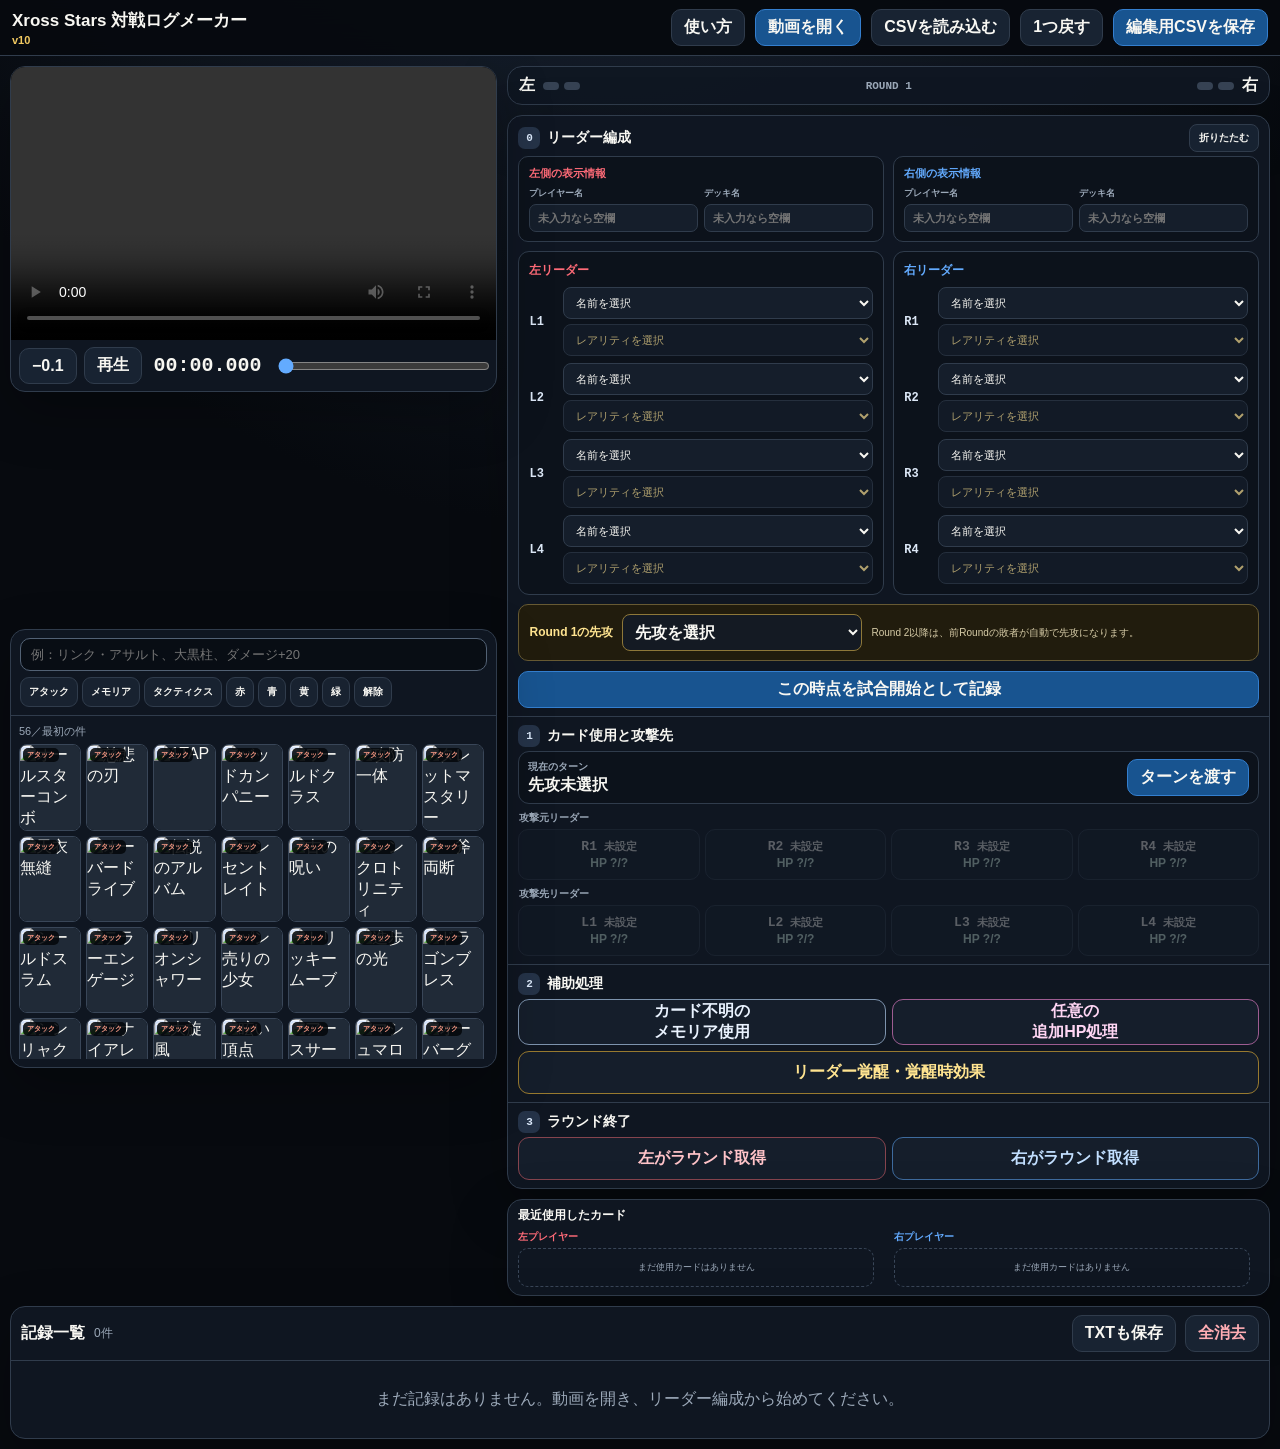
==== index.html @ 8ddebebc "Detect unsupported video codecs before playback" ====
<!doctype html>
<html lang="ja">
<head>
  <meta charset="utf-8">
  <meta name="viewport" content="width=device-width, initial-scale=1">
  <title>Xross Stars 対戦ログメーカー v10</title>
  <style>
    :root{color-scheme:dark;--bg:#070a0f;--panel:#101722;--panel2:#151e2b;--line:#303c4c;--ink:#f8f7f2;--muted:#9ca9b9;--left:#ff6b78;--right:#63abff;--gold:#f2ca61;--ok:#67d8a5;--attack:#ef6b52;--memoria:#dfe9f4}
    *{box-sizing:border-box}body{margin:0;background:radial-gradient(circle at 48% -18%,#1b2738 0,var(--bg) 43%);color:var(--ink);font-family:"Yu Gothic UI","Noto Sans JP",sans-serif}button,input,select{font:inherit}button{color:inherit}.topbar{position:sticky;top:0;z-index:30;display:flex;align-items:center;gap:10px;min-height:64px;padding:10px 16px;border-bottom:1px solid var(--line);background:rgba(7,10,15,.96);backdrop-filter:blur(14px)}.brand strong{display:block;font-size:17px}.brand span{display:block;margin-top:2px;color:var(--muted);font-size:11px}.spacer{flex:1}.button{min-height:42px;padding:9px 14px;border:1px solid var(--line);border-radius:10px;background:#182332;font-weight:900;cursor:pointer}.topbar a.button{display:inline-flex;align-items:center;justify-content:center;color:var(--ink);text-decoration:none}.button:hover{border-color:#71829a;background:#213044}.button.primary{border-color:#347fcf;background:#185490}.button.danger{color:#ffadb4}.button:disabled{cursor:not-allowed;opacity:.4}.app{display:grid;grid-template-columns:minmax(610px,1.48fr) minmax(430px,.9fr);gap:14px;padding:14px}.panel{overflow:hidden;border:1px solid var(--line);border-radius:15px;background:rgba(16,23,34,.98);box-shadow:0 20px 55px rgba(0,0,0,.25)}.viewer{position:sticky;top:78px;align-self:start}.video-wrap{position:relative;aspect-ratio:16/9;background:#000}video{display:block;width:100%;height:100%;object-fit:contain}.video-error{position:absolute;inset:0;display:none;place-items:center;padding:20px;color:var(--muted);text-align:center;background:rgba(5,7,10,.97)}.video-error-card{width:min(560px,100%);padding:18px;border:1px solid #824956;border-radius:13px;background:#171016;box-shadow:0 18px 48px rgba(0,0,0,.5)}.video-error-card strong{display:block;color:#ffc1c7;font-size:18px}.video-error-card p{margin:9px 0 0;font-size:12px;line-height:1.65}.video-error-meta{margin:10px 0;padding:8px;border-radius:8px;background:#080b10;color:#f6d77d;font:900 11px/1.5 Consolas,monospace;overflow-wrap:anywhere}.video-error-command{display:block;margin:10px 0;padding:9px;border:1px solid #344457;border-radius:8px;background:#080d14;color:#cfe0f5;font:10px/1.5 Consolas,monospace;text-align:left;white-space:normal;overflow-wrap:anywhere}.video-error-actions{display:flex;justify-content:center;gap:8px;margin-top:12px}.video-error-actions .button{min-height:36px}.transport{display:grid;grid-template-columns:auto auto minmax(150px,auto) 1fr;align-items:center;gap:9px;padding:11px 12px}.time{padding:0 8px;font:900 24px/1 Consolas,monospace}.seek{width:100%;accent-color:var(--right)}.key-help{padding:0 14px 13px;color:var(--muted);font-size:11px}.controls{display:flex;flex-direction:column;gap:12px}.score{display:grid;grid-template-columns:1fr auto 1fr;align-items:center;gap:9px;padding:12px 15px}.score-side{display:flex;align-items:center;gap:8px;font-weight:900}.score-side.right{justify-content:flex-end}.score-pips{display:flex;gap:5px}.pip{width:16px;height:8px;border-radius:99px;background:#374354}.score-side.left .pip.on{background:var(--left)}.score-side.right .pip.on{background:var(--right)}.round-label{color:var(--muted);font:900 11px Consolas,monospace}.section{padding:15px}.section+.section{border-top:1px solid var(--line)}.section-title{display:flex;align-items:center;gap:9px;margin-bottom:5px}.step{display:grid;place-items:center;width:25px;height:25px;border-radius:8px;background:#253348;color:#dbe9fa;font:900 12px Consolas,monospace}h2{margin:0;font-size:16px}.sub{margin:0 0 12px;color:var(--muted);font-size:12px;line-height:1.55}.setup-grid{display:grid;grid-template-columns:1fr 1fr;gap:9px}.setup-side{padding:10px;border:1px solid var(--line);border-radius:11px;background:#0c121b}.setup-side>strong{display:block;margin-bottom:8px;font-size:12px}.setup-side.left>strong{color:var(--left)}.setup-side.right>strong{color:var(--right)}.leader-slot{display:grid;grid-template-columns:28px 1fr;gap:6px;align-items:center;margin-top:7px}.slot-id{color:#dce7f6;font:900 12px Consolas,monospace}.leader-pickers{display:grid;gap:5px}.leader-select{width:100%;padding:8px;border:1px solid var(--line);border-radius:8px;background:#151e2b;color:var(--ink);font-size:11px}.leader-variant{color:#f6dd91}.turn-state{display:flex;align-items:center;justify-content:space-between;gap:10px;padding:11px 12px;border:1px solid var(--line);border-radius:11px;background:#0c121b}.turn-state small{display:block;color:var(--muted);font-size:10px;font-weight:900}.turn-state strong{display:block;margin-top:3px;font-size:18px}.turn-state strong.left{color:var(--left)}.turn-state strong.right{color:var(--right)}.workflow{margin-top:12px;padding:11px;border:1px solid #3b5269;border-radius:11px;background:#0b151f}.workflow b{color:var(--gold)}.workflow p{margin:4px 0 0;color:#c5d7e8;font-size:11px;line-height:1.5}.leaders{display:grid;grid-template-columns:repeat(4,1fr);gap:7px}.leader{min-height:67px;padding:7px 4px;border:1px solid var(--line);border-radius:10px;background:#141d29;text-align:center;cursor:pointer}.leader b{display:block;font:900 14px Consolas,monospace}.leader span{display:block;overflow:hidden;margin-top:4px;color:var(--muted);font-size:9px;white-space:nowrap;text-overflow:ellipsis}.leader.selected{border-color:var(--gold);background:#3a3219;box-shadow:inset 0 0 0 1px var(--gold)}.leader.target:hover{border-color:var(--attack);background:#3c201b}.leader:disabled{cursor:not-allowed;opacity:.32}.leader-caption{display:flex;justify-content:space-between;margin:11px 1px 6px;color:var(--muted);font-size:10px;font-weight:900}.after-attack{display:none;margin-top:10px;padding:11px;border:1px solid #5a4557;border-radius:10px;background:#1b111d}.after-attack.show{display:block}.after-attack strong{display:block;color:#ffd4f3;font-size:12px}.after-buttons{display:flex;gap:8px;margin-top:8px}.after-buttons button{flex:1;min-height:40px;border:1px solid var(--line);border-radius:9px;background:#182332;font-weight:900;cursor:pointer}.after-buttons .effect{border-color:#a45b94;color:#ffd7f5}.quick-grid,.action-grid{display:grid;grid-template-columns:1fr 1fr;gap:8px}.quick,.action{min-height:54px;border:1px solid var(--line);border-radius:11px;background:#151e2b;font-weight:900;cursor:pointer}.quick.left{border-color:#86444e;color:#ffc3c8}.quick.right{border-color:#3e6b9e;color:#c2dfff}.action.awaken{grid-column:1/-1;border-color:#987a2f;color:#ffe490}.action.effect{border-color:#9d5c91;color:#ffd6f4}.action.memoria{border-color:#7d93ad;color:#eaf3ff}.catalog-panel{grid-column:1/-1}.catalog-head{display:flex;align-items:end;gap:10px;padding:14px 15px;border-bottom:1px solid var(--line)}.catalog-head .search{flex:1}.search label{display:block;margin-bottom:6px;color:var(--muted);font-size:11px;font-weight:900}.search input{width:100%;padding:12px 13px;border:1px solid #526174;border-radius:10px;background:#080d14;color:var(--ink);font-size:15px;outline:none}.search input:focus{border-color:var(--right);box-shadow:0 0 0 3px rgba(99,171,255,.12)}.filters{display:flex;gap:6px;flex-wrap:wrap}.filter{min-height:42px;padding:8px 12px;border:1px solid var(--line);border-radius:9px;background:#182230;font-size:11px;font-weight:900;cursor:pointer}.filter.on{border-color:var(--gold);background:#3a3219;color:#fff0bb}.catalog-body{display:grid;grid-template-columns:minmax(0,1.35fr) minmax(280px,.65fr);min-height:320px}.result-side{padding:13px;border-right:1px solid var(--line)}.catalog-note{display:flex;justify-content:space-between;margin-bottom:9px;color:var(--muted);font-size:11px}.card-grid{display:grid;grid-template-columns:repeat(auto-fill,minmax(112px,1fr));gap:10px;max-height:520px;overflow:auto;padding-right:4px}.card-button{position:relative;overflow:hidden;padding:0;border:1px solid #394658;border-radius:11px;background:#0b1119;text-align:left;cursor:pointer}.card-button:hover{transform:translateY(-1px);border-color:var(--gold)}.card-button img{display:block;width:100%;aspect-ratio:5/7;object-fit:cover;background:#202a37}.card-meta{padding:7px}.card-meta strong{display:block;overflow:hidden;font-size:11px;white-space:nowrap;text-overflow:ellipsis}.card-meta span{display:block;margin-top:3px;color:var(--muted);font:800 9px Consolas,monospace}.type-badge{position:absolute;top:6px;left:6px;padding:4px 6px;border-radius:7px;background:rgba(4,7,11,.88);font-size:9px;font-weight:900}.type-badge.attack{color:#ff9e88}.type-badge.memoria{color:#f0f6ff}.recent-side{padding:13px}.recent-side h3{margin:0;font-size:14px}.recent-side>p{margin:4px 0 11px;color:var(--muted);font-size:10px}.recent-list{display:grid;grid-template-columns:repeat(3,1fr);gap:8px}.recent-card{position:relative;overflow:hidden;padding:0;border:1px solid var(--line);border-radius:9px;background:#0b1119;cursor:pointer}.recent-card img{display:block;width:100%;aspect-ratio:5/7;object-fit:cover}.recent-card span{position:absolute;right:4px;bottom:4px;padding:3px 6px;border-radius:99px;background:#06101bd9;font-size:10px;font-weight:900}.recent-empty{padding:25px 10px;color:var(--muted);font-size:11px;text-align:center;border:1px dashed #394658;border-radius:10px}.log-panel{grid-column:1/-1}.log-head{display:flex;align-items:center;gap:9px;padding:12px 15px;border-bottom:1px solid var(--line)}.count{color:var(--muted);font-size:12px}.events{display:grid}.event{display:grid;grid-template-columns:100px 92px 1fr auto;align-items:center;gap:9px;min-height:57px;padding:8px 12px;border-bottom:1px solid #27313e}.event-time{border:0;background:transparent;color:#cfe0f5;font:900 12px Consolas,monospace;text-align:left;cursor:pointer}.event-type{display:inline-flex;justify-content:center;padding:5px 7px;border-radius:99px;background:#263348;font-size:10px;font-weight:900}.event-detail{font-size:12px;font-weight:800}.icon-button{width:35px;height:35px;border:1px solid var(--line);border-radius:8px;background:#192331;color:#ffaab1;cursor:pointer}.empty-log{padding:28px;color:var(--muted);text-align:center}.toast{position:fixed;left:50%;bottom:22px;z-index:60;transform:translate(-50%,18px);padding:11px 18px;border:1px solid #4c9d7e;border-radius:99px;background:#123a2c;color:#c3ffe3;font-weight:900;opacity:0;pointer-events:none;transition:.2s}.toast.show{transform:translate(-50%,0);opacity:1}dialog{width:min(580px,calc(100vw - 28px));padding:0;border:1px solid #536275;border-radius:15px;background:#101722;color:var(--ink);box-shadow:0 28px 90px rgba(0,0,0,.7)}dialog::backdrop{background:rgba(2,5,9,.78);backdrop-filter:blur(5px)}.dialog-head{display:flex;align-items:center;gap:10px;padding:14px 16px;border-bottom:1px solid var(--line)}.dialog-body{padding:16px}.dialog-body label{display:block;margin-top:12px;color:var(--muted);font-size:11px;font-weight:900}.dialog-body select,.dialog-body input{width:100%;margin-top:6px;padding:11px;border:1px solid var(--line);border-radius:9px;background:#090f17;color:var(--ink)}.effect-preview{margin-top:11px;padding:11px;border-left:4px solid var(--gold);border-radius:8px;background:#211c0d;font-size:12px;line-height:1.55}.amount-control{display:grid;grid-template-columns:52px 1fr 52px;gap:8px;align-items:end}.amount-control button{height:43px;border:1px solid var(--line);border-radius:9px;background:#1b2737;font-size:20px;font-weight:900;cursor:pointer}.dialog-actions{display:flex;justify-content:flex-end;gap:8px;padding:0 16px 16px}.damage-summary{display:grid;grid-template-columns:1fr 1fr;gap:8px;margin-top:10px}.damage-summary div{padding:10px;border:1px solid var(--line);border-radius:9px;background:#0b121b}.damage-summary small{display:block;color:var(--muted);font-size:9px}.damage-summary strong{display:block;margin-top:4px;font-size:17px}.warning{color:#ffbdc2}.ok{color:var(--ok)}
    .app{grid-template-columns:minmax(520px,1fr) minmax(520px,1fr);grid-template-areas:"viewer controls" "catalog controls" "log log";align-items:start;gap:12px;padding:12px}.viewer{grid-area:viewer;position:relative;top:auto;max-width:50vw}.controls{grid-area:controls}.catalog-panel{grid-area:catalog;grid-column:auto}.log-panel{grid-area:log}.section{padding:12px}.setup-section.collapsed .setup-grid,.setup-section.collapsed .sub,.setup-section.collapsed #match-start{display:none}.setup-section.collapsed{padding:8px 12px}.setup-section.collapsed .section-title{margin:0}.setup-toggle{margin-left:auto;min-height:30px;padding:4px 9px;border:1px solid var(--line);border-radius:8px;background:#172231;font-size:10px;font-weight:900;cursor:pointer}.leader{min-height:72px}.leader .hp{color:#d9f7e9;font-size:11px;font-weight:900}.leader.down{filter:grayscale(1);opacity:.28;background:#080b10}.leader.down .hp{color:#ff8c96}.catalog-head{align-items:stretch;flex-direction:column}.catalog-body{grid-template-columns:minmax(0,1fr) 210px;min-height:220px}.card-grid{grid-template-columns:repeat(auto-fill,minmax(76px,1fr));gap:6px;max-height:250px}.card-meta{padding:5px}.card-meta strong{font-size:9px}.card-meta span{font-size:8px}.recent-list{grid-template-columns:repeat(4,1fr);gap:5px}
    .topbar{min-height:56px;padding:7px 12px}.brand>span,.key-help,.workflow,.setup-section .sub,.search label,.catalog-note span:last-child,.recent-side>p{display:none}.button{min-height:36px;padding:7px 12px}.app{grid-template-columns:minmax(455px,.78fr) minmax(610px,1.22fr);gap:10px;padding:10px}.viewer{max-width:none}.transport{grid-template-columns:auto auto minmax(120px,auto) 1fr;gap:7px;padding:7px 8px}.time{padding:0 5px;font-size:20px}.controls{gap:10px}.score{gap:7px;padding:8px 11px}.section{padding:8px 10px}.section-title{gap:7px;margin-bottom:4px}.step{width:22px;height:22px;border-radius:7px;font-size:11px}h2{font-size:14px}.setup-section.collapsed{padding:6px 10px}.setup-toggle{min-height:28px}.turn-state{padding:7px 9px}.turn-state strong{margin-top:1px;font-size:16px}.turn-state .button{min-height:34px}.leader-caption{margin:7px 1px 4px;font-size:10px}.leader-caption span+span{display:none}.leaders{gap:5px}.leader{min-height:51px;padding:5px 6px}.leader-line{display:flex!important;align-items:center;justify-content:center;gap:7px;margin:0!important;color:var(--ink)!important}.leader-line b{display:inline;font-size:13px}.leader-line em{overflow:hidden;font-size:11px;font-style:normal;font-weight:800;white-space:nowrap;text-overflow:ellipsis}.leader .hp{margin-top:2px;font-size:12px}.quick-grid,.action-grid{gap:6px}.quick,.action{min-height:43px}.after-attack{margin-top:7px;padding:8px}.catalog-head{gap:6px;padding:8px 9px}.search input{padding:8px 10px;font-size:13px}.filters{gap:4px}.filter{min-height:30px;padding:5px 8px;font-size:10px}.catalog-body{display:block;min-height:260px}.result-side{padding:8px;border-right:0;border-bottom:0}.catalog-note{margin-bottom:5px}.card-grid{grid-template-columns:repeat(auto-fill,minmax(56px,1fr));gap:5px;max-height:315px}.card-button{border-radius:8px}.card-meta{display:none}.type-badge{top:3px;left:3px;padding:2px 4px;border-radius:5px;font-size:7px}.recent-panel{overflow:visible}.recent-side{padding:8px 10px}.recent-side h3{margin-bottom:6px;font-size:12px;line-height:1.3}.recent-columns{display:grid;grid-template-columns:1fr 1fr;gap:10px}.recent-group strong{display:block;margin-bottom:4px;font-size:10px!important}.recent-list{grid-template-columns:repeat(auto-fill,minmax(42px,56px));gap:4px;max-height:88px;overflow:auto}.recent-card{border-radius:5px}.recent-card span{right:2px;bottom:2px;padding:2px 4px;font-size:8px}.recent-empty{padding:12px 4px;font-size:9px}.log-head{padding:8px 10px}.event{min-height:50px}.log-panel{scroll-margin-top:66px}
    @media(max-width:1100px){.app{grid-template-columns:1fr;grid-template-areas:"viewer" "controls" "catalog" "log"}.viewer{position:static;max-width:none}.catalog-panel,.log-panel{grid-column:1}}@media(max-width:650px){.topbar{flex-wrap:wrap}.brand{width:100%}.app{padding:8px}.transport{grid-template-columns:auto auto 1fr}.seek{grid-column:1/-1}.setup-grid{grid-template-columns:1fr}.leaders{grid-template-columns:repeat(2,1fr)}.catalog-head{align-items:stretch;flex-direction:column}.recent-columns{grid-template-columns:1fr}.recent-list{grid-template-columns:repeat(8,1fr)}.event{grid-template-columns:120px 72px 1fr auto;gap:5px;padding:7px}.card-grid{grid-template-columns:repeat(5,1fr)}}
    .match-info-grid{display:grid;grid-template-columns:1fr 1fr;gap:9px;margin-bottom:9px}.match-info-side{padding:9px 10px;border:1px solid var(--line);border-radius:10px;background:#0c121b}.match-info-side>strong{display:block;margin-bottom:6px;font-size:11px}.match-info-side.left>strong{color:var(--left)}.match-info-side.right>strong{color:var(--right)}.match-info-fields{display:grid;grid-template-columns:1fr 1fr;gap:6px}.match-info-fields label{color:var(--muted);font-size:9px;font-weight:900}.match-info-fields input{width:100%;margin-top:4px;padding:7px 8px;border:1px solid var(--line);border-radius:7px;background:#151e2b;color:var(--ink);font-size:11px}.match-info-fields input:focus{border-color:var(--gold);outline:2px solid rgba(242,202,97,.12)}.match-info-fields input:disabled{opacity:.55}.first-player-choice{display:grid;grid-template-columns:auto minmax(170px,240px) 1fr;align-items:center;gap:9px;margin-top:9px;padding:9px 10px;border:1px solid #675a33;border-radius:10px;background:#211c0d}.first-player-choice label{color:#ffe490;font-size:12px;font-weight:900}.first-player-choice select{width:100%;padding:8px;border:1px solid #8e7839;border-radius:8px;background:#141a23;color:var(--ink);font-weight:900}.first-player-choice small{color:#d8cda8;font-size:10px}.setup-section.collapsed .match-info-grid,.setup-section.collapsed .first-player-choice{display:none}.event{grid-template-columns:138px 92px 1fr auto}.event-time-cell{display:grid;grid-template-columns:30px minmax(0,1fr);gap:5px;align-items:center}.time-jump{width:30px;height:32px;padding:0;border:1px solid var(--line);border-radius:7px;background:#192331;color:#9dcaff;cursor:pointer}.time-jump:hover{border-color:var(--right)}.event-time{width:100%;min-width:0;padding:7px 6px;border:1px solid #415064;border-radius:7px;background:#0a1018;color:#cfe0f5;font:900 11px Consolas,monospace;text-align:center;cursor:text}.event-time:focus{border-color:var(--gold);outline:2px solid rgba(242,202,97,.14)}@media(max-width:650px){.match-info-grid{grid-template-columns:1fr}.first-player-choice{grid-template-columns:1fr 1fr}.first-player-choice small{grid-column:1/-1}.event-time{font-size:10px}}
  </style>
</head>
<body>
  <header class="topbar">
    <div class="brand"><strong>Xross Stars 対戦ログメーカー <span style="color:var(--gold)">v10</span></strong><span>カードを押す → 必要な対象を押す。画像認識なしで編集に必要な情報を記録します。</span></div>
    <div class="spacer"></div>
    <a class="button" href="guide.html" target="_blank" rel="noopener">使い方</a><label class="button primary">動画を開く<input id="video-file" type="file" accept=".mp4,.m4v,.mov,.webm,video/mp4,video/quicktime,video/webm" hidden></label>
    <label class="button">CSVを読み込む<input id="import-csv" type="file" accept=".csv,text/csv" hidden></label>
    <button id="undo" class="button">1つ戻す</button><button id="export-csv" class="button primary">編集用CSVを保存</button>
  </header>
  <main class="app">
    <section class="panel viewer">
      <div class="video-wrap"><video id="video" controls preload="metadata"></video><div id="video-error" class="video-error" role="alert" aria-live="assertive"></div></div>
      <div class="transport"><button id="back" class="button">−0.1</button><button id="play" class="button">再生</button><span id="time" class="time">00:00.000</span><input id="seek" class="seek" type="range" min="0" max="1" step="0.001" value="0"></div>
      <div class="key-help">Space：再生／停止　← →：0.1秒移動　Shift＋← →：1秒移動　Ctrl＋Z：直前の記録を戻す</div>
    </section>
    <aside class="controls">
      <section class="panel score"><div class="score-side left"><span>左</span><span id="left-score" class="score-pips"></span></div><span id="round-label" class="round-label">ROUND 1</span><div class="score-side right"><span id="right-score" class="score-pips"></span><span>右</span></div></section>
      <section class="panel">
        <div id="setup-section" class="section setup-section">
          <div class="section-title"><span class="step">0</span><h2>リーダー編成</h2><button id="setup-toggle" class="setup-toggle">折りたたむ</button></div>
          <p class="sub">まず名前、次に実物と同じレアリティを選択してください。公式画像・通常／覚醒HP・効果をCSVへ保存します。</p>
          <div class="match-info-grid"><div class="match-info-side left"><strong>左側の表示情報</strong><div class="match-info-fields"><label>プレイヤー名<input id="left-player-name" maxlength="40" placeholder="未入力なら空欄"></label><label>デッキ名<input id="left-deck-name" maxlength="60" placeholder="未入力なら空欄"></label></div></div><div class="match-info-side right"><strong>右側の表示情報</strong><div class="match-info-fields"><label>プレイヤー名<input id="right-player-name" maxlength="40" placeholder="未入力なら空欄"></label><label>デッキ名<input id="right-deck-name" maxlength="60" placeholder="未入力なら空欄"></label></div></div></div>
          <div class="setup-grid"><div class="setup-side left"><strong>左リーダー</strong><div id="left-setup"></div></div><div class="setup-side right"><strong>右リーダー</strong><div id="right-setup"></div></div></div>
          <div class="first-player-choice"><label for="first-player">Round 1の先攻</label><select id="first-player"><option value="">先攻を選択</option><option value="left">左プレイヤー</option><option value="right">右プレイヤー</option></select><small>Round 2以降は、前Roundの敗者が自動で先攻になります。</small></div>
          <button id="match-start" class="button primary" style="width:100%;margin-top:10px">この時点を試合開始として記録</button>
        </div>
        <div class="section">
          <div class="section-title"><span class="step">1</span><h2>カード使用と攻撃先</h2></div>
          <div class="turn-state"><div><small>現在のターン</small><strong id="turn-copy" class="right">右プレイヤー</strong></div><button id="pass-turn" class="button primary">ターンを渡す</button></div>
          <div id="workflow" class="workflow"><b>下のカード検索から使用カードを押してください。</b><p>メモリアは押すだけ。アタックは続けて攻撃元と攻撃先を選びます。</p></div>
          <div class="leader-caption"><span>攻撃元リーダー</span><span>カード選択後に有効</span></div><div id="attackers" class="leaders"></div>
          <div class="leader-caption"><span>攻撃先リーダー</span><span>攻撃元の次に選択</span></div><div id="targets" class="leaders"></div>
          <div id="after-attack" class="after-attack"><strong id="after-copy">攻撃を記録しました。</strong><div class="after-buttons"><button id="derived-after" class="effect">派生ダメージが発生</button><button id="next-card">次のカードを選ぶ</button></div></div>
        </div>
        <div class="section">
          <div class="section-title"><span class="step">2</span><h2>補助処理</h2></div>
          <div class="action-grid"><button id="memoria-generic" class="action memoria">カード不明の<br>メモリア使用</button><button id="effect-use" class="action effect">任意の<br>追加HP処理</button><button id="awaken-use" class="action awaken">リーダー覚醒・覚醒時効果</button></div>
        </div>
        <div class="section">
          <div class="section-title"><span class="step">3</span><h2>ラウンド終了</h2></div><div class="quick-grid"><button id="round-left" class="quick left">左がラウンド取得</button><button id="round-right" class="quick right">右がラウンド取得</button></div>
        </div>
      </section>
      <section class="panel recent-panel"><aside class="recent-side"><h3>最近使用したカード</h3><div class="recent-columns"><div class="recent-group"><strong style="color:var(--left)">左プレイヤー</strong><div id="recent-left" class="recent-list"></div></div><div class="recent-group"><strong style="color:var(--right)">右プレイヤー</strong><div id="recent-right" class="recent-list"></div></div></div></aside></section>
    </aside>
    <section class="panel catalog-panel">
      <div class="catalog-head"><div class="search"><label for="card-search">カード名・カード番号・効果から検索</label><input id="card-search" type="search" placeholder="例：リンク・アサルト、大黒柱、ダメージ+20"></div><div class="filters"><button class="filter" data-filter-group="type" data-filter="attack">アタック</button><button class="filter" data-filter-group="type" data-filter="memoria">メモリア</button><button class="filter" data-filter-group="type" data-filter="tactics">タクティクス</button><button class="filter" data-filter-group="color" data-filter="red">赤</button><button class="filter" data-filter-group="color" data-filter="blue">青</button><button class="filter" data-filter-group="color" data-filter="yellow">黄</button><button class="filter" data-filter-group="color" data-filter="green">緑</button><button id="clear-filters" class="filter">解除</button></div></div>
      <div class="catalog-body"><div class="result-side"><div class="catalog-note"><span id="result-count">0件</span><span>画像を押すと使用記録</span></div><div id="card-results" class="card-grid"></div></div></div>
    </section>
    <section class="panel log-panel"><div class="log-head"><strong>記録一覧</strong><span id="count" class="count">0件</span><div class="spacer"></div><button id="export-txt" class="button">TXTも保存</button><button id="clear" class="button danger">全消去</button></div><div id="events" class="events"></div></section>
  </main>
  <div id="toast" class="toast"></div>

  <dialog id="attack-dialog"><div class="dialog-head"><strong>アタックダメージの確認</strong><div class="spacer"></div><button id="attack-close" class="icon-button">×</button></div><div class="dialog-body"><div id="attack-effect" class="effect-preview"></div><div class="damage-summary"><div><small>攻撃元リーダーATK</small><strong id="leader-atk-copy">30</strong></div><div><small>カードから読み取った加算値</small><strong id="card-damage-copy">+0</strong></div></div><label>最終ダメージ（条件付き効果はここで修正）<div class="amount-control"><button data-amount-target="attack" data-delta="-10">−</button><input id="attack-amount" type="number" min="0" step="10" value="30"><button data-amount-target="attack" data-delta="10">＋</button></div></label><div id="attack-hp-copy" class="effect-preview"></div></div><div class="dialog-actions"><button id="attack-cancel" class="button">キャンセル</button><button id="attack-record" class="button primary">攻撃を記録して再生</button></div></dialog>
  <dialog id="effect-dialog"><div class="dialog-head"><strong>派生ダメージ／回復</strong><div class="spacer"></div><button id="effect-close" class="icon-button">×</button></div><div class="dialog-body"><div class="effect-preview">対象を選択したあと動画を停止しています。10刻みで量を確定してください。</div><label>処理<select id="effect-operation"><option value="damage">追加ダメージ</option><option value="heal">回復</option></select></label><label>対象<select id="effect-target"></select></label><label>量<div class="amount-control"><button data-amount-target="effect" data-delta="-10">−</button><input id="effect-amount" type="number" min="0" step="10" value="10"><button data-amount-target="effect" data-delta="10">＋</button></div></label></div><div class="dialog-actions"><button id="effect-cancel" class="button">キャンセル</button><button id="effect-record" class="button primary">記録して再生</button></div></dialog>
  <dialog id="awaken-dialog"><div class="dialog-head"><strong>覚醒と覚醒時効果の確認</strong><div class="spacer"></div><button id="awaken-close" class="icon-button">×</button></div><div class="dialog-body"><label>① 覚醒したリーダー<select id="awaken-leader"></select></label><div id="awaken-effect" class="effect-preview"></div><label id="awaken-target-wrap">② 覚醒時効果を受けるリーダー<select id="awaken-target"></select></label><label id="awaken-amount-wrap">③ ダメージ／回復量<input id="awaken-amount" type="number" min="0" step="10" value="0"></label><div id="awaken-confirm" class="effect-preview"></div></div><div class="dialog-actions"><button id="awaken-cancel" class="button">やめる</button><button id="awaken-record" class="button primary">上の内容で覚醒を記録</button></div></dialog>
  <dialog id="tactics-dialog"><div class="dialog-head"><strong>タクティクスカードの使用</strong><div class="spacer"></div><button id="tactics-close" class="icon-button">×</button></div><div class="dialog-body"><div id="tactics-effect" class="effect-preview"></div><label id="tactics-leader-wrap">装備するリーダー<select id="tactics-leader"></select></label><div id="tactics-confirm" class="effect-preview"></div></div><div class="dialog-actions"><button id="tactics-cancel" class="button">キャンセル</button><button id="tactics-record" class="button primary">この内容で記録</button></div></dialog>
  <script src="card-catalog.js?v=20260820-2"></script>
  <script>
    const $=id=>document.getElementById(id),video=$('video'),seek=$('seek');
    const CARD_ASSET_BASE='https://megumi4150.github.io/xrossstars-card-assets/';
    const allCards=Array.isArray(window.XROSS_ALL_CARDS)?window.XROSS_ALL_CARDS:[];
    const leaders=allCards.filter(c=>c.type==='leader'),playCards=allCards.filter(c=>['attack','memoria','tactics'].includes(c.type));
    const defaultRoster={left:['L1','L2','L3','L4'].map(id=>({id,name:''})),right:['R1','R2','R3','R4'].map(id=>({id,name:''}))};
    const blankMatchInfo=()=>({left:{player_name:'',deck_name:''},right:{player_name:'',deck_name:''}});
    let roster=structuredClone(defaultRoster),matchInfo=blankMatchInfo(),events=[],turn='right',firstPlayer='',round=1,score={left:0,right:0},setupCollapsed=false,selectedCard=null,selectedAttacker='',pendingAttack=null,pendingTactics=null,lastAttack=null,derivedTargetMode=false,filters={type:'',color:''},resumeAfterDialog=false,toastTimer,videoObjectUrl='',activeVideoProbe=null;
    const fmt=s=>{const totalMs=Math.max(0,Math.round((Number(s)||0)*1000)),minutes=Math.floor(totalMs/60000),seconds=Math.floor(totalMs/1000)%60,millis=totalMs%1000;return `${String(minutes).padStart(2,'0')}:${String(seconds).padStart(2,'0')}.${String(millis).padStart(3,'0')}`};
    const snap=()=>({time_sec:Number(video.currentTime||0).toFixed(3),time:fmt(video.currentTime)}),opposite=s=>s==='left'?'right':'left',sideLabel=s=>s==='left'?'左':'右';
    const leaderFor=id=>[...roster.left,...roster.right].find(x=>x.id===id),nameFor=id=>leaderFor(id)?.name||id;
    const cardById=id=>allCards.find(c=>String(c.id)===String(id));
    const esc=s=>String(s??'').replace(/[&<>"']/g,c=>({'&':'&amp;','<':'&lt;','>':'&gt;','"':'&quot;',"'":'&#39;'}[c]));
    function notify(m){$('toast').textContent=m;$('toast').classList.add('show');clearTimeout(toastTimer);toastTimer=setTimeout(()=>$('toast').classList.remove('show'),1800)}
    const VIDEO_CODEC_INFO={
      avc1:{name:'H.264 / AVC',mime:'video/mp4; codecs="avc1.42E01E"'},avc3:{name:'H.264 / AVC',mime:'video/mp4; codecs="avc1.42E01E"'},
      hvc1:{name:'HEVC / H.265',mime:'video/mp4; codecs="hvc1.1.6.L93.B0"'},hev1:{name:'HEVC / H.265',mime:'video/mp4; codecs="hev1.1.6.L93.B0"'},
      vp09:{name:'VP9',mime:'video/mp4; codecs="vp09.00.10.08"'},vp08:{name:'VP8',mime:'video/mp4; codecs="vp8"'},av01:{name:'AV1',mime:'video/mp4; codecs="av01.0.05M.08"'},
      mp4v:{name:'MPEG-4 Visual',mime:'video/mp4; codecs="mp4v.20.9"'},dvhe:{name:'Dolby Vision / HEVC',mime:'video/mp4; codecs="dvhe.05.06"'},dvh1:{name:'Dolby Vision / HEVC',mime:'video/mp4; codecs="dvh1.05.06"'},
      ap4h:{name:'Apple ProRes 4444'},ap4x:{name:'Apple ProRes 4444 XQ'},apch:{name:'Apple ProRes 422 HQ'},apcn:{name:'Apple ProRes 422'},apcs:{name:'Apple ProRes 422 LT'},apco:{name:'Apple ProRes 422 Proxy'},AVdn:{name:'Avid DNxHD / DNxHR'},cfhd:{name:'GoPro CineForm'},v210:{name:'非圧縮 10-bit 4:2:2'},raw:{name:'非圧縮映像'}
    };
    const FFMPEG_COMPAT_COMMAND='ffmpeg -i "入力動画" -c:v libx264 -preset medium -crf 18 -pix_fmt yuv420p -c:a aac -b:a 192k -movflags +faststart "ブラウザ用動画.mp4"';
    const fourCC=(view,offset)=>offset+4<=view.byteLength?String.fromCharCode(view.getUint8(offset),view.getUint8(offset+1),view.getUint8(offset+2),view.getUint8(offset+3)):'';
    function memoryBoxes(view,start,end){const boxes=[];let offset=start;while(offset+8<=end){let size=view.getUint32(offset),header=8;const type=fourCC(view,offset+4);if(size===1){if(offset+16>end)break;size=Number(view.getBigUint64(offset+8));header=16}else if(size===0)size=end-offset;if(!Number.isFinite(size)||size<header||offset+size>end)break;boxes.push({type,start:offset,dataStart:offset+header,end:offset+size,size});offset+=size}return boxes}
    async function fileBoxAt(file,offset){const bytes=await file.slice(offset,Math.min(file.size,offset+16)).arrayBuffer();if(bytes.byteLength<8)return null;const view=new DataView(bytes);let size=view.getUint32(0),header=8;const type=fourCC(view,4);if(size===1){if(bytes.byteLength<16)return null;size=Number(view.getBigUint64(8));header=16}else if(size===0)size=file.size-offset;if(!Number.isFinite(size)||size<header||offset+size>file.size)return null;return{type,start:offset,dataStart:offset+header,end:offset+size,size}}
    async function probeIsoVideo(file){let offset=0,moov=null;while(offset+8<=file.size){const box=await fileBoxAt(file,offset);if(!box)break;if(box.type==='moov'){moov=box;break}offset=box.end}if(!moov)return{container:'MP4 / MOV',hasVideo:null,codec:'',note:'映像情報（moov box）を読み取れませんでした'};if(moov.size>64*1024*1024)return{container:'MP4 / MOV',hasVideo:null,codec:'',note:'映像情報が大きすぎるため事前判定を省略しました'};const buffer=await file.slice(moov.start,moov.end).arrayBuffer(),view=new DataView(buffer),root=memoryBoxes(view,0,view.byteLength).find(b=>b.type==='moov');if(!root)return{container:'MP4 / MOV',hasVideo:null,codec:'',note:'映像情報を解析できませんでした'};for(const trak of memoryBoxes(view,root.dataStart,root.end).filter(b=>b.type==='trak')){const mdia=memoryBoxes(view,trak.dataStart,trak.end).find(b=>b.type==='mdia');if(!mdia)continue;const mdiaChildren=memoryBoxes(view,mdia.dataStart,mdia.end),hdlr=mdiaChildren.find(b=>b.type==='hdlr');if(!hdlr||fourCC(view,hdlr.dataStart+8)!=='vide')continue;const minf=mdiaChildren.find(b=>b.type==='minf'),stbl=minf&&memoryBoxes(view,minf.dataStart,minf.end).find(b=>b.type==='stbl'),stsd=stbl&&memoryBoxes(view,stbl.dataStart,stbl.end).find(b=>b.type==='stsd');const codec=stsd&&stsd.dataStart+16<=stsd.end?fourCC(view,stsd.dataStart+12):'';return{container:'MP4 / MOV',hasVideo:true,codec,note:codec?'':'映像コーデック名を読み取れませんでした'}}return{container:'MP4 / MOV',hasVideo:false,codec:'',note:'映像トラックが見つかりませんでした'}}
    async function probeVideoFile(file){const ext=(file.name.split('.').pop()||'').toLowerCase(),iso=['mp4','m4v','mov'].includes(ext)||/video\/(mp4|quicktime)/i.test(file.type);if(iso)return{fileName:file.name,...await probeIsoVideo(file)};if(ext==='webm'||file.type==='video/webm')return{fileName:file.name,container:'WebM',hasVideo:null,codec:'',mime:file.type||'video/webm',note:'コーデックはブラウザ読み込み時に確認します'};return{fileName:file.name,container:ext?ext.toUpperCase():'不明',hasVideo:null,codec:'',mime:file.type,note:'このコンテナ形式は事前判定に対応していません'}}
    function codecName(probe){return probe.codec?(VIDEO_CODEC_INFO[probe.codec]?.name||`不明なコーデック (${probe.codec})`):'判定できません'}
    function codecSupport(probe){if(probe.hasVideo===false)return false;if(probe.codec){const info=VIDEO_CODEC_INFO[probe.codec];return Boolean(info?.mime&&video.canPlayType(info.mime))}if(probe.container==='WebM')return Boolean(video.canPlayType(probe.mime||'video/webm'));return null}
    function clearVideoIssue(){$('video-error').style.display='none';$('video-error').replaceChildren()}
    function showVideoIssue({title,detail,probe,file,allowTry=false}){const meta=probe?`${probe.container}｜映像：${codecName(probe)}${probe.note?`｜${probe.note}`:''}`:'';$('video-error').innerHTML=`<div class="video-error-card"><strong>${esc(title)}</strong><p>${esc(detail)}</p>${meta?`<div class="video-error-meta">${esc(meta)}</div>`:''}<p>推奨形式：MP4／H.264（8-bit・yuv420p）／AAC</p><code class="video-error-command">${esc(FFMPEG_COMPAT_COMMAND)}</code><div class="video-error-actions"><button id="video-reselect" class="button primary">動画を選び直す</button><button id="copy-ffmpeg" class="button">変換コマンドをコピー</button>${allowTry?'<button id="video-force-open" class="button">判定を無視して開く</button>':''}</div></div>`;$('video-error').style.display='grid';$('video-reselect').onclick=()=>$('video-file').click();$('copy-ffmpeg').onclick=async()=>{try{await navigator.clipboard.writeText(FFMPEG_COMPAT_COMMAND);notify('変換コマンドをコピーしました')}catch{notify('コマンドを選択してコピーしてください')}};if(allowTry)$('video-force-open').onclick=()=>loadVideoFile(file,probe)}
    function loadVideoFile(file,probe){clearVideoIssue();if(videoObjectUrl)URL.revokeObjectURL(videoObjectUrl);activeVideoProbe=probe;videoObjectUrl=URL.createObjectURL(file);video.src=videoObjectUrl;video.load()}
    async function openVideoFile(file){clearVideoIssue();video.pause();try{const probe=await probeVideoFile(file),support=codecSupport(probe);if(support===false){const reason=probe.hasVideo===false?'このファイルに再生可能な映像トラックが見つかりません。':`${codecName(probe)}を、このブラウザでは映像としてデコードできません。音声だけ再生される・黒画面になる可能性があります。`;showVideoIssue({title:'この動画形式には対応していません',detail:reason,probe,file,allowTry:true});return}if(support===null&&probe.container!=='WebM'){showVideoIssue({title:'動画形式を判定できませんでした',detail:'安全に再生できる形式か確認できません。H.264のMP4へ変換するか、判定を無視して試すことができます。',probe,file,allowTry:true});return}loadVideoFile(file,probe);notify(`${probe.container}${probe.codec?`・${codecName(probe)}`:''} を読み込みました`)}catch(error){showVideoIssue({title:'動画の形式確認に失敗しました',detail:`${error.message}。H.264のMP4へ変換すると確実です。`,probe:{fileName:file.name,container:'不明',codec:'',note:''},file,allowTry:true})}}
    function verifyDecodedVideo(){if(!video.src||video.readyState<1)return;if(video.videoWidth===0||video.videoHeight===0){video.pause();showVideoIssue({title:'映像トラックを表示できません',detail:'音声や時間情報は読み込めましたが、映像のデコード結果がありません。10-bit、4:2:2、HEVCなど、ブラウザ非対応のプロファイルである可能性があります。',probe:activeVideoProbe,file:null})}}
    function nativeVideoError(){const code=video.error?.code,reason=({1:'動画の読み込みが中断されました。',2:'動画ファイルを読み込めませんでした。',3:'映像のデコードに失敗しました。',4:'コンテナ形式または映像コーデックがブラウザ非対応です。'})[code]||'動画を再生できませんでした。';showVideoIssue({title:'動画を開けませんでした',detail:reason,probe:activeVideoProbe,file:null})}
    function persist(){try{localStorage.setItem('xrossstars-log-v6-final',JSON.stringify({events,turn,firstPlayer,round,score,roster,matchInfo,setupCollapsed}))}catch{}}
    function save(){persist();renderAll()}
    function addEvent(e){events.push({...snap(),...e});events.sort((a,b)=>Number(a.time_sec)-Number(b.time_sec));save()}
    function pauseForDialog(){resumeAfterDialog=resumeAfterDialog||!video.paused;video.pause();syncVideo()}
    function closeAndResume(dialog){dialog.close();if(resumeAfterDialog)video.play().catch(()=>{});resumeAfterDialog=false}
    function rarity(code){return String(code||'').trim().split(/\s+/).at(-1)||''}
    function groupNames(){return [...new Set(leaders.map(c=>c.name))].sort((a,b)=>a.localeCompare(b,'ja'))}
    function variants(name){return leaders.filter(c=>c.name===name).sort((a,b)=>String(b.code).localeCompare(String(a.code),'ja'))}
    function leaderSlot(slotId,c){return{id:slotId,card_id:c.id,name:c.name,code:c.code,type:c.type,color:c.color,hp:c.hp,atk:c.atk,awaken_hp:c.awaken_hp,awaken_atk:c.awaken_atk,effect:c.effect,image_url:c.image_url,awaken_image_url:c.awaken_image_url,local_image:c.local_image,local_awaken_image:c.local_awaken_image}}
    function renderSetup(){for(const side of ['left','right']){$(`${side}-setup`).innerHTML=roster[side].map((slot,i)=>{const names=groupNames().map(n=>`<option value="${esc(n)}" ${n===slot.name?'selected':''}>${esc(n)}</option>`).join('');const vars=variants(slot.name);const opts=vars.map(c=>`<option value="${c.id}" ${String(c.id)===String(slot.card_id)?'selected':''}>${esc(rarity(c.code))}｜${esc(c.code)}</option>`).join('');return `<div class="leader-slot"><span class="slot-id">${slot.id}</span><div class="leader-pickers"><select class="leader-select" data-leader-name="${side}:${i}"><option value="">名前を選択</option>${names}</select><select class="leader-select leader-variant" data-leader-variant="${side}:${i}" ${vars.length?'':'disabled'}><option value="">レアリティを選択</option>${opts}</select></div></div>`}).join('')}
      document.querySelectorAll('[data-leader-name]').forEach(el=>el.onchange=()=>{const[side,i]=el.dataset.leaderName.split(':'),slotId=roster[side][Number(i)].id,vars=variants(el.value),chosen=vars.find(c=>rarity(c.code)==='LRP')||vars[0];roster[side][Number(i)]=chosen?leaderSlot(slotId,chosen):{id:slotId,name:el.value};save()});
      document.querySelectorAll('[data-leader-variant]').forEach(el=>el.onchange=()=>{const[side,i]=el.dataset.leaderVariant.split(':'),slotId=roster[side][Number(i)].id,c=cardById(el.value);if(c)roster[side][Number(i)]=leaderSlot(slotId,c);save()});const started=events.some(e=>e.event==='match_start');for(const side of ['left','right']){for(const field of ['player_name','deck_name']){const input=$(`${side}-${field==='player_name'?'player-name':'deck-name'}`),key=`${side}_${field}`,sync=()=>{matchInfo[side][field]=input.value;const start=events.find(e=>e.event==='match_start');if(start)start[key]=input.value};input.value=matchInfo[side][field]||'';input.disabled=false;input.oninput=()=>{sync();persist()};input.onchange=()=>{input.value=input.value.trim();sync();save()}}}$('first-player').value=firstPlayer;$('first-player').disabled=started}
    function flowCopy(){if(derivedTargetMode)return ['派生ダメージ／回復の対象リーダーを選択してください。','対象を押した瞬間に動画を停止し、10刻みの量選択を開きます。'];if(!selectedCard)return ['下のカード検索から使用カードを押してください。','メモリアは押すだけ。アタックは続けて攻撃元と攻撃先を選びます。'];if(selectedCard.type==='attack'&&!selectedAttacker)return [`${selectedCard.name} を使用：攻撃元を選択してください。`,selectedCard.effect];return [`${selectedAttacker} ${nameFor(selectedAttacker)}：攻撃先を選択してください。`,selectedCard.effect]}
    function currentRoundEvents(){const index=events.map(e=>e.event).lastIndexOf('round');return events.slice(index+1)}
    function isDown(id){return currentRoundEvents().some(e=>(e.target===id&&String(e.down)==='true')||(e.event==='damage'&&e.target===id&&leaderMaxHp(id)&&Number(e.damage_after)>=leaderMaxHp(id)))}
    function hpCopy(l){if(isDown(l.id))return'ダウン';const max=leaderMaxHp(l.id),remain=max?Math.max(0,max-currentDamage(l.id)):'?';return `HP ${remain}/${max||'?'}`}
    function renderLeaders(){const copy=flowCopy();$('workflow').innerHTML=`<b>${esc(copy[0])}</b><p>${esc(copy[1])}</p>`;const enabled=selectedCard?.type==='attack'&&!derivedTargetMode;$('attackers').innerHTML=roster[turn].map(l=>`<button class="leader ${isDown(l.id)?'down':''} ${selectedAttacker===l.id?'selected':''}" data-attacker="${l.id}" ${enabled&&!isDown(l.id)?'':'disabled'}><span class="leader-line"><b>${l.id}</b><em>${esc(l.name||'未設定')}</em></span><span class="hp">${hpCopy(l)}</span></button>`).join('');const targetLeaders=derivedTargetMode?[...roster.left,...roster.right]:roster[opposite(turn)];$('targets').innerHTML=targetLeaders.map(l=>`<button class="leader target ${isDown(l.id)?'down':''}" data-target="${l.id}" ${!isDown(l.id)&&(derivedTargetMode||enabled&&selectedAttacker)?'':'disabled'}><span class="leader-line"><b>${l.id}</b><em>${esc(l.name||'未設定')}</em></span><span class="hp">${hpCopy(l)}</span></button>`).join('');document.querySelectorAll('[data-attacker]').forEach(b=>b.onclick=()=>{selectedAttacker=b.dataset.attacker;renderLeaders()});document.querySelectorAll('[data-target]').forEach(b=>b.onclick=()=>derivedTargetMode?openEffect(b.dataset.target):beginAttack(b.dataset.target));$('after-attack').classList.toggle('show',!!lastAttack&&!derivedTargetMode);if(lastAttack)$('after-copy').textContent=`${lastAttack.card_name}：${lastAttack.attacker} → ${lastAttack.target}、${lastAttack.damage}ダメージを記録しました。`}
    function imageSrc(c){return c.local_image?new URL(c.local_image,CARD_ASSET_BASE).href:c.image_url||''}
    function renderCatalog(){const q=$('card-search').value.trim().toLowerCase();let rows=playCards.filter(c=>{const match=!q||`${c.name} ${c.code} ${c.effect}`.toLowerCase().includes(q);return match&&(!filters.type||c.type===filters.type)&&(!filters.color||c.color===filters.color)});rows=rows.slice(0,q?120:56);$('result-count').textContent=`${rows.length}${q?'':'／最初の'}件`;const typeName={attack:'アタック',memoria:'メモリア',tactics:'タクティクス'};const html=rows.map(c=>`<button class="card-button" data-card-id="${c.id}" title="${esc(c.effect)}"><span class="type-badge ${c.type}">${typeName[c.type]||c.type}</span><img src="${esc(imageSrc(c))}" alt="${esc(c.name)}" loading="lazy"><div class="card-meta"><strong>${esc(c.name)}</strong><span>${esc(c.code)}</span></div></button>`).join('');$('card-results').innerHTML=html||'<div class="recent-empty">該当するカードがありません。</div>';document.querySelectorAll('[data-card-id]').forEach(b=>b.onclick=()=>selectCard(cardById(b.dataset.cardId)));renderRecent('left');renderRecent('right')}
    function usages(side){const map=new Map;for(const e of events){if(e.side!==side||!e.card_id)continue;const key=String(e.card_id),x=map.get(key)||{card:cardById(e.card_id),count:0,last:0};x.count++;x.last=Number(e.time_sec);map.set(key,x)}return [...map.values()].filter(x=>x.card).sort((a,b)=>b.last-a.last)}
    function renderRecent(side){const rows=usages(side);$(`recent-${side}`).innerHTML=rows.length?rows.map(x=>`<button class="recent-card" data-recent-id="${x.card.id}" title="${esc(x.card.name)}"><img src="${esc(imageSrc(x.card))}" alt="${esc(x.card.name)}"><span>×${x.count}</span></button>`).join(''):'<div class="recent-empty" style="grid-column:1/-1">まだ使用カードはありません</div>';document.querySelectorAll('[data-recent-id]').forEach(b=>b.onclick=()=>selectCard(cardById(b.dataset.recentId)))}
    function selectCard(c){if(!c)return;derivedTargetMode=false;if(c.type==='memoria'){addEvent({event:'memoria',side:turn,card_id:c.id,card_name:c.name,card_code:c.code,card_type:c.type,card_image:c.image_url,card_local_image:c.local_image,effect:c.effect,confidence:'manual-card'});notify(`${c.name} の使用を記録`);return}if(c.type==='tactics'){openTactics(c);return}selectedCard=c;selectedAttacker='';lastAttack=null;pauseForDialog();renderLeaders();window.scrollTo({top:0,behavior:'smooth'})}
    function attackBonus(effect){const nums=[...String(effect||'').matchAll(/ダメージ\s*\+\s*(\d+)/g)].map(m=>Number(m[1]));return nums.length?nums[0]:0}
    function attackEnhancementBonus(effect){const matches=[...String(effect||'').matchAll(/【アタック強化】[^【]*?ダメージ\s*\+\s*(\d+)/g)];return matches.reduce((sum,m)=>sum+Number(m[1]),0)}
    function pendingMemoriaBonus(){let total=0;for(let i=events.length-1;i>=0;i--){const e=events[i];if(e.event==='turn'||e.event==='damage'||e.event==='round')break;if(e.side===turn&&['memoria','tactics'].includes(e.event))total+=attackEnhancementBonus(e.effect)}return total}
    function currentDamage(id){const side=id.startsWith('L')?'left':'right';return currentRoundEvents().reduce((v,e)=>(e.target===id||e.target===`${side}-all`)?(e.operation==='heal'?Math.max(0,v-Number(e.amount||0)):v+Number(e.damage||0)):v,0)}
    function leaderAttack(id){const l=leaderFor(id);const awake=events.some(e=>e.event==='awaken'&&e.leader===id);return Number(awake?l?.awaken_atk:l?.atk)||30}
    function equippedTactics(id){return events.filter(e=>e.event==='tactics'&&e.tactics_mode==='equipment'&&e.target===id)}
    function leaderMaxHp(id){const l=leaderFor(id),awake=events.some(e=>e.event==='awaken'&&e.leader===id);let max=Number(awake?l?.awaken_hp:l?.hp)||0;for(const e of equippedTactics(id)){const normal=Number((String(e.effect).match(/覚醒していないなら、基本の体力は(\d+)/)||[])[1]||0),awakened=Number((String(e.effect).match(/覚醒しているなら、基本の体力は(\d+)/)||[])[1]||0);max=Math.max(max,awake?awakened:normal)}return max}
    function beginAttack(target){pauseForDialog();const atk=leaderAttack(selectedAttacker),bonus=attackBonus(selectedCard.effect)+pendingMemoriaBonus();pendingAttack={card:selectedCard,attacker:selectedAttacker,target,leader_atk:atk,bonus};$('attack-effect').textContent=`${selectedCard.name}｜${selectedCard.effect||'効果テキストなし'}`;$('leader-atk-copy').textContent=atk;$('card-damage-copy').textContent=`+${bonus}`;$('attack-amount').value=atk+bonus;updateAttackHp();$('attack-dialog').showModal()}
    function updateAttackHp(){if(!pendingAttack)return;const amount=Math.max(0,Number($('attack-amount').value)||0),beforeDamage=currentDamage(pendingAttack.target),max=leaderMaxHp(pendingAttack.target),afterDamage=beforeDamage+amount,remain=max?Math.max(0,max-afterDamage):'?';$('attack-hp-copy').innerHTML=`${pendingAttack.target} ${esc(nameFor(pendingAttack.target))}｜ダメージカウンター ${beforeDamage} → <b>${afterDamage}</b>｜残りHP ${remain}${max?` / ${max}`:''}${max&&afterDamage>=max?'<br><span class="warning">ダウン候補：記録後に覚醒処理を確認してください。</span>':''}`}
    function recordAttack(){const amount=Math.max(0,Number($('attack-amount').value)||0),max=leaderMaxHp(pendingAttack.target),beforeDamage=currentDamage(pendingAttack.target),afterDamage=beforeDamage+amount,c=pendingAttack.card;addEvent({event:'damage',side:turn,card_id:c.id,card_name:c.name,card_code:c.code,card_type:c.type,card_image:c.image_url,card_local_image:c.local_image,effect:c.effect,attacker:pendingAttack.attacker,target:pendingAttack.target,damage:amount,damage_before:beforeDamage,damage_after:afterDamage,hp_before:max?Math.max(0,max-beforeDamage):'',hp_after:max?Math.max(0,max-afterDamage):'',down:max?afterDamage>=max:'',confidence:'manual-card'});lastAttack={card_name:c.name,attacker:pendingAttack.attacker,target:pendingAttack.target,damage:amount};selectedCard=null;selectedAttacker='';pendingAttack=null;closeAndResume($('attack-dialog'));renderLeaders();if(max&&afterDamage>=max)notify('ダウン候補です。攻撃元リーダーの覚醒を確認してください');else notify('攻撃とHPを記録しました')}
    function chooseDerivedTarget(){derivedTargetMode=true;selectedCard=null;selectedAttacker='';renderLeaders();video.play().catch(()=>{})}
    function openEffect(preselected=''){pauseForDialog();derivedTargetMode=false;const source=lastAttack||{};$('effect-target').innerHTML=[...roster.left,...roster.right].map(l=>`<option value="${l.id}" ${l.id===(preselected||source.target)?'selected':''}>${l.id} ${esc(l.name||'未設定')}</option>`).join('');$('effect-operation').value='damage';$('effect-amount').value=10;$('effect-dialog').showModal();renderLeaders()}
    function recordEffect(){const target=$('effect-target').value,operation=$('effect-operation').value,amount=Math.max(0,Number($('effect-amount').value)||0),max=leaderMaxHp(target),before=currentDamage(target),after=operation==='heal'?Math.max(0,before-amount):before+amount;addEvent({event:'hp_effect',side:turn,target,operation,amount,damage:operation==='damage'?amount:'',damage_before:before,damage_after:after,hp_before:max?Math.max(0,max-before):'',hp_after:max?Math.max(0,max-after):'',source_type:lastAttack?'attack':'manual',source_card_name:lastAttack?.card_name||'',confidence:'manual-effect'});derivedTargetMode=false;closeAndResume($('effect-dialog'));notify(`${target}へ${operation==='heal'?'回復':'派生ダメージ'}${amount}を記録`)}
    function awakenMode(effect){if(effect.includes('回復'))return'heal';if(effect.includes('ダメージ'))return'damage';return''}
    function awakenTargetMode(effect){if(effect.includes('相手のリーダーすべて'))return'opponent-all';if(effect.includes('相手のリーダー1体'))return'opponent-one';if(effect.includes('自分のリーダー1体'))return'self-one';return'none'}
    function awakenAmount(effect){return Number((String(effect).match(/(\d+)\s*(?:ダメージ|回復)/)||[])[1]||0)}
    function openAwaken(){pauseForDialog();$('awaken-leader').innerHTML=roster[turn].map(l=>`<option value="${l.id}">${l.id} ${esc(l.name||'未設定')}</option>`).join('');updateAwaken();$('awaken-dialog').showModal()}
    function updateAwaken(){const l=leaderFor($('awaken-leader').value),effect=l?.effect||'覚醒時効果が登録されていません。',mode=awakenMode(effect),targetMode=awakenTargetMode(effect);$('awaken-effect').textContent=`このリーダーの覚醒時効果：${effect}`;const targets=targetMode==='self-one'?roster[turn]:targetMode==='opponent-one'?roster[opposite(turn)]:[];$('awaken-target-wrap').style.display=targetMode==='none'?'none':'block';$('awaken-target').innerHTML=targetMode==='opponent-all'?`<option value="${opposite(turn)}-all">相手リーダーすべて</option>`:targets.map(x=>`<option value="${x.id}">${x.id} ${esc(x.name||'未設定')}</option>`).join('');$('awaken-amount-wrap').style.display=mode?'block':'none';$('awaken-amount').value=awakenAmount(effect);updateAwakenConfirm()}
    function updateAwakenConfirm(){const l=leaderFor($('awaken-leader').value),mode=awakenMode(l?.effect||''),target=$('awaken-target-wrap').style.display==='none'?'なし':$('awaken-target').value,amount=$('awaken-amount').value;$('awaken-confirm').innerHTML=`確認：<b>${esc(l?.id)} ${esc(l?.name)}</b> が覚醒します。${mode?`覚醒時効果は <b>${esc(target)}</b> に ${amount}${mode==='heal'?'回復':'ダメージ'}です。`:'対象を選ぶHP処理はありません。'}`}
    function recordAwaken(){const l=leaderFor($('awaken-leader').value),mode=awakenMode(l?.effect||''),target=$('awaken-target-wrap').style.display==='none'?'':$('awaken-target').value,amount=mode?Math.max(0,Number($('awaken-amount').value)||0):'';addEvent({event:'awaken',side:turn,leader:l.id,leader_name:l.name,leader_code:l.code,leader_card_id:l.card_id,leader_image:l.image_url,leader_awaken_image:l.awaken_image_url,effect:l.effect,target,operation:mode,amount,damage:mode==='damage'?amount:'',source_type:'awaken',confidence:'manual-db'});closeAndResume($('awaken-dialog'));notify(`${l.id} ${l.name} の覚醒を記録`)}
    function openTactics(card){pendingTactics=card;pauseForDialog();const equipment=!String(card.effect).includes('【プレイ時】')&&!String(card.effect).includes('【アタック強化】');$('tactics-effect').textContent=`${card.name}｜${card.effect}`;$('tactics-leader-wrap').style.display=equipment?'block':'none';$('tactics-leader').innerHTML=roster[turn].filter(l=>!isDown(l.id)).map(l=>`<option value="${l.id}">${l.id} ${esc(l.name)}</option>`).join('');$('tactics-confirm').textContent=equipment?'装備するリーダーを選択してください。装備状態は次ラウンドにも引き継がれます。':'使い切りのタクティクスとして記録します。HP処理がある場合は続けて「追加HP処理」を使ってください。';$('tactics-dialog').showModal()}
    function updateTacticsConfirm(){if(!pendingTactics)return;$('tactics-confirm').textContent=`確認：${$('tactics-leader').value} に「${pendingTactics.name}」を装備します。装備状態は次ラウンドにも残ります。`}
    function recordTactics(){const equipment=$('tactics-leader-wrap').style.display!=='none',target=equipment?$('tactics-leader').value:'';addEvent({event:'tactics',side:turn,card_id:pendingTactics.id,card_name:pendingTactics.name,card_code:pendingTactics.code,card_type:'tactics',card_image:pendingTactics.image_url,card_local_image:pendingTactics.local_image,effect:pendingTactics.effect,target,tactics_mode:equipment?'equipment':'consumable',confidence:'manual-card'});pendingTactics=null;closeAndResume($('tactics-dialog'));notify('タクティクスの使用を記録しました')}
    function renderScore(){const p=v=>[0,1].map(i=>`<i class="pip ${i<v?'on':''}"></i>`).join(''),waiting=!events.some(e=>e.event==='match_start')&&!firstPlayer;$('left-score').innerHTML=p(score.left);$('right-score').innerHTML=p(score.right);$('round-label').textContent=`ROUND ${round}`;$('turn-copy').textContent=waiting?'先攻未選択':`${sideLabel(turn)}プレイヤー`;$('turn-copy').className=waiting?'':turn}
    function detail(e){if(e.event==='match_start'){const names=[e.left_player_name||e.left_deck_name?`左：${[e.left_player_name,e.left_deck_name].filter(Boolean).join(' / ')}`:'',e.right_player_name||e.right_deck_name?`右：${[e.right_player_name,e.right_deck_name].filter(Boolean).join(' / ')}`:''].filter(Boolean).join('｜');return `試合開始｜先攻：${sideLabel(e.first_player||e.side)}プレイヤー${names?`｜${names}`:''}`}if(e.event==='memoria')return `${e.card_name||'メモリア'} を使用`;if(e.event==='tactics')return `${e.card_name} を使用${e.target?`｜${e.target}へ装備`:''}`;if(e.event==='damage')return `${e.card_name||'アタック'}｜${e.attacker} → ${e.target}｜${e.damage}ダメージ｜HP ${e.hp_before}→${e.hp_after}`;if(e.event==='hp_effect')return `${e.operation==='heal'?'回復':'派生ダメージ'} ${e.amount}｜対象 ${e.target}`;if(e.event==='awaken')return `${e.leader} ${e.leader_name} 覚醒${e.target?`｜効果対象 ${e.target}`:''}`;if(e.event==='turn')return `${sideLabel(e.side)}プレイヤーのターンへ`;if(e.event==='round')return `Round ${e.round}｜${sideLabel(e.winner)}が取得｜HPとダウンをリセット${e.next_first?`｜次Round先攻：${sideLabel(e.next_first)}`:''}`;return e.event}
    function label(e){return({match_start:'試合開始',memoria:'メモリア',tactics:'タクティクス',damage:'アタック',hp_effect:'派生HP',awaken:'覚醒',turn:'ターン',round:'ラウンド'})[e.event]||e.event}
    function renderEvents(){$('count').textContent=`${events.length}件`;$('events').innerHTML=events.length?events.map((e,i)=>`<div class="event"><div class="event-time-cell"><button class="time-jump" data-jump="${i}" title="この時刻へ移動">▶</button><input class="event-time" data-time-edit="${i}" value="${esc(e.time)}" aria-label="${i+1}件目の記録時刻" title="時刻を修正してEnterで確定"></div><span class="event-type">${label(e)}</span><span class="event-detail">${esc(detail(e))}</span><button class="icon-button" data-remove="${i}">×</button></div>`).join(''):'<div class="empty-log">まだ記録はありません。動画を開き、リーダー編成から始めてください。</div>';document.querySelectorAll('[data-jump]').forEach(b=>b.onclick=()=>{video.currentTime=Number(events[Number(b.dataset.jump)].time_sec);syncVideo()});document.querySelectorAll('[data-time-edit]').forEach(input=>{input.onchange=()=>updateEventTime(Number(input.dataset.timeEdit),input.value);input.onkeydown=e=>{if(e.key==='Enter'){e.preventDefault();updateEventTime(Number(input.dataset.timeEdit),input.value)}if(e.key==='Escape'){e.preventDefault();renderEvents()}}});document.querySelectorAll('[data-remove]').forEach(b=>b.onclick=()=>{events.splice(Number(b.dataset.remove),1);save()})}
    function renderAll(){renderSetup();renderLeaders();renderScore();renderCatalog();renderEvents();$('setup-section').classList.toggle('collapsed',setupCollapsed);$('setup-toggle').textContent=setupCollapsed?'編成を表示':'折りたたむ'}
    function syncVideo(){const c=video.currentTime||0;$('time').textContent=fmt(c);seek.max=video.duration||1;seek.value=c;$('play').textContent=video.paused?'再生':'停止'}
    function passTurn(){turn=opposite(turn);selectedCard=null;selectedAttacker='';lastAttack=null;derivedTargetMode=false;resumeAfterDialog=false;addEvent({event:'turn',side:turn,confidence:'manual'});notify(`${sideLabel(turn)}へターン移行`)}
    function finishRound(winner){const r=round,previousTurn=turn,loser=opposite(winner);score[winner]=Math.min(2,score[winner]+1);const matchOver=score[winner]>=2;if(!matchOver){round++;turn=loser}selectedCard=null;selectedAttacker='';lastAttack=null;derivedTargetMode=false;resumeAfterDialog=false;addEvent({event:'round',round:r,winner,loser,next_first:matchOver?'':loser,previous_turn:previousTurn,confidence:'manual'});notify(matchOver?`${sideLabel(winner)}がマッチを取得しました`:`Round ${round}へ。${sideLabel(loser)}プレイヤーが先攻です`)}
    function undo(){if(!events.length)return notify('戻せる記録がありません');const e=events.pop();if(e.event==='turn')turn=opposite(e.side);if(e.event==='round'){score[e.winner]=Math.max(0,score[e.winner]-1);round=Math.max(1,Number(e.round));turn=e.previous_turn==='left'||e.previous_turn==='right'?e.previous_turn:e.winner}save();notify('直前の記録を戻しました')}
    function updateEventTime(index,value){const event=events[index],seconds=secondsFromTime(value);if(!event||!Number.isFinite(seconds)||seconds<0){notify('時刻は 05:54.263 の形式で入力してください');renderEvents();return}event.time_sec=seconds.toFixed(3);event.time=fmt(seconds);if(video.src)video.currentTime=Number.isFinite(video.duration)?Math.min(video.duration,seconds):seconds;events.sort((a,b)=>Number(a.time_sec)-Number(b.time_sec));if(events.some(e=>e.event==='match_start'))rebuildImportedState(events,null);save();syncVideo();notify(`時刻を ${event.time} に修正しました`)}
    function download(name,type,body){const a=document.createElement('a');a.href=URL.createObjectURL(new Blob(['\ufeff'+body],{type}));a.download=name;a.click();setTimeout(()=>URL.revokeObjectURL(a.href),1000)}
    function exportCsv(){const keys=['time_sec','time','event','side','first_player','left_player_name','left_deck_name','right_player_name','right_deck_name','card_id','card_name','card_code','card_type','card_image','card_local_image','effect','attacker','target','damage','damage_before','damage_after','hp_before','hp_after','down','confidence','note','round','winner','loser','next_first','previous_turn','leader','leader_name','leader_code','leader_image','leader_awaken_image','roster_json','operation','amount','source_type','source_card_name','tactics_mode'];const q=v=>`"${String(v??'').replaceAll('"','""')}"`;download('xrossstars-edit-log-v9.csv','text/csv;charset=utf-8',[keys.join(','),...events.map(e=>keys.map(k=>q(e[k])).join(','))].join('\r\n'));notify('編集用CSVを保存しました')}
    function parseCsv(text){const rows=[],row=[];let cell='',quoted=false;const pushRow=()=>{row.push(cell);cell='';if(row.some(v=>String(v).trim()!==''))rows.push(row.splice(0));else row.splice(0)};for(let i=0;i<text.length;i++){const c=text[i];if(quoted){if(c==='"'){if(text[i+1]==='"'){cell+='"';i++}else quoted=false}else cell+=c;continue}if(c==='"'){quoted=true;continue}if(c===','){row.push(cell);cell='';continue}if(c==='\r'||c==='\n'){if(c==='\r'&&text[i+1]==='\n')i++;pushRow();continue}cell+=c}if(quoted)throw new Error('引用符が閉じられていません');if(cell!==''||row.length)pushRow();if(rows.length<2)throw new Error('データ行がありません');const headers=rows.shift().map((v,i)=>(i?String(v):String(v).replace(/^\ufeff/,'')).trim());if(!headers.includes('event'))throw new Error('event列がありません');return rows.map((values,rowIndex)=>{const out={};headers.forEach((key,i)=>{if(key)out[key]=values[i]??''});out.__csvRow=rowIndex+2;return out})}
    function secondsFromTime(value){const parts=String(value||'').trim().split(':').map(Number);if(!parts.length||parts.some(Number.isNaN))return NaN;if(parts.length===3)return parts[0]*3600+parts[1]*60+parts[2];if(parts.length===2)return parts[0]*60+parts[1];return parts[0]}
    function normalizeImportedEvent(raw){const e={};for(const[key,value]of Object.entries(raw)){if(key!=='__csvRow')e[key]=typeof value==='string'?value.trim():value}if(!e.event)throw new Error(`${raw.__csvRow}行目のeventが空です`);let seconds=Number(e.time_sec);if(!Number.isFinite(seconds))seconds=secondsFromTime(e.time);if(!Number.isFinite(seconds))throw new Error(`${raw.__csvRow}行目の時刻を読み取れません`);e.time_sec=seconds.toFixed(3);e.time=e.time||fmt(seconds);if(String(e.down).toLowerCase()==='true')e.down=true;else if(String(e.down).toLowerCase()==='false')e.down=false;const catalogCard=cardById(e.card_id)||allCards.find(c=>e.card_code&&c.code===e.card_code)||allCards.find(c=>e.card_name&&c.name===e.card_name&&(!e.card_type||c.type===e.card_type));if(catalogCard){e.card_id=e.card_id||catalogCard.id;e.card_name=e.card_name||catalogCard.name;e.card_code=e.card_code||catalogCard.code;e.card_type=e.card_type||catalogCard.type;e.card_image=e.card_image||catalogCard.image_url;e.card_local_image=e.card_local_image||catalogCard.local_image;e.effect=e.effect||catalogCard.effect}return e}
    function importedRoster(rows){for(let i=rows.length-1;i>=0;i--){if(!rows[i].roster_json)continue;try{const value=JSON.parse(rows[i].roster_json);if(Array.isArray(value?.left)&&Array.isArray(value?.right))return value}catch{throw new Error(`${rows[i].__csvRow||i+2}行目のroster_jsonが壊れています`)}}return null}
    function rebuildImportedState(nextEvents,nextRoster){events=nextEvents.sort((a,b)=>Number(a.time_sec)-Number(b.time_sec));if(nextRoster)roster=nextRoster;const start=events.find(e=>e.event==='match_start');matchInfo={left:{player_name:start?.left_player_name||'',deck_name:start?.left_deck_name||''},right:{player_name:start?.right_player_name||'',deck_name:start?.right_deck_name||''}};firstPlayer=start?.first_player||start?.side||'right';turn=firstPlayer;round=1;score={left:0,right:0};for(const e of events){if(e.event==='turn'&&(e.side==='left'||e.side==='right'))turn=e.side;if(e.event==='round'&&(e.winner==='left'||e.winner==='right')){const eventRound=Math.max(1,Number(e.round)||round);score[e.winner]=Math.min(2,score[e.winner]+1);if(score[e.winner]<2){turn=e.next_first==='left'||e.next_first==='right'?e.next_first:opposite(e.winner);round=Math.max(round,eventRound+1)}else round=Math.max(round,eventRound)}}setupCollapsed=events.some(e=>e.event==='match_start');selectedCard=null;selectedAttacker='';pendingAttack=null;pendingTactics=null;lastAttack=null;derivedTargetMode=false;resumeAfterDialog=false}
    async function importCsv(file){try{const bytes=await file.arrayBuffer(),utf8=new TextDecoder('utf-8').decode(bytes),text=utf8.includes('\ufffd')?new TextDecoder('shift_jis').decode(bytes):utf8,rawRows=parseCsv(text),nextRoster=importedRoster(rawRows),nextEvents=rawRows.map(normalizeImportedEvent);if(events.length&&!confirm(`現在の${events.length}件を、読み込んだ${nextEvents.length}件で置き換えますか？`))return;try{localStorage.setItem('xrossstars-log-v6-before-import',JSON.stringify({events,turn,firstPlayer,round,score,roster,matchInfo,setupCollapsed,saved_at:new Date().toISOString()}))}catch{}rebuildImportedState(nextEvents,nextRoster);save();notify(`${nextEvents.length}件を読み込みました${nextRoster?'・リーダー編成も復元':''}`)}catch(error){alert(`CSVを読み込めませんでした。\n${error.message}`)}}
    function exportTxt(){download('xrossstars-edit-log-v9.txt','text/plain;charset=utf-8',events.map(e=>`${e.time}｜${label(e)}｜${detail(e)}`).join('\r\n'))}
    video.addEventListener('timeupdate',syncVideo);video.addEventListener('play',syncVideo);video.addEventListener('pause',syncVideo);video.addEventListener('loadedmetadata',()=>{syncVideo();requestAnimationFrame(verifyDecodedVideo)});video.addEventListener('loadeddata',verifyDecodedVideo);video.addEventListener('error',nativeVideoError);seek.oninput=()=>{video.currentTime=Number(seek.value)};$('play').onclick=()=>video.paused?video.play().catch(nativeVideoError):video.pause();$('back').onclick=()=>{video.currentTime=Math.max(0,video.currentTime-.1)};$('video-file').onchange=async e=>{const file=e.target.files[0];if(file)await openVideoFile(file);e.target.value=''};
    $('card-search').oninput=renderCatalog;document.querySelectorAll('[data-filter]').forEach(b=>b.onclick=()=>{const group=b.dataset.filterGroup;filters[group]=filters[group]===b.dataset.filter?'':b.dataset.filter;document.querySelectorAll(`[data-filter-group="${group}"]`).forEach(x=>x.classList.toggle('on',filters[group]===x.dataset.filter));renderCatalog()});$('clear-filters').onclick=()=>{filters={type:'',color:''};document.querySelectorAll('[data-filter]').forEach(x=>x.classList.remove('on'));renderCatalog()};
    $('setup-toggle').onclick=()=>{setupCollapsed=!setupCollapsed;save()};$('first-player').onchange=()=>{firstPlayer=$('first-player').value;if(firstPlayer)turn=firstPlayer;save();notify(firstPlayer?`Round 1の先攻を${sideLabel(firstPlayer)}プレイヤーに設定しました`:'Round 1の先攻を選択してください')};
    $('match-start').onclick=()=>{const missing=[...roster.left,...roster.right].filter(l=>!l.card_id&&!l.code);if(missing.length)return notify(`${missing.map(x=>x.id).join('、')} のリーダーを選択してください`);if(!firstPlayer)return notify('Round 1の先攻を選択してください');turn=firstPlayer;setupCollapsed=true;addEvent({event:'match_start',side:turn,first_player:firstPlayer,left_player_name:matchInfo.left.player_name,left_deck_name:matchInfo.left.deck_name,right_player_name:matchInfo.right.player_name,right_deck_name:matchInfo.right.deck_name,confidence:'manual',roster_json:JSON.stringify(roster)});notify(`試合開始を記録しました。${sideLabel(firstPlayer)}プレイヤーが先攻です`)};
    $('pass-turn').onclick=passTurn;$('derived-after').onclick=chooseDerivedTarget;$('next-card').onclick=()=>{lastAttack=null;derivedTargetMode=false;renderLeaders();$('card-search').focus()};$('memoria-generic').onclick=()=>{addEvent({event:'memoria',side:turn,confidence:'manual-unknown'});notify('カード不明のメモリア使用を記録')};$('effect-use').onclick=()=>openEffect();$('awaken-use').onclick=openAwaken;$('awaken-leader').onchange=updateAwaken;$('awaken-target').onchange=updateAwakenConfirm;$('awaken-amount').oninput=updateAwakenConfirm;$('round-left').onclick=()=>finishRound('left');$('round-right').onclick=()=>finishRound('right');$('undo').onclick=undo;$('import-csv').onchange=async e=>{const file=e.target.files[0];if(file)await importCsv(file);e.target.value=''};$('export-csv').onclick=exportCsv;$('export-txt').onclick=exportTxt;
    document.querySelectorAll('[data-amount-target]').forEach(b=>b.onclick=()=>{const input=$(b.dataset.amountTarget+'-amount');input.value=Math.max(0,Number(input.value||0)+Number(b.dataset.delta));if(b.dataset.amountTarget==='attack')updateAttackHp()});$('attack-amount').oninput=updateAttackHp;$('attack-record').onclick=recordAttack;$('attack-close').onclick=()=>{pendingAttack=null;closeAndResume($('attack-dialog'))};$('attack-cancel').onclick=$('attack-close').onclick;$('effect-record').onclick=recordEffect;$('effect-close').onclick=()=>closeAndResume($('effect-dialog'));$('effect-cancel').onclick=$('effect-close').onclick;$('awaken-record').onclick=recordAwaken;$('awaken-close').onclick=()=>closeAndResume($('awaken-dialog'));$('awaken-cancel').onclick=$('awaken-close').onclick;$('tactics-leader').onchange=updateTacticsConfirm;$('tactics-record').onclick=recordTactics;$('tactics-close').onclick=()=>{pendingTactics=null;closeAndResume($('tactics-dialog'))};$('tactics-cancel').onclick=$('tactics-close').onclick;
    $('clear').onclick=()=>{if(!confirm('すべての記録を消去しますか？'))return;events=[];turn='right';firstPlayer='';round=1;score={left:0,right:0};matchInfo=blankMatchInfo();setupCollapsed=false;selectedCard=null;selectedAttacker='';lastAttack=null;derivedTargetMode=false;resumeAfterDialog=false;save()};
    document.addEventListener('keydown',e=>{if(['INPUT','SELECT'].includes(document.activeElement.tagName))return;if(e.code==='Space'){e.preventDefault();video.paused?video.play():video.pause()}if(e.key==='ArrowLeft'){e.preventDefault();video.currentTime=Math.max(0,video.currentTime-(e.shiftKey?1:.1))}if(e.key==='ArrowRight'){e.preventDefault();video.currentTime=Math.min(video.duration||Infinity,video.currentTime+(e.shiftKey?1:.1))}if(e.ctrlKey&&e.key.toLowerCase()==='z'){e.preventDefault();undo()}});
    try{const old=JSON.parse(localStorage.getItem('xrossstars-log-v6-final')||'null');if(old){events=old.events||[];const start=events.find(e=>e.event==='match_start');firstPlayer=old.firstPlayer||start?.first_player||start?.side||'';turn=old.turn||firstPlayer||'right';round=old.round||1;score=old.score||{left:0,right:0};roster=old.roster||roster;matchInfo=old.matchInfo||{left:{player_name:start?.left_player_name||'',deck_name:start?.left_deck_name||''},right:{player_name:start?.right_player_name||'',deck_name:start?.right_deck_name||''}};setupCollapsed=old.setupCollapsed??events.some(e=>e.event==='match_start')}}catch{}renderAll();syncVideo();
  </script>
</body>
</html>
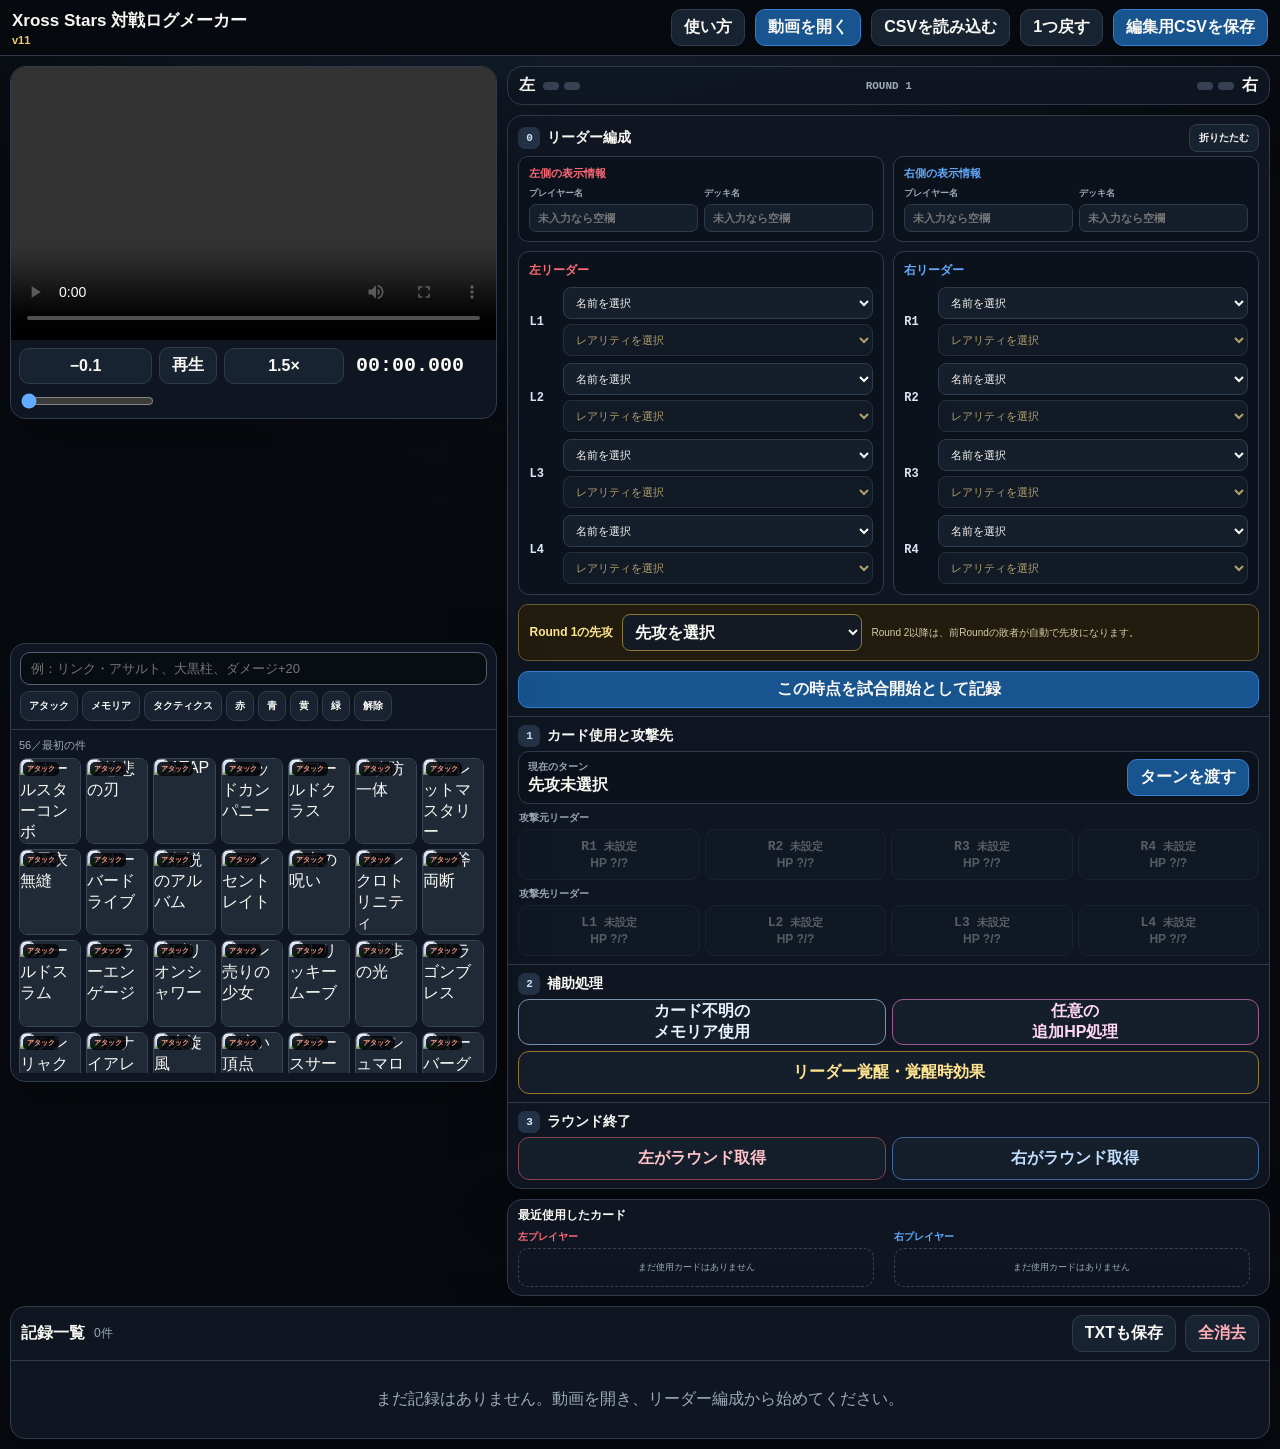
==== commit f9923af5: "Add editable history with HP recalculation" ====
--- a/index.html
+++ b/index.html
@@ -3,19 +3,20 @@
 <head>
   <meta charset="utf-8">
   <meta name="viewport" content="width=device-width, initial-scale=1">
-  <title>Xross Stars 対戦ログメーカー v10</title>
+  <title>Xross Stars 対戦ログメーカー v11</title>
   <style>
     :root{color-scheme:dark;--bg:#070a0f;--panel:#101722;--panel2:#151e2b;--line:#303c4c;--ink:#f8f7f2;--muted:#9ca9b9;--left:#ff6b78;--right:#63abff;--gold:#f2ca61;--ok:#67d8a5;--attack:#ef6b52;--memoria:#dfe9f4}
-    *{box-sizing:border-box}body{margin:0;background:radial-gradient(circle at 48% -18%,#1b2738 0,var(--bg) 43%);color:var(--ink);font-family:"Yu Gothic UI","Noto Sans JP",sans-serif}button,input,select{font:inherit}button{color:inherit}.topbar{position:sticky;top:0;z-index:30;display:flex;align-items:center;gap:10px;min-height:64px;padding:10px 16px;border-bottom:1px solid var(--line);background:rgba(7,10,15,.96);backdrop-filter:blur(14px)}.brand strong{display:block;font-size:17px}.brand span{display:block;margin-top:2px;color:var(--muted);font-size:11px}.spacer{flex:1}.button{min-height:42px;padding:9px 14px;border:1px solid var(--line);border-radius:10px;background:#182332;font-weight:900;cursor:pointer}.topbar a.button{display:inline-flex;align-items:center;justify-content:center;color:var(--ink);text-decoration:none}.button:hover{border-color:#71829a;background:#213044}.button.primary{border-color:#347fcf;background:#185490}.button.danger{color:#ffadb4}.button:disabled{cursor:not-allowed;opacity:.4}.app{display:grid;grid-template-columns:minmax(610px,1.48fr) minmax(430px,.9fr);gap:14px;padding:14px}.panel{overflow:hidden;border:1px solid var(--line);border-radius:15px;background:rgba(16,23,34,.98);box-shadow:0 20px 55px rgba(0,0,0,.25)}.viewer{position:sticky;top:78px;align-self:start}.video-wrap{position:relative;aspect-ratio:16/9;background:#000}video{display:block;width:100%;height:100%;object-fit:contain}.video-error{position:absolute;inset:0;display:none;place-items:center;padding:20px;color:var(--muted);text-align:center;background:rgba(5,7,10,.97)}.video-error-card{width:min(560px,100%);padding:18px;border:1px solid #824956;border-radius:13px;background:#171016;box-shadow:0 18px 48px rgba(0,0,0,.5)}.video-error-card strong{display:block;color:#ffc1c7;font-size:18px}.video-error-card p{margin:9px 0 0;font-size:12px;line-height:1.65}.video-error-meta{margin:10px 0;padding:8px;border-radius:8px;background:#080b10;color:#f6d77d;font:900 11px/1.5 Consolas,monospace;overflow-wrap:anywhere}.video-error-command{display:block;margin:10px 0;padding:9px;border:1px solid #344457;border-radius:8px;background:#080d14;color:#cfe0f5;font:10px/1.5 Consolas,monospace;text-align:left;white-space:normal;overflow-wrap:anywhere}.video-error-actions{display:flex;justify-content:center;gap:8px;margin-top:12px}.video-error-actions .button{min-height:36px}.transport{display:grid;grid-template-columns:auto auto minmax(150px,auto) 1fr;align-items:center;gap:9px;padding:11px 12px}.time{padding:0 8px;font:900 24px/1 Consolas,monospace}.seek{width:100%;accent-color:var(--right)}.key-help{padding:0 14px 13px;color:var(--muted);font-size:11px}.controls{display:flex;flex-direction:column;gap:12px}.score{display:grid;grid-template-columns:1fr auto 1fr;align-items:center;gap:9px;padding:12px 15px}.score-side{display:flex;align-items:center;gap:8px;font-weight:900}.score-side.right{justify-content:flex-end}.score-pips{display:flex;gap:5px}.pip{width:16px;height:8px;border-radius:99px;background:#374354}.score-side.left .pip.on{background:var(--left)}.score-side.right .pip.on{background:var(--right)}.round-label{color:var(--muted);font:900 11px Consolas,monospace}.section{padding:15px}.section+.section{border-top:1px solid var(--line)}.section-title{display:flex;align-items:center;gap:9px;margin-bottom:5px}.step{display:grid;place-items:center;width:25px;height:25px;border-radius:8px;background:#253348;color:#dbe9fa;font:900 12px Consolas,monospace}h2{margin:0;font-size:16px}.sub{margin:0 0 12px;color:var(--muted);font-size:12px;line-height:1.55}.setup-grid{display:grid;grid-template-columns:1fr 1fr;gap:9px}.setup-side{padding:10px;border:1px solid var(--line);border-radius:11px;background:#0c121b}.setup-side>strong{display:block;margin-bottom:8px;font-size:12px}.setup-side.left>strong{color:var(--left)}.setup-side.right>strong{color:var(--right)}.leader-slot{display:grid;grid-template-columns:28px 1fr;gap:6px;align-items:center;margin-top:7px}.slot-id{color:#dce7f6;font:900 12px Consolas,monospace}.leader-pickers{display:grid;gap:5px}.leader-select{width:100%;padding:8px;border:1px solid var(--line);border-radius:8px;background:#151e2b;color:var(--ink);font-size:11px}.leader-variant{color:#f6dd91}.turn-state{display:flex;align-items:center;justify-content:space-between;gap:10px;padding:11px 12px;border:1px solid var(--line);border-radius:11px;background:#0c121b}.turn-state small{display:block;color:var(--muted);font-size:10px;font-weight:900}.turn-state strong{display:block;margin-top:3px;font-size:18px}.turn-state strong.left{color:var(--left)}.turn-state strong.right{color:var(--right)}.workflow{margin-top:12px;padding:11px;border:1px solid #3b5269;border-radius:11px;background:#0b151f}.workflow b{color:var(--gold)}.workflow p{margin:4px 0 0;color:#c5d7e8;font-size:11px;line-height:1.5}.leaders{display:grid;grid-template-columns:repeat(4,1fr);gap:7px}.leader{min-height:67px;padding:7px 4px;border:1px solid var(--line);border-radius:10px;background:#141d29;text-align:center;cursor:pointer}.leader b{display:block;font:900 14px Consolas,monospace}.leader span{display:block;overflow:hidden;margin-top:4px;color:var(--muted);font-size:9px;white-space:nowrap;text-overflow:ellipsis}.leader.selected{border-color:var(--gold);background:#3a3219;box-shadow:inset 0 0 0 1px var(--gold)}.leader.target:hover{border-color:var(--attack);background:#3c201b}.leader:disabled{cursor:not-allowed;opacity:.32}.leader-caption{display:flex;justify-content:space-between;margin:11px 1px 6px;color:var(--muted);font-size:10px;font-weight:900}.after-attack{display:none;margin-top:10px;padding:11px;border:1px solid #5a4557;border-radius:10px;background:#1b111d}.after-attack.show{display:block}.after-attack strong{display:block;color:#ffd4f3;font-size:12px}.after-buttons{display:flex;gap:8px;margin-top:8px}.after-buttons button{flex:1;min-height:40px;border:1px solid var(--line);border-radius:9px;background:#182332;font-weight:900;cursor:pointer}.after-buttons .effect{border-color:#a45b94;color:#ffd7f5}.quick-grid,.action-grid{display:grid;grid-template-columns:1fr 1fr;gap:8px}.quick,.action{min-height:54px;border:1px solid var(--line);border-radius:11px;background:#151e2b;font-weight:900;cursor:pointer}.quick.left{border-color:#86444e;color:#ffc3c8}.quick.right{border-color:#3e6b9e;color:#c2dfff}.action.awaken{grid-column:1/-1;border-color:#987a2f;color:#ffe490}.action.effect{border-color:#9d5c91;color:#ffd6f4}.action.memoria{border-color:#7d93ad;color:#eaf3ff}.catalog-panel{grid-column:1/-1}.catalog-head{display:flex;align-items:end;gap:10px;padding:14px 15px;border-bottom:1px solid var(--line)}.catalog-head .search{flex:1}.search label{display:block;margin-bottom:6px;color:var(--muted);font-size:11px;font-weight:900}.search input{width:100%;padding:12px 13px;border:1px solid #526174;border-radius:10px;background:#080d14;color:var(--ink);font-size:15px;outline:none}.search input:focus{border-color:var(--right);box-shadow:0 0 0 3px rgba(99,171,255,.12)}.filters{display:flex;gap:6px;flex-wrap:wrap}.filter{min-height:42px;padding:8px 12px;border:1px solid var(--line);border-radius:9px;background:#182230;font-size:11px;font-weight:900;cursor:pointer}.filter.on{border-color:var(--gold);background:#3a3219;color:#fff0bb}.catalog-body{display:grid;grid-template-columns:minmax(0,1.35fr) minmax(280px,.65fr);min-height:320px}.result-side{padding:13px;border-right:1px solid var(--line)}.catalog-note{display:flex;justify-content:space-between;margin-bottom:9px;color:var(--muted);font-size:11px}.card-grid{display:grid;grid-template-columns:repeat(auto-fill,minmax(112px,1fr));gap:10px;max-height:520px;overflow:auto;padding-right:4px}.card-button{position:relative;overflow:hidden;padding:0;border:1px solid #394658;border-radius:11px;background:#0b1119;text-align:left;cursor:pointer}.card-button:hover{transform:translateY(-1px);border-color:var(--gold)}.card-button img{display:block;width:100%;aspect-ratio:5/7;object-fit:cover;background:#202a37}.card-meta{padding:7px}.card-meta strong{display:block;overflow:hidden;font-size:11px;white-space:nowrap;text-overflow:ellipsis}.card-meta span{display:block;margin-top:3px;color:var(--muted);font:800 9px Consolas,monospace}.type-badge{position:absolute;top:6px;left:6px;padding:4px 6px;border-radius:7px;background:rgba(4,7,11,.88);font-size:9px;font-weight:900}.type-badge.attack{color:#ff9e88}.type-badge.memoria{color:#f0f6ff}.recent-side{padding:13px}.recent-side h3{margin:0;font-size:14px}.recent-side>p{margin:4px 0 11px;color:var(--muted);font-size:10px}.recent-list{display:grid;grid-template-columns:repeat(3,1fr);gap:8px}.recent-card{position:relative;overflow:hidden;padding:0;border:1px solid var(--line);border-radius:9px;background:#0b1119;cursor:pointer}.recent-card img{display:block;width:100%;aspect-ratio:5/7;object-fit:cover}.recent-card span{position:absolute;right:4px;bottom:4px;padding:3px 6px;border-radius:99px;background:#06101bd9;font-size:10px;font-weight:900}.recent-empty{padding:25px 10px;color:var(--muted);font-size:11px;text-align:center;border:1px dashed #394658;border-radius:10px}.log-panel{grid-column:1/-1}.log-head{display:flex;align-items:center;gap:9px;padding:12px 15px;border-bottom:1px solid var(--line)}.count{color:var(--muted);font-size:12px}.events{display:grid}.event{display:grid;grid-template-columns:100px 92px 1fr auto;align-items:center;gap:9px;min-height:57px;padding:8px 12px;border-bottom:1px solid #27313e}.event-time{border:0;background:transparent;color:#cfe0f5;font:900 12px Consolas,monospace;text-align:left;cursor:pointer}.event-type{display:inline-flex;justify-content:center;padding:5px 7px;border-radius:99px;background:#263348;font-size:10px;font-weight:900}.event-detail{font-size:12px;font-weight:800}.icon-button{width:35px;height:35px;border:1px solid var(--line);border-radius:8px;background:#192331;color:#ffaab1;cursor:pointer}.empty-log{padding:28px;color:var(--muted);text-align:center}.toast{position:fixed;left:50%;bottom:22px;z-index:60;transform:translate(-50%,18px);padding:11px 18px;border:1px solid #4c9d7e;border-radius:99px;background:#123a2c;color:#c3ffe3;font-weight:900;opacity:0;pointer-events:none;transition:.2s}.toast.show{transform:translate(-50%,0);opacity:1}dialog{width:min(580px,calc(100vw - 28px));padding:0;border:1px solid #536275;border-radius:15px;background:#101722;color:var(--ink);box-shadow:0 28px 90px rgba(0,0,0,.7)}dialog::backdrop{background:rgba(2,5,9,.78);backdrop-filter:blur(5px)}.dialog-head{display:flex;align-items:center;gap:10px;padding:14px 16px;border-bottom:1px solid var(--line)}.dialog-body{padding:16px}.dialog-body label{display:block;margin-top:12px;color:var(--muted);font-size:11px;font-weight:900}.dialog-body select,.dialog-body input{width:100%;margin-top:6px;padding:11px;border:1px solid var(--line);border-radius:9px;background:#090f17;color:var(--ink)}.effect-preview{margin-top:11px;padding:11px;border-left:4px solid var(--gold);border-radius:8px;background:#211c0d;font-size:12px;line-height:1.55}.amount-control{display:grid;grid-template-columns:52px 1fr 52px;gap:8px;align-items:end}.amount-control button{height:43px;border:1px solid var(--line);border-radius:9px;background:#1b2737;font-size:20px;font-weight:900;cursor:pointer}.dialog-actions{display:flex;justify-content:flex-end;gap:8px;padding:0 16px 16px}.damage-summary{display:grid;grid-template-columns:1fr 1fr;gap:8px;margin-top:10px}.damage-summary div{padding:10px;border:1px solid var(--line);border-radius:9px;background:#0b121b}.damage-summary small{display:block;color:var(--muted);font-size:9px}.damage-summary strong{display:block;margin-top:4px;font-size:17px}.warning{color:#ffbdc2}.ok{color:var(--ok)}
+    *{box-sizing:border-box}body{margin:0;background:radial-gradient(circle at 48% -18%,#1b2738 0,var(--bg) 43%);color:var(--ink);font-family:"Yu Gothic UI","Noto Sans JP",sans-serif}button,input,select{font:inherit}button{color:inherit}.topbar{position:sticky;top:0;z-index:30;display:flex;align-items:center;gap:10px;min-height:64px;padding:10px 16px;border-bottom:1px solid var(--line);background:rgba(7,10,15,.96);backdrop-filter:blur(14px)}.brand strong{display:block;font-size:17px}.brand span{display:block;margin-top:2px;color:var(--muted);font-size:11px}.spacer{flex:1}.button{min-height:42px;padding:9px 14px;border:1px solid var(--line);border-radius:10px;background:#182332;font-weight:900;cursor:pointer}.topbar a.button{display:inline-flex;align-items:center;justify-content:center;color:var(--ink);text-decoration:none}.button:hover{border-color:#71829a;background:#213044}.button.primary{border-color:#347fcf;background:#185490}.button.danger{color:#ffadb4}.button:disabled{cursor:not-allowed;opacity:.4}.app{display:grid;grid-template-columns:minmax(610px,1.48fr) minmax(430px,.9fr);gap:14px;padding:14px}.panel{overflow:hidden;border:1px solid var(--line);border-radius:15px;background:rgba(16,23,34,.98);box-shadow:0 20px 55px rgba(0,0,0,.25)}.viewer{position:sticky;top:78px;align-self:start}.video-wrap{position:relative;aspect-ratio:16/9;background:#000}video{display:block;width:100%;height:100%;object-fit:contain}.video-error{position:absolute;inset:0;display:none;place-items:center;padding:20px;color:var(--muted);text-align:center;background:rgba(5,7,10,.97)}.video-error-card{width:min(560px,100%);padding:18px;border:1px solid #824956;border-radius:13px;background:#171016;box-shadow:0 18px 48px rgba(0,0,0,.5)}.video-error-card strong{display:block;color:#ffc1c7;font-size:18px}.video-error-card p{margin:9px 0 0;font-size:12px;line-height:1.65}.video-error-meta{margin:10px 0;padding:8px;border-radius:8px;background:#080b10;color:#f6d77d;font:900 11px/1.5 Consolas,monospace;overflow-wrap:anywhere}.video-error-command{display:block;margin:10px 0;padding:9px;border:1px solid #344457;border-radius:8px;background:#080d14;color:#cfe0f5;font:10px/1.5 Consolas,monospace;text-align:left;white-space:normal;overflow-wrap:anywhere}.video-error-actions{display:flex;justify-content:center;gap:8px;margin-top:12px}.video-error-actions .button{min-height:36px}.transport{display:grid;grid-template-columns:auto auto auto minmax(150px,auto) 1fr;align-items:center;gap:9px;padding:11px 12px}.time{padding:0 8px;font:900 24px/1 Consolas,monospace}.seek{width:100%;accent-color:var(--right)}.key-help{padding:0 14px 13px;color:var(--muted);font-size:11px}.controls{display:flex;flex-direction:column;gap:12px}.score{display:grid;grid-template-columns:1fr auto 1fr;align-items:center;gap:9px;padding:12px 15px}.score-side{display:flex;align-items:center;gap:8px;font-weight:900}.score-side.right{justify-content:flex-end}.score-pips{display:flex;gap:5px}.pip{width:16px;height:8px;border-radius:99px;background:#374354}.score-side.left .pip.on{background:var(--left)}.score-side.right .pip.on{background:var(--right)}.round-label{color:var(--muted);font:900 11px Consolas,monospace}.section{padding:15px}.section+.section{border-top:1px solid var(--line)}.section-title{display:flex;align-items:center;gap:9px;margin-bottom:5px}.step{display:grid;place-items:center;width:25px;height:25px;border-radius:8px;background:#253348;color:#dbe9fa;font:900 12px Consolas,monospace}h2{margin:0;font-size:16px}.sub{margin:0 0 12px;color:var(--muted);font-size:12px;line-height:1.55}.setup-grid{display:grid;grid-template-columns:1fr 1fr;gap:9px}.setup-side{padding:10px;border:1px solid var(--line);border-radius:11px;background:#0c121b}.setup-side>strong{display:block;margin-bottom:8px;font-size:12px}.setup-side.left>strong{color:var(--left)}.setup-side.right>strong{color:var(--right)}.leader-slot{display:grid;grid-template-columns:28px 1fr;gap:6px;align-items:center;margin-top:7px}.slot-id{color:#dce7f6;font:900 12px Consolas,monospace}.leader-pickers{display:grid;gap:5px}.leader-select{width:100%;padding:8px;border:1px solid var(--line);border-radius:8px;background:#151e2b;color:var(--ink);font-size:11px}.leader-variant{color:#f6dd91}.turn-state{display:flex;align-items:center;justify-content:space-between;gap:10px;padding:11px 12px;border:1px solid var(--line);border-radius:11px;background:#0c121b}.turn-state small{display:block;color:var(--muted);font-size:10px;font-weight:900}.turn-state strong{display:block;margin-top:3px;font-size:18px}.turn-state strong.left{color:var(--left)}.turn-state strong.right{color:var(--right)}.workflow{margin-top:12px;padding:11px;border:1px solid #3b5269;border-radius:11px;background:#0b151f}.workflow b{color:var(--gold)}.workflow p{margin:4px 0 0;color:#c5d7e8;font-size:11px;line-height:1.5}.leaders{display:grid;grid-template-columns:repeat(4,1fr);gap:7px}.leader{min-height:67px;padding:7px 4px;border:1px solid var(--line);border-radius:10px;background:#141d29;text-align:center;cursor:pointer}.leader b{display:block;font:900 14px Consolas,monospace}.leader span{display:block;overflow:hidden;margin-top:4px;color:var(--muted);font-size:9px;white-space:nowrap;text-overflow:ellipsis}.leader.selected{border-color:var(--gold);background:#3a3219;box-shadow:inset 0 0 0 1px var(--gold)}.leader.target:hover{border-color:var(--attack);background:#3c201b}.leader:disabled{cursor:not-allowed;opacity:.32}.leader-caption{display:flex;justify-content:space-between;margin:11px 1px 6px;color:var(--muted);font-size:10px;font-weight:900}.after-attack{display:none;margin-top:10px;padding:11px;border:1px solid #5a4557;border-radius:10px;background:#1b111d}.after-attack.show{display:block}.after-attack strong{display:block;color:#ffd4f3;font-size:12px}.after-buttons{display:flex;gap:8px;margin-top:8px}.after-buttons button{flex:1;min-height:40px;border:1px solid var(--line);border-radius:9px;background:#182332;font-weight:900;cursor:pointer}.after-buttons .effect{border-color:#a45b94;color:#ffd7f5}.quick-grid,.action-grid{display:grid;grid-template-columns:1fr 1fr;gap:8px}.quick,.action{min-height:54px;border:1px solid var(--line);border-radius:11px;background:#151e2b;font-weight:900;cursor:pointer}.quick.left{border-color:#86444e;color:#ffc3c8}.quick.right{border-color:#3e6b9e;color:#c2dfff}.action.awaken{grid-column:1/-1;border-color:#987a2f;color:#ffe490}.action.effect{border-color:#9d5c91;color:#ffd6f4}.action.memoria{border-color:#7d93ad;color:#eaf3ff}.catalog-panel{grid-column:1/-1}.catalog-head{display:flex;align-items:end;gap:10px;padding:14px 15px;border-bottom:1px solid var(--line)}.catalog-head .search{flex:1}.search label{display:block;margin-bottom:6px;color:var(--muted);font-size:11px;font-weight:900}.search input{width:100%;padding:12px 13px;border:1px solid #526174;border-radius:10px;background:#080d14;color:var(--ink);font-size:15px;outline:none}.search input:focus{border-color:var(--right);box-shadow:0 0 0 3px rgba(99,171,255,.12)}.filters{display:flex;gap:6px;flex-wrap:wrap}.filter{min-height:42px;padding:8px 12px;border:1px solid var(--line);border-radius:9px;background:#182230;font-size:11px;font-weight:900;cursor:pointer}.filter.on{border-color:var(--gold);background:#3a3219;color:#fff0bb}.catalog-body{display:grid;grid-template-columns:minmax(0,1.35fr) minmax(280px,.65fr);min-height:320px}.result-side{padding:13px;border-right:1px solid var(--line)}.catalog-note{display:flex;justify-content:space-between;margin-bottom:9px;color:var(--muted);font-size:11px}.card-grid{display:grid;grid-template-columns:repeat(auto-fill,minmax(112px,1fr));gap:10px;max-height:520px;overflow:auto;padding-right:4px}.card-button{position:relative;overflow:hidden;padding:0;border:1px solid #394658;border-radius:11px;background:#0b1119;text-align:left;cursor:pointer}.card-button:hover{transform:translateY(-1px);border-color:var(--gold)}.card-button img{display:block;width:100%;aspect-ratio:5/7;object-fit:cover;background:#202a37}.card-meta{padding:7px}.card-meta strong{display:block;overflow:hidden;font-size:11px;white-space:nowrap;text-overflow:ellipsis}.card-meta span{display:block;margin-top:3px;color:var(--muted);font:800 9px Consolas,monospace}.type-badge{position:absolute;top:6px;left:6px;padding:4px 6px;border-radius:7px;background:rgba(4,7,11,.88);font-size:9px;font-weight:900}.type-badge.attack{color:#ff9e88}.type-badge.memoria{color:#f0f6ff}.recent-side{padding:13px}.recent-side h3{margin:0;font-size:14px}.recent-side>p{margin:4px 0 11px;color:var(--muted);font-size:10px}.recent-list{display:grid;grid-template-columns:repeat(3,1fr);gap:8px}.recent-card{position:relative;overflow:hidden;padding:0;border:1px solid var(--line);border-radius:9px;background:#0b1119;cursor:pointer}.recent-card img{display:block;width:100%;aspect-ratio:5/7;object-fit:cover}.recent-card span{position:absolute;right:4px;bottom:4px;padding:3px 6px;border-radius:99px;background:#06101bd9;font-size:10px;font-weight:900}.recent-empty{padding:25px 10px;color:var(--muted);font-size:11px;text-align:center;border:1px dashed #394658;border-radius:10px}.log-panel{grid-column:1/-1}.log-head{display:flex;align-items:center;gap:9px;padding:12px 15px;border-bottom:1px solid var(--line)}.count{color:var(--muted);font-size:12px}.events{display:grid}.event{display:grid;grid-template-columns:100px 92px 1fr auto;align-items:center;gap:9px;min-height:57px;padding:8px 12px;border-bottom:1px solid #27313e}.event-time{border:0;background:transparent;color:#cfe0f5;font:900 12px Consolas,monospace;text-align:left;cursor:pointer}.event-type{display:inline-flex;justify-content:center;padding:5px 7px;border-radius:99px;background:#263348;font-size:10px;font-weight:900}.event-detail{font-size:12px;font-weight:800}.icon-button{width:35px;height:35px;border:1px solid var(--line);border-radius:8px;background:#192331;color:#ffaab1;cursor:pointer}.empty-log{padding:28px;color:var(--muted);text-align:center}.toast{position:fixed;left:50%;bottom:22px;z-index:60;transform:translate(-50%,18px);padding:11px 18px;border:1px solid #4c9d7e;border-radius:99px;background:#123a2c;color:#c3ffe3;font-weight:900;opacity:0;pointer-events:none;transition:.2s}.toast.show{transform:translate(-50%,0);opacity:1}dialog{width:min(580px,calc(100vw - 28px));padding:0;border:1px solid #536275;border-radius:15px;background:#101722;color:var(--ink);box-shadow:0 28px 90px rgba(0,0,0,.7)}dialog::backdrop{background:rgba(2,5,9,.78);backdrop-filter:blur(5px)}.dialog-head{display:flex;align-items:center;gap:10px;padding:14px 16px;border-bottom:1px solid var(--line)}.dialog-body{padding:16px}.dialog-body label{display:block;margin-top:12px;color:var(--muted);font-size:11px;font-weight:900}.dialog-body select,.dialog-body input{width:100%;margin-top:6px;padding:11px;border:1px solid var(--line);border-radius:9px;background:#090f17;color:var(--ink)}.effect-preview{margin-top:11px;padding:11px;border-left:4px solid var(--gold);border-radius:8px;background:#211c0d;font-size:12px;line-height:1.55}.amount-control{display:grid;grid-template-columns:52px 1fr 52px;gap:8px;align-items:end}.amount-control button{height:43px;border:1px solid var(--line);border-radius:9px;background:#1b2737;font-size:20px;font-weight:900;cursor:pointer}.dialog-actions{display:flex;justify-content:flex-end;gap:8px;padding:0 16px 16px}.damage-summary{display:grid;grid-template-columns:1fr 1fr;gap:8px;margin-top:10px}.damage-summary div{padding:10px;border:1px solid var(--line);border-radius:9px;background:#0b121b}.damage-summary small{display:block;color:var(--muted);font-size:9px}.damage-summary strong{display:block;margin-top:4px;font-size:17px}.warning{color:#ffbdc2}.ok{color:var(--ok)}
     .app{grid-template-columns:minmax(520px,1fr) minmax(520px,1fr);grid-template-areas:"viewer controls" "catalog controls" "log log";align-items:start;gap:12px;padding:12px}.viewer{grid-area:viewer;position:relative;top:auto;max-width:50vw}.controls{grid-area:controls}.catalog-panel{grid-area:catalog;grid-column:auto}.log-panel{grid-area:log}.section{padding:12px}.setup-section.collapsed .setup-grid,.setup-section.collapsed .sub,.setup-section.collapsed #match-start{display:none}.setup-section.collapsed{padding:8px 12px}.setup-section.collapsed .section-title{margin:0}.setup-toggle{margin-left:auto;min-height:30px;padding:4px 9px;border:1px solid var(--line);border-radius:8px;background:#172231;font-size:10px;font-weight:900;cursor:pointer}.leader{min-height:72px}.leader .hp{color:#d9f7e9;font-size:11px;font-weight:900}.leader.down{filter:grayscale(1);opacity:.28;background:#080b10}.leader.down .hp{color:#ff8c96}.catalog-head{align-items:stretch;flex-direction:column}.catalog-body{grid-template-columns:minmax(0,1fr) 210px;min-height:220px}.card-grid{grid-template-columns:repeat(auto-fill,minmax(76px,1fr));gap:6px;max-height:250px}.card-meta{padding:5px}.card-meta strong{font-size:9px}.card-meta span{font-size:8px}.recent-list{grid-template-columns:repeat(4,1fr);gap:5px}
     .topbar{min-height:56px;padding:7px 12px}.brand>span,.key-help,.workflow,.setup-section .sub,.search label,.catalog-note span:last-child,.recent-side>p{display:none}.button{min-height:36px;padding:7px 12px}.app{grid-template-columns:minmax(455px,.78fr) minmax(610px,1.22fr);gap:10px;padding:10px}.viewer{max-width:none}.transport{grid-template-columns:auto auto minmax(120px,auto) 1fr;gap:7px;padding:7px 8px}.time{padding:0 5px;font-size:20px}.controls{gap:10px}.score{gap:7px;padding:8px 11px}.section{padding:8px 10px}.section-title{gap:7px;margin-bottom:4px}.step{width:22px;height:22px;border-radius:7px;font-size:11px}h2{font-size:14px}.setup-section.collapsed{padding:6px 10px}.setup-toggle{min-height:28px}.turn-state{padding:7px 9px}.turn-state strong{margin-top:1px;font-size:16px}.turn-state .button{min-height:34px}.leader-caption{margin:7px 1px 4px;font-size:10px}.leader-caption span+span{display:none}.leaders{gap:5px}.leader{min-height:51px;padding:5px 6px}.leader-line{display:flex!important;align-items:center;justify-content:center;gap:7px;margin:0!important;color:var(--ink)!important}.leader-line b{display:inline;font-size:13px}.leader-line em{overflow:hidden;font-size:11px;font-style:normal;font-weight:800;white-space:nowrap;text-overflow:ellipsis}.leader .hp{margin-top:2px;font-size:12px}.quick-grid,.action-grid{gap:6px}.quick,.action{min-height:43px}.after-attack{margin-top:7px;padding:8px}.catalog-head{gap:6px;padding:8px 9px}.search input{padding:8px 10px;font-size:13px}.filters{gap:4px}.filter{min-height:30px;padding:5px 8px;font-size:10px}.catalog-body{display:block;min-height:260px}.result-side{padding:8px;border-right:0;border-bottom:0}.catalog-note{margin-bottom:5px}.card-grid{grid-template-columns:repeat(auto-fill,minmax(56px,1fr));gap:5px;max-height:315px}.card-button{border-radius:8px}.card-meta{display:none}.type-badge{top:3px;left:3px;padding:2px 4px;border-radius:5px;font-size:7px}.recent-panel{overflow:visible}.recent-side{padding:8px 10px}.recent-side h3{margin-bottom:6px;font-size:12px;line-height:1.3}.recent-columns{display:grid;grid-template-columns:1fr 1fr;gap:10px}.recent-group strong{display:block;margin-bottom:4px;font-size:10px!important}.recent-list{grid-template-columns:repeat(auto-fill,minmax(42px,56px));gap:4px;max-height:88px;overflow:auto}.recent-card{border-radius:5px}.recent-card span{right:2px;bottom:2px;padding:2px 4px;font-size:8px}.recent-empty{padding:12px 4px;font-size:9px}.log-head{padding:8px 10px}.event{min-height:50px}.log-panel{scroll-margin-top:66px}
-    @media(max-width:1100px){.app{grid-template-columns:1fr;grid-template-areas:"viewer" "controls" "catalog" "log"}.viewer{position:static;max-width:none}.catalog-panel,.log-panel{grid-column:1}}@media(max-width:650px){.topbar{flex-wrap:wrap}.brand{width:100%}.app{padding:8px}.transport{grid-template-columns:auto auto 1fr}.seek{grid-column:1/-1}.setup-grid{grid-template-columns:1fr}.leaders{grid-template-columns:repeat(2,1fr)}.catalog-head{align-items:stretch;flex-direction:column}.recent-columns{grid-template-columns:1fr}.recent-list{grid-template-columns:repeat(8,1fr)}.event{grid-template-columns:120px 72px 1fr auto;gap:5px;padding:7px}.card-grid{grid-template-columns:repeat(5,1fr)}}
+    @media(max-width:1100px){.app{grid-template-columns:1fr;grid-template-areas:"viewer" "controls" "catalog" "log"}.viewer{position:static;max-width:none}.catalog-panel,.log-panel{grid-column:1}}@media(max-width:650px){.topbar{flex-wrap:wrap}.brand{width:100%}.app{padding:8px}.transport{grid-template-columns:auto auto auto 1fr}.seek{grid-column:1/-1}.setup-grid{grid-template-columns:1fr}.leaders{grid-template-columns:repeat(2,1fr)}.catalog-head{align-items:stretch;flex-direction:column}.recent-columns{grid-template-columns:1fr}.recent-list{grid-template-columns:repeat(8,1fr)}.event{grid-template-columns:120px 72px 1fr auto;gap:5px;padding:7px}.card-grid{grid-template-columns:repeat(5,1fr)}}
     .match-info-grid{display:grid;grid-template-columns:1fr 1fr;gap:9px;margin-bottom:9px}.match-info-side{padding:9px 10px;border:1px solid var(--line);border-radius:10px;background:#0c121b}.match-info-side>strong{display:block;margin-bottom:6px;font-size:11px}.match-info-side.left>strong{color:var(--left)}.match-info-side.right>strong{color:var(--right)}.match-info-fields{display:grid;grid-template-columns:1fr 1fr;gap:6px}.match-info-fields label{color:var(--muted);font-size:9px;font-weight:900}.match-info-fields input{width:100%;margin-top:4px;padding:7px 8px;border:1px solid var(--line);border-radius:7px;background:#151e2b;color:var(--ink);font-size:11px}.match-info-fields input:focus{border-color:var(--gold);outline:2px solid rgba(242,202,97,.12)}.match-info-fields input:disabled{opacity:.55}.first-player-choice{display:grid;grid-template-columns:auto minmax(170px,240px) 1fr;align-items:center;gap:9px;margin-top:9px;padding:9px 10px;border:1px solid #675a33;border-radius:10px;background:#211c0d}.first-player-choice label{color:#ffe490;font-size:12px;font-weight:900}.first-player-choice select{width:100%;padding:8px;border:1px solid #8e7839;border-radius:8px;background:#141a23;color:var(--ink);font-weight:900}.first-player-choice small{color:#d8cda8;font-size:10px}.setup-section.collapsed .match-info-grid,.setup-section.collapsed .first-player-choice{display:none}.event{grid-template-columns:138px 92px 1fr auto}.event-time-cell{display:grid;grid-template-columns:30px minmax(0,1fr);gap:5px;align-items:center}.time-jump{width:30px;height:32px;padding:0;border:1px solid var(--line);border-radius:7px;background:#192331;color:#9dcaff;cursor:pointer}.time-jump:hover{border-color:var(--right)}.event-time{width:100%;min-width:0;padding:7px 6px;border:1px solid #415064;border-radius:7px;background:#0a1018;color:#cfe0f5;font:900 11px Consolas,monospace;text-align:center;cursor:text}.event-time:focus{border-color:var(--gold);outline:2px solid rgba(242,202,97,.14)}@media(max-width:650px){.match-info-grid{grid-template-columns:1fr}.first-player-choice{grid-template-columns:1fr 1fr}.first-player-choice small{grid-column:1/-1}.event-time{font-size:10px}}
+    .button.speed-active{border-color:var(--gold);background:#3a3219;color:#fff0bb}.event-actions{display:flex;gap:6px}.icon-button.edit{color:#a9d2ff}.edit-state{margin-top:12px;padding:11px;border:1px solid #415064;border-radius:10px;background:#0a1018}.edit-state>strong{display:block;margin-bottom:8px;color:var(--gold);font-size:12px}.edit-hp-grid{display:grid;grid-template-columns:repeat(2,1fr);gap:6px}.edit-hp{display:grid;grid-template-columns:34px minmax(0,1fr) auto;gap:6px;align-items:center;padding:7px 8px;border:1px solid #2f3b4b;border-radius:8px;background:#111a26;font-size:10px}.edit-hp b{font:900 11px Consolas,monospace}.edit-hp span{overflow:hidden;color:var(--muted);white-space:nowrap;text-overflow:ellipsis}.edit-hp em{color:#eaf3ff;font-style:normal;font-weight:900}.edit-hp.down{opacity:.48}.edit-hp.awake{border-color:#8d742c}.edit-fields{display:grid;grid-template-columns:1fr 1fr;gap:9px}.edit-fields label.full{grid-column:1/-1}.edit-note{margin-top:8px;color:var(--muted);font-size:10px;line-height:1.5}@media(max-width:650px){.edit-hp-grid,.edit-fields{grid-template-columns:1fr}.edit-fields label.full{grid-column:auto}}
   </style>
 </head>
 <body>
   <header class="topbar">
-    <div class="brand"><strong>Xross Stars 対戦ログメーカー <span style="color:var(--gold)">v10</span></strong><span>カードを押す → 必要な対象を押す。画像認識なしで編集に必要な情報を記録します。</span></div>
+    <div class="brand"><strong>Xross Stars 対戦ログメーカー <span style="color:var(--gold)">v11</span></strong><span>カードを押す → 必要な対象を押す。画像認識なしで編集に必要な情報を記録します。</span></div>
     <div class="spacer"></div>
     <a class="button" href="guide.html" target="_blank" rel="noopener">使い方</a><label class="button primary">動画を開く<input id="video-file" type="file" accept=".mp4,.m4v,.mov,.webm,video/mp4,video/quicktime,video/webm" hidden></label>
     <label class="button">CSVを読み込む<input id="import-csv" type="file" accept=".csv,text/csv" hidden></label>
@@ -24,7 +25,7 @@
   <main class="app">
     <section class="panel viewer">
       <div class="video-wrap"><video id="video" controls preload="metadata"></video><div id="video-error" class="video-error" role="alert" aria-live="assertive"></div></div>
-      <div class="transport"><button id="back" class="button">−0.1</button><button id="play" class="button">再生</button><span id="time" class="time">00:00.000</span><input id="seek" class="seek" type="range" min="0" max="1" step="0.001" value="0"></div>
+      <div class="transport"><button id="back" class="button">−0.1</button><button id="play" class="button">再生</button><button id="speed" class="button" title="通常速度と1.5倍速を切り替え">1.5×</button><span id="time" class="time">00:00.000</span><input id="seek" class="seek" type="range" min="0" max="1" step="0.001" value="0"></div>
       <div class="key-help">Space：再生／停止　← →：0.1秒移動　Shift＋← →：1秒移動　Ctrl＋Z：直前の記録を戻す</div>
     </section>
     <aside class="controls">
@@ -68,6 +69,7 @@
   <dialog id="effect-dialog"><div class="dialog-head"><strong>派生ダメージ／回復</strong><div class="spacer"></div><button id="effect-close" class="icon-button">×</button></div><div class="dialog-body"><div class="effect-preview">対象を選択したあと動画を停止しています。10刻みで量を確定してください。</div><label>処理<select id="effect-operation"><option value="damage">追加ダメージ</option><option value="heal">回復</option></select></label><label>対象<select id="effect-target"></select></label><label>量<div class="amount-control"><button data-amount-target="effect" data-delta="-10">−</button><input id="effect-amount" type="number" min="0" step="10" value="10"><button data-amount-target="effect" data-delta="10">＋</button></div></label></div><div class="dialog-actions"><button id="effect-cancel" class="button">キャンセル</button><button id="effect-record" class="button primary">記録して再生</button></div></dialog>
   <dialog id="awaken-dialog"><div class="dialog-head"><strong>覚醒と覚醒時効果の確認</strong><div class="spacer"></div><button id="awaken-close" class="icon-button">×</button></div><div class="dialog-body"><label>① 覚醒したリーダー<select id="awaken-leader"></select></label><div id="awaken-effect" class="effect-preview"></div><label id="awaken-target-wrap">② 覚醒時効果を受けるリーダー<select id="awaken-target"></select></label><label id="awaken-amount-wrap">③ ダメージ／回復量<input id="awaken-amount" type="number" min="0" step="10" value="0"></label><div id="awaken-confirm" class="effect-preview"></div></div><div class="dialog-actions"><button id="awaken-cancel" class="button">やめる</button><button id="awaken-record" class="button primary">上の内容で覚醒を記録</button></div></dialog>
   <dialog id="tactics-dialog"><div class="dialog-head"><strong>タクティクスカードの使用</strong><div class="spacer"></div><button id="tactics-close" class="icon-button">×</button></div><div class="dialog-body"><div id="tactics-effect" class="effect-preview"></div><label id="tactics-leader-wrap">装備するリーダー<select id="tactics-leader"></select></label><div id="tactics-confirm" class="effect-preview"></div></div><div class="dialog-actions"><button id="tactics-cancel" class="button">キャンセル</button><button id="tactics-record" class="button primary">この内容で記録</button></div></dialog>
+  <dialog id="event-edit-dialog"><div class="dialog-head"><strong>記録内容を編集</strong><div class="spacer"></div><button id="event-edit-close" class="icon-button">×</button></div><div class="dialog-body"><div id="event-edit-summary" class="effect-preview"></div><div class="edit-fields"><label class="full">記録時刻<input id="event-edit-time" inputmode="decimal" placeholder="05:54.263"></label><div id="event-edit-fields" style="display:contents"></div></div><div class="edit-state"><strong id="event-edit-state-title">この処理の直前のHP</strong><div id="event-edit-hp" class="edit-hp-grid"></div><div class="edit-note">保存すると、この時点から後ろのダメージ・回復・ダウン判定をすべて時系列順に再計算します。</div></div></div><div class="dialog-actions"><button id="event-edit-cancel" class="button">キャンセル</button><button id="event-edit-save" class="button primary">修正して再計算</button></div></dialog>
   <script src="card-catalog.js?v=20260820-2"></script>
   <script>
     const $=id=>document.getElementById(id),video=$('video'),seek=$('seek');
@@ -76,12 +78,22 @@
     const leaders=allCards.filter(c=>c.type==='leader'),playCards=allCards.filter(c=>['attack','memoria','tactics'].includes(c.type));
     const defaultRoster={left:['L1','L2','L3','L4'].map(id=>({id,name:''})),right:['R1','R2','R3','R4'].map(id=>({id,name:''}))};
     const blankMatchInfo=()=>({left:{player_name:'',deck_name:''},right:{player_name:'',deck_name:''}});
-    let roster=structuredClone(defaultRoster),matchInfo=blankMatchInfo(),events=[],turn='right',firstPlayer='',round=1,score={left:0,right:0},setupCollapsed=false,selectedCard=null,selectedAttacker='',pendingAttack=null,pendingTactics=null,lastAttack=null,derivedTargetMode=false,filters={type:'',color:''},resumeAfterDialog=false,toastTimer,videoObjectUrl='',activeVideoProbe=null;
+    let roster=structuredClone(defaultRoster),matchInfo=blankMatchInfo(),events=[],turn='right',firstPlayer='',round=1,score={left:0,right:0},setupCollapsed=false,selectedCard=null,selectedAttacker='',pendingAttack=null,pendingTactics=null,lastAttack=null,derivedTargetMode=false,filters={type:'',color:''},resumeAfterDialog=false,toastTimer,videoObjectUrl='',activeVideoProbe=null,editingEventIndex=-1,timelineCache=null;
     const fmt=s=>{const totalMs=Math.max(0,Math.round((Number(s)||0)*1000)),minutes=Math.floor(totalMs/60000),seconds=Math.floor(totalMs/1000)%60,millis=totalMs%1000;return `${String(minutes).padStart(2,'0')}:${String(seconds).padStart(2,'0')}.${String(millis).padStart(3,'0')}`};
     const snap=()=>({time_sec:Number(video.currentTime||0).toFixed(3),time:fmt(video.currentTime)}),opposite=s=>s==='left'?'right':'left',sideLabel=s=>s==='left'?'左':'右';
     const leaderFor=id=>[...roster.left,...roster.right].find(x=>x.id===id),nameFor=id=>leaderFor(id)?.name||id;
     const cardById=id=>allCards.find(c=>String(c.id)===String(id));
     const esc=s=>String(s??'').replace(/[&<>"']/g,c=>({'&':'&amp;','<':'&lt;','>':'&gt;','"':'&quot;',"'":'&#39;'}[c]));
+    const allRoster=()=>[...roster.left,...roster.right],rosterIds=()=>allRoster().map(l=>l.id);
+    function freshBattleState(){const damage={},down={},equipment={};for(const id of rosterIds()){damage[id]=0;down[id]=false;equipment[id]=[]}return{turn:firstPlayer||'right',firstPlayer:firstPlayer||'',round:1,score:{left:0,right:0},damage,down,equipment,awakened:new Set}}
+    function cloneBattleState(state){return{turn:state.turn,firstPlayer:state.firstPlayer,round:state.round,score:{...state.score},damage:{...state.damage},down:{...state.down},equipment:Object.fromEntries(Object.entries(state.equipment).map(([id,list])=>[id,[...list]])),awakened:new Set(state.awakened)}}
+    function maxHpAt(id,state){const l=leaderFor(id),awake=state.awakened.has(id);let max=Number(awake?l?.awaken_hp:l?.hp)||0;for(const e of state.equipment[id]||[]){const text=String(e.effect||''),normal=Number((text.match(/覚醒していないなら、基本の体力は(\d+)/)||[])[1]||0),awakened=Number((text.match(/覚醒しているなら、基本の体力は(\d+)/)||[])[1]||0);max=Math.max(max,awake?awakened:normal)}return max}
+    function refreshDownState(state){for(const id of rosterIds()){const max=maxHpAt(id,state);state.down[id]=Boolean(state.down[id]||(max&&Number(state.damage[id]||0)>=max))}}
+    function hpTargets(target){const value=String(target||'');if(value==='left-all'||value==='right-all')return roster[value.startsWith('left')?'left':'right'].map(l=>l.id);return leaderFor(value)?[value]:[]}
+    function applyHpChange(state,target,operation,amount){const rows=[];for(const id of hpTargets(target)){const max=maxHpAt(id,state),beforeDamage=Number(state.damage[id]||0),afterDamage=operation==='heal'?Math.max(0,beforeDamage-amount):beforeDamage+amount;state.damage[id]=afterDamage;refreshDownState(state);rows.push({id,max,beforeDamage,afterDamage,hpBefore:max?Math.max(0,max-beforeDamage):'',hpAfter:max?Math.max(0,max-afterDamage):'',down:Boolean(state.down[id])})}return rows}
+    function writeDerivedHp(e,rows){if(rows.length===1){const x=rows[0];e.damage_before=x.beforeDamage;e.damage_after=x.afterDamage;e.hp_before=x.hpBefore;e.hp_after=x.hpAfter;e.down=x.down}else{e.damage_before='';e.damage_after='';e.hp_before='';e.hp_after='';e.down=''}}
+    function replayTimeline(nextEvents,mutate=false){const state=freshBattleState(),before=[];const start=nextEvents.find(e=>e.event==='match_start');if(start){state.firstPlayer=start.first_player||start.side||state.firstPlayer||'right';state.turn=state.firstPlayer}for(const e of nextEvents){before.push(cloneBattleState(state));if(e.event==='match_start'){state.firstPlayer=e.first_player||e.side||state.firstPlayer||'right';state.turn=state.firstPlayer;if(mutate){e.first_player=state.firstPlayer;e.side=state.firstPlayer}}else if(e.event==='turn'&&(e.side==='left'||e.side==='right'))state.turn=e.side;else if(e.event==='tactics'&&e.tactics_mode==='equipment'&&leaderFor(e.target)){state.equipment[e.target]??=[];state.equipment[e.target].push(e);refreshDownState(state)}else if(e.event==='damage'){const amount=Math.max(0,Number(e.damage||0)),rows=applyHpChange(state,e.target,'damage',amount);if(mutate){e.damage=amount;e.operation='damage';writeDerivedHp(e,rows)}}else if(e.event==='hp_effect'){const operation=e.operation==='heal'?'heal':'damage',amount=Math.max(0,Number(e.amount||e.damage||0)),rows=applyHpChange(state,e.target,operation,amount);if(mutate){e.operation=operation;e.amount=amount;e.damage=operation==='damage'?amount:'';writeDerivedHp(e,rows)}}else if(e.event==='awaken'){if(e.leader)state.awakened.add(e.leader);refreshDownState(state);const operation=e.operation==='heal'?'heal':e.operation==='damage'?'damage':'',amount=Math.max(0,Number(e.amount||e.damage||0)),rows=operation&&e.target?applyHpChange(state,e.target,operation,amount):[];if(mutate){e.operation=operation;e.amount=operation?amount:'';e.damage=operation==='damage'?amount:'';writeDerivedHp(e,rows)}}else if(e.event==='round'&&(e.winner==='left'||e.winner==='right')){const eventRound=Math.max(1,Number(e.round)||state.round),winner=e.winner,loser=opposite(winner),previousTurn=state.turn;state.score[winner]=Math.min(2,state.score[winner]+1);const matchOver=state.score[winner]>=2;if(!matchOver){state.round=eventRound+1;state.turn=loser}else state.round=eventRound;for(const id of rosterIds()){state.damage[id]=0;state.down[id]=false}if(mutate){e.round=eventRound;e.loser=loser;e.next_first=matchOver?'':loser;e.previous_turn=previousTurn}}}refreshDownState(state);return{before,final:state}}
+    function recalculateTimeline(){events.sort((a,b)=>Number(a.time_sec)-Number(b.time_sec));timelineCache=replayTimeline(events,true);const state=timelineCache.final,start=events.find(e=>e.event==='match_start');turn=state.turn;firstPlayer=state.firstPlayer||firstPlayer;round=state.round;score={...state.score};if(start)matchInfo={left:{player_name:start.left_player_name||'',deck_name:start.left_deck_name||''},right:{player_name:start.right_player_name||'',deck_name:start.right_deck_name||''}};return timelineCache}
     function notify(m){$('toast').textContent=m;$('toast').classList.add('show');clearTimeout(toastTimer);toastTimer=setTimeout(()=>$('toast').classList.remove('show'),1800)}
     const VIDEO_CODEC_INFO={
       avc1:{name:'H.264 / AVC',mime:'video/mp4; codecs="avc1.42E01E"'},avc3:{name:'H.264 / AVC',mime:'video/mp4; codecs="avc1.42E01E"'},
@@ -105,7 +117,7 @@
     function verifyDecodedVideo(){if(!video.src||video.readyState<1)return;if(video.videoWidth===0||video.videoHeight===0){video.pause();showVideoIssue({title:'映像トラックを表示できません',detail:'音声や時間情報は読み込めましたが、映像のデコード結果がありません。10-bit、4:2:2、HEVCなど、ブラウザ非対応のプロファイルである可能性があります。',probe:activeVideoProbe,file:null})}}
     function nativeVideoError(){const code=video.error?.code,reason=({1:'動画の読み込みが中断されました。',2:'動画ファイルを読み込めませんでした。',3:'映像のデコードに失敗しました。',4:'コンテナ形式または映像コーデックがブラウザ非対応です。'})[code]||'動画を再生できませんでした。';showVideoIssue({title:'動画を開けませんでした',detail:reason,probe:activeVideoProbe,file:null})}
     function persist(){try{localStorage.setItem('xrossstars-log-v6-final',JSON.stringify({events,turn,firstPlayer,round,score,roster,matchInfo,setupCollapsed}))}catch{}}
-    function save(){persist();renderAll()}
+    function save(){recalculateTimeline();persist();renderAll()}
     function addEvent(e){events.push({...snap(),...e});events.sort((a,b)=>Number(a.time_sec)-Number(b.time_sec));save()}
     function pauseForDialog(){resumeAfterDialog=resumeAfterDialog||!video.paused;video.pause();syncVideo()}
     function closeAndResume(dialog){dialog.close();if(resumeAfterDialog)video.play().catch(()=>{});resumeAfterDialog=false}
@@ -118,7 +130,7 @@
       document.querySelectorAll('[data-leader-variant]').forEach(el=>el.onchange=()=>{const[side,i]=el.dataset.leaderVariant.split(':'),slotId=roster[side][Number(i)].id,c=cardById(el.value);if(c)roster[side][Number(i)]=leaderSlot(slotId,c);save()});const started=events.some(e=>e.event==='match_start');for(const side of ['left','right']){for(const field of ['player_name','deck_name']){const input=$(`${side}-${field==='player_name'?'player-name':'deck-name'}`),key=`${side}_${field}`,sync=()=>{matchInfo[side][field]=input.value;const start=events.find(e=>e.event==='match_start');if(start)start[key]=input.value};input.value=matchInfo[side][field]||'';input.disabled=false;input.oninput=()=>{sync();persist()};input.onchange=()=>{input.value=input.value.trim();sync();save()}}}$('first-player').value=firstPlayer;$('first-player').disabled=started}
     function flowCopy(){if(derivedTargetMode)return ['派生ダメージ／回復の対象リーダーを選択してください。','対象を押した瞬間に動画を停止し、10刻みの量選択を開きます。'];if(!selectedCard)return ['下のカード検索から使用カードを押してください。','メモリアは押すだけ。アタックは続けて攻撃元と攻撃先を選びます。'];if(selectedCard.type==='attack'&&!selectedAttacker)return [`${selectedCard.name} を使用：攻撃元を選択してください。`,selectedCard.effect];return [`${selectedAttacker} ${nameFor(selectedAttacker)}：攻撃先を選択してください。`,selectedCard.effect]}
     function currentRoundEvents(){const index=events.map(e=>e.event).lastIndexOf('round');return events.slice(index+1)}
-    function isDown(id){return currentRoundEvents().some(e=>(e.target===id&&String(e.down)==='true')||(e.event==='damage'&&e.target===id&&leaderMaxHp(id)&&Number(e.damage_after)>=leaderMaxHp(id)))}
+    function isDown(id){return Boolean((timelineCache||recalculateTimeline()).final.down[id])}
     function hpCopy(l){if(isDown(l.id))return'ダウン';const max=leaderMaxHp(l.id),remain=max?Math.max(0,max-currentDamage(l.id)):'?';return `HP ${remain}/${max||'?'}`}
     function renderLeaders(){const copy=flowCopy();$('workflow').innerHTML=`<b>${esc(copy[0])}</b><p>${esc(copy[1])}</p>`;const enabled=selectedCard?.type==='attack'&&!derivedTargetMode;$('attackers').innerHTML=roster[turn].map(l=>`<button class="leader ${isDown(l.id)?'down':''} ${selectedAttacker===l.id?'selected':''}" data-attacker="${l.id}" ${enabled&&!isDown(l.id)?'':'disabled'}><span class="leader-line"><b>${l.id}</b><em>${esc(l.name||'未設定')}</em></span><span class="hp">${hpCopy(l)}</span></button>`).join('');const targetLeaders=derivedTargetMode?[...roster.left,...roster.right]:roster[opposite(turn)];$('targets').innerHTML=targetLeaders.map(l=>`<button class="leader target ${isDown(l.id)?'down':''}" data-target="${l.id}" ${!isDown(l.id)&&(derivedTargetMode||enabled&&selectedAttacker)?'':'disabled'}><span class="leader-line"><b>${l.id}</b><em>${esc(l.name||'未設定')}</em></span><span class="hp">${hpCopy(l)}</span></button>`).join('');document.querySelectorAll('[data-attacker]').forEach(b=>b.onclick=()=>{selectedAttacker=b.dataset.attacker;renderLeaders()});document.querySelectorAll('[data-target]').forEach(b=>b.onclick=()=>derivedTargetMode?openEffect(b.dataset.target):beginAttack(b.dataset.target));$('after-attack').classList.toggle('show',!!lastAttack&&!derivedTargetMode);if(lastAttack)$('after-copy').textContent=`${lastAttack.card_name}：${lastAttack.attacker} → ${lastAttack.target}、${lastAttack.damage}ダメージを記録しました。`}
     function imageSrc(c){return c.local_image?new URL(c.local_image,CARD_ASSET_BASE).href:c.image_url||''}
@@ -129,10 +141,10 @@
     function attackBonus(effect){const nums=[...String(effect||'').matchAll(/ダメージ\s*\+\s*(\d+)/g)].map(m=>Number(m[1]));return nums.length?nums[0]:0}
     function attackEnhancementBonus(effect){const matches=[...String(effect||'').matchAll(/【アタック強化】[^【]*?ダメージ\s*\+\s*(\d+)/g)];return matches.reduce((sum,m)=>sum+Number(m[1]),0)}
     function pendingMemoriaBonus(){let total=0;for(let i=events.length-1;i>=0;i--){const e=events[i];if(e.event==='turn'||e.event==='damage'||e.event==='round')break;if(e.side===turn&&['memoria','tactics'].includes(e.event))total+=attackEnhancementBonus(e.effect)}return total}
-    function currentDamage(id){const side=id.startsWith('L')?'left':'right';return currentRoundEvents().reduce((v,e)=>(e.target===id||e.target===`${side}-all`)?(e.operation==='heal'?Math.max(0,v-Number(e.amount||0)):v+Number(e.damage||0)):v,0)}
-    function leaderAttack(id){const l=leaderFor(id);const awake=events.some(e=>e.event==='awaken'&&e.leader===id);return Number(awake?l?.awaken_atk:l?.atk)||30}
-    function equippedTactics(id){return events.filter(e=>e.event==='tactics'&&e.tactics_mode==='equipment'&&e.target===id)}
-    function leaderMaxHp(id){const l=leaderFor(id),awake=events.some(e=>e.event==='awaken'&&e.leader===id);let max=Number(awake?l?.awaken_hp:l?.hp)||0;for(const e of equippedTactics(id)){const normal=Number((String(e.effect).match(/覚醒していないなら、基本の体力は(\d+)/)||[])[1]||0),awakened=Number((String(e.effect).match(/覚醒しているなら、基本の体力は(\d+)/)||[])[1]||0);max=Math.max(max,awake?awakened:normal)}return max}
+    function currentDamage(id){return Number((timelineCache||recalculateTimeline()).final.damage[id]||0)}
+    function leaderAttack(id){const l=leaderFor(id),awake=(timelineCache||recalculateTimeline()).final.awakened.has(id);return Number(awake?l?.awaken_atk:l?.atk)||30}
+    function equippedTactics(id){return[...((timelineCache||recalculateTimeline()).final.equipment[id]||[])]}
+    function leaderMaxHp(id){return maxHpAt(id,(timelineCache||recalculateTimeline()).final)}
     function beginAttack(target){pauseForDialog();const atk=leaderAttack(selectedAttacker),bonus=attackBonus(selectedCard.effect)+pendingMemoriaBonus();pendingAttack={card:selectedCard,attacker:selectedAttacker,target,leader_atk:atk,bonus};$('attack-effect').textContent=`${selectedCard.name}｜${selectedCard.effect||'効果テキストなし'}`;$('leader-atk-copy').textContent=atk;$('card-damage-copy').textContent=`+${bonus}`;$('attack-amount').value=atk+bonus;updateAttackHp();$('attack-dialog').showModal()}
     function updateAttackHp(){if(!pendingAttack)return;const amount=Math.max(0,Number($('attack-amount').value)||0),beforeDamage=currentDamage(pendingAttack.target),max=leaderMaxHp(pendingAttack.target),afterDamage=beforeDamage+amount,remain=max?Math.max(0,max-afterDamage):'?';$('attack-hp-copy').innerHTML=`${pendingAttack.target} ${esc(nameFor(pendingAttack.target))}｜ダメージカウンター ${beforeDamage} → <b>${afterDamage}</b>｜残りHP ${remain}${max?` / ${max}`:''}${max&&afterDamage>=max?'<br><span class="warning">ダウン候補：記録後に覚醒処理を確認してください。</span>':''}`}
     function recordAttack(){const amount=Math.max(0,Number($('attack-amount').value)||0),max=leaderMaxHp(pendingAttack.target),beforeDamage=currentDamage(pendingAttack.target),afterDamage=beforeDamage+amount,c=pendingAttack.card;addEvent({event:'damage',side:turn,card_id:c.id,card_name:c.name,card_code:c.code,card_type:c.type,card_image:c.image_url,card_local_image:c.local_image,effect:c.effect,attacker:pendingAttack.attacker,target:pendingAttack.target,damage:amount,damage_before:beforeDamage,damage_after:afterDamage,hp_before:max?Math.max(0,max-beforeDamage):'',hp_after:max?Math.max(0,max-afterDamage):'',down:max?afterDamage>=max:'',confidence:'manual-card'});lastAttack={card_name:c.name,attacker:pendingAttack.attacker,target:pendingAttack.target,damage:amount};selectedCard=null;selectedAttacker='';pendingAttack=null;closeAndResume($('attack-dialog'));renderLeaders();if(max&&afterDamage>=max)notify('ダウン候補です。攻撃元リーダーの覚醒を確認してください');else notify('攻撃とHPを記録しました')}
@@ -152,31 +164,38 @@
     function renderScore(){const p=v=>[0,1].map(i=>`<i class="pip ${i<v?'on':''}"></i>`).join(''),waiting=!events.some(e=>e.event==='match_start')&&!firstPlayer;$('left-score').innerHTML=p(score.left);$('right-score').innerHTML=p(score.right);$('round-label').textContent=`ROUND ${round}`;$('turn-copy').textContent=waiting?'先攻未選択':`${sideLabel(turn)}プレイヤー`;$('turn-copy').className=waiting?'':turn}
     function detail(e){if(e.event==='match_start'){const names=[e.left_player_name||e.left_deck_name?`左：${[e.left_player_name,e.left_deck_name].filter(Boolean).join(' / ')}`:'',e.right_player_name||e.right_deck_name?`右：${[e.right_player_name,e.right_deck_name].filter(Boolean).join(' / ')}`:''].filter(Boolean).join('｜');return `試合開始｜先攻：${sideLabel(e.first_player||e.side)}プレイヤー${names?`｜${names}`:''}`}if(e.event==='memoria')return `${e.card_name||'メモリア'} を使用`;if(e.event==='tactics')return `${e.card_name} を使用${e.target?`｜${e.target}へ装備`:''}`;if(e.event==='damage')return `${e.card_name||'アタック'}｜${e.attacker} → ${e.target}｜${e.damage}ダメージ｜HP ${e.hp_before}→${e.hp_after}`;if(e.event==='hp_effect')return `${e.operation==='heal'?'回復':'派生ダメージ'} ${e.amount}｜対象 ${e.target}`;if(e.event==='awaken')return `${e.leader} ${e.leader_name} 覚醒${e.target?`｜効果対象 ${e.target}`:''}`;if(e.event==='turn')return `${sideLabel(e.side)}プレイヤーのターンへ`;if(e.event==='round')return `Round ${e.round}｜${sideLabel(e.winner)}が取得｜HPとダウンをリセット${e.next_first?`｜次Round先攻：${sideLabel(e.next_first)}`:''}`;return e.event}
     function label(e){return({match_start:'試合開始',memoria:'メモリア',tactics:'タクティクス',damage:'アタック',hp_effect:'派生HP',awaken:'覚醒',turn:'ターン',round:'ラウンド'})[e.event]||e.event}
-    function renderEvents(){$('count').textContent=`${events.length}件`;$('events').innerHTML=events.length?events.map((e,i)=>`<div class="event"><div class="event-time-cell"><button class="time-jump" data-jump="${i}" title="この時刻へ移動">▶</button><input class="event-time" data-time-edit="${i}" value="${esc(e.time)}" aria-label="${i+1}件目の記録時刻" title="時刻を修正してEnterで確定"></div><span class="event-type">${label(e)}</span><span class="event-detail">${esc(detail(e))}</span><button class="icon-button" data-remove="${i}">×</button></div>`).join(''):'<div class="empty-log">まだ記録はありません。動画を開き、リーダー編成から始めてください。</div>';document.querySelectorAll('[data-jump]').forEach(b=>b.onclick=()=>{video.currentTime=Number(events[Number(b.dataset.jump)].time_sec);syncVideo()});document.querySelectorAll('[data-time-edit]').forEach(input=>{input.onchange=()=>updateEventTime(Number(input.dataset.timeEdit),input.value);input.onkeydown=e=>{if(e.key==='Enter'){e.preventDefault();updateEventTime(Number(input.dataset.timeEdit),input.value)}if(e.key==='Escape'){e.preventDefault();renderEvents()}}});document.querySelectorAll('[data-remove]').forEach(b=>b.onclick=()=>{events.splice(Number(b.dataset.remove),1);save()})}
+    function editOption(value,text,selected='',disabled=false){return`<option value="${esc(value)}" ${String(value)===String(selected)?'selected':''} ${disabled?'disabled':''}>${esc(text)}</option>`}
+    function editLeaderOptions(state,selected='',includeAll=false,disableDown=false){const rows=allRoster().map(l=>{const max=maxHpAt(l.id,state),damage=Number(state.damage[l.id]||0),remain=max?Math.max(0,max-damage):'?',status=`HP ${remain}/${max||'?'}${state.awakened.has(l.id)?'・覚醒':''}${state.down[l.id]?'・ダウン':''}`;return editOption(l.id,`${l.id} ${l.name||'未設定'}｜${status}`,selected,disableDown&&state.down[l.id]&&l.id!==selected)});if(includeAll)rows.push(editOption('left-all','左リーダー全員',selected),editOption('right-all','右リーダー全員',selected));return rows.join('')}
+    function editSideOptions(selected=''){return editOption('left','左プレイヤー',selected)+editOption('right','右プレイヤー',selected)}
+    function editHpHtml(state){return allRoster().map(l=>{const max=maxHpAt(l.id,state),damage=Number(state.damage[l.id]||0),remain=max?Math.max(0,max-damage):'?',classes=`edit-hp${state.down[l.id]?' down':''}${state.awakened.has(l.id)?' awake':''}`;return`<div class="${classes}"><b>${l.id}</b><span>${esc(l.name||'未設定')}</span><em>${state.down[l.id]?'DOWN':`${remain}/${max||'?'}`}</em></div>`}).join('')}
+    function openEventEditor(index){const e=events[index];if(!e)return;recalculateTimeline();editingEventIndex=index;const state=timelineCache.before[index]||freshBattleState();if(video.src){video.currentTime=Number(e.time_sec)||0;syncVideo()}pauseForDialog();$('event-edit-summary').textContent=`${label(e)}｜${detail(e)}`;$('event-edit-time').value=e.time||fmt(e.time_sec);$('event-edit-state-title').textContent=`Round ${state.round}・${e.time} の処理直前のHP`;$('event-edit-hp').innerHTML=editHpHtml(state);let html='';if(e.event==='damage'){html=`<label>攻撃元<select id="edit-attacker">${editLeaderOptions(state,e.attacker,false,true)}</select></label><label>ダメージ先<select id="edit-target">${editLeaderOptions(state,e.target,false,true)}</select></label><label class="full">ダメージ<input id="edit-amount" type="number" min="0" step="10" value="${Number(e.damage||0)}"></label>`}else if(e.event==='hp_effect'){html=`<label>処理<select id="edit-operation">${editOption('damage','追加ダメージ',e.operation)}${editOption('heal','回復',e.operation)}</select></label><label>対象<select id="edit-target">${editLeaderOptions(state,e.target,true,false)}</select></label><label class="full">数値<input id="edit-amount" type="number" min="0" step="10" value="${Number(e.amount||e.damage||0)}"></label>`}else if(e.event==='awaken'){html=`<label>覚醒リーダー<select id="edit-leader">${editLeaderOptions(state,e.leader,false,false)}</select></label><label>覚醒時HP処理<select id="edit-operation">${editOption('','なし',e.operation)}${editOption('damage','ダメージ',e.operation)}${editOption('heal','回復',e.operation)}</select></label><label>効果対象<select id="edit-target">${editOption('','対象なし',e.target)}${editLeaderOptions(state,e.target,true,false)}</select></label><label>数値<input id="edit-amount" type="number" min="0" step="10" value="${Number(e.amount||e.damage||0)}"></label>`}else if(e.event==='round'){html=`<label class="full">ラウンド取得<select id="edit-winner">${editSideOptions(e.winner)}</select></label>`}else if(e.event==='match_start'){html=`<label class="full">Round 1の先攻<select id="edit-first-player">${editSideOptions(e.first_player||e.side)}</select></label>`}else if(e.event==='turn'){html=`<label class="full">次のターン<select id="edit-side">${editSideOptions(e.side)}</select></label>`}else if(e.event==='tactics'&&e.tactics_mode==='equipment'){html=`<label>使用した側<select id="edit-side">${editSideOptions(e.side)}</select></label><label>装備先<select id="edit-target">${editLeaderOptions(state,e.target,false,false)}</select></label>`}else{html=`<label class="full">使用・記録した側<select id="edit-side">${editSideOptions(e.side)}</select></label>`}$('event-edit-fields').innerHTML=html;$('event-edit-dialog').showModal()}
+    function saveEditedEvent(){const e=events[editingEventIndex],seconds=secondsFromTime($('event-edit-time').value);if(!e||!Number.isFinite(seconds)||seconds<0)return notify('時刻は 05:54.263 の形式で入力してください');e.time_sec=seconds.toFixed(3);e.time=fmt(seconds);if(e.event==='damage'){e.attacker=$('edit-attacker').value;e.target=$('edit-target').value;e.damage=Math.max(0,Number($('edit-amount').value)||0);e.side=e.attacker.startsWith('L')?'left':'right'}else if(e.event==='hp_effect'){e.operation=$('edit-operation').value;e.target=$('edit-target').value;e.amount=Math.max(0,Number($('edit-amount').value)||0)}else if(e.event==='awaken'){e.leader=$('edit-leader').value;const l=leaderFor(e.leader);if(l){e.leader_name=l.name;e.leader_code=l.code;e.leader_card_id=l.card_id;e.leader_image=l.image_url;e.leader_awaken_image=l.awaken_image_url;e.effect=l.effect}e.side=e.leader.startsWith('L')?'left':'right';e.operation=$('edit-operation').value;e.target=e.operation?$('edit-target').value:'';e.amount=e.operation?Math.max(0,Number($('edit-amount').value)||0):''}else if(e.event==='round'){e.winner=$('edit-winner').value}else if(e.event==='match_start'){e.first_player=$('edit-first-player').value;e.side=e.first_player}else if(e.event==='turn')e.side=$('edit-side').value;else{if($('edit-side'))e.side=$('edit-side').value;if($('edit-target'))e.target=$('edit-target').value}e.edited='true';editingEventIndex=-1;$('event-edit-dialog').close();resumeAfterDialog=false;save();if(video.src){video.currentTime=seconds;syncVideo()}notify(`${e.time} の記録を修正し、以後のHPを再計算しました`)}
+    function renderEvents(){$('count').textContent=`${events.length}件`;$('events').innerHTML=events.length?events.map((e,i)=>`<div class="event"><div class="event-time-cell"><button class="time-jump" data-jump="${i}" title="この時刻へ移動">▶</button><input class="event-time" data-time-edit="${i}" value="${esc(e.time)}" aria-label="${i+1}件目の記録時刻" title="時刻を修正してEnterで確定"></div><span class="event-type">${label(e)}</span><span class="event-detail">${esc(detail(e))}</span><span class="event-actions"><button class="icon-button edit" data-edit="${i}" title="内容とHPを編集">✎</button><button class="icon-button" data-remove="${i}" title="削除">×</button></span></div>`).join(''):'<div class="empty-log">まだ記録はありません。動画を開き、リーダー編成から始めてください。</div>';document.querySelectorAll('[data-jump]').forEach(b=>b.onclick=()=>{video.currentTime=Number(events[Number(b.dataset.jump)].time_sec);syncVideo()});document.querySelectorAll('[data-time-edit]').forEach(input=>{input.onchange=()=>updateEventTime(Number(input.dataset.timeEdit),input.value);input.onkeydown=e=>{if(e.key==='Enter'){e.preventDefault();updateEventTime(Number(input.dataset.timeEdit),input.value)}if(e.key==='Escape'){e.preventDefault();renderEvents()}}});document.querySelectorAll('[data-edit]').forEach(b=>b.onclick=()=>openEventEditor(Number(b.dataset.edit)));document.querySelectorAll('[data-remove]').forEach(b=>b.onclick=()=>{events.splice(Number(b.dataset.remove),1);save()})}
     function renderAll(){renderSetup();renderLeaders();renderScore();renderCatalog();renderEvents();$('setup-section').classList.toggle('collapsed',setupCollapsed);$('setup-toggle').textContent=setupCollapsed?'編成を表示':'折りたたむ'}
     function syncVideo(){const c=video.currentTime||0;$('time').textContent=fmt(c);seek.max=video.duration||1;seek.value=c;$('play').textContent=video.paused?'再生':'停止'}
     function passTurn(){turn=opposite(turn);selectedCard=null;selectedAttacker='';lastAttack=null;derivedTargetMode=false;resumeAfterDialog=false;addEvent({event:'turn',side:turn,confidence:'manual'});notify(`${sideLabel(turn)}へターン移行`)}
     function finishRound(winner){const r=round,previousTurn=turn,loser=opposite(winner);score[winner]=Math.min(2,score[winner]+1);const matchOver=score[winner]>=2;if(!matchOver){round++;turn=loser}selectedCard=null;selectedAttacker='';lastAttack=null;derivedTargetMode=false;resumeAfterDialog=false;addEvent({event:'round',round:r,winner,loser,next_first:matchOver?'':loser,previous_turn:previousTurn,confidence:'manual'});notify(matchOver?`${sideLabel(winner)}がマッチを取得しました`:`Round ${round}へ。${sideLabel(loser)}プレイヤーが先攻です`)}
     function undo(){if(!events.length)return notify('戻せる記録がありません');const e=events.pop();if(e.event==='turn')turn=opposite(e.side);if(e.event==='round'){score[e.winner]=Math.max(0,score[e.winner]-1);round=Math.max(1,Number(e.round));turn=e.previous_turn==='left'||e.previous_turn==='right'?e.previous_turn:e.winner}save();notify('直前の記録を戻しました')}
-    function updateEventTime(index,value){const event=events[index],seconds=secondsFromTime(value);if(!event||!Number.isFinite(seconds)||seconds<0){notify('時刻は 05:54.263 の形式で入力してください');renderEvents();return}event.time_sec=seconds.toFixed(3);event.time=fmt(seconds);if(video.src)video.currentTime=Number.isFinite(video.duration)?Math.min(video.duration,seconds):seconds;events.sort((a,b)=>Number(a.time_sec)-Number(b.time_sec));if(events.some(e=>e.event==='match_start'))rebuildImportedState(events,null);save();syncVideo();notify(`時刻を ${event.time} に修正しました`)}
+    function updateEventTime(index,value){const event=events[index],seconds=secondsFromTime(value);if(!event||!Number.isFinite(seconds)||seconds<0){notify('時刻は 05:54.263 の形式で入力してください');renderEvents();return}event.time_sec=seconds.toFixed(3);event.time=fmt(seconds);if(video.src)video.currentTime=Number.isFinite(video.duration)?Math.min(video.duration,seconds):seconds;save();syncVideo();notify(`時刻を ${event.time} に修正し、以後のHPを再計算しました`)}
     function download(name,type,body){const a=document.createElement('a');a.href=URL.createObjectURL(new Blob(['\ufeff'+body],{type}));a.download=name;a.click();setTimeout(()=>URL.revokeObjectURL(a.href),1000)}
-    function exportCsv(){const keys=['time_sec','time','event','side','first_player','left_player_name','left_deck_name','right_player_name','right_deck_name','card_id','card_name','card_code','card_type','card_image','card_local_image','effect','attacker','target','damage','damage_before','damage_after','hp_before','hp_after','down','confidence','note','round','winner','loser','next_first','previous_turn','leader','leader_name','leader_code','leader_image','leader_awaken_image','roster_json','operation','amount','source_type','source_card_name','tactics_mode'];const q=v=>`"${String(v??'').replaceAll('"','""')}"`;download('xrossstars-edit-log-v9.csv','text/csv;charset=utf-8',[keys.join(','),...events.map(e=>keys.map(k=>q(e[k])).join(','))].join('\r\n'));notify('編集用CSVを保存しました')}
+    function exportCsv(){const keys=['time_sec','time','event','side','first_player','left_player_name','left_deck_name','right_player_name','right_deck_name','card_id','card_name','card_code','card_type','card_image','card_local_image','effect','attacker','target','damage','damage_before','damage_after','hp_before','hp_after','down','confidence','edited','note','round','winner','loser','next_first','previous_turn','leader','leader_name','leader_code','leader_image','leader_awaken_image','roster_json','operation','amount','source_type','source_card_name','tactics_mode'];const q=v=>`"${String(v??'').replaceAll('"','""')}"`;download('xrossstars-edit-log-v11.csv','text/csv;charset=utf-8',[keys.join(','),...events.map(e=>keys.map(k=>q(e[k])).join(','))].join('\r\n'));notify('編集用CSVを保存しました')}
     function parseCsv(text){const rows=[],row=[];let cell='',quoted=false;const pushRow=()=>{row.push(cell);cell='';if(row.some(v=>String(v).trim()!==''))rows.push(row.splice(0));else row.splice(0)};for(let i=0;i<text.length;i++){const c=text[i];if(quoted){if(c==='"'){if(text[i+1]==='"'){cell+='"';i++}else quoted=false}else cell+=c;continue}if(c==='"'){quoted=true;continue}if(c===','){row.push(cell);cell='';continue}if(c==='\r'||c==='\n'){if(c==='\r'&&text[i+1]==='\n')i++;pushRow();continue}cell+=c}if(quoted)throw new Error('引用符が閉じられていません');if(cell!==''||row.length)pushRow();if(rows.length<2)throw new Error('データ行がありません');const headers=rows.shift().map((v,i)=>(i?String(v):String(v).replace(/^\ufeff/,'')).trim());if(!headers.includes('event'))throw new Error('event列がありません');return rows.map((values,rowIndex)=>{const out={};headers.forEach((key,i)=>{if(key)out[key]=values[i]??''});out.__csvRow=rowIndex+2;return out})}
     function secondsFromTime(value){const parts=String(value||'').trim().split(':').map(Number);if(!parts.length||parts.some(Number.isNaN))return NaN;if(parts.length===3)return parts[0]*3600+parts[1]*60+parts[2];if(parts.length===2)return parts[0]*60+parts[1];return parts[0]}
     function normalizeImportedEvent(raw){const e={};for(const[key,value]of Object.entries(raw)){if(key!=='__csvRow')e[key]=typeof value==='string'?value.trim():value}if(!e.event)throw new Error(`${raw.__csvRow}行目のeventが空です`);let seconds=Number(e.time_sec);if(!Number.isFinite(seconds))seconds=secondsFromTime(e.time);if(!Number.isFinite(seconds))throw new Error(`${raw.__csvRow}行目の時刻を読み取れません`);e.time_sec=seconds.toFixed(3);e.time=e.time||fmt(seconds);if(String(e.down).toLowerCase()==='true')e.down=true;else if(String(e.down).toLowerCase()==='false')e.down=false;const catalogCard=cardById(e.card_id)||allCards.find(c=>e.card_code&&c.code===e.card_code)||allCards.find(c=>e.card_name&&c.name===e.card_name&&(!e.card_type||c.type===e.card_type));if(catalogCard){e.card_id=e.card_id||catalogCard.id;e.card_name=e.card_name||catalogCard.name;e.card_code=e.card_code||catalogCard.code;e.card_type=e.card_type||catalogCard.type;e.card_image=e.card_image||catalogCard.image_url;e.card_local_image=e.card_local_image||catalogCard.local_image;e.effect=e.effect||catalogCard.effect}return e}
     function importedRoster(rows){for(let i=rows.length-1;i>=0;i--){if(!rows[i].roster_json)continue;try{const value=JSON.parse(rows[i].roster_json);if(Array.isArray(value?.left)&&Array.isArray(value?.right))return value}catch{throw new Error(`${rows[i].__csvRow||i+2}行目のroster_jsonが壊れています`)}}return null}
-    function rebuildImportedState(nextEvents,nextRoster){events=nextEvents.sort((a,b)=>Number(a.time_sec)-Number(b.time_sec));if(nextRoster)roster=nextRoster;const start=events.find(e=>e.event==='match_start');matchInfo={left:{player_name:start?.left_player_name||'',deck_name:start?.left_deck_name||''},right:{player_name:start?.right_player_name||'',deck_name:start?.right_deck_name||''}};firstPlayer=start?.first_player||start?.side||'right';turn=firstPlayer;round=1;score={left:0,right:0};for(const e of events){if(e.event==='turn'&&(e.side==='left'||e.side==='right'))turn=e.side;if(e.event==='round'&&(e.winner==='left'||e.winner==='right')){const eventRound=Math.max(1,Number(e.round)||round);score[e.winner]=Math.min(2,score[e.winner]+1);if(score[e.winner]<2){turn=e.next_first==='left'||e.next_first==='right'?e.next_first:opposite(e.winner);round=Math.max(round,eventRound+1)}else round=Math.max(round,eventRound)}}setupCollapsed=events.some(e=>e.event==='match_start');selectedCard=null;selectedAttacker='';pendingAttack=null;pendingTactics=null;lastAttack=null;derivedTargetMode=false;resumeAfterDialog=false}
+    function rebuildImportedState(nextEvents,nextRoster){events=nextEvents.sort((a,b)=>Number(a.time_sec)-Number(b.time_sec));if(nextRoster)roster=nextRoster;const start=events.find(e=>e.event==='match_start');firstPlayer=start?.first_player||start?.side||firstPlayer||'right';matchInfo={left:{player_name:start?.left_player_name||'',deck_name:start?.left_deck_name||''},right:{player_name:start?.right_player_name||'',deck_name:start?.right_deck_name||''}};setupCollapsed=events.some(e=>e.event==='match_start');selectedCard=null;selectedAttacker='';pendingAttack=null;pendingTactics=null;lastAttack=null;derivedTargetMode=false;resumeAfterDialog=false;recalculateTimeline()}
     async function importCsv(file){try{const bytes=await file.arrayBuffer(),utf8=new TextDecoder('utf-8').decode(bytes),text=utf8.includes('\ufffd')?new TextDecoder('shift_jis').decode(bytes):utf8,rawRows=parseCsv(text),nextRoster=importedRoster(rawRows),nextEvents=rawRows.map(normalizeImportedEvent);if(events.length&&!confirm(`現在の${events.length}件を、読み込んだ${nextEvents.length}件で置き換えますか？`))return;try{localStorage.setItem('xrossstars-log-v6-before-import',JSON.stringify({events,turn,firstPlayer,round,score,roster,matchInfo,setupCollapsed,saved_at:new Date().toISOString()}))}catch{}rebuildImportedState(nextEvents,nextRoster);save();notify(`${nextEvents.length}件を読み込みました${nextRoster?'・リーダー編成も復元':''}`)}catch(error){alert(`CSVを読み込めませんでした。\n${error.message}`)}}
-    function exportTxt(){download('xrossstars-edit-log-v9.txt','text/plain;charset=utf-8',events.map(e=>`${e.time}｜${label(e)}｜${detail(e)}`).join('\r\n'))}
-    video.addEventListener('timeupdate',syncVideo);video.addEventListener('play',syncVideo);video.addEventListener('pause',syncVideo);video.addEventListener('loadedmetadata',()=>{syncVideo();requestAnimationFrame(verifyDecodedVideo)});video.addEventListener('loadeddata',verifyDecodedVideo);video.addEventListener('error',nativeVideoError);seek.oninput=()=>{video.currentTime=Number(seek.value)};$('play').onclick=()=>video.paused?video.play().catch(nativeVideoError):video.pause();$('back').onclick=()=>{video.currentTime=Math.max(0,video.currentTime-.1)};$('video-file').onchange=async e=>{const file=e.target.files[0];if(file)await openVideoFile(file);e.target.value=''};
+    function exportTxt(){download('xrossstars-edit-log-v11.txt','text/plain;charset=utf-8',events.map(e=>`${e.time}｜${label(e)}｜${detail(e)}`).join('\r\n'))}
+    video.addEventListener('timeupdate',syncVideo);video.addEventListener('play',syncVideo);video.addEventListener('pause',syncVideo);video.addEventListener('loadedmetadata',()=>{syncVideo();requestAnimationFrame(verifyDecodedVideo)});video.addEventListener('loadeddata',verifyDecodedVideo);video.addEventListener('error',nativeVideoError);seek.oninput=()=>{video.currentTime=Number(seek.value)};$('play').onclick=()=>video.paused?video.play().catch(nativeVideoError):video.pause();$('back').onclick=()=>{video.currentTime=Math.max(0,video.currentTime-.1)};$('speed').onclick=()=>{const fast=video.playbackRate<1.25;video.playbackRate=fast?1.5:1;$('speed').textContent=fast?'1.5× ON':'1.5×';$('speed').classList.toggle('speed-active',fast);notify(fast?'1.5倍速にしました':'通常速度に戻しました')};$('video-file').onchange=async e=>{const file=e.target.files[0];if(file)await openVideoFile(file);e.target.value=''};
     $('card-search').oninput=renderCatalog;document.querySelectorAll('[data-filter]').forEach(b=>b.onclick=()=>{const group=b.dataset.filterGroup;filters[group]=filters[group]===b.dataset.filter?'':b.dataset.filter;document.querySelectorAll(`[data-filter-group="${group}"]`).forEach(x=>x.classList.toggle('on',filters[group]===x.dataset.filter));renderCatalog()});$('clear-filters').onclick=()=>{filters={type:'',color:''};document.querySelectorAll('[data-filter]').forEach(x=>x.classList.remove('on'));renderCatalog()};
     $('setup-toggle').onclick=()=>{setupCollapsed=!setupCollapsed;save()};$('first-player').onchange=()=>{firstPlayer=$('first-player').value;if(firstPlayer)turn=firstPlayer;save();notify(firstPlayer?`Round 1の先攻を${sideLabel(firstPlayer)}プレイヤーに設定しました`:'Round 1の先攻を選択してください')};
     $('match-start').onclick=()=>{const missing=[...roster.left,...roster.right].filter(l=>!l.card_id&&!l.code);if(missing.length)return notify(`${missing.map(x=>x.id).join('、')} のリーダーを選択してください`);if(!firstPlayer)return notify('Round 1の先攻を選択してください');turn=firstPlayer;setupCollapsed=true;addEvent({event:'match_start',side:turn,first_player:firstPlayer,left_player_name:matchInfo.left.player_name,left_deck_name:matchInfo.left.deck_name,right_player_name:matchInfo.right.player_name,right_deck_name:matchInfo.right.deck_name,confidence:'manual',roster_json:JSON.stringify(roster)});notify(`試合開始を記録しました。${sideLabel(firstPlayer)}プレイヤーが先攻です`)};
     $('pass-turn').onclick=passTurn;$('derived-after').onclick=chooseDerivedTarget;$('next-card').onclick=()=>{lastAttack=null;derivedTargetMode=false;renderLeaders();$('card-search').focus()};$('memoria-generic').onclick=()=>{addEvent({event:'memoria',side:turn,confidence:'manual-unknown'});notify('カード不明のメモリア使用を記録')};$('effect-use').onclick=()=>openEffect();$('awaken-use').onclick=openAwaken;$('awaken-leader').onchange=updateAwaken;$('awaken-target').onchange=updateAwakenConfirm;$('awaken-amount').oninput=updateAwakenConfirm;$('round-left').onclick=()=>finishRound('left');$('round-right').onclick=()=>finishRound('right');$('undo').onclick=undo;$('import-csv').onchange=async e=>{const file=e.target.files[0];if(file)await importCsv(file);e.target.value=''};$('export-csv').onclick=exportCsv;$('export-txt').onclick=exportTxt;
     document.querySelectorAll('[data-amount-target]').forEach(b=>b.onclick=()=>{const input=$(b.dataset.amountTarget+'-amount');input.value=Math.max(0,Number(input.value||0)+Number(b.dataset.delta));if(b.dataset.amountTarget==='attack')updateAttackHp()});$('attack-amount').oninput=updateAttackHp;$('attack-record').onclick=recordAttack;$('attack-close').onclick=()=>{pendingAttack=null;closeAndResume($('attack-dialog'))};$('attack-cancel').onclick=$('attack-close').onclick;$('effect-record').onclick=recordEffect;$('effect-close').onclick=()=>closeAndResume($('effect-dialog'));$('effect-cancel').onclick=$('effect-close').onclick;$('awaken-record').onclick=recordAwaken;$('awaken-close').onclick=()=>closeAndResume($('awaken-dialog'));$('awaken-cancel').onclick=$('awaken-close').onclick;$('tactics-leader').onchange=updateTacticsConfirm;$('tactics-record').onclick=recordTactics;$('tactics-close').onclick=()=>{pendingTactics=null;closeAndResume($('tactics-dialog'))};$('tactics-cancel').onclick=$('tactics-close').onclick;
+    $('event-edit-save').onclick=saveEditedEvent;const closeEventEditor=()=>{editingEventIndex=-1;closeAndResume($('event-edit-dialog'))};$('event-edit-close').onclick=closeEventEditor;$('event-edit-cancel').onclick=closeEventEditor;$('event-edit-dialog').addEventListener('cancel',e=>{e.preventDefault();closeEventEditor()});
     $('clear').onclick=()=>{if(!confirm('すべての記録を消去しますか？'))return;events=[];turn='right';firstPlayer='';round=1;score={left:0,right:0};matchInfo=blankMatchInfo();setupCollapsed=false;selectedCard=null;selectedAttacker='';lastAttack=null;derivedTargetMode=false;resumeAfterDialog=false;save()};
     document.addEventListener('keydown',e=>{if(['INPUT','SELECT'].includes(document.activeElement.tagName))return;if(e.code==='Space'){e.preventDefault();video.paused?video.play():video.pause()}if(e.key==='ArrowLeft'){e.preventDefault();video.currentTime=Math.max(0,video.currentTime-(e.shiftKey?1:.1))}if(e.key==='ArrowRight'){e.preventDefault();video.currentTime=Math.min(video.duration||Infinity,video.currentTime+(e.shiftKey?1:.1))}if(e.ctrlKey&&e.key.toLowerCase()==='z'){e.preventDefault();undo()}});
-    try{const old=JSON.parse(localStorage.getItem('xrossstars-log-v6-final')||'null');if(old){events=old.events||[];const start=events.find(e=>e.event==='match_start');firstPlayer=old.firstPlayer||start?.first_player||start?.side||'';turn=old.turn||firstPlayer||'right';round=old.round||1;score=old.score||{left:0,right:0};roster=old.roster||roster;matchInfo=old.matchInfo||{left:{player_name:start?.left_player_name||'',deck_name:start?.left_deck_name||''},right:{player_name:start?.right_player_name||'',deck_name:start?.right_deck_name||''}};setupCollapsed=old.setupCollapsed??events.some(e=>e.event==='match_start')}}catch{}renderAll();syncVideo();
+    try{const old=JSON.parse(localStorage.getItem('xrossstars-log-v6-final')||'null');if(old){events=old.events||[];const start=events.find(e=>e.event==='match_start');firstPlayer=old.firstPlayer||start?.first_player||start?.side||'';turn=old.turn||firstPlayer||'right';round=old.round||1;score=old.score||{left:0,right:0};roster=old.roster||roster;matchInfo=old.matchInfo||{left:{player_name:start?.left_player_name||'',deck_name:start?.left_deck_name||''},right:{player_name:start?.right_player_name||'',deck_name:start?.right_deck_name||''}};setupCollapsed=old.setupCollapsed??events.some(e=>e.event==='match_start')}}catch{}recalculateTimeline();renderAll();syncVideo();
   </script>
 </body>
 </html>
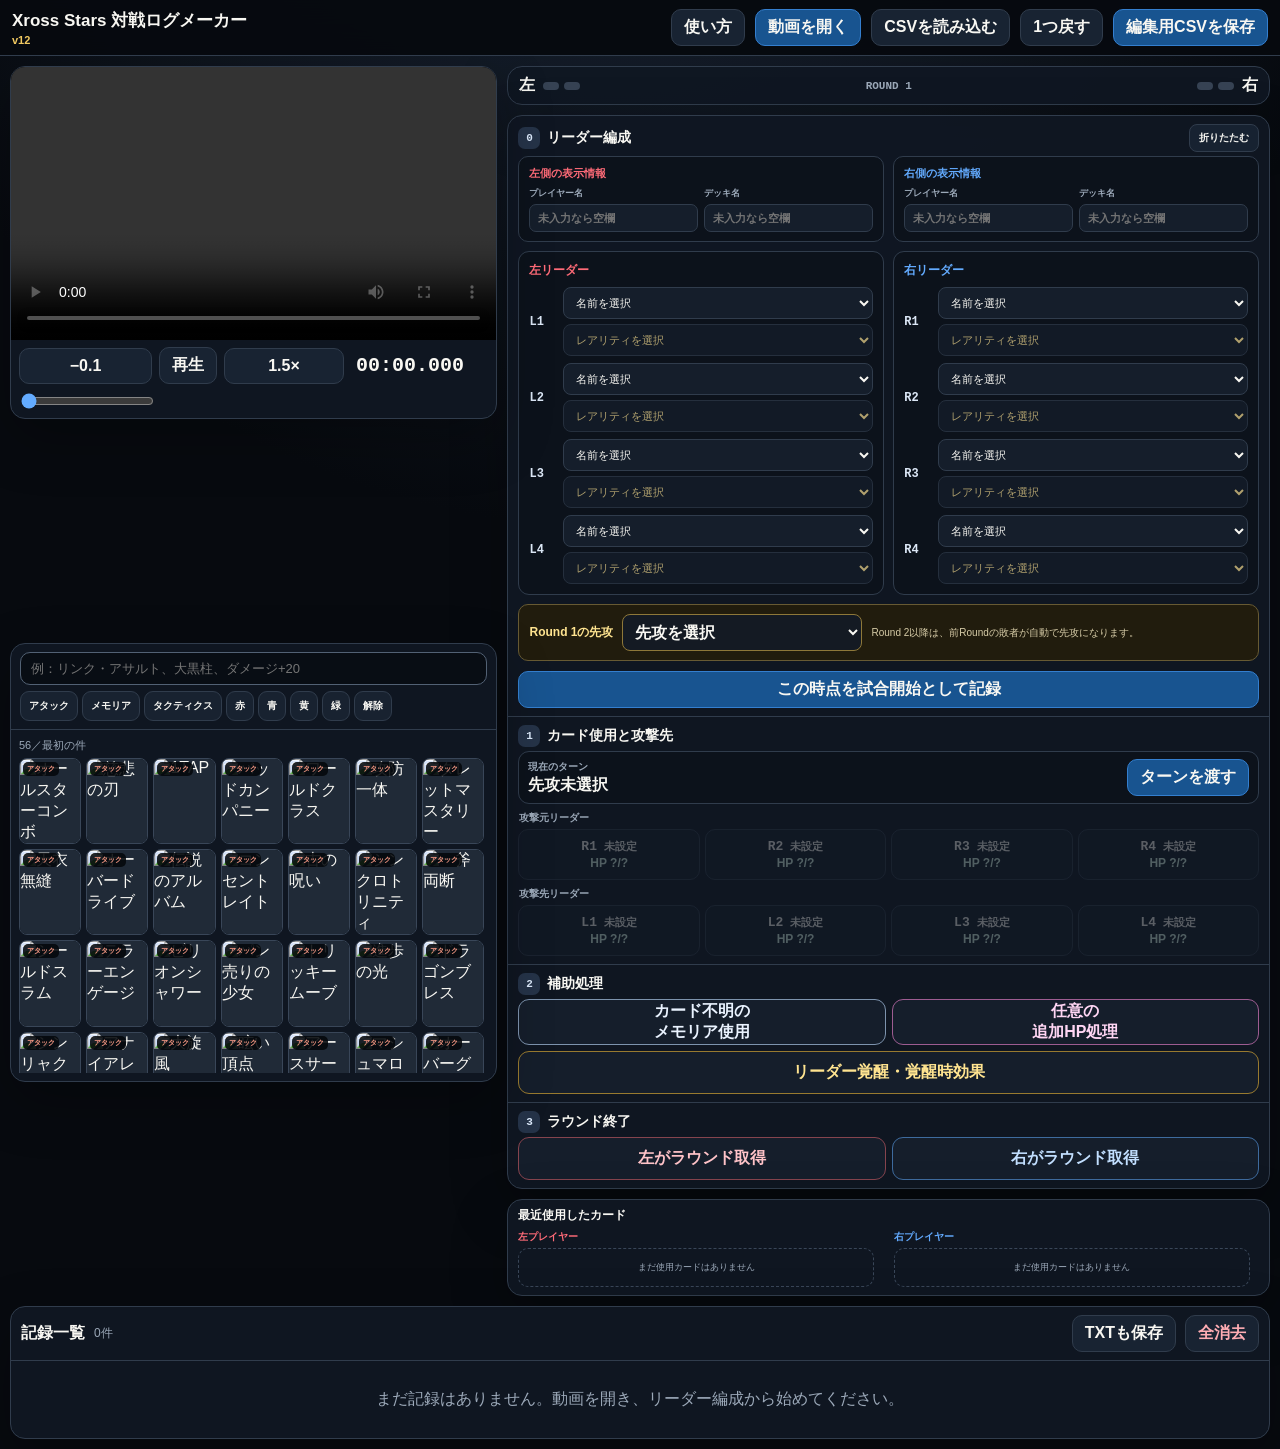
==== commit bfd02c50: "Fix tactics stats and post-attack effect sources" ====
--- a/index.html
+++ b/index.html
@@ -3,7 +3,7 @@
 <head>
   <meta charset="utf-8">
   <meta name="viewport" content="width=device-width, initial-scale=1">
-  <title>Xross Stars 対戦ログメーカー v11</title>
+  <title>Xross Stars 対戦ログメーカー v12</title>
   <style>
     :root{color-scheme:dark;--bg:#070a0f;--panel:#101722;--panel2:#151e2b;--line:#303c4c;--ink:#f8f7f2;--muted:#9ca9b9;--left:#ff6b78;--right:#63abff;--gold:#f2ca61;--ok:#67d8a5;--attack:#ef6b52;--memoria:#dfe9f4}
     *{box-sizing:border-box}body{margin:0;background:radial-gradient(circle at 48% -18%,#1b2738 0,var(--bg) 43%);color:var(--ink);font-family:"Yu Gothic UI","Noto Sans JP",sans-serif}button,input,select{font:inherit}button{color:inherit}.topbar{position:sticky;top:0;z-index:30;display:flex;align-items:center;gap:10px;min-height:64px;padding:10px 16px;border-bottom:1px solid var(--line);background:rgba(7,10,15,.96);backdrop-filter:blur(14px)}.brand strong{display:block;font-size:17px}.brand span{display:block;margin-top:2px;color:var(--muted);font-size:11px}.spacer{flex:1}.button{min-height:42px;padding:9px 14px;border:1px solid var(--line);border-radius:10px;background:#182332;font-weight:900;cursor:pointer}.topbar a.button{display:inline-flex;align-items:center;justify-content:center;color:var(--ink);text-decoration:none}.button:hover{border-color:#71829a;background:#213044}.button.primary{border-color:#347fcf;background:#185490}.button.danger{color:#ffadb4}.button:disabled{cursor:not-allowed;opacity:.4}.app{display:grid;grid-template-columns:minmax(610px,1.48fr) minmax(430px,.9fr);gap:14px;padding:14px}.panel{overflow:hidden;border:1px solid var(--line);border-radius:15px;background:rgba(16,23,34,.98);box-shadow:0 20px 55px rgba(0,0,0,.25)}.viewer{position:sticky;top:78px;align-self:start}.video-wrap{position:relative;aspect-ratio:16/9;background:#000}video{display:block;width:100%;height:100%;object-fit:contain}.video-error{position:absolute;inset:0;display:none;place-items:center;padding:20px;color:var(--muted);text-align:center;background:rgba(5,7,10,.97)}.video-error-card{width:min(560px,100%);padding:18px;border:1px solid #824956;border-radius:13px;background:#171016;box-shadow:0 18px 48px rgba(0,0,0,.5)}.video-error-card strong{display:block;color:#ffc1c7;font-size:18px}.video-error-card p{margin:9px 0 0;font-size:12px;line-height:1.65}.video-error-meta{margin:10px 0;padding:8px;border-radius:8px;background:#080b10;color:#f6d77d;font:900 11px/1.5 Consolas,monospace;overflow-wrap:anywhere}.video-error-command{display:block;margin:10px 0;padding:9px;border:1px solid #344457;border-radius:8px;background:#080d14;color:#cfe0f5;font:10px/1.5 Consolas,monospace;text-align:left;white-space:normal;overflow-wrap:anywhere}.video-error-actions{display:flex;justify-content:center;gap:8px;margin-top:12px}.video-error-actions .button{min-height:36px}.transport{display:grid;grid-template-columns:auto auto auto minmax(150px,auto) 1fr;align-items:center;gap:9px;padding:11px 12px}.time{padding:0 8px;font:900 24px/1 Consolas,monospace}.seek{width:100%;accent-color:var(--right)}.key-help{padding:0 14px 13px;color:var(--muted);font-size:11px}.controls{display:flex;flex-direction:column;gap:12px}.score{display:grid;grid-template-columns:1fr auto 1fr;align-items:center;gap:9px;padding:12px 15px}.score-side{display:flex;align-items:center;gap:8px;font-weight:900}.score-side.right{justify-content:flex-end}.score-pips{display:flex;gap:5px}.pip{width:16px;height:8px;border-radius:99px;background:#374354}.score-side.left .pip.on{background:var(--left)}.score-side.right .pip.on{background:var(--right)}.round-label{color:var(--muted);font:900 11px Consolas,monospace}.section{padding:15px}.section+.section{border-top:1px solid var(--line)}.section-title{display:flex;align-items:center;gap:9px;margin-bottom:5px}.step{display:grid;place-items:center;width:25px;height:25px;border-radius:8px;background:#253348;color:#dbe9fa;font:900 12px Consolas,monospace}h2{margin:0;font-size:16px}.sub{margin:0 0 12px;color:var(--muted);font-size:12px;line-height:1.55}.setup-grid{display:grid;grid-template-columns:1fr 1fr;gap:9px}.setup-side{padding:10px;border:1px solid var(--line);border-radius:11px;background:#0c121b}.setup-side>strong{display:block;margin-bottom:8px;font-size:12px}.setup-side.left>strong{color:var(--left)}.setup-side.right>strong{color:var(--right)}.leader-slot{display:grid;grid-template-columns:28px 1fr;gap:6px;align-items:center;margin-top:7px}.slot-id{color:#dce7f6;font:900 12px Consolas,monospace}.leader-pickers{display:grid;gap:5px}.leader-select{width:100%;padding:8px;border:1px solid var(--line);border-radius:8px;background:#151e2b;color:var(--ink);font-size:11px}.leader-variant{color:#f6dd91}.turn-state{display:flex;align-items:center;justify-content:space-between;gap:10px;padding:11px 12px;border:1px solid var(--line);border-radius:11px;background:#0c121b}.turn-state small{display:block;color:var(--muted);font-size:10px;font-weight:900}.turn-state strong{display:block;margin-top:3px;font-size:18px}.turn-state strong.left{color:var(--left)}.turn-state strong.right{color:var(--right)}.workflow{margin-top:12px;padding:11px;border:1px solid #3b5269;border-radius:11px;background:#0b151f}.workflow b{color:var(--gold)}.workflow p{margin:4px 0 0;color:#c5d7e8;font-size:11px;line-height:1.5}.leaders{display:grid;grid-template-columns:repeat(4,1fr);gap:7px}.leader{min-height:67px;padding:7px 4px;border:1px solid var(--line);border-radius:10px;background:#141d29;text-align:center;cursor:pointer}.leader b{display:block;font:900 14px Consolas,monospace}.leader span{display:block;overflow:hidden;margin-top:4px;color:var(--muted);font-size:9px;white-space:nowrap;text-overflow:ellipsis}.leader.selected{border-color:var(--gold);background:#3a3219;box-shadow:inset 0 0 0 1px var(--gold)}.leader.target:hover{border-color:var(--attack);background:#3c201b}.leader:disabled{cursor:not-allowed;opacity:.32}.leader-caption{display:flex;justify-content:space-between;margin:11px 1px 6px;color:var(--muted);font-size:10px;font-weight:900}.after-attack{display:none;margin-top:10px;padding:11px;border:1px solid #5a4557;border-radius:10px;background:#1b111d}.after-attack.show{display:block}.after-attack strong{display:block;color:#ffd4f3;font-size:12px}.after-buttons{display:flex;gap:8px;margin-top:8px}.after-buttons button{flex:1;min-height:40px;border:1px solid var(--line);border-radius:9px;background:#182332;font-weight:900;cursor:pointer}.after-buttons .effect{border-color:#a45b94;color:#ffd7f5}.quick-grid,.action-grid{display:grid;grid-template-columns:1fr 1fr;gap:8px}.quick,.action{min-height:54px;border:1px solid var(--line);border-radius:11px;background:#151e2b;font-weight:900;cursor:pointer}.quick.left{border-color:#86444e;color:#ffc3c8}.quick.right{border-color:#3e6b9e;color:#c2dfff}.action.awaken{grid-column:1/-1;border-color:#987a2f;color:#ffe490}.action.effect{border-color:#9d5c91;color:#ffd6f4}.action.memoria{border-color:#7d93ad;color:#eaf3ff}.catalog-panel{grid-column:1/-1}.catalog-head{display:flex;align-items:end;gap:10px;padding:14px 15px;border-bottom:1px solid var(--line)}.catalog-head .search{flex:1}.search label{display:block;margin-bottom:6px;color:var(--muted);font-size:11px;font-weight:900}.search input{width:100%;padding:12px 13px;border:1px solid #526174;border-radius:10px;background:#080d14;color:var(--ink);font-size:15px;outline:none}.search input:focus{border-color:var(--right);box-shadow:0 0 0 3px rgba(99,171,255,.12)}.filters{display:flex;gap:6px;flex-wrap:wrap}.filter{min-height:42px;padding:8px 12px;border:1px solid var(--line);border-radius:9px;background:#182230;font-size:11px;font-weight:900;cursor:pointer}.filter.on{border-color:var(--gold);background:#3a3219;color:#fff0bb}.catalog-body{display:grid;grid-template-columns:minmax(0,1.35fr) minmax(280px,.65fr);min-height:320px}.result-side{padding:13px;border-right:1px solid var(--line)}.catalog-note{display:flex;justify-content:space-between;margin-bottom:9px;color:var(--muted);font-size:11px}.card-grid{display:grid;grid-template-columns:repeat(auto-fill,minmax(112px,1fr));gap:10px;max-height:520px;overflow:auto;padding-right:4px}.card-button{position:relative;overflow:hidden;padding:0;border:1px solid #394658;border-radius:11px;background:#0b1119;text-align:left;cursor:pointer}.card-button:hover{transform:translateY(-1px);border-color:var(--gold)}.card-button img{display:block;width:100%;aspect-ratio:5/7;object-fit:cover;background:#202a37}.card-meta{padding:7px}.card-meta strong{display:block;overflow:hidden;font-size:11px;white-space:nowrap;text-overflow:ellipsis}.card-meta span{display:block;margin-top:3px;color:var(--muted);font:800 9px Consolas,monospace}.type-badge{position:absolute;top:6px;left:6px;padding:4px 6px;border-radius:7px;background:rgba(4,7,11,.88);font-size:9px;font-weight:900}.type-badge.attack{color:#ff9e88}.type-badge.memoria{color:#f0f6ff}.recent-side{padding:13px}.recent-side h3{margin:0;font-size:14px}.recent-side>p{margin:4px 0 11px;color:var(--muted);font-size:10px}.recent-list{display:grid;grid-template-columns:repeat(3,1fr);gap:8px}.recent-card{position:relative;overflow:hidden;padding:0;border:1px solid var(--line);border-radius:9px;background:#0b1119;cursor:pointer}.recent-card img{display:block;width:100%;aspect-ratio:5/7;object-fit:cover}.recent-card span{position:absolute;right:4px;bottom:4px;padding:3px 6px;border-radius:99px;background:#06101bd9;font-size:10px;font-weight:900}.recent-empty{padding:25px 10px;color:var(--muted);font-size:11px;text-align:center;border:1px dashed #394658;border-radius:10px}.log-panel{grid-column:1/-1}.log-head{display:flex;align-items:center;gap:9px;padding:12px 15px;border-bottom:1px solid var(--line)}.count{color:var(--muted);font-size:12px}.events{display:grid}.event{display:grid;grid-template-columns:100px 92px 1fr auto;align-items:center;gap:9px;min-height:57px;padding:8px 12px;border-bottom:1px solid #27313e}.event-time{border:0;background:transparent;color:#cfe0f5;font:900 12px Consolas,monospace;text-align:left;cursor:pointer}.event-type{display:inline-flex;justify-content:center;padding:5px 7px;border-radius:99px;background:#263348;font-size:10px;font-weight:900}.event-detail{font-size:12px;font-weight:800}.icon-button{width:35px;height:35px;border:1px solid var(--line);border-radius:8px;background:#192331;color:#ffaab1;cursor:pointer}.empty-log{padding:28px;color:var(--muted);text-align:center}.toast{position:fixed;left:50%;bottom:22px;z-index:60;transform:translate(-50%,18px);padding:11px 18px;border:1px solid #4c9d7e;border-radius:99px;background:#123a2c;color:#c3ffe3;font-weight:900;opacity:0;pointer-events:none;transition:.2s}.toast.show{transform:translate(-50%,0);opacity:1}dialog{width:min(580px,calc(100vw - 28px));padding:0;border:1px solid #536275;border-radius:15px;background:#101722;color:var(--ink);box-shadow:0 28px 90px rgba(0,0,0,.7)}dialog::backdrop{background:rgba(2,5,9,.78);backdrop-filter:blur(5px)}.dialog-head{display:flex;align-items:center;gap:10px;padding:14px 16px;border-bottom:1px solid var(--line)}.dialog-body{padding:16px}.dialog-body label{display:block;margin-top:12px;color:var(--muted);font-size:11px;font-weight:900}.dialog-body select,.dialog-body input{width:100%;margin-top:6px;padding:11px;border:1px solid var(--line);border-radius:9px;background:#090f17;color:var(--ink)}.effect-preview{margin-top:11px;padding:11px;border-left:4px solid var(--gold);border-radius:8px;background:#211c0d;font-size:12px;line-height:1.55}.amount-control{display:grid;grid-template-columns:52px 1fr 52px;gap:8px;align-items:end}.amount-control button{height:43px;border:1px solid var(--line);border-radius:9px;background:#1b2737;font-size:20px;font-weight:900;cursor:pointer}.dialog-actions{display:flex;justify-content:flex-end;gap:8px;padding:0 16px 16px}.damage-summary{display:grid;grid-template-columns:1fr 1fr;gap:8px;margin-top:10px}.damage-summary div{padding:10px;border:1px solid var(--line);border-radius:9px;background:#0b121b}.damage-summary small{display:block;color:var(--muted);font-size:9px}.damage-summary strong{display:block;margin-top:4px;font-size:17px}.warning{color:#ffbdc2}.ok{color:var(--ok)}
@@ -12,11 +12,12 @@
     @media(max-width:1100px){.app{grid-template-columns:1fr;grid-template-areas:"viewer" "controls" "catalog" "log"}.viewer{position:static;max-width:none}.catalog-panel,.log-panel{grid-column:1}}@media(max-width:650px){.topbar{flex-wrap:wrap}.brand{width:100%}.app{padding:8px}.transport{grid-template-columns:auto auto auto 1fr}.seek{grid-column:1/-1}.setup-grid{grid-template-columns:1fr}.leaders{grid-template-columns:repeat(2,1fr)}.catalog-head{align-items:stretch;flex-direction:column}.recent-columns{grid-template-columns:1fr}.recent-list{grid-template-columns:repeat(8,1fr)}.event{grid-template-columns:120px 72px 1fr auto;gap:5px;padding:7px}.card-grid{grid-template-columns:repeat(5,1fr)}}
     .match-info-grid{display:grid;grid-template-columns:1fr 1fr;gap:9px;margin-bottom:9px}.match-info-side{padding:9px 10px;border:1px solid var(--line);border-radius:10px;background:#0c121b}.match-info-side>strong{display:block;margin-bottom:6px;font-size:11px}.match-info-side.left>strong{color:var(--left)}.match-info-side.right>strong{color:var(--right)}.match-info-fields{display:grid;grid-template-columns:1fr 1fr;gap:6px}.match-info-fields label{color:var(--muted);font-size:9px;font-weight:900}.match-info-fields input{width:100%;margin-top:4px;padding:7px 8px;border:1px solid var(--line);border-radius:7px;background:#151e2b;color:var(--ink);font-size:11px}.match-info-fields input:focus{border-color:var(--gold);outline:2px solid rgba(242,202,97,.12)}.match-info-fields input:disabled{opacity:.55}.first-player-choice{display:grid;grid-template-columns:auto minmax(170px,240px) 1fr;align-items:center;gap:9px;margin-top:9px;padding:9px 10px;border:1px solid #675a33;border-radius:10px;background:#211c0d}.first-player-choice label{color:#ffe490;font-size:12px;font-weight:900}.first-player-choice select{width:100%;padding:8px;border:1px solid #8e7839;border-radius:8px;background:#141a23;color:var(--ink);font-weight:900}.first-player-choice small{color:#d8cda8;font-size:10px}.setup-section.collapsed .match-info-grid,.setup-section.collapsed .first-player-choice{display:none}.event{grid-template-columns:138px 92px 1fr auto}.event-time-cell{display:grid;grid-template-columns:30px minmax(0,1fr);gap:5px;align-items:center}.time-jump{width:30px;height:32px;padding:0;border:1px solid var(--line);border-radius:7px;background:#192331;color:#9dcaff;cursor:pointer}.time-jump:hover{border-color:var(--right)}.event-time{width:100%;min-width:0;padding:7px 6px;border:1px solid #415064;border-radius:7px;background:#0a1018;color:#cfe0f5;font:900 11px Consolas,monospace;text-align:center;cursor:text}.event-time:focus{border-color:var(--gold);outline:2px solid rgba(242,202,97,.14)}@media(max-width:650px){.match-info-grid{grid-template-columns:1fr}.first-player-choice{grid-template-columns:1fr 1fr}.first-player-choice small{grid-column:1/-1}.event-time{font-size:10px}}
     .button.speed-active{border-color:var(--gold);background:#3a3219;color:#fff0bb}.event-actions{display:flex;gap:6px}.icon-button.edit{color:#a9d2ff}.edit-state{margin-top:12px;padding:11px;border:1px solid #415064;border-radius:10px;background:#0a1018}.edit-state>strong{display:block;margin-bottom:8px;color:var(--gold);font-size:12px}.edit-hp-grid{display:grid;grid-template-columns:repeat(2,1fr);gap:6px}.edit-hp{display:grid;grid-template-columns:34px minmax(0,1fr) auto;gap:6px;align-items:center;padding:7px 8px;border:1px solid #2f3b4b;border-radius:8px;background:#111a26;font-size:10px}.edit-hp b{font:900 11px Consolas,monospace}.edit-hp span{overflow:hidden;color:var(--muted);white-space:nowrap;text-overflow:ellipsis}.edit-hp em{color:#eaf3ff;font-style:normal;font-weight:900}.edit-hp.down{opacity:.48}.edit-hp.awake{border-color:#8d742c}.edit-fields{display:grid;grid-template-columns:1fr 1fr;gap:9px}.edit-fields label.full{grid-column:1/-1}.edit-note{margin-top:8px;color:var(--muted);font-size:10px;line-height:1.5}@media(max-width:650px){.edit-hp-grid,.edit-fields{grid-template-columns:1fr}.edit-fields label.full{grid-column:auto}}
+    #after-attack-dialog{width:min(880px,calc(100vw - 28px))}.after-review-copy{margin:0 0 12px;color:#c9d7e8;font-size:12px;line-height:1.65}.after-effect-list{display:grid;grid-template-columns:repeat(auto-fit,minmax(250px,1fr));gap:10px;max-height:62vh;overflow:auto}.after-effect-card{display:grid;grid-template-columns:84px minmax(0,1fr);gap:10px;padding:10px;border:1px solid #4d4255;border-radius:11px;background:#12101a}.after-effect-card img{grid-row:1/4;width:84px;aspect-ratio:5/7;object-fit:contain;border:1px solid #3b4656;border-radius:7px;background:#05070a}.after-effect-card strong{font-size:13px}.after-effect-card p{margin:5px 0;color:#c8d4e2;font-size:10px;line-height:1.5}.after-effect-card small{color:var(--muted);font-size:9px}.after-effect-actions{display:flex;gap:6px;align-self:end}.after-effect-actions button{flex:1;min-height:34px;padding:6px;border:1px solid var(--line);border-radius:8px;background:#1a2534;font-size:10px;font-weight:900;cursor:pointer}.after-effect-actions .use{border-color:#a45b94;color:#ffd7f5}.after-effect-actions .skip{color:#b9c4d1}.effect-source{display:none;grid-template-columns:70px 1fr;gap:10px;align-items:center;margin-bottom:10px;padding:9px;border:1px solid #594761;border-radius:9px;background:#17111b}.effect-source.show{display:grid}.effect-source img{width:70px;aspect-ratio:5/7;object-fit:contain;border-radius:6px;background:#05070a}.effect-source strong{display:block;color:#ffd7f5}.effect-source span{display:block;margin-top:4px;color:#c8d4e2;font-size:10px;line-height:1.45}@media(max-width:650px){.after-effect-list{grid-template-columns:1fr}.after-effect-card{grid-template-columns:68px minmax(0,1fr)}.after-effect-card img{width:68px}}
   </style>
 </head>
 <body>
   <header class="topbar">
-    <div class="brand"><strong>Xross Stars 対戦ログメーカー <span style="color:var(--gold)">v11</span></strong><span>カードを押す → 必要な対象を押す。画像認識なしで編集に必要な情報を記録します。</span></div>
+    <div class="brand"><strong>Xross Stars 対戦ログメーカー <span style="color:var(--gold)">v12</span></strong><span>カードを押す → 必要な対象を押す。画像認識なしで編集に必要な情報を記録します。</span></div>
     <div class="spacer"></div>
     <a class="button" href="guide.html" target="_blank" rel="noopener">使い方</a><label class="button primary">動画を開く<input id="video-file" type="file" accept=".mp4,.m4v,.mov,.webm,video/mp4,video/quicktime,video/webm" hidden></label>
     <label class="button">CSVを読み込む<input id="import-csv" type="file" accept=".csv,text/csv" hidden></label>
@@ -66,9 +67,10 @@
   <div id="toast" class="toast"></div>
 
   <dialog id="attack-dialog"><div class="dialog-head"><strong>アタックダメージの確認</strong><div class="spacer"></div><button id="attack-close" class="icon-button">×</button></div><div class="dialog-body"><div id="attack-effect" class="effect-preview"></div><div class="damage-summary"><div><small>攻撃元リーダーATK</small><strong id="leader-atk-copy">30</strong></div><div><small>カードから読み取った加算値</small><strong id="card-damage-copy">+0</strong></div></div><label>最終ダメージ（条件付き効果はここで修正）<div class="amount-control"><button data-amount-target="attack" data-delta="-10">−</button><input id="attack-amount" type="number" min="0" step="10" value="30"><button data-amount-target="attack" data-delta="10">＋</button></div></label><div id="attack-hp-copy" class="effect-preview"></div></div><div class="dialog-actions"><button id="attack-cancel" class="button">キャンセル</button><button id="attack-record" class="button primary">攻撃を記録して再生</button></div></dialog>
-  <dialog id="effect-dialog"><div class="dialog-head"><strong>派生ダメージ／回復</strong><div class="spacer"></div><button id="effect-close" class="icon-button">×</button></div><div class="dialog-body"><div class="effect-preview">対象を選択したあと動画を停止しています。10刻みで量を確定してください。</div><label>処理<select id="effect-operation"><option value="damage">追加ダメージ</option><option value="heal">回復</option></select></label><label>対象<select id="effect-target"></select></label><label>量<div class="amount-control"><button data-amount-target="effect" data-delta="-10">−</button><input id="effect-amount" type="number" min="0" step="10" value="10"><button data-amount-target="effect" data-delta="10">＋</button></div></label></div><div class="dialog-actions"><button id="effect-cancel" class="button">キャンセル</button><button id="effect-record" class="button primary">記録して再生</button></div></dialog>
+  <dialog id="effect-dialog"><div class="dialog-head"><strong>派生ダメージ／回復</strong><div class="spacer"></div><button id="effect-close" class="icon-button">×</button></div><div class="dialog-body"><div id="effect-source" class="effect-source"><img id="effect-source-image" alt=""><div><strong id="effect-source-name"></strong><span id="effect-source-copy"></span></div></div><div class="effect-preview">対象を選択したあと動画を停止しています。10刻みで量を確定してください。</div><label>処理<select id="effect-operation"><option value="damage">追加ダメージ</option><option value="heal">回復</option></select></label><label>対象<select id="effect-target"></select></label><label>量<div class="amount-control"><button data-amount-target="effect" data-delta="-10">−</button><input id="effect-amount" type="number" min="0" step="10" value="10"><button data-amount-target="effect" data-delta="10">＋</button></div></label></div><div class="dialog-actions"><button id="effect-cancel" class="button">キャンセル</button><button id="effect-record" class="button primary">このHP処理を記録</button></div></dialog>
   <dialog id="awaken-dialog"><div class="dialog-head"><strong>覚醒と覚醒時効果の確認</strong><div class="spacer"></div><button id="awaken-close" class="icon-button">×</button></div><div class="dialog-body"><label>① 覚醒したリーダー<select id="awaken-leader"></select></label><div id="awaken-effect" class="effect-preview"></div><label id="awaken-target-wrap">② 覚醒時効果を受けるリーダー<select id="awaken-target"></select></label><label id="awaken-amount-wrap">③ ダメージ／回復量<input id="awaken-amount" type="number" min="0" step="10" value="0"></label><div id="awaken-confirm" class="effect-preview"></div></div><div class="dialog-actions"><button id="awaken-cancel" class="button">やめる</button><button id="awaken-record" class="button primary">上の内容で覚醒を記録</button></div></dialog>
   <dialog id="tactics-dialog"><div class="dialog-head"><strong>タクティクスカードの使用</strong><div class="spacer"></div><button id="tactics-close" class="icon-button">×</button></div><div class="dialog-body"><div id="tactics-effect" class="effect-preview"></div><label id="tactics-leader-wrap">装備するリーダー<select id="tactics-leader"></select></label><div id="tactics-confirm" class="effect-preview"></div></div><div class="dialog-actions"><button id="tactics-cancel" class="button">キャンセル</button><button id="tactics-record" class="button primary">この内容で記録</button></div></dialog>
+  <dialog id="after-attack-dialog"><div class="dialog-head"><strong>アタック後効果の処理順を選択</strong></div><div class="dialog-body"><p class="after-review-copy">カードを好きな順に選べます。「この効果を使う」で対象と数値を記録し、条件を満たさない・使わない効果は「使用しない」を押してください。</p><div id="after-effect-list" class="after-effect-list"></div></div><div class="dialog-actions"><button id="after-skip-all" class="button">残りをすべて使用しない</button></div></dialog>
   <dialog id="event-edit-dialog"><div class="dialog-head"><strong>記録内容を編集</strong><div class="spacer"></div><button id="event-edit-close" class="icon-button">×</button></div><div class="dialog-body"><div id="event-edit-summary" class="effect-preview"></div><div class="edit-fields"><label class="full">記録時刻<input id="event-edit-time" inputmode="decimal" placeholder="05:54.263"></label><div id="event-edit-fields" style="display:contents"></div></div><div class="edit-state"><strong id="event-edit-state-title">この処理の直前のHP</strong><div id="event-edit-hp" class="edit-hp-grid"></div><div class="edit-note">保存すると、この時点から後ろのダメージ・回復・ダウン判定をすべて時系列順に再計算します。</div></div></div><div class="dialog-actions"><button id="event-edit-cancel" class="button">キャンセル</button><button id="event-edit-save" class="button primary">修正して再計算</button></div></dialog>
   <script src="card-catalog.js?v=20260820-2"></script>
   <script>
@@ -78,21 +80,24 @@
     const leaders=allCards.filter(c=>c.type==='leader'),playCards=allCards.filter(c=>['attack','memoria','tactics'].includes(c.type));
     const defaultRoster={left:['L1','L2','L3','L4'].map(id=>({id,name:''})),right:['R1','R2','R3','R4'].map(id=>({id,name:''}))};
     const blankMatchInfo=()=>({left:{player_name:'',deck_name:''},right:{player_name:'',deck_name:''}});
-    let roster=structuredClone(defaultRoster),matchInfo=blankMatchInfo(),events=[],turn='right',firstPlayer='',round=1,score={left:0,right:0},setupCollapsed=false,selectedCard=null,selectedAttacker='',pendingAttack=null,pendingTactics=null,lastAttack=null,derivedTargetMode=false,filters={type:'',color:''},resumeAfterDialog=false,toastTimer,videoObjectUrl='',activeVideoProbe=null,editingEventIndex=-1,timelineCache=null;
+    let roster=structuredClone(defaultRoster),matchInfo=blankMatchInfo(),events=[],turn='right',firstPlayer='',round=1,score={left:0,right:0},setupCollapsed=false,selectedCard=null,selectedAttacker='',pendingAttack=null,pendingTactics=null,lastAttack=null,afterAttackSources=[],activeDerivedSource=null,derivedTargetMode=false,filters={type:'',color:''},resumeAfterDialog=false,toastTimer,videoObjectUrl='',activeVideoProbe=null,editingEventIndex=-1,timelineCache=null;
     const fmt=s=>{const totalMs=Math.max(0,Math.round((Number(s)||0)*1000)),minutes=Math.floor(totalMs/60000),seconds=Math.floor(totalMs/1000)%60,millis=totalMs%1000;return `${String(minutes).padStart(2,'0')}:${String(seconds).padStart(2,'0')}.${String(millis).padStart(3,'0')}`};
     const snap=()=>({time_sec:Number(video.currentTime||0).toFixed(3),time:fmt(video.currentTime)}),opposite=s=>s==='left'?'right':'left',sideLabel=s=>s==='left'?'左':'右';
     const leaderFor=id=>[...roster.left,...roster.right].find(x=>x.id===id),nameFor=id=>leaderFor(id)?.name||id;
     const cardById=id=>allCards.find(c=>String(c.id)===String(id));
     const esc=s=>String(s??'').replace(/[&<>"']/g,c=>({'&':'&amp;','<':'&lt;','>':'&gt;','"':'&quot;',"'":'&#39;'}[c]));
     const allRoster=()=>[...roster.left,...roster.right],rosterIds=()=>allRoster().map(l=>l.id);
-    function freshBattleState(){const damage={},down={},equipment={};for(const id of rosterIds()){damage[id]=0;down[id]=false;equipment[id]=[]}return{turn:firstPlayer||'right',firstPlayer:firstPlayer||'',round:1,score:{left:0,right:0},damage,down,equipment,awakened:new Set}}
-    function cloneBattleState(state){return{turn:state.turn,firstPlayer:state.firstPlayer,round:state.round,score:{...state.score},damage:{...state.damage},down:{...state.down},equipment:Object.fromEntries(Object.entries(state.equipment).map(([id,list])=>[id,[...list]])),awakened:new Set(state.awakened)}}
-    function maxHpAt(id,state){const l=leaderFor(id),awake=state.awakened.has(id);let max=Number(awake?l?.awaken_hp:l?.hp)||0;for(const e of state.equipment[id]||[]){const text=String(e.effect||''),normal=Number((text.match(/覚醒していないなら、基本の体力は(\d+)/)||[])[1]||0),awakened=Number((text.match(/覚醒しているなら、基本の体力は(\d+)/)||[])[1]||0);max=Math.max(max,awake?awakened:normal)}return max}
+    function freshBattleState(){const damage={},down={},equipment={};for(const id of rosterIds()){damage[id]=0;down[id]=false;equipment[id]=[]}return{turn:firstPlayer||'right',firstPlayer:firstPlayer||'',round:1,score:{left:0,right:0},damage,down,equipment,roundTactics:{left:[],right:[]},awakened:new Set}}
+    function cloneBattleState(state){return{turn:state.turn,firstPlayer:state.firstPlayer,round:state.round,score:{...state.score},damage:{...state.damage},down:{...state.down},equipment:Object.fromEntries(Object.entries(state.equipment).map(([id,list])=>[id,[...list]])),roundTactics:{left:[...(state.roundTactics?.left||[])],right:[...(state.roundTactics?.right||[])]},awakened:new Set(state.awakened)}}
+    function tacticsMode(card){const text=String(card?.effect||'');if(/これを装備しているリーダー|このリーダーにしかアタックできない|(?:体力|攻撃力)\s*\+\s*\d+/.test(text))return'equipment';if(text.includes('【ラウンド中】'))return'round';return'consumable'}
+    function statAdds(text,label){return[...String(text||'').matchAll(new RegExp(label+'\\s*\\+\\s*(\\d+)','g'))].reduce((sum,m)=>sum+Number(m[1]),0)}
+    function maxHpAt(id,state){const l=leaderFor(id),awake=state.awakened.has(id);let base=Number(awake?l?.awaken_hp:l?.hp)||0,override=0,add=0;for(const e of state.equipment[id]||[]){const text=String(e.effect||'');add+=statAdds(text,'体力');const pattern=awake?/覚醒しているなら、基本の体力は(\d+)になる/:/覚醒していないなら、基本の体力は(\d+)になる/;override=Math.max(override,Number((text.match(pattern)||[])[1]||0))}return(override||base)+add}
+    function attackAt(id,state){const l=leaderFor(id),awake=state.awakened.has(id),side=id.startsWith('L')?'left':'right';let value=Number(awake?l?.awaken_atk:l?.atk)||30;for(const e of state.equipment[id]||[])value+=statAdds(e.effect,'攻撃力');for(const e of state.roundTactics?.[side]||[])value+=statAdds(e.effect,'攻撃力(?:を)?');return value}
     function refreshDownState(state){for(const id of rosterIds()){const max=maxHpAt(id,state);state.down[id]=Boolean(state.down[id]||(max&&Number(state.damage[id]||0)>=max))}}
-    function hpTargets(target){const value=String(target||'');if(value==='left-all'||value==='right-all')return roster[value.startsWith('left')?'left':'right'].map(l=>l.id);return leaderFor(value)?[value]:[]}
-    function applyHpChange(state,target,operation,amount){const rows=[];for(const id of hpTargets(target)){const max=maxHpAt(id,state),beforeDamage=Number(state.damage[id]||0),afterDamage=operation==='heal'?Math.max(0,beforeDamage-amount):beforeDamage+amount;state.damage[id]=afterDamage;refreshDownState(state);rows.push({id,max,beforeDamage,afterDamage,hpBefore:max?Math.max(0,max-beforeDamage):'',hpAfter:max?Math.max(0,max-afterDamage):'',down:Boolean(state.down[id])})}return rows}
+    function hpTargets(target,excluded=''){const value=String(target||'');if(/^(left|right)(?:-other)?-all$/.test(value)){const side=value.startsWith('left')?'left':'right';return roster[side].map(l=>l.id).filter(id=>!value.includes('-other')||id!==excluded)}return leaderFor(value)?[value]:[]}
+    function applyHpChange(state,target,operation,amount,excluded=''){const rows=[];for(const id of hpTargets(target,excluded)){const max=maxHpAt(id,state),beforeDamage=Number(state.damage[id]||0),afterDamage=operation==='heal'?Math.max(0,beforeDamage-amount):beforeDamage+amount;state.damage[id]=afterDamage;refreshDownState(state);rows.push({id,max,beforeDamage,afterDamage,hpBefore:max?Math.max(0,max-beforeDamage):'',hpAfter:max?Math.max(0,max-afterDamage):'',down:Boolean(state.down[id])})}return rows}
     function writeDerivedHp(e,rows){if(rows.length===1){const x=rows[0];e.damage_before=x.beforeDamage;e.damage_after=x.afterDamage;e.hp_before=x.hpBefore;e.hp_after=x.hpAfter;e.down=x.down}else{e.damage_before='';e.damage_after='';e.hp_before='';e.hp_after='';e.down=''}}
-    function replayTimeline(nextEvents,mutate=false){const state=freshBattleState(),before=[];const start=nextEvents.find(e=>e.event==='match_start');if(start){state.firstPlayer=start.first_player||start.side||state.firstPlayer||'right';state.turn=state.firstPlayer}for(const e of nextEvents){before.push(cloneBattleState(state));if(e.event==='match_start'){state.firstPlayer=e.first_player||e.side||state.firstPlayer||'right';state.turn=state.firstPlayer;if(mutate){e.first_player=state.firstPlayer;e.side=state.firstPlayer}}else if(e.event==='turn'&&(e.side==='left'||e.side==='right'))state.turn=e.side;else if(e.event==='tactics'&&e.tactics_mode==='equipment'&&leaderFor(e.target)){state.equipment[e.target]??=[];state.equipment[e.target].push(e);refreshDownState(state)}else if(e.event==='damage'){const amount=Math.max(0,Number(e.damage||0)),rows=applyHpChange(state,e.target,'damage',amount);if(mutate){e.damage=amount;e.operation='damage';writeDerivedHp(e,rows)}}else if(e.event==='hp_effect'){const operation=e.operation==='heal'?'heal':'damage',amount=Math.max(0,Number(e.amount||e.damage||0)),rows=applyHpChange(state,e.target,operation,amount);if(mutate){e.operation=operation;e.amount=amount;e.damage=operation==='damage'?amount:'';writeDerivedHp(e,rows)}}else if(e.event==='awaken'){if(e.leader)state.awakened.add(e.leader);refreshDownState(state);const operation=e.operation==='heal'?'heal':e.operation==='damage'?'damage':'',amount=Math.max(0,Number(e.amount||e.damage||0)),rows=operation&&e.target?applyHpChange(state,e.target,operation,amount):[];if(mutate){e.operation=operation;e.amount=operation?amount:'';e.damage=operation==='damage'?amount:'';writeDerivedHp(e,rows)}}else if(e.event==='round'&&(e.winner==='left'||e.winner==='right')){const eventRound=Math.max(1,Number(e.round)||state.round),winner=e.winner,loser=opposite(winner),previousTurn=state.turn;state.score[winner]=Math.min(2,state.score[winner]+1);const matchOver=state.score[winner]>=2;if(!matchOver){state.round=eventRound+1;state.turn=loser}else state.round=eventRound;for(const id of rosterIds()){state.damage[id]=0;state.down[id]=false}if(mutate){e.round=eventRound;e.loser=loser;e.next_first=matchOver?'':loser;e.previous_turn=previousTurn}}}refreshDownState(state);return{before,final:state}}
+    function replayTimeline(nextEvents,mutate=false){const state=freshBattleState(),before=[];const start=nextEvents.find(e=>e.event==='match_start');if(start){state.firstPlayer=start.first_player||start.side||state.firstPlayer||'right';state.turn=state.firstPlayer}for(const e of nextEvents){before.push(cloneBattleState(state));if(e.event==='match_start'){state.firstPlayer=e.first_player||e.side||state.firstPlayer||'right';state.turn=state.firstPlayer;if(mutate){e.first_player=state.firstPlayer;e.side=state.firstPlayer}}else if(e.event==='turn'&&(e.side==='left'||e.side==='right'))state.turn=e.side;else if(e.event==='tactics'){const mode=e.tactics_mode||tacticsMode({effect:e.effect});if(mutate)e.tactics_mode=mode;if(mode==='equipment'&&leaderFor(e.target)){state.equipment[e.target]??=[];state.equipment[e.target].push(e);refreshDownState(state)}else if(mode==='round'&&(e.side==='left'||e.side==='right'))state.roundTactics[e.side].push(e)}else if(e.event==='damage'){const amount=Math.max(0,Number(e.damage||0)),rows=applyHpChange(state,e.target,'damage',amount);if(mutate){e.damage=amount;e.operation='damage';writeDerivedHp(e,rows)}}else if(e.event==='hp_effect'){const operation=e.operation==='heal'?'heal':'damage',amount=Math.max(0,Number(e.amount||e.damage||0)),rows=applyHpChange(state,e.target,operation,amount,e.excluded_target);if(mutate){e.operation=operation;e.amount=amount;e.damage=operation==='damage'?amount:'';writeDerivedHp(e,rows)}}else if(e.event==='awaken'){if(e.leader)state.awakened.add(e.leader);refreshDownState(state);const operation=e.operation==='heal'?'heal':e.operation==='damage'?'damage':'',amount=Math.max(0,Number(e.amount||e.damage||0)),rows=operation&&e.target?applyHpChange(state,e.target,operation,amount):[];if(mutate){e.operation=operation;e.amount=operation?amount:'';e.damage=operation==='damage'?amount:'';writeDerivedHp(e,rows)}}else if(e.event==='round'&&(e.winner==='left'||e.winner==='right')){const eventRound=Math.max(1,Number(e.round)||state.round),winner=e.winner,loser=opposite(winner),previousTurn=state.turn;state.score[winner]=Math.min(2,state.score[winner]+1);const matchOver=state.score[winner]>=2;if(!matchOver){state.round=eventRound+1;state.turn=loser}else state.round=eventRound;for(const id of rosterIds()){state.damage[id]=0;state.down[id]=false}state.roundTactics={left:[],right:[]};if(mutate){e.round=eventRound;e.loser=loser;e.next_first=matchOver?'':loser;e.previous_turn=previousTurn}}}refreshDownState(state);return{before,final:state}}
     function recalculateTimeline(){events.sort((a,b)=>Number(a.time_sec)-Number(b.time_sec));timelineCache=replayTimeline(events,true);const state=timelineCache.final,start=events.find(e=>e.event==='match_start');turn=state.turn;firstPlayer=state.firstPlayer||firstPlayer;round=state.round;score={...state.score};if(start)matchInfo={left:{player_name:start.left_player_name||'',deck_name:start.left_deck_name||''},right:{player_name:start.right_player_name||'',deck_name:start.right_deck_name||''}};return timelineCache}
     function notify(m){$('toast').textContent=m;$('toast').classList.add('show');clearTimeout(toastTimer);toastTimer=setTimeout(()=>$('toast').classList.remove('show'),1800)}
     const VIDEO_CODEC_INFO={
@@ -132,7 +137,7 @@
     function currentRoundEvents(){const index=events.map(e=>e.event).lastIndexOf('round');return events.slice(index+1)}
     function isDown(id){return Boolean((timelineCache||recalculateTimeline()).final.down[id])}
     function hpCopy(l){if(isDown(l.id))return'ダウン';const max=leaderMaxHp(l.id),remain=max?Math.max(0,max-currentDamage(l.id)):'?';return `HP ${remain}/${max||'?'}`}
-    function renderLeaders(){const copy=flowCopy();$('workflow').innerHTML=`<b>${esc(copy[0])}</b><p>${esc(copy[1])}</p>`;const enabled=selectedCard?.type==='attack'&&!derivedTargetMode;$('attackers').innerHTML=roster[turn].map(l=>`<button class="leader ${isDown(l.id)?'down':''} ${selectedAttacker===l.id?'selected':''}" data-attacker="${l.id}" ${enabled&&!isDown(l.id)?'':'disabled'}><span class="leader-line"><b>${l.id}</b><em>${esc(l.name||'未設定')}</em></span><span class="hp">${hpCopy(l)}</span></button>`).join('');const targetLeaders=derivedTargetMode?[...roster.left,...roster.right]:roster[opposite(turn)];$('targets').innerHTML=targetLeaders.map(l=>`<button class="leader target ${isDown(l.id)?'down':''}" data-target="${l.id}" ${!isDown(l.id)&&(derivedTargetMode||enabled&&selectedAttacker)?'':'disabled'}><span class="leader-line"><b>${l.id}</b><em>${esc(l.name||'未設定')}</em></span><span class="hp">${hpCopy(l)}</span></button>`).join('');document.querySelectorAll('[data-attacker]').forEach(b=>b.onclick=()=>{selectedAttacker=b.dataset.attacker;renderLeaders()});document.querySelectorAll('[data-target]').forEach(b=>b.onclick=()=>derivedTargetMode?openEffect(b.dataset.target):beginAttack(b.dataset.target));$('after-attack').classList.toggle('show',!!lastAttack&&!derivedTargetMode);if(lastAttack)$('after-copy').textContent=`${lastAttack.card_name}：${lastAttack.attacker} → ${lastAttack.target}、${lastAttack.damage}ダメージを記録しました。`}
+    function renderLeaders(){const copy=flowCopy();$('workflow').innerHTML=`<b>${esc(copy[0])}</b><p>${esc(copy[1])}</p>`;const enabled=selectedCard?.type==='attack'&&!derivedTargetMode,validDerived=derivedTargetMode&&activeDerivedSource?new Set(derivedTargetSpec(activeDerivedSource).ids):null;$('attackers').innerHTML=roster[turn].map(l=>`<button class="leader ${isDown(l.id)?'down':''} ${selectedAttacker===l.id?'selected':''}" data-attacker="${l.id}" ${enabled&&!isDown(l.id)?'':'disabled'}><span class="leader-line"><b>${l.id}</b><em>${esc(l.name||'未設定')}</em></span><span class="hp">${hpCopy(l)}</span></button>`).join('');const targetLeaders=derivedTargetMode?[...roster.left,...roster.right]:roster[opposite(turn)];$('targets').innerHTML=targetLeaders.map(l=>`<button class="leader target ${isDown(l.id)?'down':''}" data-target="${l.id}" ${!isDown(l.id)&&(derivedTargetMode?validDerived?.has(l.id):enabled&&selectedAttacker)?'':'disabled'}><span class="leader-line"><b>${l.id}</b><em>${esc(l.name||'未設定')}</em></span><span class="hp">${hpCopy(l)}</span></button>`).join('');document.querySelectorAll('[data-attacker]').forEach(b=>b.onclick=()=>{selectedAttacker=b.dataset.attacker;renderLeaders()});document.querySelectorAll('[data-target]').forEach(b=>b.onclick=()=>derivedTargetMode?openEffect(b.dataset.target):beginAttack(b.dataset.target));$('after-attack').classList.toggle('show',afterAttackSources.length>0&&!derivedTargetMode);if(afterAttackSources.length)$('after-copy').textContent=`未処理のアタック後効果が${afterAttackSources.length}件あります。動画を再開する前に確認してください。`}
     function imageSrc(c){return c.local_image?new URL(c.local_image,CARD_ASSET_BASE).href:c.image_url||''}
     function renderCatalog(){const q=$('card-search').value.trim().toLowerCase();let rows=playCards.filter(c=>{const match=!q||`${c.name} ${c.code} ${c.effect}`.toLowerCase().includes(q);return match&&(!filters.type||c.type===filters.type)&&(!filters.color||c.color===filters.color)});rows=rows.slice(0,q?120:56);$('result-count').textContent=`${rows.length}${q?'':'／最初の'}件`;const typeName={attack:'アタック',memoria:'メモリア',tactics:'タクティクス'};const html=rows.map(c=>`<button class="card-button" data-card-id="${c.id}" title="${esc(c.effect)}"><span class="type-badge ${c.type}">${typeName[c.type]||c.type}</span><img src="${esc(imageSrc(c))}" alt="${esc(c.name)}" loading="lazy"><div class="card-meta"><strong>${esc(c.name)}</strong><span>${esc(c.code)}</span></div></button>`).join('');$('card-results').innerHTML=html||'<div class="recent-empty">該当するカードがありません。</div>';document.querySelectorAll('[data-card-id]').forEach(b=>b.onclick=()=>selectCard(cardById(b.dataset.cardId)));renderRecent('left');renderRecent('right')}
     function usages(side){const map=new Map;for(const e of events){if(e.side!==side||!e.card_id)continue;const key=String(e.card_id),x=map.get(key)||{card:cardById(e.card_id),count:0,last:0};x.count++;x.last=Number(e.time_sec);map.set(key,x)}return [...map.values()].filter(x=>x.card).sort((a,b)=>b.last-a.last)}
@@ -142,15 +147,27 @@
     function attackEnhancementBonus(effect){const matches=[...String(effect||'').matchAll(/【アタック強化】[^【]*?ダメージ\s*\+\s*(\d+)/g)];return matches.reduce((sum,m)=>sum+Number(m[1]),0)}
     function pendingMemoriaBonus(){let total=0;for(let i=events.length-1;i>=0;i--){const e=events[i];if(e.event==='turn'||e.event==='damage'||e.event==='round')break;if(e.side===turn&&['memoria','tactics'].includes(e.event))total+=attackEnhancementBonus(e.effect)}return total}
     function currentDamage(id){return Number((timelineCache||recalculateTimeline()).final.damage[id]||0)}
-    function leaderAttack(id){const l=leaderFor(id),awake=(timelineCache||recalculateTimeline()).final.awakened.has(id);return Number(awake?l?.awaken_atk:l?.atk)||30}
+    function leaderAttack(id){return attackAt(id,(timelineCache||recalculateTimeline()).final)}
     function equippedTactics(id){return[...((timelineCache||recalculateTimeline()).final.equipment[id]||[])]}
     function leaderMaxHp(id){return maxHpAt(id,(timelineCache||recalculateTimeline()).final)}
     function beginAttack(target){pauseForDialog();const atk=leaderAttack(selectedAttacker),bonus=attackBonus(selectedCard.effect)+pendingMemoriaBonus();pendingAttack={card:selectedCard,attacker:selectedAttacker,target,leader_atk:atk,bonus};$('attack-effect').textContent=`${selectedCard.name}｜${selectedCard.effect||'効果テキストなし'}`;$('leader-atk-copy').textContent=atk;$('card-damage-copy').textContent=`+${bonus}`;$('attack-amount').value=atk+bonus;updateAttackHp();$('attack-dialog').showModal()}
     function updateAttackHp(){if(!pendingAttack)return;const amount=Math.max(0,Number($('attack-amount').value)||0),beforeDamage=currentDamage(pendingAttack.target),max=leaderMaxHp(pendingAttack.target),afterDamage=beforeDamage+amount,remain=max?Math.max(0,max-afterDamage):'?';$('attack-hp-copy').innerHTML=`${pendingAttack.target} ${esc(nameFor(pendingAttack.target))}｜ダメージカウンター ${beforeDamage} → <b>${afterDamage}</b>｜残りHP ${remain}${max?` / ${max}`:''}${max&&afterDamage>=max?'<br><span class="warning">ダウン候補：記録後に覚醒処理を確認してください。</span>':''}`}
-    function recordAttack(){const amount=Math.max(0,Number($('attack-amount').value)||0),max=leaderMaxHp(pendingAttack.target),beforeDamage=currentDamage(pendingAttack.target),afterDamage=beforeDamage+amount,c=pendingAttack.card;addEvent({event:'damage',side:turn,card_id:c.id,card_name:c.name,card_code:c.code,card_type:c.type,card_image:c.image_url,card_local_image:c.local_image,effect:c.effect,attacker:pendingAttack.attacker,target:pendingAttack.target,damage:amount,damage_before:beforeDamage,damage_after:afterDamage,hp_before:max?Math.max(0,max-beforeDamage):'',hp_after:max?Math.max(0,max-afterDamage):'',down:max?afterDamage>=max:'',confidence:'manual-card'});lastAttack={card_name:c.name,attacker:pendingAttack.attacker,target:pendingAttack.target,damage:amount};selectedCard=null;selectedAttacker='';pendingAttack=null;closeAndResume($('attack-dialog'));renderLeaders();if(max&&afterDamage>=max)notify('ダウン候補です。攻撃元リーダーの覚醒を確認してください');else notify('攻撃とHPを記録しました')}
-    function chooseDerivedTarget(){derivedTargetMode=true;selectedCard=null;selectedAttacker='';renderLeaders();video.play().catch(()=>{})}
-    function openEffect(preselected=''){pauseForDialog();derivedTargetMode=false;const source=lastAttack||{};$('effect-target').innerHTML=[...roster.left,...roster.right].map(l=>`<option value="${l.id}" ${l.id===(preselected||source.target)?'selected':''}>${l.id} ${esc(l.name||'未設定')}</option>`).join('');$('effect-operation').value='damage';$('effect-amount').value=10;$('effect-dialog').showModal();renderLeaders()}
-    function recordEffect(){const target=$('effect-target').value,operation=$('effect-operation').value,amount=Math.max(0,Number($('effect-amount').value)||0),max=leaderMaxHp(target),before=currentDamage(target),after=operation==='heal'?Math.max(0,before-amount):before+amount;addEvent({event:'hp_effect',side:turn,target,operation,amount,damage:operation==='damage'?amount:'',damage_before:before,damage_after:after,hp_before:max?Math.max(0,max-before):'',hp_after:max?Math.max(0,max-after):'',source_type:lastAttack?'attack':'manual',source_card_name:lastAttack?.card_name||'',confidence:'manual-effect'});derivedTargetMode=false;closeAndResume($('effect-dialog'));notify(`${target}へ${operation==='heal'?'回復':'派生ダメージ'}${amount}を記録`)}
+    function afterAttackText(effect){const text=String(effect||''),index=text.indexOf('【アタック後】');return index<0?'':text.slice(index)}
+    function afterAttackOperations(effect){const text=afterAttackText(effect).replace(/（[^）]*）/g,''),rows=[];let previousEnd=0;for(const match of text.matchAll(/(\d+)\s*(ダメージ|回復)/g)){const before=text.slice(0,match.index),sentenceStart=Math.max(before.lastIndexOf('。'),before.lastIndexOf('\n'))+1,start=Math.max(sentenceStart,previousEnd),context=text.slice(start,match.index+match[0].length).replace(/^[、,\s]+/,'').trim();previousEnd=match.index+match[0].length;if(match[2]==='回復'&&!context.includes('リーダー'))continue;rows.push({operation:match[2]==='回復'?'heal':'damage',amount:Number(match[1]),context})}return rows}
+    function sourceFromEvent(e,key){return{key,side:turn,source_type:e.card_type||e.event,card_id:e.card_id,card_name:e.card_name,card_code:e.card_code,card_type:e.card_type||e.event,image_url:e.card_image||'',local_image:e.card_local_image||'',effect:e.effect||'',after_text:afterAttackText(e.effect),operations:afterAttackOperations(e.effect),operation_index:0,attack_target:lastAttack?.target||''}}
+    function sourceFromCard(c,key,attacker,target){return{key,side:turn,source_type:c.type,card_id:c.id,card_name:c.name,card_code:c.code,card_type:c.type,image_url:c.image_url||'',local_image:c.local_image||'',effect:c.effect||'',after_text:afterAttackText(c.effect),operations:afterAttackOperations(c.effect),operation_index:0,attacker,attack_target:target}}
+    function collectAfterAttackSources(card,attacker,target){const found=[],seen=new Set,add=source=>{if(!source.operations.length||seen.has(source.key))return;seen.add(source.key);found.push(source)};let boundary=-1;for(let i=events.length-1;i>=0;i--){if(['turn','damage','round','match_start'].includes(events[i].event)){boundary=i;break}}for(let i=boundary+1;i<events.length;i++){const e=events[i];if(e.side===turn&&['memoria','tactics'].includes(e.event))add(sourceFromEvent(e,`event-${i}`))}for(const e of equippedTactics(attacker)){const i=events.indexOf(e);add(sourceFromEvent(e,`event-${i}`))}add(sourceFromCard(card,'current-attack',attacker,target));for(const source of found)source.attack_target=target;return found}
+    function derivedTargetSpec(source){const operation=source.operations[source.operation_index]||{},text=operation.context||source.after_text||'',opponent=/対戦相手[^。\n]*リーダー/.test(text),own=/自分[^。\n]*リーダー/.test(text),side=opponent?opposite(source.side):own?source.side:operation.operation==='heal'?source.side:opposite(source.side),other=text.includes('他のリーダー'),all=text.includes('すべて');let ids=roster[side].map(l=>l.id).filter(id=>!isDown(id));if(other)ids=ids.filter(id=>id!==source.attack_target);if(text.includes('ダメージを受けている'))ids=ids.filter(id=>currentDamage(id)>0);return{ids,token:all?`${side}${other?'-other':''}-all`:'',operation}}
+    function renderAfterAttackReview(){derivedTargetMode=false;activeDerivedSource=null;if(!afterAttackSources.length)return finishAfterAttackReview();$('after-effect-list').innerHTML=afterAttackSources.map(source=>{const op=source.operations[source.operation_index],remaining=source.operations.length-source.operation_index;return`<article class="after-effect-card"><img src="${esc(imageSrc(source))}" alt="${esc(source.card_name)}"><div><strong>${esc(source.card_name)}</strong><p>${esc(source.after_text)}</p><small>次のHP処理：${op.operation==='heal'?'回復':'ダメージ'} ${op.amount}｜残り${remaining}件</small><div class="after-effect-actions"><button class="use" data-after-use="${esc(source.key)}">この効果を使う</button><button class="skip" data-after-skip="${esc(source.key)}">使用しない</button></div></div></article>`}).join('');document.querySelectorAll('[data-after-use]').forEach(b=>b.onclick=()=>startDerivedSource(b.dataset.afterUse));document.querySelectorAll('[data-after-skip]').forEach(b=>b.onclick=()=>skipDerivedSource(b.dataset.afterSkip));if(!$('after-attack-dialog').open)$('after-attack-dialog').showModal();renderLeaders()}
+    function finishAfterAttackReview(){if($('after-attack-dialog').open)$('after-attack-dialog').close();afterAttackSources=[];activeDerivedSource=null;derivedTargetMode=false;lastAttack=null;renderLeaders();if(resumeAfterDialog)video.play().catch(()=>{});resumeAfterDialog=false}
+    function skipDerivedSource(key){afterAttackSources=afterAttackSources.filter(source=>source.key!==key);renderAfterAttackReview()}
+    function skipAllAfterAttack(){afterAttackSources=[];finishAfterAttackReview()}
+    function startDerivedSource(key){activeDerivedSource=afterAttackSources.find(source=>source.key===key)||null;if(!activeDerivedSource)return;const spec=derivedTargetSpec(activeDerivedSource);if(!spec.ids.length)return notify('この効果で選べるリーダーがいません。「使用しない」を選んでください');$('after-attack-dialog').close();if(spec.token)openEffect(spec.token);else{derivedTargetMode=true;selectedCard=null;selectedAttacker='';renderLeaders();notify(`${activeDerivedSource.card_name} の対象を選択してください`)}}
+    function advanceDerivedSource(){if(!activeDerivedSource)return;activeDerivedSource.operation_index++;if(activeDerivedSource.operation_index>=activeDerivedSource.operations.length)afterAttackSources=afterAttackSources.filter(source=>source.key!==activeDerivedSource.key);activeDerivedSource=null}
+    function recordAttack(){const amount=Math.max(0,Number($('attack-amount').value)||0),max=leaderMaxHp(pendingAttack.target),beforeDamage=currentDamage(pendingAttack.target),afterDamage=beforeDamage+amount,c=pendingAttack.card,sources=collectAfterAttackSources(c,pendingAttack.attacker,pendingAttack.target);lastAttack={card_name:c.name,attacker:pendingAttack.attacker,target:pendingAttack.target,damage:amount};addEvent({event:'damage',side:turn,card_id:c.id,card_name:c.name,card_code:c.code,card_type:c.type,card_image:c.image_url,card_local_image:c.local_image,effect:c.effect,attacker:pendingAttack.attacker,target:pendingAttack.target,damage:amount,damage_before:beforeDamage,damage_after:afterDamage,hp_before:max?Math.max(0,max-beforeDamage):'',hp_after:max?Math.max(0,max-afterDamage):'',down:max?afterDamage>=max:'',confidence:'manual-card'});selectedCard=null;selectedAttacker='';pendingAttack=null;$('attack-dialog').close();afterAttackSources=sources;renderLeaders();if(sources.length)renderAfterAttackReview();else finishAfterAttackReview();if(max&&afterDamage>=max)notify('ダウン候補です。攻撃元リーダーの覚醒を確認してください');else notify(sources.length?`攻撃を記録しました。アタック後効果${sources.length}件を確認してください`:'攻撃とHPを記録しました')}
+    function chooseDerivedTarget(){renderAfterAttackReview()}
+    function openEffect(preselected=''){pauseForDialog();derivedTargetMode=false;const spec=activeDerivedSource?derivedTargetSpec(activeDerivedSource):{ids:allRoster().map(l=>l.id),token:'',operation:{operation:'damage',amount:10}},selected=preselected||spec.token||spec.ids[0]||'';$('effect-target').innerHTML=spec.token?`<option value="${spec.token}">${spec.ids.map(id=>`${id} ${nameFor(id)}`).join('、')}</option>`:spec.ids.map(id=>`<option value="${id}" ${id===selected?'selected':''}>${id} ${esc(nameFor(id)||'未設定')}</option>`).join('');$('effect-operation').value=spec.operation.operation||'damage';$('effect-amount').value=spec.operation.amount||10;$('effect-source').classList.toggle('show',!!activeDerivedSource);if(activeDerivedSource){$('effect-source-image').src=imageSrc(activeDerivedSource);$('effect-source-name').textContent=activeDerivedSource.card_name;$('effect-source-copy').textContent=activeDerivedSource.after_text}else{$('effect-source-image').removeAttribute('src');$('effect-source-name').textContent='';$('effect-source-copy').textContent=''}$('effect-dialog').showModal();renderLeaders()}
+    function recordEffect(){const source=activeDerivedSource,target=$('effect-target').value,operation=$('effect-operation').value,amount=Math.max(0,Number($('effect-amount').value)||0),targets=hpTargets(target,source?.attack_target),first=targets[0]||target,max=leaderMaxHp(first),before=currentDamage(first),after=operation==='heal'?Math.max(0,before-amount):before+amount,event={event:'hp_effect',side:source?.side||turn,target,excluded_target:target.includes('-other-all')?source?.attack_target||'':'',operation,amount,damage:operation==='damage'?amount:'',damage_before:before,damage_after:after,hp_before:max?Math.max(0,max-before):'',hp_after:max?Math.max(0,max-after):'',source_type:source?.source_type||'manual',source_card_id:source?.card_id||'',source_card_name:source?.card_name||'',source_card_code:source?.card_code||'',source_card_type:source?.card_type||'',source_card_image:source?.image_url||'',source_card_local_image:source?.local_image||'',source_effect:source?.effect||'',confidence:'manual-effect'};if(source)advanceDerivedSource();addEvent(event);derivedTargetMode=false;if(source){$('effect-dialog').close();renderAfterAttackReview()}else closeAndResume($('effect-dialog'));notify(`${targets.length>1?targets.join('・'):target}へ${operation==='heal'?'回復':'派生ダメージ'}${amount}を記録`)}
     function awakenMode(effect){if(effect.includes('回復'))return'heal';if(effect.includes('ダメージ'))return'damage';return''}
     function awakenTargetMode(effect){if(effect.includes('相手のリーダーすべて'))return'opponent-all';if(effect.includes('相手のリーダー1体'))return'opponent-one';if(effect.includes('自分のリーダー1体'))return'self-one';return'none'}
     function awakenAmount(effect){return Number((String(effect).match(/(\d+)\s*(?:ダメージ|回復)/)||[])[1]||0)}
@@ -158,11 +175,11 @@
     function updateAwaken(){const l=leaderFor($('awaken-leader').value),effect=l?.effect||'覚醒時効果が登録されていません。',mode=awakenMode(effect),targetMode=awakenTargetMode(effect);$('awaken-effect').textContent=`このリーダーの覚醒時効果：${effect}`;const targets=targetMode==='self-one'?roster[turn]:targetMode==='opponent-one'?roster[opposite(turn)]:[];$('awaken-target-wrap').style.display=targetMode==='none'?'none':'block';$('awaken-target').innerHTML=targetMode==='opponent-all'?`<option value="${opposite(turn)}-all">相手リーダーすべて</option>`:targets.map(x=>`<option value="${x.id}">${x.id} ${esc(x.name||'未設定')}</option>`).join('');$('awaken-amount-wrap').style.display=mode?'block':'none';$('awaken-amount').value=awakenAmount(effect);updateAwakenConfirm()}
     function updateAwakenConfirm(){const l=leaderFor($('awaken-leader').value),mode=awakenMode(l?.effect||''),target=$('awaken-target-wrap').style.display==='none'?'なし':$('awaken-target').value,amount=$('awaken-amount').value;$('awaken-confirm').innerHTML=`確認：<b>${esc(l?.id)} ${esc(l?.name)}</b> が覚醒します。${mode?`覚醒時効果は <b>${esc(target)}</b> に ${amount}${mode==='heal'?'回復':'ダメージ'}です。`:'対象を選ぶHP処理はありません。'}`}
     function recordAwaken(){const l=leaderFor($('awaken-leader').value),mode=awakenMode(l?.effect||''),target=$('awaken-target-wrap').style.display==='none'?'':$('awaken-target').value,amount=mode?Math.max(0,Number($('awaken-amount').value)||0):'';addEvent({event:'awaken',side:turn,leader:l.id,leader_name:l.name,leader_code:l.code,leader_card_id:l.card_id,leader_image:l.image_url,leader_awaken_image:l.awaken_image_url,effect:l.effect,target,operation:mode,amount,damage:mode==='damage'?amount:'',source_type:'awaken',confidence:'manual-db'});closeAndResume($('awaken-dialog'));notify(`${l.id} ${l.name} の覚醒を記録`)}
-    function openTactics(card){pendingTactics=card;pauseForDialog();const equipment=!String(card.effect).includes('【プレイ時】')&&!String(card.effect).includes('【アタック強化】');$('tactics-effect').textContent=`${card.name}｜${card.effect}`;$('tactics-leader-wrap').style.display=equipment?'block':'none';$('tactics-leader').innerHTML=roster[turn].filter(l=>!isDown(l.id)).map(l=>`<option value="${l.id}">${l.id} ${esc(l.name)}</option>`).join('');$('tactics-confirm').textContent=equipment?'装備するリーダーを選択してください。装備状態は次ラウンドにも引き継がれます。':'使い切りのタクティクスとして記録します。HP処理がある場合は続けて「追加HP処理」を使ってください。';$('tactics-dialog').showModal()}
-    function updateTacticsConfirm(){if(!pendingTactics)return;$('tactics-confirm').textContent=`確認：${$('tactics-leader').value} に「${pendingTactics.name}」を装備します。装備状態は次ラウンドにも残ります。`}
-    function recordTactics(){const equipment=$('tactics-leader-wrap').style.display!=='none',target=equipment?$('tactics-leader').value:'';addEvent({event:'tactics',side:turn,card_id:pendingTactics.id,card_name:pendingTactics.name,card_code:pendingTactics.code,card_type:'tactics',card_image:pendingTactics.image_url,card_local_image:pendingTactics.local_image,effect:pendingTactics.effect,target,tactics_mode:equipment?'equipment':'consumable',confidence:'manual-card'});pendingTactics=null;closeAndResume($('tactics-dialog'));notify('タクティクスの使用を記録しました')}
+    function openTactics(card){pendingTactics=card;pauseForDialog();const mode=tacticsMode(card),equipment=mode==='equipment';$('tactics-effect').textContent=`${card.name}｜${card.effect}`;$('tactics-leader-wrap').style.display=equipment?'block':'none';$('tactics-leader').innerHTML=roster[turn].filter(l=>!isDown(l.id)).map(l=>`<option value="${l.id}">${l.id} ${esc(l.name)}</option>`).join('');if(equipment)updateTacticsConfirm();else $('tactics-confirm').textContent=mode==='round'?'ラウンド中効果として記録します。次のラウンド開始時に効果は終了します。':'消費タクティクスとして記録します。対象を伴うHP処理は「任意の追加HP処理」で続けて記録してください。';$('tactics-dialog').showModal()}
+    function updateTacticsConfirm(){if(!pendingTactics||tacticsMode(pendingTactics)!=='equipment')return;const id=$('tactics-leader').value,state=cloneBattleState((timelineCache||recalculateTimeline()).final),beforeMax=maxHpAt(id,state),beforeAtk=attackAt(id,state),damage=Number(state.damage[id]||0);state.equipment[id]??=[];state.equipment[id].push({effect:pendingTactics.effect});const afterMax=maxHpAt(id,state),afterAtk=attackAt(id,state),changes=[];if(beforeMax!==afterMax)changes.push(`HP ${Math.max(0,beforeMax-damage)}/${beforeMax} → ${Math.max(0,afterMax-damage)}/${afterMax}`);if(beforeAtk!==afterAtk)changes.push(`ATK ${beforeAtk} → ${afterAtk}`);$('tactics-confirm').textContent=`確認：${id} に「${pendingTactics.name}」を装備します。${changes.length?` ${changes.join('、')}。`:''}装備状態は次ラウンドにも残ります。`}
+    function recordTactics(){const mode=tacticsMode(pendingTactics),target=mode==='equipment'?$('tactics-leader').value:'',card=pendingTactics;addEvent({event:'tactics',side:turn,card_id:card.id,card_name:card.name,card_code:card.code,card_type:'tactics',card_image:card.image_url,card_local_image:card.local_image,effect:card.effect,target,tactics_mode:mode,confidence:'manual-card'});pendingTactics=null;closeAndResume($('tactics-dialog'));notify(mode==='equipment'?`${target}への装備と能力値変更を記録しました`:mode==='round'?'ラウンド中効果を記録しました':'タクティクスの使用を記録しました')}
     function renderScore(){const p=v=>[0,1].map(i=>`<i class="pip ${i<v?'on':''}"></i>`).join(''),waiting=!events.some(e=>e.event==='match_start')&&!firstPlayer;$('left-score').innerHTML=p(score.left);$('right-score').innerHTML=p(score.right);$('round-label').textContent=`ROUND ${round}`;$('turn-copy').textContent=waiting?'先攻未選択':`${sideLabel(turn)}プレイヤー`;$('turn-copy').className=waiting?'':turn}
-    function detail(e){if(e.event==='match_start'){const names=[e.left_player_name||e.left_deck_name?`左：${[e.left_player_name,e.left_deck_name].filter(Boolean).join(' / ')}`:'',e.right_player_name||e.right_deck_name?`右：${[e.right_player_name,e.right_deck_name].filter(Boolean).join(' / ')}`:''].filter(Boolean).join('｜');return `試合開始｜先攻：${sideLabel(e.first_player||e.side)}プレイヤー${names?`｜${names}`:''}`}if(e.event==='memoria')return `${e.card_name||'メモリア'} を使用`;if(e.event==='tactics')return `${e.card_name} を使用${e.target?`｜${e.target}へ装備`:''}`;if(e.event==='damage')return `${e.card_name||'アタック'}｜${e.attacker} → ${e.target}｜${e.damage}ダメージ｜HP ${e.hp_before}→${e.hp_after}`;if(e.event==='hp_effect')return `${e.operation==='heal'?'回復':'派生ダメージ'} ${e.amount}｜対象 ${e.target}`;if(e.event==='awaken')return `${e.leader} ${e.leader_name} 覚醒${e.target?`｜効果対象 ${e.target}`:''}`;if(e.event==='turn')return `${sideLabel(e.side)}プレイヤーのターンへ`;if(e.event==='round')return `Round ${e.round}｜${sideLabel(e.winner)}が取得｜HPとダウンをリセット${e.next_first?`｜次Round先攻：${sideLabel(e.next_first)}`:''}`;return e.event}
+    function detail(e){if(e.event==='match_start'){const names=[e.left_player_name||e.left_deck_name?`左：${[e.left_player_name,e.left_deck_name].filter(Boolean).join(' / ')}`:'',e.right_player_name||e.right_deck_name?`右：${[e.right_player_name,e.right_deck_name].filter(Boolean).join(' / ')}`:''].filter(Boolean).join('｜');return `試合開始｜先攻：${sideLabel(e.first_player||e.side)}プレイヤー${names?`｜${names}`:''}`}if(e.event==='memoria')return `${e.card_name||'メモリア'} を使用`;if(e.event==='tactics')return `${e.card_name} を使用${e.target?`｜${e.target}へ装備`:''}`;if(e.event==='damage')return `${e.card_name||'アタック'}｜${e.attacker} → ${e.target}｜${e.damage}ダメージ｜HP ${e.hp_before}→${e.hp_after}`;if(e.event==='hp_effect')return `${e.source_card_name?`${e.source_card_name}｜`:''}${e.operation==='heal'?'回復':'派生ダメージ'} ${e.amount}｜対象 ${e.target}`;if(e.event==='awaken')return `${e.leader} ${e.leader_name} 覚醒${e.target?`｜効果対象 ${e.target}`:''}`;if(e.event==='turn')return `${sideLabel(e.side)}プレイヤーのターンへ`;if(e.event==='round')return `Round ${e.round}｜${sideLabel(e.winner)}が取得｜HPとダウンをリセット${e.next_first?`｜次Round先攻：${sideLabel(e.next_first)}`:''}`;return e.event}
     function label(e){return({match_start:'試合開始',memoria:'メモリア',tactics:'タクティクス',damage:'アタック',hp_effect:'派生HP',awaken:'覚醒',turn:'ターン',round:'ラウンド'})[e.event]||e.event}
     function editOption(value,text,selected='',disabled=false){return`<option value="${esc(value)}" ${String(value)===String(selected)?'selected':''} ${disabled?'disabled':''}>${esc(text)}</option>`}
     function editLeaderOptions(state,selected='',includeAll=false,disableDown=false){const rows=allRoster().map(l=>{const max=maxHpAt(l.id,state),damage=Number(state.damage[l.id]||0),remain=max?Math.max(0,max-damage):'?',status=`HP ${remain}/${max||'?'}${state.awakened.has(l.id)?'・覚醒':''}${state.down[l.id]?'・ダウン':''}`;return editOption(l.id,`${l.id} ${l.name||'未設定'}｜${status}`,selected,disableDown&&state.down[l.id]&&l.id!==selected)});if(includeAll)rows.push(editOption('left-all','左リーダー全員',selected),editOption('right-all','右リーダー全員',selected));return rows.join('')}
@@ -173,27 +190,27 @@
     function renderEvents(){$('count').textContent=`${events.length}件`;$('events').innerHTML=events.length?events.map((e,i)=>`<div class="event"><div class="event-time-cell"><button class="time-jump" data-jump="${i}" title="この時刻へ移動">▶</button><input class="event-time" data-time-edit="${i}" value="${esc(e.time)}" aria-label="${i+1}件目の記録時刻" title="時刻を修正してEnterで確定"></div><span class="event-type">${label(e)}</span><span class="event-detail">${esc(detail(e))}</span><span class="event-actions"><button class="icon-button edit" data-edit="${i}" title="内容とHPを編集">✎</button><button class="icon-button" data-remove="${i}" title="削除">×</button></span></div>`).join(''):'<div class="empty-log">まだ記録はありません。動画を開き、リーダー編成から始めてください。</div>';document.querySelectorAll('[data-jump]').forEach(b=>b.onclick=()=>{video.currentTime=Number(events[Number(b.dataset.jump)].time_sec);syncVideo()});document.querySelectorAll('[data-time-edit]').forEach(input=>{input.onchange=()=>updateEventTime(Number(input.dataset.timeEdit),input.value);input.onkeydown=e=>{if(e.key==='Enter'){e.preventDefault();updateEventTime(Number(input.dataset.timeEdit),input.value)}if(e.key==='Escape'){e.preventDefault();renderEvents()}}});document.querySelectorAll('[data-edit]').forEach(b=>b.onclick=()=>openEventEditor(Number(b.dataset.edit)));document.querySelectorAll('[data-remove]').forEach(b=>b.onclick=()=>{events.splice(Number(b.dataset.remove),1);save()})}
     function renderAll(){renderSetup();renderLeaders();renderScore();renderCatalog();renderEvents();$('setup-section').classList.toggle('collapsed',setupCollapsed);$('setup-toggle').textContent=setupCollapsed?'編成を表示':'折りたたむ'}
     function syncVideo(){const c=video.currentTime||0;$('time').textContent=fmt(c);seek.max=video.duration||1;seek.value=c;$('play').textContent=video.paused?'再生':'停止'}
-    function passTurn(){turn=opposite(turn);selectedCard=null;selectedAttacker='';lastAttack=null;derivedTargetMode=false;resumeAfterDialog=false;addEvent({event:'turn',side:turn,confidence:'manual'});notify(`${sideLabel(turn)}へターン移行`)}
-    function finishRound(winner){const r=round,previousTurn=turn,loser=opposite(winner);score[winner]=Math.min(2,score[winner]+1);const matchOver=score[winner]>=2;if(!matchOver){round++;turn=loser}selectedCard=null;selectedAttacker='';lastAttack=null;derivedTargetMode=false;resumeAfterDialog=false;addEvent({event:'round',round:r,winner,loser,next_first:matchOver?'':loser,previous_turn:previousTurn,confidence:'manual'});notify(matchOver?`${sideLabel(winner)}がマッチを取得しました`:`Round ${round}へ。${sideLabel(loser)}プレイヤーが先攻です`)}
+    function passTurn(){turn=opposite(turn);selectedCard=null;selectedAttacker='';lastAttack=null;afterAttackSources=[];activeDerivedSource=null;derivedTargetMode=false;resumeAfterDialog=false;addEvent({event:'turn',side:turn,confidence:'manual'});notify(`${sideLabel(turn)}へターン移行`)}
+    function finishRound(winner){const r=round,previousTurn=turn,loser=opposite(winner);score[winner]=Math.min(2,score[winner]+1);const matchOver=score[winner]>=2;if(!matchOver){round++;turn=loser}selectedCard=null;selectedAttacker='';lastAttack=null;afterAttackSources=[];activeDerivedSource=null;derivedTargetMode=false;resumeAfterDialog=false;addEvent({event:'round',round:r,winner,loser,next_first:matchOver?'':loser,previous_turn:previousTurn,confidence:'manual'});notify(matchOver?`${sideLabel(winner)}がマッチを取得しました`:`Round ${round}へ。${sideLabel(loser)}プレイヤーが先攻です`)}
     function undo(){if(!events.length)return notify('戻せる記録がありません');const e=events.pop();if(e.event==='turn')turn=opposite(e.side);if(e.event==='round'){score[e.winner]=Math.max(0,score[e.winner]-1);round=Math.max(1,Number(e.round));turn=e.previous_turn==='left'||e.previous_turn==='right'?e.previous_turn:e.winner}save();notify('直前の記録を戻しました')}
     function updateEventTime(index,value){const event=events[index],seconds=secondsFromTime(value);if(!event||!Number.isFinite(seconds)||seconds<0){notify('時刻は 05:54.263 の形式で入力してください');renderEvents();return}event.time_sec=seconds.toFixed(3);event.time=fmt(seconds);if(video.src)video.currentTime=Number.isFinite(video.duration)?Math.min(video.duration,seconds):seconds;save();syncVideo();notify(`時刻を ${event.time} に修正し、以後のHPを再計算しました`)}
     function download(name,type,body){const a=document.createElement('a');a.href=URL.createObjectURL(new Blob(['\ufeff'+body],{type}));a.download=name;a.click();setTimeout(()=>URL.revokeObjectURL(a.href),1000)}
-    function exportCsv(){const keys=['time_sec','time','event','side','first_player','left_player_name','left_deck_name','right_player_name','right_deck_name','card_id','card_name','card_code','card_type','card_image','card_local_image','effect','attacker','target','damage','damage_before','damage_after','hp_before','hp_after','down','confidence','edited','note','round','winner','loser','next_first','previous_turn','leader','leader_name','leader_code','leader_image','leader_awaken_image','roster_json','operation','amount','source_type','source_card_name','tactics_mode'];const q=v=>`"${String(v??'').replaceAll('"','""')}"`;download('xrossstars-edit-log-v11.csv','text/csv;charset=utf-8',[keys.join(','),...events.map(e=>keys.map(k=>q(e[k])).join(','))].join('\r\n'));notify('編集用CSVを保存しました')}
+    function exportCsv(){const keys=['time_sec','time','event','side','first_player','left_player_name','left_deck_name','right_player_name','right_deck_name','card_id','card_name','card_code','card_type','card_image','card_local_image','effect','attacker','target','excluded_target','damage','damage_before','damage_after','hp_before','hp_after','down','confidence','edited','note','round','winner','loser','next_first','previous_turn','leader','leader_name','leader_code','leader_image','leader_awaken_image','roster_json','operation','amount','source_type','source_card_id','source_card_name','source_card_code','source_card_type','source_card_image','source_card_local_image','source_effect','tactics_mode'];const q=v=>`"${String(v??'').replaceAll('"','""')}"`;download('xrossstars-edit-log-v12.csv','text/csv;charset=utf-8',[keys.join(','),...events.map(e=>keys.map(k=>q(e[k])).join(','))].join('\r\n'));notify('編集用CSVを保存しました')}
     function parseCsv(text){const rows=[],row=[];let cell='',quoted=false;const pushRow=()=>{row.push(cell);cell='';if(row.some(v=>String(v).trim()!==''))rows.push(row.splice(0));else row.splice(0)};for(let i=0;i<text.length;i++){const c=text[i];if(quoted){if(c==='"'){if(text[i+1]==='"'){cell+='"';i++}else quoted=false}else cell+=c;continue}if(c==='"'){quoted=true;continue}if(c===','){row.push(cell);cell='';continue}if(c==='\r'||c==='\n'){if(c==='\r'&&text[i+1]==='\n')i++;pushRow();continue}cell+=c}if(quoted)throw new Error('引用符が閉じられていません');if(cell!==''||row.length)pushRow();if(rows.length<2)throw new Error('データ行がありません');const headers=rows.shift().map((v,i)=>(i?String(v):String(v).replace(/^\ufeff/,'')).trim());if(!headers.includes('event'))throw new Error('event列がありません');return rows.map((values,rowIndex)=>{const out={};headers.forEach((key,i)=>{if(key)out[key]=values[i]??''});out.__csvRow=rowIndex+2;return out})}
     function secondsFromTime(value){const parts=String(value||'').trim().split(':').map(Number);if(!parts.length||parts.some(Number.isNaN))return NaN;if(parts.length===3)return parts[0]*3600+parts[1]*60+parts[2];if(parts.length===2)return parts[0]*60+parts[1];return parts[0]}
     function normalizeImportedEvent(raw){const e={};for(const[key,value]of Object.entries(raw)){if(key!=='__csvRow')e[key]=typeof value==='string'?value.trim():value}if(!e.event)throw new Error(`${raw.__csvRow}行目のeventが空です`);let seconds=Number(e.time_sec);if(!Number.isFinite(seconds))seconds=secondsFromTime(e.time);if(!Number.isFinite(seconds))throw new Error(`${raw.__csvRow}行目の時刻を読み取れません`);e.time_sec=seconds.toFixed(3);e.time=e.time||fmt(seconds);if(String(e.down).toLowerCase()==='true')e.down=true;else if(String(e.down).toLowerCase()==='false')e.down=false;const catalogCard=cardById(e.card_id)||allCards.find(c=>e.card_code&&c.code===e.card_code)||allCards.find(c=>e.card_name&&c.name===e.card_name&&(!e.card_type||c.type===e.card_type));if(catalogCard){e.card_id=e.card_id||catalogCard.id;e.card_name=e.card_name||catalogCard.name;e.card_code=e.card_code||catalogCard.code;e.card_type=e.card_type||catalogCard.type;e.card_image=e.card_image||catalogCard.image_url;e.card_local_image=e.card_local_image||catalogCard.local_image;e.effect=e.effect||catalogCard.effect}return e}
     function importedRoster(rows){for(let i=rows.length-1;i>=0;i--){if(!rows[i].roster_json)continue;try{const value=JSON.parse(rows[i].roster_json);if(Array.isArray(value?.left)&&Array.isArray(value?.right))return value}catch{throw new Error(`${rows[i].__csvRow||i+2}行目のroster_jsonが壊れています`)}}return null}
-    function rebuildImportedState(nextEvents,nextRoster){events=nextEvents.sort((a,b)=>Number(a.time_sec)-Number(b.time_sec));if(nextRoster)roster=nextRoster;const start=events.find(e=>e.event==='match_start');firstPlayer=start?.first_player||start?.side||firstPlayer||'right';matchInfo={left:{player_name:start?.left_player_name||'',deck_name:start?.left_deck_name||''},right:{player_name:start?.right_player_name||'',deck_name:start?.right_deck_name||''}};setupCollapsed=events.some(e=>e.event==='match_start');selectedCard=null;selectedAttacker='';pendingAttack=null;pendingTactics=null;lastAttack=null;derivedTargetMode=false;resumeAfterDialog=false;recalculateTimeline()}
+    function rebuildImportedState(nextEvents,nextRoster){events=nextEvents.sort((a,b)=>Number(a.time_sec)-Number(b.time_sec));if(nextRoster)roster=nextRoster;const start=events.find(e=>e.event==='match_start');firstPlayer=start?.first_player||start?.side||firstPlayer||'right';matchInfo={left:{player_name:start?.left_player_name||'',deck_name:start?.left_deck_name||''},right:{player_name:start?.right_player_name||'',deck_name:start?.right_deck_name||''}};setupCollapsed=events.some(e=>e.event==='match_start');selectedCard=null;selectedAttacker='';pendingAttack=null;pendingTactics=null;lastAttack=null;afterAttackSources=[];activeDerivedSource=null;derivedTargetMode=false;resumeAfterDialog=false;recalculateTimeline()}
     async function importCsv(file){try{const bytes=await file.arrayBuffer(),utf8=new TextDecoder('utf-8').decode(bytes),text=utf8.includes('\ufffd')?new TextDecoder('shift_jis').decode(bytes):utf8,rawRows=parseCsv(text),nextRoster=importedRoster(rawRows),nextEvents=rawRows.map(normalizeImportedEvent);if(events.length&&!confirm(`現在の${events.length}件を、読み込んだ${nextEvents.length}件で置き換えますか？`))return;try{localStorage.setItem('xrossstars-log-v6-before-import',JSON.stringify({events,turn,firstPlayer,round,score,roster,matchInfo,setupCollapsed,saved_at:new Date().toISOString()}))}catch{}rebuildImportedState(nextEvents,nextRoster);save();notify(`${nextEvents.length}件を読み込みました${nextRoster?'・リーダー編成も復元':''}`)}catch(error){alert(`CSVを読み込めませんでした。\n${error.message}`)}}
-    function exportTxt(){download('xrossstars-edit-log-v11.txt','text/plain;charset=utf-8',events.map(e=>`${e.time}｜${label(e)}｜${detail(e)}`).join('\r\n'))}
+    function exportTxt(){download('xrossstars-edit-log-v12.txt','text/plain;charset=utf-8',events.map(e=>`${e.time}｜${label(e)}｜${detail(e)}`).join('\r\n'))}
     video.addEventListener('timeupdate',syncVideo);video.addEventListener('play',syncVideo);video.addEventListener('pause',syncVideo);video.addEventListener('loadedmetadata',()=>{syncVideo();requestAnimationFrame(verifyDecodedVideo)});video.addEventListener('loadeddata',verifyDecodedVideo);video.addEventListener('error',nativeVideoError);seek.oninput=()=>{video.currentTime=Number(seek.value)};$('play').onclick=()=>video.paused?video.play().catch(nativeVideoError):video.pause();$('back').onclick=()=>{video.currentTime=Math.max(0,video.currentTime-.1)};$('speed').onclick=()=>{const fast=video.playbackRate<1.25;video.playbackRate=fast?1.5:1;$('speed').textContent=fast?'1.5× ON':'1.5×';$('speed').classList.toggle('speed-active',fast);notify(fast?'1.5倍速にしました':'通常速度に戻しました')};$('video-file').onchange=async e=>{const file=e.target.files[0];if(file)await openVideoFile(file);e.target.value=''};
     $('card-search').oninput=renderCatalog;document.querySelectorAll('[data-filter]').forEach(b=>b.onclick=()=>{const group=b.dataset.filterGroup;filters[group]=filters[group]===b.dataset.filter?'':b.dataset.filter;document.querySelectorAll(`[data-filter-group="${group}"]`).forEach(x=>x.classList.toggle('on',filters[group]===x.dataset.filter));renderCatalog()});$('clear-filters').onclick=()=>{filters={type:'',color:''};document.querySelectorAll('[data-filter]').forEach(x=>x.classList.remove('on'));renderCatalog()};
     $('setup-toggle').onclick=()=>{setupCollapsed=!setupCollapsed;save()};$('first-player').onchange=()=>{firstPlayer=$('first-player').value;if(firstPlayer)turn=firstPlayer;save();notify(firstPlayer?`Round 1の先攻を${sideLabel(firstPlayer)}プレイヤーに設定しました`:'Round 1の先攻を選択してください')};
     $('match-start').onclick=()=>{const missing=[...roster.left,...roster.right].filter(l=>!l.card_id&&!l.code);if(missing.length)return notify(`${missing.map(x=>x.id).join('、')} のリーダーを選択してください`);if(!firstPlayer)return notify('Round 1の先攻を選択してください');turn=firstPlayer;setupCollapsed=true;addEvent({event:'match_start',side:turn,first_player:firstPlayer,left_player_name:matchInfo.left.player_name,left_deck_name:matchInfo.left.deck_name,right_player_name:matchInfo.right.player_name,right_deck_name:matchInfo.right.deck_name,confidence:'manual',roster_json:JSON.stringify(roster)});notify(`試合開始を記録しました。${sideLabel(firstPlayer)}プレイヤーが先攻です`)};
-    $('pass-turn').onclick=passTurn;$('derived-after').onclick=chooseDerivedTarget;$('next-card').onclick=()=>{lastAttack=null;derivedTargetMode=false;renderLeaders();$('card-search').focus()};$('memoria-generic').onclick=()=>{addEvent({event:'memoria',side:turn,confidence:'manual-unknown'});notify('カード不明のメモリア使用を記録')};$('effect-use').onclick=()=>openEffect();$('awaken-use').onclick=openAwaken;$('awaken-leader').onchange=updateAwaken;$('awaken-target').onchange=updateAwakenConfirm;$('awaken-amount').oninput=updateAwakenConfirm;$('round-left').onclick=()=>finishRound('left');$('round-right').onclick=()=>finishRound('right');$('undo').onclick=undo;$('import-csv').onchange=async e=>{const file=e.target.files[0];if(file)await importCsv(file);e.target.value=''};$('export-csv').onclick=exportCsv;$('export-txt').onclick=exportTxt;
-    document.querySelectorAll('[data-amount-target]').forEach(b=>b.onclick=()=>{const input=$(b.dataset.amountTarget+'-amount');input.value=Math.max(0,Number(input.value||0)+Number(b.dataset.delta));if(b.dataset.amountTarget==='attack')updateAttackHp()});$('attack-amount').oninput=updateAttackHp;$('attack-record').onclick=recordAttack;$('attack-close').onclick=()=>{pendingAttack=null;closeAndResume($('attack-dialog'))};$('attack-cancel').onclick=$('attack-close').onclick;$('effect-record').onclick=recordEffect;$('effect-close').onclick=()=>closeAndResume($('effect-dialog'));$('effect-cancel').onclick=$('effect-close').onclick;$('awaken-record').onclick=recordAwaken;$('awaken-close').onclick=()=>closeAndResume($('awaken-dialog'));$('awaken-cancel').onclick=$('awaken-close').onclick;$('tactics-leader').onchange=updateTacticsConfirm;$('tactics-record').onclick=recordTactics;$('tactics-close').onclick=()=>{pendingTactics=null;closeAndResume($('tactics-dialog'))};$('tactics-cancel').onclick=$('tactics-close').onclick;
+    $('pass-turn').onclick=passTurn;$('derived-after').onclick=chooseDerivedTarget;$('next-card').onclick=skipAllAfterAttack;$('after-skip-all').onclick=skipAllAfterAttack;$('memoria-generic').onclick=()=>{addEvent({event:'memoria',side:turn,confidence:'manual-unknown'});notify('カード不明のメモリア使用を記録')};$('effect-use').onclick=()=>{activeDerivedSource=null;openEffect()};$('awaken-use').onclick=openAwaken;$('awaken-leader').onchange=updateAwaken;$('awaken-target').onchange=updateAwakenConfirm;$('awaken-amount').oninput=updateAwakenConfirm;$('round-left').onclick=()=>finishRound('left');$('round-right').onclick=()=>finishRound('right');$('undo').onclick=undo;$('import-csv').onchange=async e=>{const file=e.target.files[0];if(file)await importCsv(file);e.target.value=''};$('export-csv').onclick=exportCsv;$('export-txt').onclick=exportTxt;
+    document.querySelectorAll('[data-amount-target]').forEach(b=>b.onclick=()=>{const input=$(b.dataset.amountTarget+'-amount');input.value=Math.max(0,Number(input.value||0)+Number(b.dataset.delta));if(b.dataset.amountTarget==='attack')updateAttackHp()});$('attack-amount').oninput=updateAttackHp;$('attack-record').onclick=recordAttack;$('attack-close').onclick=()=>{pendingAttack=null;closeAndResume($('attack-dialog'))};$('attack-cancel').onclick=$('attack-close').onclick;$('effect-record').onclick=recordEffect;const cancelEffect=()=>{if(activeDerivedSource){$('effect-dialog').close();derivedTargetMode=false;activeDerivedSource=null;renderAfterAttackReview()}else closeAndResume($('effect-dialog'))};$('effect-close').onclick=cancelEffect;$('effect-cancel').onclick=cancelEffect;$('awaken-record').onclick=recordAwaken;$('awaken-close').onclick=()=>closeAndResume($('awaken-dialog'));$('awaken-cancel').onclick=$('awaken-close').onclick;$('tactics-leader').onchange=updateTacticsConfirm;$('tactics-record').onclick=recordTactics;$('tactics-close').onclick=()=>{pendingTactics=null;closeAndResume($('tactics-dialog'))};$('tactics-cancel').onclick=$('tactics-close').onclick;
     $('event-edit-save').onclick=saveEditedEvent;const closeEventEditor=()=>{editingEventIndex=-1;closeAndResume($('event-edit-dialog'))};$('event-edit-close').onclick=closeEventEditor;$('event-edit-cancel').onclick=closeEventEditor;$('event-edit-dialog').addEventListener('cancel',e=>{e.preventDefault();closeEventEditor()});
-    $('clear').onclick=()=>{if(!confirm('すべての記録を消去しますか？'))return;events=[];turn='right';firstPlayer='';round=1;score={left:0,right:0};matchInfo=blankMatchInfo();setupCollapsed=false;selectedCard=null;selectedAttacker='';lastAttack=null;derivedTargetMode=false;resumeAfterDialog=false;save()};
+    $('clear').onclick=()=>{if(!confirm('すべての記録を消去しますか？'))return;events=[];turn='right';firstPlayer='';round=1;score={left:0,right:0};matchInfo=blankMatchInfo();setupCollapsed=false;selectedCard=null;selectedAttacker='';lastAttack=null;afterAttackSources=[];activeDerivedSource=null;derivedTargetMode=false;resumeAfterDialog=false;save()};
     document.addEventListener('keydown',e=>{if(['INPUT','SELECT'].includes(document.activeElement.tagName))return;if(e.code==='Space'){e.preventDefault();video.paused?video.play():video.pause()}if(e.key==='ArrowLeft'){e.preventDefault();video.currentTime=Math.max(0,video.currentTime-(e.shiftKey?1:.1))}if(e.key==='ArrowRight'){e.preventDefault();video.currentTime=Math.min(video.duration||Infinity,video.currentTime+(e.shiftKey?1:.1))}if(e.ctrlKey&&e.key.toLowerCase()==='z'){e.preventDefault();undo()}});
     try{const old=JSON.parse(localStorage.getItem('xrossstars-log-v6-final')||'null');if(old){events=old.events||[];const start=events.find(e=>e.event==='match_start');firstPlayer=old.firstPlayer||start?.first_player||start?.side||'';turn=old.turn||firstPlayer||'right';round=old.round||1;score=old.score||{left:0,right:0};roster=old.roster||roster;matchInfo=old.matchInfo||{left:{player_name:start?.left_player_name||'',deck_name:start?.left_deck_name||''},right:{player_name:start?.right_player_name||'',deck_name:start?.right_deck_name||''}};setupCollapsed=old.setupCollapsed??events.some(e=>e.event==='match_start')}}catch{}recalculateTimeline();renderAll();syncVideo();
   </script>
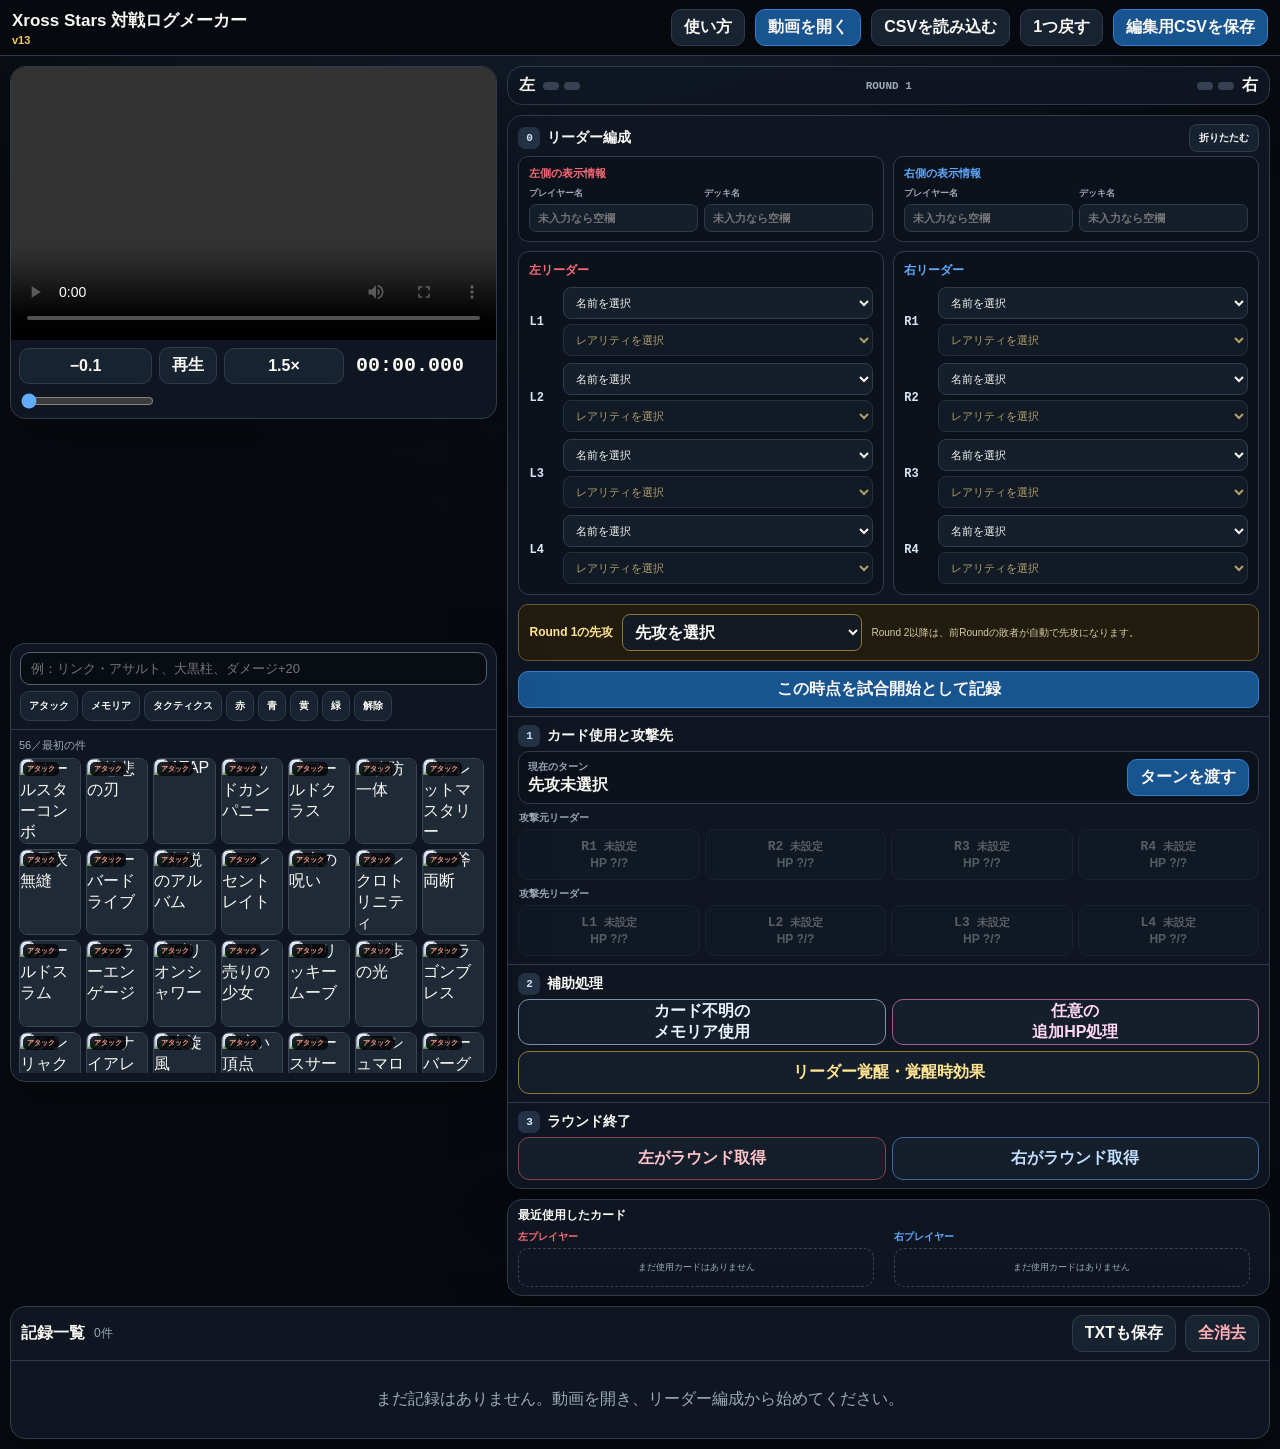
==== commit 5a0e87dd: "Add immediate on-play HP effects and allocation workflows" ====
--- a/index.html
+++ b/index.html
@@ -3,7 +3,7 @@
 <head>
   <meta charset="utf-8">
   <meta name="viewport" content="width=device-width, initial-scale=1">
-  <title>Xross Stars 対戦ログメーカー v12</title>
+  <title>Xross Stars 対戦ログメーカー v13</title>
   <style>
     :root{color-scheme:dark;--bg:#070a0f;--panel:#101722;--panel2:#151e2b;--line:#303c4c;--ink:#f8f7f2;--muted:#9ca9b9;--left:#ff6b78;--right:#63abff;--gold:#f2ca61;--ok:#67d8a5;--attack:#ef6b52;--memoria:#dfe9f4}
     *{box-sizing:border-box}body{margin:0;background:radial-gradient(circle at 48% -18%,#1b2738 0,var(--bg) 43%);color:var(--ink);font-family:"Yu Gothic UI","Noto Sans JP",sans-serif}button,input,select{font:inherit}button{color:inherit}.topbar{position:sticky;top:0;z-index:30;display:flex;align-items:center;gap:10px;min-height:64px;padding:10px 16px;border-bottom:1px solid var(--line);background:rgba(7,10,15,.96);backdrop-filter:blur(14px)}.brand strong{display:block;font-size:17px}.brand span{display:block;margin-top:2px;color:var(--muted);font-size:11px}.spacer{flex:1}.button{min-height:42px;padding:9px 14px;border:1px solid var(--line);border-radius:10px;background:#182332;font-weight:900;cursor:pointer}.topbar a.button{display:inline-flex;align-items:center;justify-content:center;color:var(--ink);text-decoration:none}.button:hover{border-color:#71829a;background:#213044}.button.primary{border-color:#347fcf;background:#185490}.button.danger{color:#ffadb4}.button:disabled{cursor:not-allowed;opacity:.4}.app{display:grid;grid-template-columns:minmax(610px,1.48fr) minmax(430px,.9fr);gap:14px;padding:14px}.panel{overflow:hidden;border:1px solid var(--line);border-radius:15px;background:rgba(16,23,34,.98);box-shadow:0 20px 55px rgba(0,0,0,.25)}.viewer{position:sticky;top:78px;align-self:start}.video-wrap{position:relative;aspect-ratio:16/9;background:#000}video{display:block;width:100%;height:100%;object-fit:contain}.video-error{position:absolute;inset:0;display:none;place-items:center;padding:20px;color:var(--muted);text-align:center;background:rgba(5,7,10,.97)}.video-error-card{width:min(560px,100%);padding:18px;border:1px solid #824956;border-radius:13px;background:#171016;box-shadow:0 18px 48px rgba(0,0,0,.5)}.video-error-card strong{display:block;color:#ffc1c7;font-size:18px}.video-error-card p{margin:9px 0 0;font-size:12px;line-height:1.65}.video-error-meta{margin:10px 0;padding:8px;border-radius:8px;background:#080b10;color:#f6d77d;font:900 11px/1.5 Consolas,monospace;overflow-wrap:anywhere}.video-error-command{display:block;margin:10px 0;padding:9px;border:1px solid #344457;border-radius:8px;background:#080d14;color:#cfe0f5;font:10px/1.5 Consolas,monospace;text-align:left;white-space:normal;overflow-wrap:anywhere}.video-error-actions{display:flex;justify-content:center;gap:8px;margin-top:12px}.video-error-actions .button{min-height:36px}.transport{display:grid;grid-template-columns:auto auto auto minmax(150px,auto) 1fr;align-items:center;gap:9px;padding:11px 12px}.time{padding:0 8px;font:900 24px/1 Consolas,monospace}.seek{width:100%;accent-color:var(--right)}.key-help{padding:0 14px 13px;color:var(--muted);font-size:11px}.controls{display:flex;flex-direction:column;gap:12px}.score{display:grid;grid-template-columns:1fr auto 1fr;align-items:center;gap:9px;padding:12px 15px}.score-side{display:flex;align-items:center;gap:8px;font-weight:900}.score-side.right{justify-content:flex-end}.score-pips{display:flex;gap:5px}.pip{width:16px;height:8px;border-radius:99px;background:#374354}.score-side.left .pip.on{background:var(--left)}.score-side.right .pip.on{background:var(--right)}.round-label{color:var(--muted);font:900 11px Consolas,monospace}.section{padding:15px}.section+.section{border-top:1px solid var(--line)}.section-title{display:flex;align-items:center;gap:9px;margin-bottom:5px}.step{display:grid;place-items:center;width:25px;height:25px;border-radius:8px;background:#253348;color:#dbe9fa;font:900 12px Consolas,monospace}h2{margin:0;font-size:16px}.sub{margin:0 0 12px;color:var(--muted);font-size:12px;line-height:1.55}.setup-grid{display:grid;grid-template-columns:1fr 1fr;gap:9px}.setup-side{padding:10px;border:1px solid var(--line);border-radius:11px;background:#0c121b}.setup-side>strong{display:block;margin-bottom:8px;font-size:12px}.setup-side.left>strong{color:var(--left)}.setup-side.right>strong{color:var(--right)}.leader-slot{display:grid;grid-template-columns:28px 1fr;gap:6px;align-items:center;margin-top:7px}.slot-id{color:#dce7f6;font:900 12px Consolas,monospace}.leader-pickers{display:grid;gap:5px}.leader-select{width:100%;padding:8px;border:1px solid var(--line);border-radius:8px;background:#151e2b;color:var(--ink);font-size:11px}.leader-variant{color:#f6dd91}.turn-state{display:flex;align-items:center;justify-content:space-between;gap:10px;padding:11px 12px;border:1px solid var(--line);border-radius:11px;background:#0c121b}.turn-state small{display:block;color:var(--muted);font-size:10px;font-weight:900}.turn-state strong{display:block;margin-top:3px;font-size:18px}.turn-state strong.left{color:var(--left)}.turn-state strong.right{color:var(--right)}.workflow{margin-top:12px;padding:11px;border:1px solid #3b5269;border-radius:11px;background:#0b151f}.workflow b{color:var(--gold)}.workflow p{margin:4px 0 0;color:#c5d7e8;font-size:11px;line-height:1.5}.leaders{display:grid;grid-template-columns:repeat(4,1fr);gap:7px}.leader{min-height:67px;padding:7px 4px;border:1px solid var(--line);border-radius:10px;background:#141d29;text-align:center;cursor:pointer}.leader b{display:block;font:900 14px Consolas,monospace}.leader span{display:block;overflow:hidden;margin-top:4px;color:var(--muted);font-size:9px;white-space:nowrap;text-overflow:ellipsis}.leader.selected{border-color:var(--gold);background:#3a3219;box-shadow:inset 0 0 0 1px var(--gold)}.leader.target:hover{border-color:var(--attack);background:#3c201b}.leader:disabled{cursor:not-allowed;opacity:.32}.leader-caption{display:flex;justify-content:space-between;margin:11px 1px 6px;color:var(--muted);font-size:10px;font-weight:900}.after-attack{display:none;margin-top:10px;padding:11px;border:1px solid #5a4557;border-radius:10px;background:#1b111d}.after-attack.show{display:block}.after-attack strong{display:block;color:#ffd4f3;font-size:12px}.after-buttons{display:flex;gap:8px;margin-top:8px}.after-buttons button{flex:1;min-height:40px;border:1px solid var(--line);border-radius:9px;background:#182332;font-weight:900;cursor:pointer}.after-buttons .effect{border-color:#a45b94;color:#ffd7f5}.quick-grid,.action-grid{display:grid;grid-template-columns:1fr 1fr;gap:8px}.quick,.action{min-height:54px;border:1px solid var(--line);border-radius:11px;background:#151e2b;font-weight:900;cursor:pointer}.quick.left{border-color:#86444e;color:#ffc3c8}.quick.right{border-color:#3e6b9e;color:#c2dfff}.action.awaken{grid-column:1/-1;border-color:#987a2f;color:#ffe490}.action.effect{border-color:#9d5c91;color:#ffd6f4}.action.memoria{border-color:#7d93ad;color:#eaf3ff}.catalog-panel{grid-column:1/-1}.catalog-head{display:flex;align-items:end;gap:10px;padding:14px 15px;border-bottom:1px solid var(--line)}.catalog-head .search{flex:1}.search label{display:block;margin-bottom:6px;color:var(--muted);font-size:11px;font-weight:900}.search input{width:100%;padding:12px 13px;border:1px solid #526174;border-radius:10px;background:#080d14;color:var(--ink);font-size:15px;outline:none}.search input:focus{border-color:var(--right);box-shadow:0 0 0 3px rgba(99,171,255,.12)}.filters{display:flex;gap:6px;flex-wrap:wrap}.filter{min-height:42px;padding:8px 12px;border:1px solid var(--line);border-radius:9px;background:#182230;font-size:11px;font-weight:900;cursor:pointer}.filter.on{border-color:var(--gold);background:#3a3219;color:#fff0bb}.catalog-body{display:grid;grid-template-columns:minmax(0,1.35fr) minmax(280px,.65fr);min-height:320px}.result-side{padding:13px;border-right:1px solid var(--line)}.catalog-note{display:flex;justify-content:space-between;margin-bottom:9px;color:var(--muted);font-size:11px}.card-grid{display:grid;grid-template-columns:repeat(auto-fill,minmax(112px,1fr));gap:10px;max-height:520px;overflow:auto;padding-right:4px}.card-button{position:relative;overflow:hidden;padding:0;border:1px solid #394658;border-radius:11px;background:#0b1119;text-align:left;cursor:pointer}.card-button:hover{transform:translateY(-1px);border-color:var(--gold)}.card-button img{display:block;width:100%;aspect-ratio:5/7;object-fit:cover;background:#202a37}.card-meta{padding:7px}.card-meta strong{display:block;overflow:hidden;font-size:11px;white-space:nowrap;text-overflow:ellipsis}.card-meta span{display:block;margin-top:3px;color:var(--muted);font:800 9px Consolas,monospace}.type-badge{position:absolute;top:6px;left:6px;padding:4px 6px;border-radius:7px;background:rgba(4,7,11,.88);font-size:9px;font-weight:900}.type-badge.attack{color:#ff9e88}.type-badge.memoria{color:#f0f6ff}.recent-side{padding:13px}.recent-side h3{margin:0;font-size:14px}.recent-side>p{margin:4px 0 11px;color:var(--muted);font-size:10px}.recent-list{display:grid;grid-template-columns:repeat(3,1fr);gap:8px}.recent-card{position:relative;overflow:hidden;padding:0;border:1px solid var(--line);border-radius:9px;background:#0b1119;cursor:pointer}.recent-card img{display:block;width:100%;aspect-ratio:5/7;object-fit:cover}.recent-card span{position:absolute;right:4px;bottom:4px;padding:3px 6px;border-radius:99px;background:#06101bd9;font-size:10px;font-weight:900}.recent-empty{padding:25px 10px;color:var(--muted);font-size:11px;text-align:center;border:1px dashed #394658;border-radius:10px}.log-panel{grid-column:1/-1}.log-head{display:flex;align-items:center;gap:9px;padding:12px 15px;border-bottom:1px solid var(--line)}.count{color:var(--muted);font-size:12px}.events{display:grid}.event{display:grid;grid-template-columns:100px 92px 1fr auto;align-items:center;gap:9px;min-height:57px;padding:8px 12px;border-bottom:1px solid #27313e}.event-time{border:0;background:transparent;color:#cfe0f5;font:900 12px Consolas,monospace;text-align:left;cursor:pointer}.event-type{display:inline-flex;justify-content:center;padding:5px 7px;border-radius:99px;background:#263348;font-size:10px;font-weight:900}.event-detail{font-size:12px;font-weight:800}.icon-button{width:35px;height:35px;border:1px solid var(--line);border-radius:8px;background:#192331;color:#ffaab1;cursor:pointer}.empty-log{padding:28px;color:var(--muted);text-align:center}.toast{position:fixed;left:50%;bottom:22px;z-index:60;transform:translate(-50%,18px);padding:11px 18px;border:1px solid #4c9d7e;border-radius:99px;background:#123a2c;color:#c3ffe3;font-weight:900;opacity:0;pointer-events:none;transition:.2s}.toast.show{transform:translate(-50%,0);opacity:1}dialog{width:min(580px,calc(100vw - 28px));padding:0;border:1px solid #536275;border-radius:15px;background:#101722;color:var(--ink);box-shadow:0 28px 90px rgba(0,0,0,.7)}dialog::backdrop{background:rgba(2,5,9,.78);backdrop-filter:blur(5px)}.dialog-head{display:flex;align-items:center;gap:10px;padding:14px 16px;border-bottom:1px solid var(--line)}.dialog-body{padding:16px}.dialog-body label{display:block;margin-top:12px;color:var(--muted);font-size:11px;font-weight:900}.dialog-body select,.dialog-body input{width:100%;margin-top:6px;padding:11px;border:1px solid var(--line);border-radius:9px;background:#090f17;color:var(--ink)}.effect-preview{margin-top:11px;padding:11px;border-left:4px solid var(--gold);border-radius:8px;background:#211c0d;font-size:12px;line-height:1.55}.amount-control{display:grid;grid-template-columns:52px 1fr 52px;gap:8px;align-items:end}.amount-control button{height:43px;border:1px solid var(--line);border-radius:9px;background:#1b2737;font-size:20px;font-weight:900;cursor:pointer}.dialog-actions{display:flex;justify-content:flex-end;gap:8px;padding:0 16px 16px}.damage-summary{display:grid;grid-template-columns:1fr 1fr;gap:8px;margin-top:10px}.damage-summary div{padding:10px;border:1px solid var(--line);border-radius:9px;background:#0b121b}.damage-summary small{display:block;color:var(--muted);font-size:9px}.damage-summary strong{display:block;margin-top:4px;font-size:17px}.warning{color:#ffbdc2}.ok{color:var(--ok)}
@@ -14,10 +14,11 @@
     .button.speed-active{border-color:var(--gold);background:#3a3219;color:#fff0bb}.event-actions{display:flex;gap:6px}.icon-button.edit{color:#a9d2ff}.edit-state{margin-top:12px;padding:11px;border:1px solid #415064;border-radius:10px;background:#0a1018}.edit-state>strong{display:block;margin-bottom:8px;color:var(--gold);font-size:12px}.edit-hp-grid{display:grid;grid-template-columns:repeat(2,1fr);gap:6px}.edit-hp{display:grid;grid-template-columns:34px minmax(0,1fr) auto;gap:6px;align-items:center;padding:7px 8px;border:1px solid #2f3b4b;border-radius:8px;background:#111a26;font-size:10px}.edit-hp b{font:900 11px Consolas,monospace}.edit-hp span{overflow:hidden;color:var(--muted);white-space:nowrap;text-overflow:ellipsis}.edit-hp em{color:#eaf3ff;font-style:normal;font-weight:900}.edit-hp.down{opacity:.48}.edit-hp.awake{border-color:#8d742c}.edit-fields{display:grid;grid-template-columns:1fr 1fr;gap:9px}.edit-fields label.full{grid-column:1/-1}.edit-note{margin-top:8px;color:var(--muted);font-size:10px;line-height:1.5}@media(max-width:650px){.edit-hp-grid,.edit-fields{grid-template-columns:1fr}.edit-fields label.full{grid-column:auto}}
     #after-attack-dialog{width:min(880px,calc(100vw - 28px))}.after-review-copy{margin:0 0 12px;color:#c9d7e8;font-size:12px;line-height:1.65}.after-effect-list{display:grid;grid-template-columns:repeat(auto-fit,minmax(250px,1fr));gap:10px;max-height:62vh;overflow:auto}.after-effect-card{display:grid;grid-template-columns:84px minmax(0,1fr);gap:10px;padding:10px;border:1px solid #4d4255;border-radius:11px;background:#12101a}.after-effect-card img{grid-row:1/4;width:84px;aspect-ratio:5/7;object-fit:contain;border:1px solid #3b4656;border-radius:7px;background:#05070a}.after-effect-card strong{font-size:13px}.after-effect-card p{margin:5px 0;color:#c8d4e2;font-size:10px;line-height:1.5}.after-effect-card small{color:var(--muted);font-size:9px}.after-effect-actions{display:flex;gap:6px;align-self:end}.after-effect-actions button{flex:1;min-height:34px;padding:6px;border:1px solid var(--line);border-radius:8px;background:#1a2534;font-size:10px;font-weight:900;cursor:pointer}.after-effect-actions .use{border-color:#a45b94;color:#ffd7f5}.after-effect-actions .skip{color:#b9c4d1}.effect-source{display:none;grid-template-columns:70px 1fr;gap:10px;align-items:center;margin-bottom:10px;padding:9px;border:1px solid #594761;border-radius:9px;background:#17111b}.effect-source.show{display:grid}.effect-source img{width:70px;aspect-ratio:5/7;object-fit:contain;border-radius:6px;background:#05070a}.effect-source strong{display:block;color:#ffd7f5}.effect-source span{display:block;margin-top:4px;color:#c8d4e2;font-size:10px;line-height:1.45}@media(max-width:650px){.after-effect-list{grid-template-columns:1fr}.after-effect-card{grid-template-columns:68px minmax(0,1fr)}.after-effect-card img{width:68px}}
   </style>
+  <link rel="stylesheet" href="play-effects.css?v=13">
 </head>
 <body>
   <header class="topbar">
-    <div class="brand"><strong>Xross Stars 対戦ログメーカー <span style="color:var(--gold)">v12</span></strong><span>カードを押す → 必要な対象を押す。画像認識なしで編集に必要な情報を記録します。</span></div>
+    <div class="brand"><strong>Xross Stars 対戦ログメーカー <span style="color:var(--gold)">v13</span></strong><span>カードを押す → 必要な対象を押す。画像認識なしで編集に必要な情報を記録します。</span></div>
     <div class="spacer"></div>
     <a class="button" href="guide.html" target="_blank" rel="noopener">使い方</a><label class="button primary">動画を開く<input id="video-file" type="file" accept=".mp4,.m4v,.mov,.webm,video/mp4,video/quicktime,video/webm" hidden></label>
     <label class="button">CSVを読み込む<input id="import-csv" type="file" accept=".csv,text/csv" hidden></label>
@@ -66,6 +67,17 @@
   </main>
   <div id="toast" class="toast"></div>
 
+  <dialog id="play-effect-dialog">
+    <div class="dialog-head"><strong>プレイ時のHP処理</strong><div class="spacer"></div><button id="play-effect-close" class="icon-button">×</button></div>
+    <div class="dialog-body"><div class="play-effect-layout"><div class="play-effect-art"><img id="play-effect-image" alt="使用カード"><strong id="play-effect-name"></strong></div><div class="play-effect-fields">
+      <div id="play-effect-text" class="play-effect-text"></div>
+      <label id="play-draw-wrap" hidden>このターン、メモリア／アタックの効果で引いた枚数<input id="play-draw-count" type="number" min="0" step="1" value="0">枚</label>
+      <section id="play-pool-wrap" hidden><h3 id="play-pool-title"></h3><div id="play-pool-status"></div><div id="play-allocation"></div></section>
+      <section id="play-target-wrap"><h3 id="play-target-title"></h3><div id="play-targets" class="play-targets"></div></section>
+      <div id="play-effect-summary" class="effect-preview" aria-live="polite"></div>
+    </div></div></div>
+    <div class="dialog-actions"><button id="play-effect-cancel" class="button">カード使用を取り消す</button><button id="play-effect-record" class="button primary">この内容で確定</button></div>
+  </dialog>
   <dialog id="attack-dialog"><div class="dialog-head"><strong>アタックダメージの確認</strong><div class="spacer"></div><button id="attack-close" class="icon-button">×</button></div><div class="dialog-body"><div id="attack-effect" class="effect-preview"></div><div class="damage-summary"><div><small>攻撃元リーダーATK</small><strong id="leader-atk-copy">30</strong></div><div><small>カードから読み取った加算値</small><strong id="card-damage-copy">+0</strong></div></div><label>最終ダメージ（条件付き効果はここで修正）<div class="amount-control"><button data-amount-target="attack" data-delta="-10">−</button><input id="attack-amount" type="number" min="0" step="10" value="30"><button data-amount-target="attack" data-delta="10">＋</button></div></label><div id="attack-hp-copy" class="effect-preview"></div></div><div class="dialog-actions"><button id="attack-cancel" class="button">キャンセル</button><button id="attack-record" class="button primary">攻撃を記録して再生</button></div></dialog>
   <dialog id="effect-dialog"><div class="dialog-head"><strong>派生ダメージ／回復</strong><div class="spacer"></div><button id="effect-close" class="icon-button">×</button></div><div class="dialog-body"><div id="effect-source" class="effect-source"><img id="effect-source-image" alt=""><div><strong id="effect-source-name"></strong><span id="effect-source-copy"></span></div></div><div class="effect-preview">対象を選択したあと動画を停止しています。10刻みで量を確定してください。</div><label>処理<select id="effect-operation"><option value="damage">追加ダメージ</option><option value="heal">回復</option></select></label><label>対象<select id="effect-target"></select></label><label>量<div class="amount-control"><button data-amount-target="effect" data-delta="-10">−</button><input id="effect-amount" type="number" min="0" step="10" value="10"><button data-amount-target="effect" data-delta="10">＋</button></div></label></div><div class="dialog-actions"><button id="effect-cancel" class="button">キャンセル</button><button id="effect-record" class="button primary">このHP処理を記録</button></div></dialog>
   <dialog id="awaken-dialog"><div class="dialog-head"><strong>覚醒と覚醒時効果の確認</strong><div class="spacer"></div><button id="awaken-close" class="icon-button">×</button></div><div class="dialog-body"><label>① 覚醒したリーダー<select id="awaken-leader"></select></label><div id="awaken-effect" class="effect-preview"></div><label id="awaken-target-wrap">② 覚醒時効果を受けるリーダー<select id="awaken-target"></select></label><label id="awaken-amount-wrap">③ ダメージ／回復量<input id="awaken-amount" type="number" min="0" step="10" value="0"></label><div id="awaken-confirm" class="effect-preview"></div></div><div class="dialog-actions"><button id="awaken-cancel" class="button">やめる</button><button id="awaken-record" class="button primary">上の内容で覚醒を記録</button></div></dialog>
@@ -97,7 +109,7 @@
     function hpTargets(target,excluded=''){const value=String(target||'');if(/^(left|right)(?:-other)?-all$/.test(value)){const side=value.startsWith('left')?'left':'right';return roster[side].map(l=>l.id).filter(id=>!value.includes('-other')||id!==excluded)}return leaderFor(value)?[value]:[]}
     function applyHpChange(state,target,operation,amount,excluded=''){const rows=[];for(const id of hpTargets(target,excluded)){const max=maxHpAt(id,state),beforeDamage=Number(state.damage[id]||0),afterDamage=operation==='heal'?Math.max(0,beforeDamage-amount):beforeDamage+amount;state.damage[id]=afterDamage;refreshDownState(state);rows.push({id,max,beforeDamage,afterDamage,hpBefore:max?Math.max(0,max-beforeDamage):'',hpAfter:max?Math.max(0,max-afterDamage):'',down:Boolean(state.down[id])})}return rows}
     function writeDerivedHp(e,rows){if(rows.length===1){const x=rows[0];e.damage_before=x.beforeDamage;e.damage_after=x.afterDamage;e.hp_before=x.hpBefore;e.hp_after=x.hpAfter;e.down=x.down}else{e.damage_before='';e.damage_after='';e.hp_before='';e.hp_after='';e.down=''}}
-    function replayTimeline(nextEvents,mutate=false){const state=freshBattleState(),before=[];const start=nextEvents.find(e=>e.event==='match_start');if(start){state.firstPlayer=start.first_player||start.side||state.firstPlayer||'right';state.turn=state.firstPlayer}for(const e of nextEvents){before.push(cloneBattleState(state));if(e.event==='match_start'){state.firstPlayer=e.first_player||e.side||state.firstPlayer||'right';state.turn=state.firstPlayer;if(mutate){e.first_player=state.firstPlayer;e.side=state.firstPlayer}}else if(e.event==='turn'&&(e.side==='left'||e.side==='right'))state.turn=e.side;else if(e.event==='tactics'){const mode=e.tactics_mode||tacticsMode({effect:e.effect});if(mutate)e.tactics_mode=mode;if(mode==='equipment'&&leaderFor(e.target)){state.equipment[e.target]??=[];state.equipment[e.target].push(e);refreshDownState(state)}else if(mode==='round'&&(e.side==='left'||e.side==='right'))state.roundTactics[e.side].push(e)}else if(e.event==='damage'){const amount=Math.max(0,Number(e.damage||0)),rows=applyHpChange(state,e.target,'damage',amount);if(mutate){e.damage=amount;e.operation='damage';writeDerivedHp(e,rows)}}else if(e.event==='hp_effect'){const operation=e.operation==='heal'?'heal':'damage',amount=Math.max(0,Number(e.amount||e.damage||0)),rows=applyHpChange(state,e.target,operation,amount,e.excluded_target);if(mutate){e.operation=operation;e.amount=amount;e.damage=operation==='damage'?amount:'';writeDerivedHp(e,rows)}}else if(e.event==='awaken'){if(e.leader)state.awakened.add(e.leader);refreshDownState(state);const operation=e.operation==='heal'?'heal':e.operation==='damage'?'damage':'',amount=Math.max(0,Number(e.amount||e.damage||0)),rows=operation&&e.target?applyHpChange(state,e.target,operation,amount):[];if(mutate){e.operation=operation;e.amount=operation?amount:'';e.damage=operation==='damage'?amount:'';writeDerivedHp(e,rows)}}else if(e.event==='round'&&(e.winner==='left'||e.winner==='right')){const eventRound=Math.max(1,Number(e.round)||state.round),winner=e.winner,loser=opposite(winner),previousTurn=state.turn;state.score[winner]=Math.min(2,state.score[winner]+1);const matchOver=state.score[winner]>=2;if(!matchOver){state.round=eventRound+1;state.turn=loser}else state.round=eventRound;for(const id of rosterIds()){state.damage[id]=0;state.down[id]=false}state.roundTactics={left:[],right:[]};if(mutate){e.round=eventRound;e.loser=loser;e.next_first=matchOver?'':loser;e.previous_turn=previousTurn}}}refreshDownState(state);return{before,final:state}}
+    function replayTimeline(nextEvents,mutate=false){const state=freshBattleState(),before=[],healedByPlay=new Map();const start=nextEvents.find(e=>e.event==='match_start');if(start){state.firstPlayer=start.first_player||start.side||state.firstPlayer||'right';state.turn=state.firstPlayer}for(const e of nextEvents){before.push(cloneBattleState(state));if(e.event==='match_start'){state.firstPlayer=e.first_player||e.side||state.firstPlayer||'right';state.turn=state.firstPlayer;if(mutate){e.first_player=state.firstPlayer;e.side=state.firstPlayer}}else if(e.event==='turn'&&(e.side==='left'||e.side==='right'))state.turn=e.side;else if(e.event==='tactics'){const mode=e.tactics_mode||tacticsMode({effect:e.effect});if(mutate)e.tactics_mode=mode;if(mode==='equipment'&&leaderFor(e.target)){state.equipment[e.target]??=[];state.equipment[e.target].push(e);refreshDownState(state)}else if(mode==='round'&&(e.side==='left'||e.side==='right'))state.roundTactics[e.side].push(e)}else if(e.event==='damage'){const amount=Math.max(0,Number(e.damage||0)),rows=applyHpChange(state,e.target,'damage',amount);if(mutate){e.damage=amount;e.operation='damage';writeDerivedHp(e,rows)}}else if(e.event==='hp_effect'){const operation=e.operation==='heal'?'heal':'damage',amount=e.derived_from_heal_group?Number(healedByPlay.get(e.derived_from_heal_group)||0):Math.max(0,Number(e.amount||e.damage||0)),rows=applyHpChange(state,e.target,operation,amount,e.excluded_target);if(operation==='heal'&&e.source_play_id)healedByPlay.set(e.source_play_id,(healedByPlay.get(e.source_play_id)||0)+rows.reduce((sum,r)=>sum+Math.max(0,Number(r.hpAfter)-Number(r.hpBefore)),0));if(mutate){e.operation=operation;e.amount=amount;e.damage=operation==='damage'?amount:'';writeDerivedHp(e,rows)}}else if(e.event==='awaken'){if(e.leader)state.awakened.add(e.leader);refreshDownState(state);const operation=e.operation==='heal'?'heal':e.operation==='damage'?'damage':'',amount=Math.max(0,Number(e.amount||e.damage||0)),rows=operation&&e.target?applyHpChange(state,e.target,operation,amount):[];if(mutate){e.operation=operation;e.amount=operation?amount:'';e.damage=operation==='damage'?amount:'';writeDerivedHp(e,rows)}}else if(e.event==='round'&&(e.winner==='left'||e.winner==='right')){const eventRound=Math.max(1,Number(e.round)||state.round),winner=e.winner,loser=opposite(winner),previousTurn=state.turn;state.score[winner]=Math.min(2,state.score[winner]+1);const matchOver=state.score[winner]>=2;if(!matchOver){state.round=eventRound+1;state.turn=loser}else state.round=eventRound;for(const id of rosterIds()){state.damage[id]=0;state.down[id]=false}state.roundTactics={left:[],right:[]};if(mutate){e.round=eventRound;e.loser=loser;e.next_first=matchOver?'':loser;e.previous_turn=previousTurn}}}refreshDownState(state);return{before,final:state}}
     function recalculateTimeline(){events.sort((a,b)=>Number(a.time_sec)-Number(b.time_sec));timelineCache=replayTimeline(events,true);const state=timelineCache.final,start=events.find(e=>e.event==='match_start');turn=state.turn;firstPlayer=state.firstPlayer||firstPlayer;round=state.round;score={...state.score};if(start)matchInfo={left:{player_name:start.left_player_name||'',deck_name:start.left_deck_name||''},right:{player_name:start.right_player_name||'',deck_name:start.right_deck_name||''}};return timelineCache}
     function notify(m){$('toast').textContent=m;$('toast').classList.add('show');clearTimeout(toastTimer);toastTimer=setTimeout(()=>$('toast').classList.remove('show'),1800)}
     const VIDEO_CODEC_INFO={
@@ -142,7 +154,7 @@
     function renderCatalog(){const q=$('card-search').value.trim().toLowerCase();let rows=playCards.filter(c=>{const match=!q||`${c.name} ${c.code} ${c.effect}`.toLowerCase().includes(q);return match&&(!filters.type||c.type===filters.type)&&(!filters.color||c.color===filters.color)});rows=rows.slice(0,q?120:56);$('result-count').textContent=`${rows.length}${q?'':'／最初の'}件`;const typeName={attack:'アタック',memoria:'メモリア',tactics:'タクティクス'};const html=rows.map(c=>`<button class="card-button" data-card-id="${c.id}" title="${esc(c.effect)}"><span class="type-badge ${c.type}">${typeName[c.type]||c.type}</span><img src="${esc(imageSrc(c))}" alt="${esc(c.name)}" loading="lazy"><div class="card-meta"><strong>${esc(c.name)}</strong><span>${esc(c.code)}</span></div></button>`).join('');$('card-results').innerHTML=html||'<div class="recent-empty">該当するカードがありません。</div>';document.querySelectorAll('[data-card-id]').forEach(b=>b.onclick=()=>selectCard(cardById(b.dataset.cardId)));renderRecent('left');renderRecent('right')}
     function usages(side){const map=new Map;for(const e of events){if(e.side!==side||!e.card_id)continue;const key=String(e.card_id),x=map.get(key)||{card:cardById(e.card_id),count:0,last:0};x.count++;x.last=Number(e.time_sec);map.set(key,x)}return [...map.values()].filter(x=>x.card).sort((a,b)=>b.last-a.last)}
     function renderRecent(side){const rows=usages(side);$(`recent-${side}`).innerHTML=rows.length?rows.map(x=>`<button class="recent-card" data-recent-id="${x.card.id}" title="${esc(x.card.name)}"><img src="${esc(imageSrc(x.card))}" alt="${esc(x.card.name)}"><span>×${x.count}</span></button>`).join(''):'<div class="recent-empty" style="grid-column:1/-1">まだ使用カードはありません</div>';document.querySelectorAll('[data-recent-id]').forEach(b=>b.onclick=()=>selectCard(cardById(b.dataset.recentId)))}
-    function selectCard(c){if(!c)return;derivedTargetMode=false;if(c.type==='memoria'){addEvent({event:'memoria',side:turn,card_id:c.id,card_name:c.name,card_code:c.code,card_type:c.type,card_image:c.image_url,card_local_image:c.local_image,effect:c.effect,confidence:'manual-card'});notify(`${c.name} の使用を記録`);return}if(c.type==='tactics'){openTactics(c);return}selectedCard=c;selectedAttacker='';lastAttack=null;pauseForDialog();renderLeaders();window.scrollTo({top:0,behavior:'smooth'})}
+    function selectCard(c){if(!c)return;if(startPlayEffect(c))return;derivedTargetMode=false;if(c.type==='memoria'){addEvent({event:'memoria',side:turn,card_id:c.id,card_name:c.name,card_code:c.code,card_type:c.type,card_image:c.image_url,card_local_image:c.local_image,effect:c.effect,confidence:'manual-card'});notify(`${c.name} の使用を記録`);return}if(c.type==='tactics'){openTactics(c);return}selectedCard=c;selectedAttacker='';lastAttack=null;pauseForDialog();renderLeaders();window.scrollTo({top:0,behavior:'smooth'})}
     function attackBonus(effect){const nums=[...String(effect||'').matchAll(/ダメージ\s*\+\s*(\d+)/g)].map(m=>Number(m[1]));return nums.length?nums[0]:0}
     function attackEnhancementBonus(effect){const matches=[...String(effect||'').matchAll(/【アタック強化】[^【]*?ダメージ\s*\+\s*(\d+)/g)];return matches.reduce((sum,m)=>sum+Number(m[1]),0)}
     function pendingMemoriaBonus(){let total=0;for(let i=events.length-1;i>=0;i--){const e=events[i];if(e.event==='turn'||e.event==='damage'||e.event==='round')break;if(e.side===turn&&['memoria','tactics'].includes(e.event))total+=attackEnhancementBonus(e.effect)}return total}
@@ -179,30 +191,30 @@
     function updateTacticsConfirm(){if(!pendingTactics||tacticsMode(pendingTactics)!=='equipment')return;const id=$('tactics-leader').value,state=cloneBattleState((timelineCache||recalculateTimeline()).final),beforeMax=maxHpAt(id,state),beforeAtk=attackAt(id,state),damage=Number(state.damage[id]||0);state.equipment[id]??=[];state.equipment[id].push({effect:pendingTactics.effect});const afterMax=maxHpAt(id,state),afterAtk=attackAt(id,state),changes=[];if(beforeMax!==afterMax)changes.push(`HP ${Math.max(0,beforeMax-damage)}/${beforeMax} → ${Math.max(0,afterMax-damage)}/${afterMax}`);if(beforeAtk!==afterAtk)changes.push(`ATK ${beforeAtk} → ${afterAtk}`);$('tactics-confirm').textContent=`確認：${id} に「${pendingTactics.name}」を装備します。${changes.length?` ${changes.join('、')}。`:''}装備状態は次ラウンドにも残ります。`}
     function recordTactics(){const mode=tacticsMode(pendingTactics),target=mode==='equipment'?$('tactics-leader').value:'',card=pendingTactics;addEvent({event:'tactics',side:turn,card_id:card.id,card_name:card.name,card_code:card.code,card_type:'tactics',card_image:card.image_url,card_local_image:card.local_image,effect:card.effect,target,tactics_mode:mode,confidence:'manual-card'});pendingTactics=null;closeAndResume($('tactics-dialog'));notify(mode==='equipment'?`${target}への装備と能力値変更を記録しました`:mode==='round'?'ラウンド中効果を記録しました':'タクティクスの使用を記録しました')}
     function renderScore(){const p=v=>[0,1].map(i=>`<i class="pip ${i<v?'on':''}"></i>`).join(''),waiting=!events.some(e=>e.event==='match_start')&&!firstPlayer;$('left-score').innerHTML=p(score.left);$('right-score').innerHTML=p(score.right);$('round-label').textContent=`ROUND ${round}`;$('turn-copy').textContent=waiting?'先攻未選択':`${sideLabel(turn)}プレイヤー`;$('turn-copy').className=waiting?'':turn}
-    function detail(e){if(e.event==='match_start'){const names=[e.left_player_name||e.left_deck_name?`左：${[e.left_player_name,e.left_deck_name].filter(Boolean).join(' / ')}`:'',e.right_player_name||e.right_deck_name?`右：${[e.right_player_name,e.right_deck_name].filter(Boolean).join(' / ')}`:''].filter(Boolean).join('｜');return `試合開始｜先攻：${sideLabel(e.first_player||e.side)}プレイヤー${names?`｜${names}`:''}`}if(e.event==='memoria')return `${e.card_name||'メモリア'} を使用`;if(e.event==='tactics')return `${e.card_name} を使用${e.target?`｜${e.target}へ装備`:''}`;if(e.event==='damage')return `${e.card_name||'アタック'}｜${e.attacker} → ${e.target}｜${e.damage}ダメージ｜HP ${e.hp_before}→${e.hp_after}`;if(e.event==='hp_effect')return `${e.source_card_name?`${e.source_card_name}｜`:''}${e.operation==='heal'?'回復':'派生ダメージ'} ${e.amount}｜対象 ${e.target}`;if(e.event==='awaken')return `${e.leader} ${e.leader_name} 覚醒${e.target?`｜効果対象 ${e.target}`:''}`;if(e.event==='turn')return `${sideLabel(e.side)}プレイヤーのターンへ`;if(e.event==='round')return `Round ${e.round}｜${sideLabel(e.winner)}が取得｜HPとダウンをリセット${e.next_first?`｜次Round先攻：${sideLabel(e.next_first)}`:''}`;return e.event}
-    function label(e){return({match_start:'試合開始',memoria:'メモリア',tactics:'タクティクス',damage:'アタック',hp_effect:'派生HP',awaken:'覚醒',turn:'ターン',round:'ラウンド'})[e.event]||e.event}
+    function detail(e){if(e.event==='match_start'){const names=[e.left_player_name||e.left_deck_name?`左：${[e.left_player_name,e.left_deck_name].filter(Boolean).join(' / ')}`:'',e.right_player_name||e.right_deck_name?`右：${[e.right_player_name,e.right_deck_name].filter(Boolean).join(' / ')}`:''].filter(Boolean).join('｜');return `試合開始｜先攻：${sideLabel(e.first_player||e.side)}プレイヤー${names?`｜${names}`:''}`}if(e.event==='memoria')return `${e.card_name||'メモリア'} を使用`;if(e.event==='tactics')return `${e.card_name} を使用${e.target?`｜${e.target}へ装備`:''}`;if(e.event==='damage')return `${e.card_name||'アタック'}｜${e.attacker} → ${e.target}｜${e.damage}ダメージ｜HP ${e.hp_before}→${e.hp_after}`;if(e.event==='hp_effect')return `${e.effect_timing==='play'?'プレイ時｜':''}${e.source_card_name?`${e.source_card_name}｜`:''}${e.operation==='heal'?'回復':'派生ダメージ'} ${e.amount}｜対象 ${e.target}`;if(e.event==='awaken')return `${e.leader} ${e.leader_name} 覚醒${e.target?`｜効果対象 ${e.target}`:''}`;if(e.event==='turn')return `${sideLabel(e.side)}プレイヤーのターンへ`;if(e.event==='round')return `Round ${e.round}｜${sideLabel(e.winner)}が取得｜HPとダウンをリセット${e.next_first?`｜次Round先攻：${sideLabel(e.next_first)}`:''}`;return e.event}
+    function label(e){if(e.event==='hp_effect'&&e.effect_timing==='play')return'プレイ時HP';return({match_start:'試合開始',memoria:'メモリア',tactics:'タクティクス',damage:'アタック',hp_effect:'派生HP',awaken:'覚醒',turn:'ターン',round:'ラウンド'})[e.event]||e.event}
     function editOption(value,text,selected='',disabled=false){return`<option value="${esc(value)}" ${String(value)===String(selected)?'selected':''} ${disabled?'disabled':''}>${esc(text)}</option>`}
     function editLeaderOptions(state,selected='',includeAll=false,disableDown=false){const rows=allRoster().map(l=>{const max=maxHpAt(l.id,state),damage=Number(state.damage[l.id]||0),remain=max?Math.max(0,max-damage):'?',status=`HP ${remain}/${max||'?'}${state.awakened.has(l.id)?'・覚醒':''}${state.down[l.id]?'・ダウン':''}`;return editOption(l.id,`${l.id} ${l.name||'未設定'}｜${status}`,selected,disableDown&&state.down[l.id]&&l.id!==selected)});if(includeAll)rows.push(editOption('left-all','左リーダー全員',selected),editOption('right-all','右リーダー全員',selected));return rows.join('')}
     function editSideOptions(selected=''){return editOption('left','左プレイヤー',selected)+editOption('right','右プレイヤー',selected)}
     function editHpHtml(state){return allRoster().map(l=>{const max=maxHpAt(l.id,state),damage=Number(state.damage[l.id]||0),remain=max?Math.max(0,max-damage):'?',classes=`edit-hp${state.down[l.id]?' down':''}${state.awakened.has(l.id)?' awake':''}`;return`<div class="${classes}"><b>${l.id}</b><span>${esc(l.name||'未設定')}</span><em>${state.down[l.id]?'DOWN':`${remain}/${max||'?'}`}</em></div>`}).join('')}
-    function openEventEditor(index){const e=events[index];if(!e)return;recalculateTimeline();editingEventIndex=index;const state=timelineCache.before[index]||freshBattleState();if(video.src){video.currentTime=Number(e.time_sec)||0;syncVideo()}pauseForDialog();$('event-edit-summary').textContent=`${label(e)}｜${detail(e)}`;$('event-edit-time').value=e.time||fmt(e.time_sec);$('event-edit-state-title').textContent=`Round ${state.round}・${e.time} の処理直前のHP`;$('event-edit-hp').innerHTML=editHpHtml(state);let html='';if(e.event==='damage'){html=`<label>攻撃元<select id="edit-attacker">${editLeaderOptions(state,e.attacker,false,true)}</select></label><label>ダメージ先<select id="edit-target">${editLeaderOptions(state,e.target,false,true)}</select></label><label class="full">ダメージ<input id="edit-amount" type="number" min="0" step="10" value="${Number(e.damage||0)}"></label>`}else if(e.event==='hp_effect'){html=`<label>処理<select id="edit-operation">${editOption('damage','追加ダメージ',e.operation)}${editOption('heal','回復',e.operation)}</select></label><label>対象<select id="edit-target">${editLeaderOptions(state,e.target,true,false)}</select></label><label class="full">数値<input id="edit-amount" type="number" min="0" step="10" value="${Number(e.amount||e.damage||0)}"></label>`}else if(e.event==='awaken'){html=`<label>覚醒リーダー<select id="edit-leader">${editLeaderOptions(state,e.leader,false,false)}</select></label><label>覚醒時HP処理<select id="edit-operation">${editOption('','なし',e.operation)}${editOption('damage','ダメージ',e.operation)}${editOption('heal','回復',e.operation)}</select></label><label>効果対象<select id="edit-target">${editOption('','対象なし',e.target)}${editLeaderOptions(state,e.target,true,false)}</select></label><label>数値<input id="edit-amount" type="number" min="0" step="10" value="${Number(e.amount||e.damage||0)}"></label>`}else if(e.event==='round'){html=`<label class="full">ラウンド取得<select id="edit-winner">${editSideOptions(e.winner)}</select></label>`}else if(e.event==='match_start'){html=`<label class="full">Round 1の先攻<select id="edit-first-player">${editSideOptions(e.first_player||e.side)}</select></label>`}else if(e.event==='turn'){html=`<label class="full">次のターン<select id="edit-side">${editSideOptions(e.side)}</select></label>`}else if(e.event==='tactics'&&e.tactics_mode==='equipment'){html=`<label>使用した側<select id="edit-side">${editSideOptions(e.side)}</select></label><label>装備先<select id="edit-target">${editLeaderOptions(state,e.target,false,false)}</select></label>`}else{html=`<label class="full">使用・記録した側<select id="edit-side">${editSideOptions(e.side)}</select></label>`}$('event-edit-fields').innerHTML=html;$('event-edit-dialog').showModal()}
-    function saveEditedEvent(){const e=events[editingEventIndex],seconds=secondsFromTime($('event-edit-time').value);if(!e||!Number.isFinite(seconds)||seconds<0)return notify('時刻は 05:54.263 の形式で入力してください');e.time_sec=seconds.toFixed(3);e.time=fmt(seconds);if(e.event==='damage'){e.attacker=$('edit-attacker').value;e.target=$('edit-target').value;e.damage=Math.max(0,Number($('edit-amount').value)||0);e.side=e.attacker.startsWith('L')?'left':'right'}else if(e.event==='hp_effect'){e.operation=$('edit-operation').value;e.target=$('edit-target').value;e.amount=Math.max(0,Number($('edit-amount').value)||0)}else if(e.event==='awaken'){e.leader=$('edit-leader').value;const l=leaderFor(e.leader);if(l){e.leader_name=l.name;e.leader_code=l.code;e.leader_card_id=l.card_id;e.leader_image=l.image_url;e.leader_awaken_image=l.awaken_image_url;e.effect=l.effect}e.side=e.leader.startsWith('L')?'left':'right';e.operation=$('edit-operation').value;e.target=e.operation?$('edit-target').value:'';e.amount=e.operation?Math.max(0,Number($('edit-amount').value)||0):''}else if(e.event==='round'){e.winner=$('edit-winner').value}else if(e.event==='match_start'){e.first_player=$('edit-first-player').value;e.side=e.first_player}else if(e.event==='turn')e.side=$('edit-side').value;else{if($('edit-side'))e.side=$('edit-side').value;if($('edit-target'))e.target=$('edit-target').value}e.edited='true';editingEventIndex=-1;$('event-edit-dialog').close();resumeAfterDialog=false;save();if(video.src){video.currentTime=seconds;syncVideo()}notify(`${e.time} の記録を修正し、以後のHPを再計算しました`)}
-    function renderEvents(){$('count').textContent=`${events.length}件`;$('events').innerHTML=events.length?events.map((e,i)=>`<div class="event"><div class="event-time-cell"><button class="time-jump" data-jump="${i}" title="この時刻へ移動">▶</button><input class="event-time" data-time-edit="${i}" value="${esc(e.time)}" aria-label="${i+1}件目の記録時刻" title="時刻を修正してEnterで確定"></div><span class="event-type">${label(e)}</span><span class="event-detail">${esc(detail(e))}</span><span class="event-actions"><button class="icon-button edit" data-edit="${i}" title="内容とHPを編集">✎</button><button class="icon-button" data-remove="${i}" title="削除">×</button></span></div>`).join(''):'<div class="empty-log">まだ記録はありません。動画を開き、リーダー編成から始めてください。</div>';document.querySelectorAll('[data-jump]').forEach(b=>b.onclick=()=>{video.currentTime=Number(events[Number(b.dataset.jump)].time_sec);syncVideo()});document.querySelectorAll('[data-time-edit]').forEach(input=>{input.onchange=()=>updateEventTime(Number(input.dataset.timeEdit),input.value);input.onkeydown=e=>{if(e.key==='Enter'){e.preventDefault();updateEventTime(Number(input.dataset.timeEdit),input.value)}if(e.key==='Escape'){e.preventDefault();renderEvents()}}});document.querySelectorAll('[data-edit]').forEach(b=>b.onclick=()=>openEventEditor(Number(b.dataset.edit)));document.querySelectorAll('[data-remove]').forEach(b=>b.onclick=()=>{events.splice(Number(b.dataset.remove),1);save()})}
+    function openEventEditor(index){const e=events[index];if(!e)return;recalculateTimeline();editingEventIndex=index;const state=timelineCache.before[index]||freshBattleState();if(video.src){video.currentTime=Number(e.time_sec)||0;syncVideo()}pauseForDialog();$('event-edit-summary').textContent=`${label(e)}｜${detail(e)}`;$('event-edit-time').value=e.time||fmt(e.time_sec);$('event-edit-state-title').textContent=`Round ${state.round}・${e.time} の処理直前のHP`;$('event-edit-hp').innerHTML=editHpHtml(state);let html='';if(e.event==='damage'){html=`<label>攻撃元<select id="edit-attacker">${editLeaderOptions(state,e.attacker,false,true)}</select></label><label>ダメージ先<select id="edit-target">${editLeaderOptions(state,e.target,false,true)}</select></label><label class="full">ダメージ<input id="edit-amount" type="number" min="0" step="10" value="${Number(e.damage||0)}"></label>`}else if(e.event==='hp_effect'){html=`<label>処理<select id="edit-operation">${editOption('damage','追加ダメージ',e.operation)}${editOption('heal','回復',e.operation)}</select></label><label>対象<select id="edit-target">${editLeaderOptions(state,e.target,true,false)}</select></label><label class="full">数値<input id="edit-amount" type="number" min="0" step="10" value="${Number(e.amount||e.damage||0)}"></label>`}else if(e.event==='awaken'){html=`<label>覚醒リーダー<select id="edit-leader">${editLeaderOptions(state,e.leader,false,false)}</select></label><label>覚醒時HP処理<select id="edit-operation">${editOption('','なし',e.operation)}${editOption('damage','ダメージ',e.operation)}${editOption('heal','回復',e.operation)}</select></label><label>効果対象<select id="edit-target">${editOption('','対象なし',e.target)}${editLeaderOptions(state,e.target,true,false)}</select></label><label>数値<input id="edit-amount" type="number" min="0" step="10" value="${Number(e.amount||e.damage||0)}"></label>`}else if(e.event==='round'){html=`<label class="full">ラウンド取得<select id="edit-winner">${editSideOptions(e.winner)}</select></label>`}else if(e.event==='match_start'){html=`<label class="full">Round 1の先攻<select id="edit-first-player">${editSideOptions(e.first_player||e.side)}</select></label>`}else if(e.event==='turn'){html=`<label class="full">次のターン<select id="edit-side">${editSideOptions(e.side)}</select></label>`}else if(e.event==='tactics'&&e.tactics_mode==='equipment'){html=`<label>使用した側<select id="edit-side">${editSideOptions(e.side)}</select></label><label>装備先<select id="edit-target">${editLeaderOptions(state,e.target,false,false)}</select></label>`}else{html=`<label class="full">使用・記録した側<select id="edit-side">${editSideOptions(e.side)}</select></label>`}$('event-edit-fields').innerHTML=html;if(e.derived_from_heal_group&&$('edit-amount')){$('edit-amount').disabled=true;$('edit-operation').disabled=true;$('edit-amount').title='回復処理から自動計算します。回復側の記録を編集してください。'}$('event-edit-dialog').showModal()}
+    function saveEditedEvent(){const e=events[editingEventIndex],seconds=secondsFromTime($('event-edit-time').value);if(!e||!Number.isFinite(seconds)||seconds<0)return notify('時刻は 05:54.263 の形式で入力してください');updateGroupedEventTime(e,seconds);if(e.event==='damage'){e.attacker=$('edit-attacker').value;e.target=$('edit-target').value;e.damage=Math.max(0,Number($('edit-amount').value)||0);e.side=e.attacker.startsWith('L')?'left':'right'}else if(e.event==='hp_effect'){e.operation=$('edit-operation').value;e.target=$('edit-target').value;e.amount=Math.max(0,Number($('edit-amount').value)||0)}else if(e.event==='awaken'){e.leader=$('edit-leader').value;const l=leaderFor(e.leader);if(l){e.leader_name=l.name;e.leader_code=l.code;e.leader_card_id=l.card_id;e.leader_image=l.image_url;e.leader_awaken_image=l.awaken_image_url;e.effect=l.effect}e.side=e.leader.startsWith('L')?'left':'right';e.operation=$('edit-operation').value;e.target=e.operation?$('edit-target').value:'';e.amount=e.operation?Math.max(0,Number($('edit-amount').value)||0):''}else if(e.event==='round'){e.winner=$('edit-winner').value}else if(e.event==='match_start'){e.first_player=$('edit-first-player').value;e.side=e.first_player}else if(e.event==='turn')e.side=$('edit-side').value;else{if($('edit-side'))e.side=$('edit-side').value;if($('edit-target'))e.target=$('edit-target').value}updateGroupedEventSide(e);e.edited='true';editingEventIndex=-1;$('event-edit-dialog').close();resumeAfterDialog=false;save();if(video.src){video.currentTime=seconds;syncVideo()}notify(`${e.time} の記録を修正し、以後のHPを再計算しました`)}
+    function renderEvents(){$('count').textContent=`${events.length}件`;$('events').innerHTML=events.length?events.map((e,i)=>`<div class="event"><div class="event-time-cell"><button class="time-jump" data-jump="${i}" title="この時刻へ移動">▶</button><input class="event-time" data-time-edit="${i}" value="${esc(e.time)}" aria-label="${i+1}件目の記録時刻" title="時刻を修正してEnterで確定"></div><span class="event-type">${label(e)}</span><span class="event-detail">${esc(detail(e))}</span><span class="event-actions"><button class="icon-button edit" data-edit="${i}" title="内容とHPを編集">✎</button><button class="icon-button" data-remove="${i}" title="削除">×</button></span></div>`).join(''):'<div class="empty-log">まだ記録はありません。動画を開き、リーダー編成から始めてください。</div>';document.querySelectorAll('[data-jump]').forEach(b=>b.onclick=()=>{video.currentTime=Number(events[Number(b.dataset.jump)].time_sec);syncVideo()});document.querySelectorAll('[data-time-edit]').forEach(input=>{input.onchange=()=>updateEventTime(Number(input.dataset.timeEdit),input.value);input.onkeydown=e=>{if(e.key==='Enter'){e.preventDefault();updateEventTime(Number(input.dataset.timeEdit),input.value)}if(e.key==='Escape'){e.preventDefault();renderEvents()}}});document.querySelectorAll('[data-edit]').forEach(b=>b.onclick=()=>openEventEditor(Number(b.dataset.edit)));document.querySelectorAll('[data-remove]').forEach(b=>b.onclick=()=>{const index=Number(b.dataset.remove),playId=events[index]?.play_id;if(playId)events=events.filter(e=>e.play_id!==playId&&e.source_play_id!==playId);else events.splice(index,1);save()})}
     function renderAll(){renderSetup();renderLeaders();renderScore();renderCatalog();renderEvents();$('setup-section').classList.toggle('collapsed',setupCollapsed);$('setup-toggle').textContent=setupCollapsed?'編成を表示':'折りたたむ'}
     function syncVideo(){const c=video.currentTime||0;$('time').textContent=fmt(c);seek.max=video.duration||1;seek.value=c;$('play').textContent=video.paused?'再生':'停止'}
     function passTurn(){turn=opposite(turn);selectedCard=null;selectedAttacker='';lastAttack=null;afterAttackSources=[];activeDerivedSource=null;derivedTargetMode=false;resumeAfterDialog=false;addEvent({event:'turn',side:turn,confidence:'manual'});notify(`${sideLabel(turn)}へターン移行`)}
     function finishRound(winner){const r=round,previousTurn=turn,loser=opposite(winner);score[winner]=Math.min(2,score[winner]+1);const matchOver=score[winner]>=2;if(!matchOver){round++;turn=loser}selectedCard=null;selectedAttacker='';lastAttack=null;afterAttackSources=[];activeDerivedSource=null;derivedTargetMode=false;resumeAfterDialog=false;addEvent({event:'round',round:r,winner,loser,next_first:matchOver?'':loser,previous_turn:previousTurn,confidence:'manual'});notify(matchOver?`${sideLabel(winner)}がマッチを取得しました`:`Round ${round}へ。${sideLabel(loser)}プレイヤーが先攻です`)}
-    function undo(){if(!events.length)return notify('戻せる記録がありません');const e=events.pop();if(e.event==='turn')turn=opposite(e.side);if(e.event==='round'){score[e.winner]=Math.max(0,score[e.winner]-1);round=Math.max(1,Number(e.round));turn=e.previous_turn==='left'||e.previous_turn==='right'?e.previous_turn:e.winner}save();notify('直前の記録を戻しました')}
-    function updateEventTime(index,value){const event=events[index],seconds=secondsFromTime(value);if(!event||!Number.isFinite(seconds)||seconds<0){notify('時刻は 05:54.263 の形式で入力してください');renderEvents();return}event.time_sec=seconds.toFixed(3);event.time=fmt(seconds);if(video.src)video.currentTime=Number.isFinite(video.duration)?Math.min(video.duration,seconds):seconds;save();syncVideo();notify(`時刻を ${event.time} に修正し、以後のHPを再計算しました`)}
+    function undo(){if(!events.length)return notify('戻せる記録がありません');const last=events.at(-1),playId=last.play_id||last.source_play_id;if(playId){events=events.filter(e=>e.play_id!==playId&&e.source_play_id!==playId);save();notify('カード使用とプレイ時HP処理をまとめて戻しました');return;}const e=events.pop();if(e.event==='turn')turn=opposite(e.side);if(e.event==='round'){score[e.winner]=Math.max(0,score[e.winner]-1);round=Math.max(1,Number(e.round));turn=e.previous_turn==='left'||e.previous_turn==='right'?e.previous_turn:e.winner}save();notify('直前の記録を戻しました')}
+    function updateEventTime(index,value){const event=events[index],seconds=secondsFromTime(value);if(!event||!Number.isFinite(seconds)||seconds<0){notify('時刻は 05:54.263 の形式で入力してください');renderEvents();return}updateGroupedEventTime(event,seconds);if(video.src)video.currentTime=Number.isFinite(video.duration)?Math.min(video.duration,seconds):seconds;save();syncVideo();notify(`時刻を ${event.time} に修正し、以後のHPを再計算しました`)}
     function download(name,type,body){const a=document.createElement('a');a.href=URL.createObjectURL(new Blob(['\ufeff'+body],{type}));a.download=name;a.click();setTimeout(()=>URL.revokeObjectURL(a.href),1000)}
-    function exportCsv(){const keys=['time_sec','time','event','side','first_player','left_player_name','left_deck_name','right_player_name','right_deck_name','card_id','card_name','card_code','card_type','card_image','card_local_image','effect','attacker','target','excluded_target','damage','damage_before','damage_after','hp_before','hp_after','down','confidence','edited','note','round','winner','loser','next_first','previous_turn','leader','leader_name','leader_code','leader_image','leader_awaken_image','roster_json','operation','amount','source_type','source_card_id','source_card_name','source_card_code','source_card_type','source_card_image','source_card_local_image','source_effect','tactics_mode'];const q=v=>`"${String(v??'').replaceAll('"','""')}"`;download('xrossstars-edit-log-v12.csv','text/csv;charset=utf-8',[keys.join(','),...events.map(e=>keys.map(k=>q(e[k])).join(','))].join('\r\n'));notify('編集用CSVを保存しました')}
+    function exportCsv(){const keys=['time_sec','time','event','side','first_player','left_player_name','left_deck_name','right_player_name','right_deck_name','card_id','card_name','card_code','card_type','card_image','card_local_image','effect','attacker','target','excluded_target','damage','damage_before','damage_after','hp_before','hp_after','down','confidence','edited','note','round','winner','loser','next_first','previous_turn','leader','leader_name','leader_code','leader_image','leader_awaken_image','roster_json','operation','amount','source_type','source_card_id','source_card_name','source_card_code','source_card_type','source_card_image','source_card_local_image','source_effect','tactics_mode','effect_timing','play_id','source_play_id','effect_rule','draw_count','derived_from_heal_group'];const q=v=>`"${String(v??'').replaceAll('"','""')}"`;download('xrossstars-edit-log-v13.csv','text/csv;charset=utf-8',[keys.join(','),...events.map(e=>keys.map(k=>q(e[k])).join(','))].join('\r\n'));notify('編集用CSVを保存しました')}
     function parseCsv(text){const rows=[],row=[];let cell='',quoted=false;const pushRow=()=>{row.push(cell);cell='';if(row.some(v=>String(v).trim()!==''))rows.push(row.splice(0));else row.splice(0)};for(let i=0;i<text.length;i++){const c=text[i];if(quoted){if(c==='"'){if(text[i+1]==='"'){cell+='"';i++}else quoted=false}else cell+=c;continue}if(c==='"'){quoted=true;continue}if(c===','){row.push(cell);cell='';continue}if(c==='\r'||c==='\n'){if(c==='\r'&&text[i+1]==='\n')i++;pushRow();continue}cell+=c}if(quoted)throw new Error('引用符が閉じられていません');if(cell!==''||row.length)pushRow();if(rows.length<2)throw new Error('データ行がありません');const headers=rows.shift().map((v,i)=>(i?String(v):String(v).replace(/^\ufeff/,'')).trim());if(!headers.includes('event'))throw new Error('event列がありません');return rows.map((values,rowIndex)=>{const out={};headers.forEach((key,i)=>{if(key)out[key]=values[i]??''});out.__csvRow=rowIndex+2;return out})}
     function secondsFromTime(value){const parts=String(value||'').trim().split(':').map(Number);if(!parts.length||parts.some(Number.isNaN))return NaN;if(parts.length===3)return parts[0]*3600+parts[1]*60+parts[2];if(parts.length===2)return parts[0]*60+parts[1];return parts[0]}
     function normalizeImportedEvent(raw){const e={};for(const[key,value]of Object.entries(raw)){if(key!=='__csvRow')e[key]=typeof value==='string'?value.trim():value}if(!e.event)throw new Error(`${raw.__csvRow}行目のeventが空です`);let seconds=Number(e.time_sec);if(!Number.isFinite(seconds))seconds=secondsFromTime(e.time);if(!Number.isFinite(seconds))throw new Error(`${raw.__csvRow}行目の時刻を読み取れません`);e.time_sec=seconds.toFixed(3);e.time=e.time||fmt(seconds);if(String(e.down).toLowerCase()==='true')e.down=true;else if(String(e.down).toLowerCase()==='false')e.down=false;const catalogCard=cardById(e.card_id)||allCards.find(c=>e.card_code&&c.code===e.card_code)||allCards.find(c=>e.card_name&&c.name===e.card_name&&(!e.card_type||c.type===e.card_type));if(catalogCard){e.card_id=e.card_id||catalogCard.id;e.card_name=e.card_name||catalogCard.name;e.card_code=e.card_code||catalogCard.code;e.card_type=e.card_type||catalogCard.type;e.card_image=e.card_image||catalogCard.image_url;e.card_local_image=e.card_local_image||catalogCard.local_image;e.effect=e.effect||catalogCard.effect}return e}
     function importedRoster(rows){for(let i=rows.length-1;i>=0;i--){if(!rows[i].roster_json)continue;try{const value=JSON.parse(rows[i].roster_json);if(Array.isArray(value?.left)&&Array.isArray(value?.right))return value}catch{throw new Error(`${rows[i].__csvRow||i+2}行目のroster_jsonが壊れています`)}}return null}
     function rebuildImportedState(nextEvents,nextRoster){events=nextEvents.sort((a,b)=>Number(a.time_sec)-Number(b.time_sec));if(nextRoster)roster=nextRoster;const start=events.find(e=>e.event==='match_start');firstPlayer=start?.first_player||start?.side||firstPlayer||'right';matchInfo={left:{player_name:start?.left_player_name||'',deck_name:start?.left_deck_name||''},right:{player_name:start?.right_player_name||'',deck_name:start?.right_deck_name||''}};setupCollapsed=events.some(e=>e.event==='match_start');selectedCard=null;selectedAttacker='';pendingAttack=null;pendingTactics=null;lastAttack=null;afterAttackSources=[];activeDerivedSource=null;derivedTargetMode=false;resumeAfterDialog=false;recalculateTimeline()}
     async function importCsv(file){try{const bytes=await file.arrayBuffer(),utf8=new TextDecoder('utf-8').decode(bytes),text=utf8.includes('\ufffd')?new TextDecoder('shift_jis').decode(bytes):utf8,rawRows=parseCsv(text),nextRoster=importedRoster(rawRows),nextEvents=rawRows.map(normalizeImportedEvent);if(events.length&&!confirm(`現在の${events.length}件を、読み込んだ${nextEvents.length}件で置き換えますか？`))return;try{localStorage.setItem('xrossstars-log-v6-before-import',JSON.stringify({events,turn,firstPlayer,round,score,roster,matchInfo,setupCollapsed,saved_at:new Date().toISOString()}))}catch{}rebuildImportedState(nextEvents,nextRoster);save();notify(`${nextEvents.length}件を読み込みました${nextRoster?'・リーダー編成も復元':''}`)}catch(error){alert(`CSVを読み込めませんでした。\n${error.message}`)}}
-    function exportTxt(){download('xrossstars-edit-log-v12.txt','text/plain;charset=utf-8',events.map(e=>`${e.time}｜${label(e)}｜${detail(e)}`).join('\r\n'))}
+    function exportTxt(){download('xrossstars-edit-log-v13.txt','text/plain;charset=utf-8',events.map(e=>`${e.time}｜${label(e)}｜${detail(e)}`).join('\r\n'))}
     video.addEventListener('timeupdate',syncVideo);video.addEventListener('play',syncVideo);video.addEventListener('pause',syncVideo);video.addEventListener('loadedmetadata',()=>{syncVideo();requestAnimationFrame(verifyDecodedVideo)});video.addEventListener('loadeddata',verifyDecodedVideo);video.addEventListener('error',nativeVideoError);seek.oninput=()=>{video.currentTime=Number(seek.value)};$('play').onclick=()=>video.paused?video.play().catch(nativeVideoError):video.pause();$('back').onclick=()=>{video.currentTime=Math.max(0,video.currentTime-.1)};$('speed').onclick=()=>{const fast=video.playbackRate<1.25;video.playbackRate=fast?1.5:1;$('speed').textContent=fast?'1.5× ON':'1.5×';$('speed').classList.toggle('speed-active',fast);notify(fast?'1.5倍速にしました':'通常速度に戻しました')};$('video-file').onchange=async e=>{const file=e.target.files[0];if(file)await openVideoFile(file);e.target.value=''};
     $('card-search').oninput=renderCatalog;document.querySelectorAll('[data-filter]').forEach(b=>b.onclick=()=>{const group=b.dataset.filterGroup;filters[group]=filters[group]===b.dataset.filter?'':b.dataset.filter;document.querySelectorAll(`[data-filter-group="${group}"]`).forEach(x=>x.classList.toggle('on',filters[group]===x.dataset.filter));renderCatalog()});$('clear-filters').onclick=()=>{filters={type:'',color:''};document.querySelectorAll('[data-filter]').forEach(x=>x.classList.remove('on'));renderCatalog()};
     $('setup-toggle').onclick=()=>{setupCollapsed=!setupCollapsed;save()};$('first-player').onchange=()=>{firstPlayer=$('first-player').value;if(firstPlayer)turn=firstPlayer;save();notify(firstPlayer?`Round 1の先攻を${sideLabel(firstPlayer)}プレイヤーに設定しました`:'Round 1の先攻を選択してください')};
@@ -211,8 +223,9 @@
     document.querySelectorAll('[data-amount-target]').forEach(b=>b.onclick=()=>{const input=$(b.dataset.amountTarget+'-amount');input.value=Math.max(0,Number(input.value||0)+Number(b.dataset.delta));if(b.dataset.amountTarget==='attack')updateAttackHp()});$('attack-amount').oninput=updateAttackHp;$('attack-record').onclick=recordAttack;$('attack-close').onclick=()=>{pendingAttack=null;closeAndResume($('attack-dialog'))};$('attack-cancel').onclick=$('attack-close').onclick;$('effect-record').onclick=recordEffect;const cancelEffect=()=>{if(activeDerivedSource){$('effect-dialog').close();derivedTargetMode=false;activeDerivedSource=null;renderAfterAttackReview()}else closeAndResume($('effect-dialog'))};$('effect-close').onclick=cancelEffect;$('effect-cancel').onclick=cancelEffect;$('awaken-record').onclick=recordAwaken;$('awaken-close').onclick=()=>closeAndResume($('awaken-dialog'));$('awaken-cancel').onclick=$('awaken-close').onclick;$('tactics-leader').onchange=updateTacticsConfirm;$('tactics-record').onclick=recordTactics;$('tactics-close').onclick=()=>{pendingTactics=null;closeAndResume($('tactics-dialog'))};$('tactics-cancel').onclick=$('tactics-close').onclick;
     $('event-edit-save').onclick=saveEditedEvent;const closeEventEditor=()=>{editingEventIndex=-1;closeAndResume($('event-edit-dialog'))};$('event-edit-close').onclick=closeEventEditor;$('event-edit-cancel').onclick=closeEventEditor;$('event-edit-dialog').addEventListener('cancel',e=>{e.preventDefault();closeEventEditor()});
     $('clear').onclick=()=>{if(!confirm('すべての記録を消去しますか？'))return;events=[];turn='right';firstPlayer='';round=1;score={left:0,right:0};matchInfo=blankMatchInfo();setupCollapsed=false;selectedCard=null;selectedAttacker='';lastAttack=null;afterAttackSources=[];activeDerivedSource=null;derivedTargetMode=false;resumeAfterDialog=false;save()};
-    document.addEventListener('keydown',e=>{if(['INPUT','SELECT'].includes(document.activeElement.tagName))return;if(e.code==='Space'){e.preventDefault();video.paused?video.play():video.pause()}if(e.key==='ArrowLeft'){e.preventDefault();video.currentTime=Math.max(0,video.currentTime-(e.shiftKey?1:.1))}if(e.key==='ArrowRight'){e.preventDefault();video.currentTime=Math.min(video.duration||Infinity,video.currentTime+(e.shiftKey?1:.1))}if(e.ctrlKey&&e.key.toLowerCase()==='z'){e.preventDefault();undo()}});
+    document.addEventListener('keydown',e=>{if($('play-effect-dialog').open)return;if(['INPUT','SELECT'].includes(document.activeElement.tagName))return;if(e.code==='Space'){e.preventDefault();video.paused?video.play():video.pause()}if(e.key==='ArrowLeft'){e.preventDefault();video.currentTime=Math.max(0,video.currentTime-(e.shiftKey?1:.1))}if(e.key==='ArrowRight'){e.preventDefault();video.currentTime=Math.min(video.duration||Infinity,video.currentTime+(e.shiftKey?1:.1))}if(e.ctrlKey&&e.key.toLowerCase()==='z'){e.preventDefault();undo()}});
     try{const old=JSON.parse(localStorage.getItem('xrossstars-log-v6-final')||'null');if(old){events=old.events||[];const start=events.find(e=>e.event==='match_start');firstPlayer=old.firstPlayer||start?.first_player||start?.side||'';turn=old.turn||firstPlayer||'right';round=old.round||1;score=old.score||{left:0,right:0};roster=old.roster||roster;matchInfo=old.matchInfo||{left:{player_name:start?.left_player_name||'',deck_name:start?.left_deck_name||''},right:{player_name:start?.right_player_name||'',deck_name:start?.right_deck_name||''}};setupCollapsed=old.setupCollapsed??events.some(e=>e.event==='match_start')}}catch{}recalculateTimeline();renderAll();syncVideo();
   </script>
+  <script src="play-effects.js?v=13"></script>
 </body>
 </html>
--- a/play-effects.css
+++ b/play-effects.css
@@ -0,0 +1,24 @@
+#play-effect-dialog{width:min(820px,96vw);max-height:94dvh;padding:0}
+#play-effect-dialog .dialog-body{max-height:calc(94dvh - 132px);overflow:auto}
+.play-effect-layout{display:grid;grid-template-columns:148px minmax(0,1fr);gap:18px;align-items:start}
+.play-effect-art img{display:block;width:148px;max-height:214px;object-fit:contain;border:1px solid #56667a;border-radius:9px;background:#080c12}
+.play-effect-art strong{display:block;margin-top:10px;font-size:15px}
+.play-effect-text{white-space:pre-wrap;color:#d4deec;font-size:12px;line-height:1.6;margin-bottom:14px}
+.play-effect-fields [hidden]{display:none!important}
+.play-effect-fields h3{font-size:15px;margin:12px 0 8px}
+.play-effect-fields input{min-width:0}
+.play-targets{display:grid;grid-template-columns:repeat(2,minmax(0,1fr));gap:8px}
+.play-target{min-height:69px;padding:9px;border:1px solid #536278;border-radius:9px;background:#141e2b;cursor:pointer}
+.play-target b,.play-target small{display:block}.play-target small{margin-top:4px;color:#bccde0}
+.play-target.selected{border-color:#f2ca61;box-shadow:0 0 0 2px #f2ca61 inset;background:#302d1c}
+.play-target:disabled,.play-allocation-row.down{opacity:.35;cursor:not-allowed}
+.play-allocation-row{display:grid;grid-template-columns:minmax(0,1fr) 126px;gap:6px;padding:9px 0;border-bottom:1px solid #354358}
+.play-allocation-row b{font-size:13px}.play-allocation-row small{display:block;font-size:12px;color:#c2d0e0;margin-top:3px}
+.play-stepper{display:grid;grid-template-columns:30px 60px 30px;gap:3px;align-items:center}
+.play-stepper input{width:60px;height:36px;padding:4px;text-align:center}
+.play-stepper button{height:36px;border:1px solid #536278;border-radius:6px;background:#1b2a3f;font-size:18px;cursor:pointer}
+.play-hp-result{grid-column:1/-1;font-size:12px;color:#f2d887;text-align:right}
+#play-pool-status{color:#f2d887;font-size:14px;font-weight:800}
+#play-draw-count{width:90px;margin:6px 8px 0 0}
+#play-effect-summary{margin-top:14px;line-height:1.65}
+@media(max-width:580px){.play-effect-layout{grid-template-columns:1fr}.play-effect-art{display:flex;gap:12px;align-items:center}.play-effect-art img{width:65px;max-height:94px}.play-effect-art strong{margin:0}.play-stepper{grid-template-columns:28px 54px 28px}.play-stepper input{width:54px}}
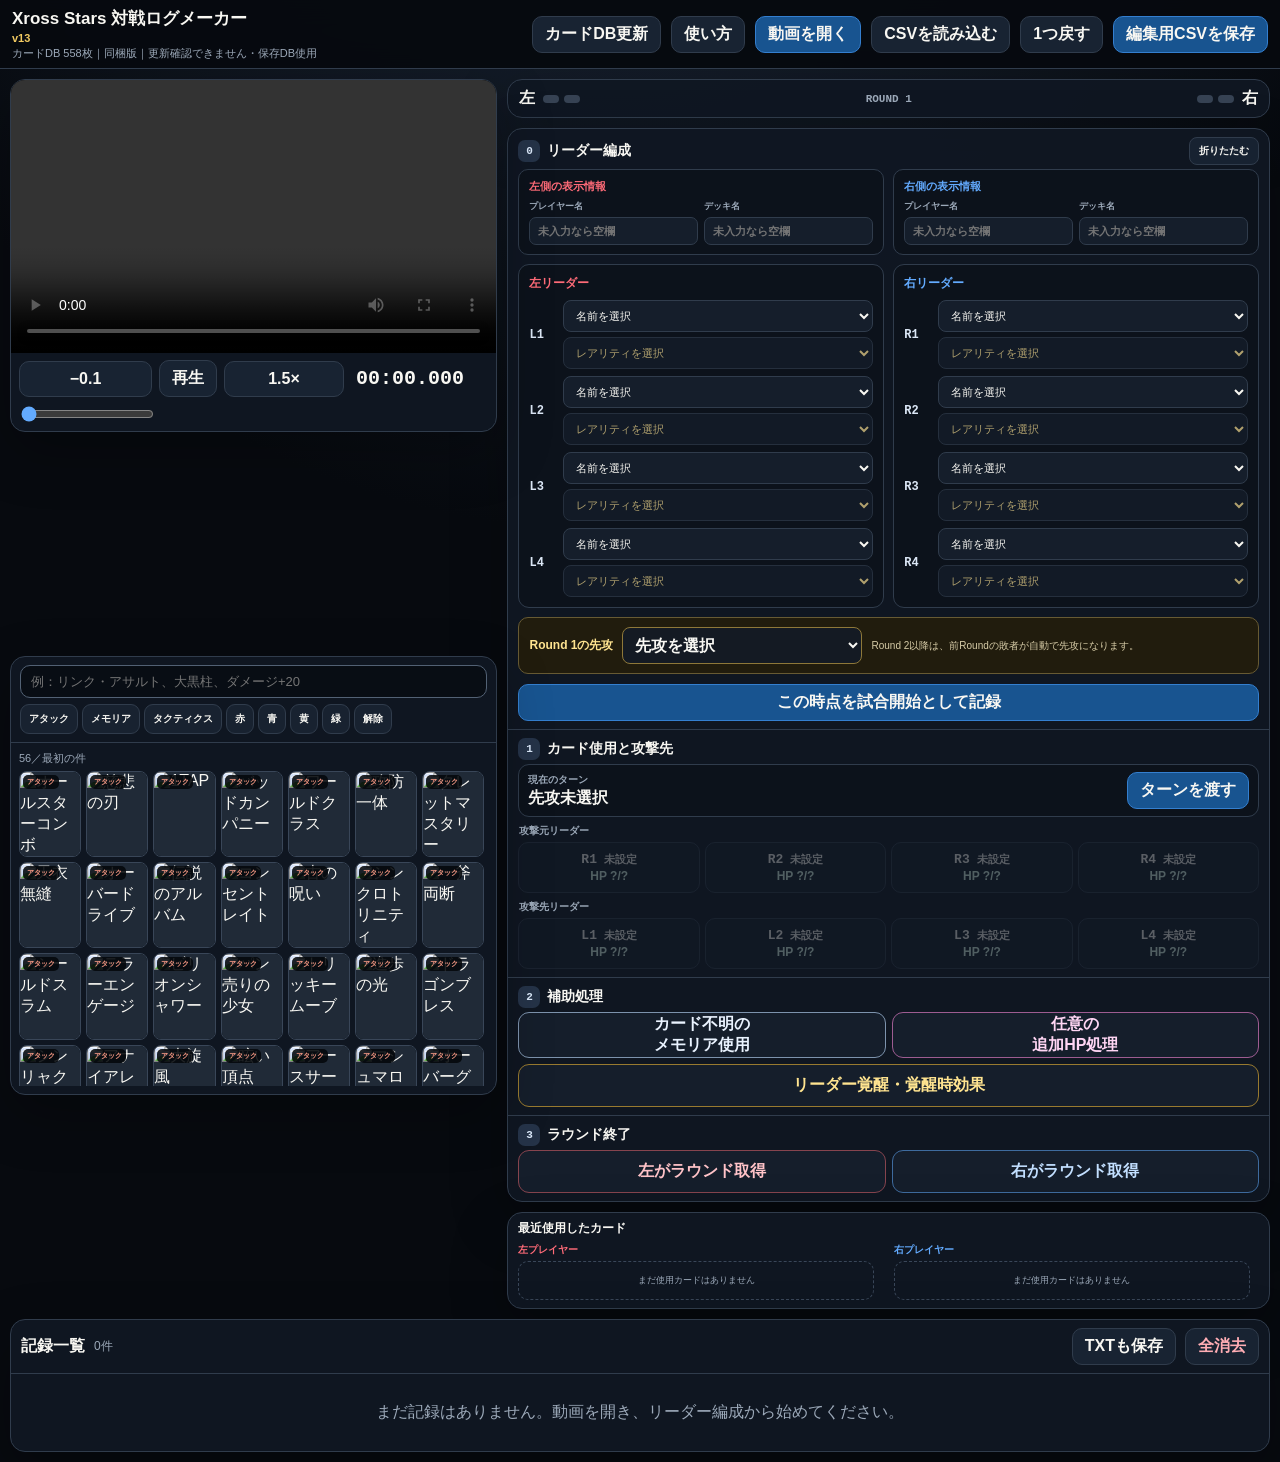
==== commit eeba67fe: "Add safe shared card database updates and versioned logs" ====
--- a/index.html
+++ b/index.html
@@ -85,6 +85,7 @@
   <dialog id="after-attack-dialog"><div class="dialog-head"><strong>アタック後効果の処理順を選択</strong></div><div class="dialog-body"><p class="after-review-copy">カードを好きな順に選べます。「この効果を使う」で対象と数値を記録し、条件を満たさない・使わない効果は「使用しない」を押してください。</p><div id="after-effect-list" class="after-effect-list"></div></div><div class="dialog-actions"><button id="after-skip-all" class="button">残りをすべて使用しない</button></div></dialog>
   <dialog id="event-edit-dialog"><div class="dialog-head"><strong>記録内容を編集</strong><div class="spacer"></div><button id="event-edit-close" class="icon-button">×</button></div><div class="dialog-body"><div id="event-edit-summary" class="effect-preview"></div><div class="edit-fields"><label class="full">記録時刻<input id="event-edit-time" inputmode="decimal" placeholder="05:54.263"></label><div id="event-edit-fields" style="display:contents"></div></div><div class="edit-state"><strong id="event-edit-state-title">この処理の直前のHP</strong><div id="event-edit-hp" class="edit-hp-grid"></div><div class="edit-note">保存すると、この時点から後ろのダメージ・回復・ダウン判定をすべて時系列順に再計算します。</div></div></div><div class="dialog-actions"><button id="event-edit-cancel" class="button">キャンセル</button><button id="event-edit-save" class="button primary">修正して再計算</button></div></dialog>
   <script src="card-catalog.js?v=20260820-2"></script>
+  <script src="card-db.js?v=1"></script>
   <script>
     const $=id=>document.getElementById(id),video=$('video'),seek=$('seek');
     const CARD_ASSET_BASE='https://megumi4150.github.io/xrossstars-card-assets/';
@@ -207,7 +208,7 @@
     function undo(){if(!events.length)return notify('戻せる記録がありません');const last=events.at(-1),playId=last.play_id||last.source_play_id;if(playId){events=events.filter(e=>e.play_id!==playId&&e.source_play_id!==playId);save();notify('カード使用とプレイ時HP処理をまとめて戻しました');return;}const e=events.pop();if(e.event==='turn')turn=opposite(e.side);if(e.event==='round'){score[e.winner]=Math.max(0,score[e.winner]-1);round=Math.max(1,Number(e.round));turn=e.previous_turn==='left'||e.previous_turn==='right'?e.previous_turn:e.winner}save();notify('直前の記録を戻しました')}
     function updateEventTime(index,value){const event=events[index],seconds=secondsFromTime(value);if(!event||!Number.isFinite(seconds)||seconds<0){notify('時刻は 05:54.263 の形式で入力してください');renderEvents();return}updateGroupedEventTime(event,seconds);if(video.src)video.currentTime=Number.isFinite(video.duration)?Math.min(video.duration,seconds):seconds;save();syncVideo();notify(`時刻を ${event.time} に修正し、以後のHPを再計算しました`)}
     function download(name,type,body){const a=document.createElement('a');a.href=URL.createObjectURL(new Blob(['\ufeff'+body],{type}));a.download=name;a.click();setTimeout(()=>URL.revokeObjectURL(a.href),1000)}
-    function exportCsv(){const keys=['time_sec','time','event','side','first_player','left_player_name','left_deck_name','right_player_name','right_deck_name','card_id','card_name','card_code','card_type','card_image','card_local_image','effect','attacker','target','excluded_target','damage','damage_before','damage_after','hp_before','hp_after','down','confidence','edited','note','round','winner','loser','next_first','previous_turn','leader','leader_name','leader_code','leader_image','leader_awaken_image','roster_json','operation','amount','source_type','source_card_id','source_card_name','source_card_code','source_card_type','source_card_image','source_card_local_image','source_effect','tactics_mode','effect_timing','play_id','source_play_id','effect_rule','draw_count','derived_from_heal_group'];const q=v=>`"${String(v??'').replaceAll('"','""')}"`;download('xrossstars-edit-log-v13.csv','text/csv;charset=utf-8',[keys.join(','),...events.map(e=>keys.map(k=>q(e[k])).join(','))].join('\r\n'));notify('編集用CSVを保存しました')}
+    function exportCsv(){const keys=['card_db_version','time_sec','time','event','side','first_player','left_player_name','left_deck_name','right_player_name','right_deck_name','card_id','card_name','card_code','card_type','card_image','card_local_image','effect','attacker','target','excluded_target','damage','damage_before','damage_after','hp_before','hp_after','down','confidence','edited','note','round','winner','loser','next_first','previous_turn','leader','leader_name','leader_code','leader_image','leader_awaken_image','roster_json','operation','amount','source_type','source_card_id','source_card_name','source_card_code','source_card_type','source_card_image','source_card_local_image','source_effect','tactics_mode','effect_timing','play_id','source_play_id','effect_rule','draw_count','derived_from_heal_group'];const q=v=>`"${String(v??'').replaceAll('"','""')}"`;download('xrossstars-edit-log-v13.csv','text/csv;charset=utf-8',[keys.join(','),...events.map(e=>keys.map(k=>q(k==='card_db_version'?(e[k]||'legacy-unspecified'):e[k])).join(','))].join('\r\n'));notify('編集用CSVを保存しました')}
     function parseCsv(text){const rows=[],row=[];let cell='',quoted=false;const pushRow=()=>{row.push(cell);cell='';if(row.some(v=>String(v).trim()!==''))rows.push(row.splice(0));else row.splice(0)};for(let i=0;i<text.length;i++){const c=text[i];if(quoted){if(c==='"'){if(text[i+1]==='"'){cell+='"';i++}else quoted=false}else cell+=c;continue}if(c==='"'){quoted=true;continue}if(c===','){row.push(cell);cell='';continue}if(c==='\r'||c==='\n'){if(c==='\r'&&text[i+1]==='\n')i++;pushRow();continue}cell+=c}if(quoted)throw new Error('引用符が閉じられていません');if(cell!==''||row.length)pushRow();if(rows.length<2)throw new Error('データ行がありません');const headers=rows.shift().map((v,i)=>(i?String(v):String(v).replace(/^\ufeff/,'')).trim());if(!headers.includes('event'))throw new Error('event列がありません');return rows.map((values,rowIndex)=>{const out={};headers.forEach((key,i)=>{if(key)out[key]=values[i]??''});out.__csvRow=rowIndex+2;return out})}
     function secondsFromTime(value){const parts=String(value||'').trim().split(':').map(Number);if(!parts.length||parts.some(Number.isNaN))return NaN;if(parts.length===3)return parts[0]*3600+parts[1]*60+parts[2];if(parts.length===2)return parts[0]*60+parts[1];return parts[0]}
     function normalizeImportedEvent(raw){const e={};for(const[key,value]of Object.entries(raw)){if(key!=='__csvRow')e[key]=typeof value==='string'?value.trim():value}if(!e.event)throw new Error(`${raw.__csvRow}行目のeventが空です`);let seconds=Number(e.time_sec);if(!Number.isFinite(seconds))seconds=secondsFromTime(e.time);if(!Number.isFinite(seconds))throw new Error(`${raw.__csvRow}行目の時刻を読み取れません`);e.time_sec=seconds.toFixed(3);e.time=e.time||fmt(seconds);if(String(e.down).toLowerCase()==='true')e.down=true;else if(String(e.down).toLowerCase()==='false')e.down=false;const catalogCard=cardById(e.card_id)||allCards.find(c=>e.card_code&&c.code===e.card_code)||allCards.find(c=>e.card_name&&c.name===e.card_name&&(!e.card_type||c.type===e.card_type));if(catalogCard){e.card_id=e.card_id||catalogCard.id;e.card_name=e.card_name||catalogCard.name;e.card_code=e.card_code||catalogCard.code;e.card_type=e.card_type||catalogCard.type;e.card_image=e.card_image||catalogCard.image_url;e.card_local_image=e.card_local_image||catalogCard.local_image;e.effect=e.effect||catalogCard.effect}return e}
@@ -227,5 +228,6 @@
     try{const old=JSON.parse(localStorage.getItem('xrossstars-log-v6-final')||'null');if(old){events=old.events||[];const start=events.find(e=>e.event==='match_start');firstPlayer=old.firstPlayer||start?.first_player||start?.side||'';turn=old.turn||firstPlayer||'right';round=old.round||1;score=old.score||{left:0,right:0};roster=old.roster||roster;matchInfo=old.matchInfo||{left:{player_name:start?.left_player_name||'',deck_name:start?.left_deck_name||''},right:{player_name:start?.right_player_name||'',deck_name:start?.right_deck_name||''}};setupCollapsed=old.setupCollapsed??events.some(e=>e.event==='match_start')}}catch{}recalculateTimeline();renderAll();syncVideo();
   </script>
   <script src="play-effects.js?v=13"></script>
+  <script src="card-db-ui.js?v=1"></script>
 </body>
 </html>
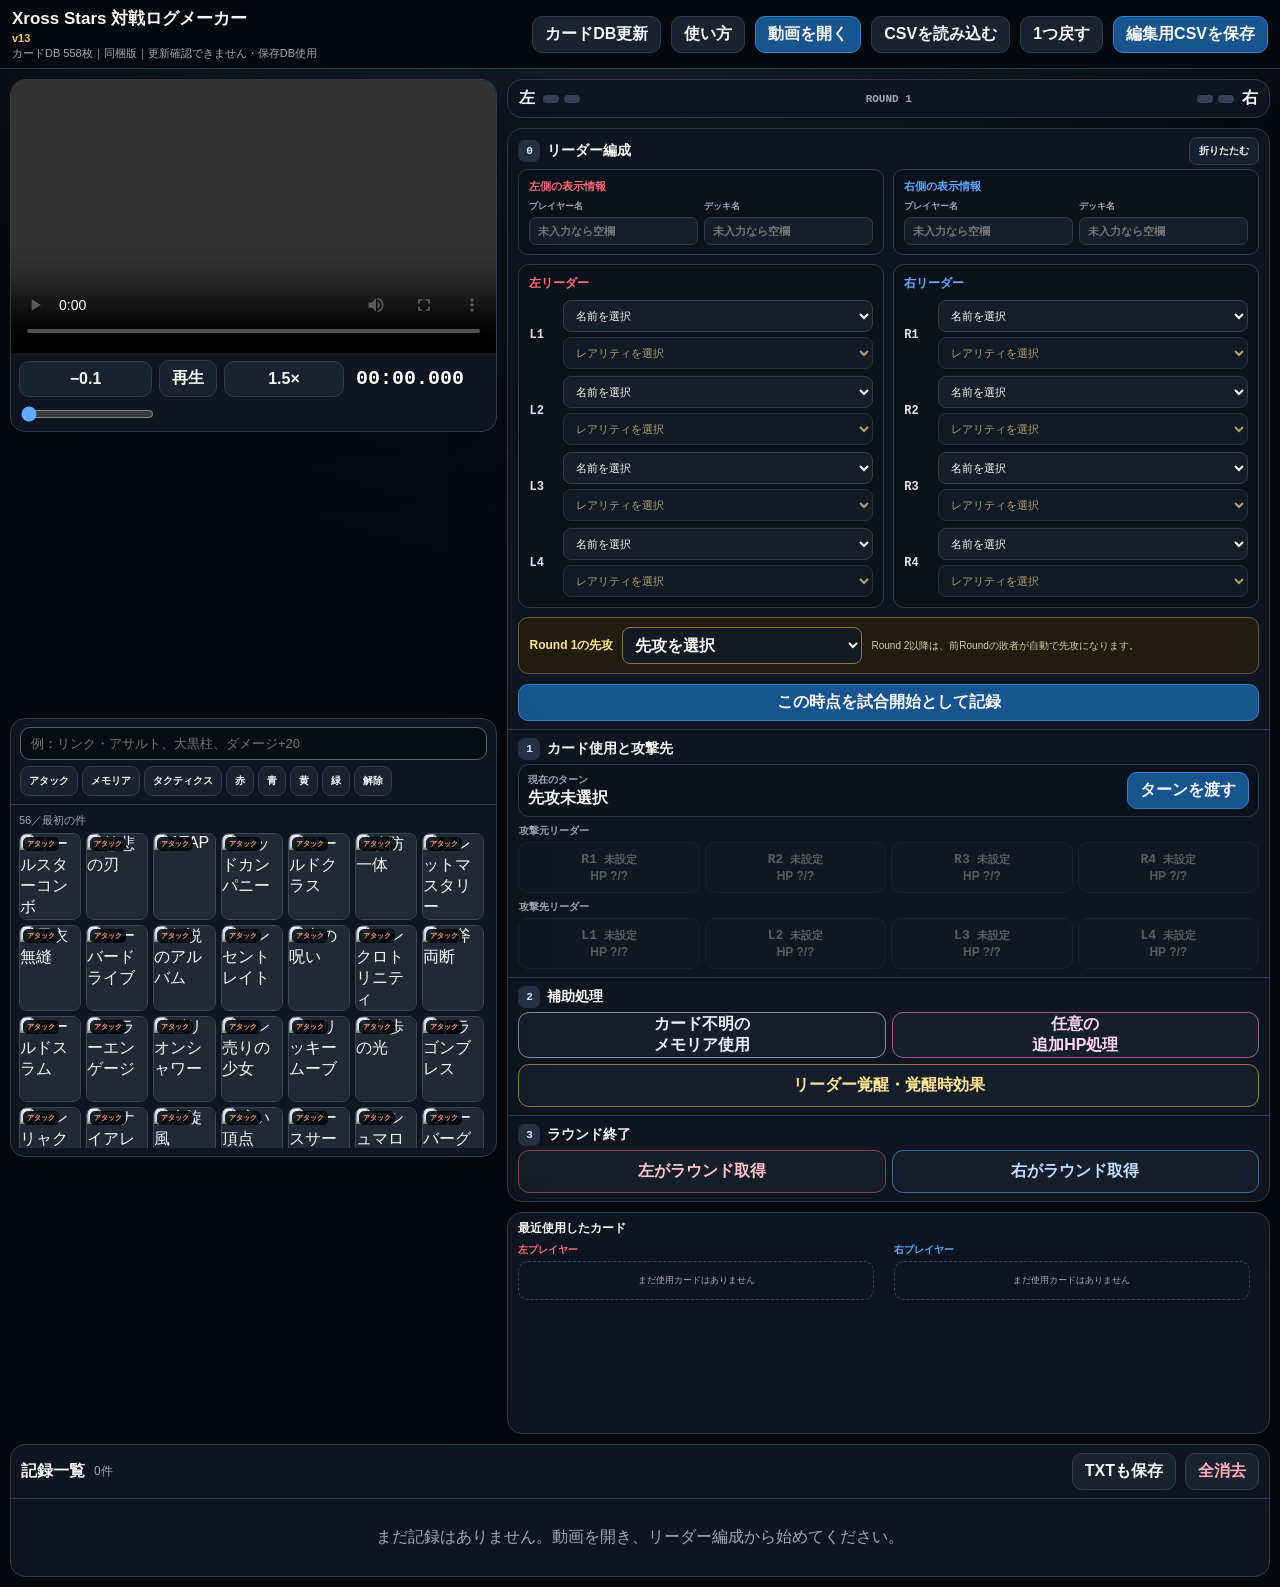
==== commit 755e3221: "Show two full rows of recently used cards" ====
--- a/index.html
+++ b/index.html
@@ -8,8 +8,8 @@
     :root{color-scheme:dark;--bg:#070a0f;--panel:#101722;--panel2:#151e2b;--line:#303c4c;--ink:#f8f7f2;--muted:#9ca9b9;--left:#ff6b78;--right:#63abff;--gold:#f2ca61;--ok:#67d8a5;--attack:#ef6b52;--memoria:#dfe9f4}
     *{box-sizing:border-box}body{margin:0;background:radial-gradient(circle at 48% -18%,#1b2738 0,var(--bg) 43%);color:var(--ink);font-family:"Yu Gothic UI","Noto Sans JP",sans-serif}button,input,select{font:inherit}button{color:inherit}.topbar{position:sticky;top:0;z-index:30;display:flex;align-items:center;gap:10px;min-height:64px;padding:10px 16px;border-bottom:1px solid var(--line);background:rgba(7,10,15,.96);backdrop-filter:blur(14px)}.brand strong{display:block;font-size:17px}.brand span{display:block;margin-top:2px;color:var(--muted);font-size:11px}.spacer{flex:1}.button{min-height:42px;padding:9px 14px;border:1px solid var(--line);border-radius:10px;background:#182332;font-weight:900;cursor:pointer}.topbar a.button{display:inline-flex;align-items:center;justify-content:center;color:var(--ink);text-decoration:none}.button:hover{border-color:#71829a;background:#213044}.button.primary{border-color:#347fcf;background:#185490}.button.danger{color:#ffadb4}.button:disabled{cursor:not-allowed;opacity:.4}.app{display:grid;grid-template-columns:minmax(610px,1.48fr) minmax(430px,.9fr);gap:14px;padding:14px}.panel{overflow:hidden;border:1px solid var(--line);border-radius:15px;background:rgba(16,23,34,.98);box-shadow:0 20px 55px rgba(0,0,0,.25)}.viewer{position:sticky;top:78px;align-self:start}.video-wrap{position:relative;aspect-ratio:16/9;background:#000}video{display:block;width:100%;height:100%;object-fit:contain}.video-error{position:absolute;inset:0;display:none;place-items:center;padding:20px;color:var(--muted);text-align:center;background:rgba(5,7,10,.97)}.video-error-card{width:min(560px,100%);padding:18px;border:1px solid #824956;border-radius:13px;background:#171016;box-shadow:0 18px 48px rgba(0,0,0,.5)}.video-error-card strong{display:block;color:#ffc1c7;font-size:18px}.video-error-card p{margin:9px 0 0;font-size:12px;line-height:1.65}.video-error-meta{margin:10px 0;padding:8px;border-radius:8px;background:#080b10;color:#f6d77d;font:900 11px/1.5 Consolas,monospace;overflow-wrap:anywhere}.video-error-command{display:block;margin:10px 0;padding:9px;border:1px solid #344457;border-radius:8px;background:#080d14;color:#cfe0f5;font:10px/1.5 Consolas,monospace;text-align:left;white-space:normal;overflow-wrap:anywhere}.video-error-actions{display:flex;justify-content:center;gap:8px;margin-top:12px}.video-error-actions .button{min-height:36px}.transport{display:grid;grid-template-columns:auto auto auto minmax(150px,auto) 1fr;align-items:center;gap:9px;padding:11px 12px}.time{padding:0 8px;font:900 24px/1 Consolas,monospace}.seek{width:100%;accent-color:var(--right)}.key-help{padding:0 14px 13px;color:var(--muted);font-size:11px}.controls{display:flex;flex-direction:column;gap:12px}.score{display:grid;grid-template-columns:1fr auto 1fr;align-items:center;gap:9px;padding:12px 15px}.score-side{display:flex;align-items:center;gap:8px;font-weight:900}.score-side.right{justify-content:flex-end}.score-pips{display:flex;gap:5px}.pip{width:16px;height:8px;border-radius:99px;background:#374354}.score-side.left .pip.on{background:var(--left)}.score-side.right .pip.on{background:var(--right)}.round-label{color:var(--muted);font:900 11px Consolas,monospace}.section{padding:15px}.section+.section{border-top:1px solid var(--line)}.section-title{display:flex;align-items:center;gap:9px;margin-bottom:5px}.step{display:grid;place-items:center;width:25px;height:25px;border-radius:8px;background:#253348;color:#dbe9fa;font:900 12px Consolas,monospace}h2{margin:0;font-size:16px}.sub{margin:0 0 12px;color:var(--muted);font-size:12px;line-height:1.55}.setup-grid{display:grid;grid-template-columns:1fr 1fr;gap:9px}.setup-side{padding:10px;border:1px solid var(--line);border-radius:11px;background:#0c121b}.setup-side>strong{display:block;margin-bottom:8px;font-size:12px}.setup-side.left>strong{color:var(--left)}.setup-side.right>strong{color:var(--right)}.leader-slot{display:grid;grid-template-columns:28px 1fr;gap:6px;align-items:center;margin-top:7px}.slot-id{color:#dce7f6;font:900 12px Consolas,monospace}.leader-pickers{display:grid;gap:5px}.leader-select{width:100%;padding:8px;border:1px solid var(--line);border-radius:8px;background:#151e2b;color:var(--ink);font-size:11px}.leader-variant{color:#f6dd91}.turn-state{display:flex;align-items:center;justify-content:space-between;gap:10px;padding:11px 12px;border:1px solid var(--line);border-radius:11px;background:#0c121b}.turn-state small{display:block;color:var(--muted);font-size:10px;font-weight:900}.turn-state strong{display:block;margin-top:3px;font-size:18px}.turn-state strong.left{color:var(--left)}.turn-state strong.right{color:var(--right)}.workflow{margin-top:12px;padding:11px;border:1px solid #3b5269;border-radius:11px;background:#0b151f}.workflow b{color:var(--gold)}.workflow p{margin:4px 0 0;color:#c5d7e8;font-size:11px;line-height:1.5}.leaders{display:grid;grid-template-columns:repeat(4,1fr);gap:7px}.leader{min-height:67px;padding:7px 4px;border:1px solid var(--line);border-radius:10px;background:#141d29;text-align:center;cursor:pointer}.leader b{display:block;font:900 14px Consolas,monospace}.leader span{display:block;overflow:hidden;margin-top:4px;color:var(--muted);font-size:9px;white-space:nowrap;text-overflow:ellipsis}.leader.selected{border-color:var(--gold);background:#3a3219;box-shadow:inset 0 0 0 1px var(--gold)}.leader.target:hover{border-color:var(--attack);background:#3c201b}.leader:disabled{cursor:not-allowed;opacity:.32}.leader-caption{display:flex;justify-content:space-between;margin:11px 1px 6px;color:var(--muted);font-size:10px;font-weight:900}.after-attack{display:none;margin-top:10px;padding:11px;border:1px solid #5a4557;border-radius:10px;background:#1b111d}.after-attack.show{display:block}.after-attack strong{display:block;color:#ffd4f3;font-size:12px}.after-buttons{display:flex;gap:8px;margin-top:8px}.after-buttons button{flex:1;min-height:40px;border:1px solid var(--line);border-radius:9px;background:#182332;font-weight:900;cursor:pointer}.after-buttons .effect{border-color:#a45b94;color:#ffd7f5}.quick-grid,.action-grid{display:grid;grid-template-columns:1fr 1fr;gap:8px}.quick,.action{min-height:54px;border:1px solid var(--line);border-radius:11px;background:#151e2b;font-weight:900;cursor:pointer}.quick.left{border-color:#86444e;color:#ffc3c8}.quick.right{border-color:#3e6b9e;color:#c2dfff}.action.awaken{grid-column:1/-1;border-color:#987a2f;color:#ffe490}.action.effect{border-color:#9d5c91;color:#ffd6f4}.action.memoria{border-color:#7d93ad;color:#eaf3ff}.catalog-panel{grid-column:1/-1}.catalog-head{display:flex;align-items:end;gap:10px;padding:14px 15px;border-bottom:1px solid var(--line)}.catalog-head .search{flex:1}.search label{display:block;margin-bottom:6px;color:var(--muted);font-size:11px;font-weight:900}.search input{width:100%;padding:12px 13px;border:1px solid #526174;border-radius:10px;background:#080d14;color:var(--ink);font-size:15px;outline:none}.search input:focus{border-color:var(--right);box-shadow:0 0 0 3px rgba(99,171,255,.12)}.filters{display:flex;gap:6px;flex-wrap:wrap}.filter{min-height:42px;padding:8px 12px;border:1px solid var(--line);border-radius:9px;background:#182230;font-size:11px;font-weight:900;cursor:pointer}.filter.on{border-color:var(--gold);background:#3a3219;color:#fff0bb}.catalog-body{display:grid;grid-template-columns:minmax(0,1.35fr) minmax(280px,.65fr);min-height:320px}.result-side{padding:13px;border-right:1px solid var(--line)}.catalog-note{display:flex;justify-content:space-between;margin-bottom:9px;color:var(--muted);font-size:11px}.card-grid{display:grid;grid-template-columns:repeat(auto-fill,minmax(112px,1fr));gap:10px;max-height:520px;overflow:auto;padding-right:4px}.card-button{position:relative;overflow:hidden;padding:0;border:1px solid #394658;border-radius:11px;background:#0b1119;text-align:left;cursor:pointer}.card-button:hover{transform:translateY(-1px);border-color:var(--gold)}.card-button img{display:block;width:100%;aspect-ratio:5/7;object-fit:cover;background:#202a37}.card-meta{padding:7px}.card-meta strong{display:block;overflow:hidden;font-size:11px;white-space:nowrap;text-overflow:ellipsis}.card-meta span{display:block;margin-top:3px;color:var(--muted);font:800 9px Consolas,monospace}.type-badge{position:absolute;top:6px;left:6px;padding:4px 6px;border-radius:7px;background:rgba(4,7,11,.88);font-size:9px;font-weight:900}.type-badge.attack{color:#ff9e88}.type-badge.memoria{color:#f0f6ff}.recent-side{padding:13px}.recent-side h3{margin:0;font-size:14px}.recent-side>p{margin:4px 0 11px;color:var(--muted);font-size:10px}.recent-list{display:grid;grid-template-columns:repeat(3,1fr);gap:8px}.recent-card{position:relative;overflow:hidden;padding:0;border:1px solid var(--line);border-radius:9px;background:#0b1119;cursor:pointer}.recent-card img{display:block;width:100%;aspect-ratio:5/7;object-fit:cover}.recent-card span{position:absolute;right:4px;bottom:4px;padding:3px 6px;border-radius:99px;background:#06101bd9;font-size:10px;font-weight:900}.recent-empty{padding:25px 10px;color:var(--muted);font-size:11px;text-align:center;border:1px dashed #394658;border-radius:10px}.log-panel{grid-column:1/-1}.log-head{display:flex;align-items:center;gap:9px;padding:12px 15px;border-bottom:1px solid var(--line)}.count{color:var(--muted);font-size:12px}.events{display:grid}.event{display:grid;grid-template-columns:100px 92px 1fr auto;align-items:center;gap:9px;min-height:57px;padding:8px 12px;border-bottom:1px solid #27313e}.event-time{border:0;background:transparent;color:#cfe0f5;font:900 12px Consolas,monospace;text-align:left;cursor:pointer}.event-type{display:inline-flex;justify-content:center;padding:5px 7px;border-radius:99px;background:#263348;font-size:10px;font-weight:900}.event-detail{font-size:12px;font-weight:800}.icon-button{width:35px;height:35px;border:1px solid var(--line);border-radius:8px;background:#192331;color:#ffaab1;cursor:pointer}.empty-log{padding:28px;color:var(--muted);text-align:center}.toast{position:fixed;left:50%;bottom:22px;z-index:60;transform:translate(-50%,18px);padding:11px 18px;border:1px solid #4c9d7e;border-radius:99px;background:#123a2c;color:#c3ffe3;font-weight:900;opacity:0;pointer-events:none;transition:.2s}.toast.show{transform:translate(-50%,0);opacity:1}dialog{width:min(580px,calc(100vw - 28px));padding:0;border:1px solid #536275;border-radius:15px;background:#101722;color:var(--ink);box-shadow:0 28px 90px rgba(0,0,0,.7)}dialog::backdrop{background:rgba(2,5,9,.78);backdrop-filter:blur(5px)}.dialog-head{display:flex;align-items:center;gap:10px;padding:14px 16px;border-bottom:1px solid var(--line)}.dialog-body{padding:16px}.dialog-body label{display:block;margin-top:12px;color:var(--muted);font-size:11px;font-weight:900}.dialog-body select,.dialog-body input{width:100%;margin-top:6px;padding:11px;border:1px solid var(--line);border-radius:9px;background:#090f17;color:var(--ink)}.effect-preview{margin-top:11px;padding:11px;border-left:4px solid var(--gold);border-radius:8px;background:#211c0d;font-size:12px;line-height:1.55}.amount-control{display:grid;grid-template-columns:52px 1fr 52px;gap:8px;align-items:end}.amount-control button{height:43px;border:1px solid var(--line);border-radius:9px;background:#1b2737;font-size:20px;font-weight:900;cursor:pointer}.dialog-actions{display:flex;justify-content:flex-end;gap:8px;padding:0 16px 16px}.damage-summary{display:grid;grid-template-columns:1fr 1fr;gap:8px;margin-top:10px}.damage-summary div{padding:10px;border:1px solid var(--line);border-radius:9px;background:#0b121b}.damage-summary small{display:block;color:var(--muted);font-size:9px}.damage-summary strong{display:block;margin-top:4px;font-size:17px}.warning{color:#ffbdc2}.ok{color:var(--ok)}
     .app{grid-template-columns:minmax(520px,1fr) minmax(520px,1fr);grid-template-areas:"viewer controls" "catalog controls" "log log";align-items:start;gap:12px;padding:12px}.viewer{grid-area:viewer;position:relative;top:auto;max-width:50vw}.controls{grid-area:controls}.catalog-panel{grid-area:catalog;grid-column:auto}.log-panel{grid-area:log}.section{padding:12px}.setup-section.collapsed .setup-grid,.setup-section.collapsed .sub,.setup-section.collapsed #match-start{display:none}.setup-section.collapsed{padding:8px 12px}.setup-section.collapsed .section-title{margin:0}.setup-toggle{margin-left:auto;min-height:30px;padding:4px 9px;border:1px solid var(--line);border-radius:8px;background:#172231;font-size:10px;font-weight:900;cursor:pointer}.leader{min-height:72px}.leader .hp{color:#d9f7e9;font-size:11px;font-weight:900}.leader.down{filter:grayscale(1);opacity:.28;background:#080b10}.leader.down .hp{color:#ff8c96}.catalog-head{align-items:stretch;flex-direction:column}.catalog-body{grid-template-columns:minmax(0,1fr) 210px;min-height:220px}.card-grid{grid-template-columns:repeat(auto-fill,minmax(76px,1fr));gap:6px;max-height:250px}.card-meta{padding:5px}.card-meta strong{font-size:9px}.card-meta span{font-size:8px}.recent-list{grid-template-columns:repeat(4,1fr);gap:5px}
-    .topbar{min-height:56px;padding:7px 12px}.brand>span,.key-help,.workflow,.setup-section .sub,.search label,.catalog-note span:last-child,.recent-side>p{display:none}.button{min-height:36px;padding:7px 12px}.app{grid-template-columns:minmax(455px,.78fr) minmax(610px,1.22fr);gap:10px;padding:10px}.viewer{max-width:none}.transport{grid-template-columns:auto auto minmax(120px,auto) 1fr;gap:7px;padding:7px 8px}.time{padding:0 5px;font-size:20px}.controls{gap:10px}.score{gap:7px;padding:8px 11px}.section{padding:8px 10px}.section-title{gap:7px;margin-bottom:4px}.step{width:22px;height:22px;border-radius:7px;font-size:11px}h2{font-size:14px}.setup-section.collapsed{padding:6px 10px}.setup-toggle{min-height:28px}.turn-state{padding:7px 9px}.turn-state strong{margin-top:1px;font-size:16px}.turn-state .button{min-height:34px}.leader-caption{margin:7px 1px 4px;font-size:10px}.leader-caption span+span{display:none}.leaders{gap:5px}.leader{min-height:51px;padding:5px 6px}.leader-line{display:flex!important;align-items:center;justify-content:center;gap:7px;margin:0!important;color:var(--ink)!important}.leader-line b{display:inline;font-size:13px}.leader-line em{overflow:hidden;font-size:11px;font-style:normal;font-weight:800;white-space:nowrap;text-overflow:ellipsis}.leader .hp{margin-top:2px;font-size:12px}.quick-grid,.action-grid{gap:6px}.quick,.action{min-height:43px}.after-attack{margin-top:7px;padding:8px}.catalog-head{gap:6px;padding:8px 9px}.search input{padding:8px 10px;font-size:13px}.filters{gap:4px}.filter{min-height:30px;padding:5px 8px;font-size:10px}.catalog-body{display:block;min-height:260px}.result-side{padding:8px;border-right:0;border-bottom:0}.catalog-note{margin-bottom:5px}.card-grid{grid-template-columns:repeat(auto-fill,minmax(56px,1fr));gap:5px;max-height:315px}.card-button{border-radius:8px}.card-meta{display:none}.type-badge{top:3px;left:3px;padding:2px 4px;border-radius:5px;font-size:7px}.recent-panel{overflow:visible}.recent-side{padding:8px 10px}.recent-side h3{margin-bottom:6px;font-size:12px;line-height:1.3}.recent-columns{display:grid;grid-template-columns:1fr 1fr;gap:10px}.recent-group strong{display:block;margin-bottom:4px;font-size:10px!important}.recent-list{grid-template-columns:repeat(auto-fill,minmax(42px,56px));gap:4px;max-height:88px;overflow:auto}.recent-card{border-radius:5px}.recent-card span{right:2px;bottom:2px;padding:2px 4px;font-size:8px}.recent-empty{padding:12px 4px;font-size:9px}.log-head{padding:8px 10px}.event{min-height:50px}.log-panel{scroll-margin-top:66px}
-    @media(max-width:1100px){.app{grid-template-columns:1fr;grid-template-areas:"viewer" "controls" "catalog" "log"}.viewer{position:static;max-width:none}.catalog-panel,.log-panel{grid-column:1}}@media(max-width:650px){.topbar{flex-wrap:wrap}.brand{width:100%}.app{padding:8px}.transport{grid-template-columns:auto auto auto 1fr}.seek{grid-column:1/-1}.setup-grid{grid-template-columns:1fr}.leaders{grid-template-columns:repeat(2,1fr)}.catalog-head{align-items:stretch;flex-direction:column}.recent-columns{grid-template-columns:1fr}.recent-list{grid-template-columns:repeat(8,1fr)}.event{grid-template-columns:120px 72px 1fr auto;gap:5px;padding:7px}.card-grid{grid-template-columns:repeat(5,1fr)}}
+    .topbar{min-height:56px;padding:7px 12px}.brand>span,.key-help,.workflow,.setup-section .sub,.search label,.catalog-note span:last-child,.recent-side>p{display:none}.button{min-height:36px;padding:7px 12px}.app{grid-template-columns:minmax(455px,.78fr) minmax(610px,1.22fr);gap:10px;padding:10px}.viewer{max-width:none}.transport{grid-template-columns:auto auto minmax(120px,auto) 1fr;gap:7px;padding:7px 8px}.time{padding:0 5px;font-size:20px}.controls{gap:10px}.score{gap:7px;padding:8px 11px}.section{padding:8px 10px}.section-title{gap:7px;margin-bottom:4px}.step{width:22px;height:22px;border-radius:7px;font-size:11px}h2{font-size:14px}.setup-section.collapsed{padding:6px 10px}.setup-toggle{min-height:28px}.turn-state{padding:7px 9px}.turn-state strong{margin-top:1px;font-size:16px}.turn-state .button{min-height:34px}.leader-caption{margin:7px 1px 4px;font-size:10px}.leader-caption span+span{display:none}.leaders{gap:5px}.leader{min-height:51px;padding:5px 6px}.leader-line{display:flex!important;align-items:center;justify-content:center;gap:7px;margin:0!important;color:var(--ink)!important}.leader-line b{display:inline;font-size:13px}.leader-line em{overflow:hidden;font-size:11px;font-style:normal;font-weight:800;white-space:nowrap;text-overflow:ellipsis}.leader .hp{margin-top:2px;font-size:12px}.quick-grid,.action-grid{gap:6px}.quick,.action{min-height:43px}.after-attack{margin-top:7px;padding:8px}.catalog-head{gap:6px;padding:8px 9px}.search input{padding:8px 10px;font-size:13px}.filters{gap:4px}.filter{min-height:30px;padding:5px 8px;font-size:10px}.catalog-body{display:block;min-height:260px}.result-side{padding:8px;border-right:0;border-bottom:0}.catalog-note{margin-bottom:5px}.card-grid{grid-template-columns:repeat(auto-fill,minmax(56px,1fr));gap:5px;max-height:315px}.card-button{border-radius:8px}.card-meta{display:none}.type-badge{top:3px;left:3px;padding:2px 4px;border-radius:5px;font-size:7px}.recent-panel{overflow:visible}.recent-side{padding:8px 10px}.recent-side h3{margin-bottom:6px;font-size:12px;line-height:1.3}.recent-columns{display:grid;grid-template-columns:1fr 1fr;gap:10px}.recent-group strong{display:block;margin-bottom:4px;font-size:10px!important}.recent-list{grid-template-columns:repeat(auto-fill,minmax(42px,56px));gap:4px;min-height:164px;max-height:164px;align-content:start;overflow:auto}.recent-card{border-radius:5px}.recent-card span{right:2px;bottom:2px;padding:2px 4px;font-size:8px}.recent-empty{padding:12px 4px;font-size:9px}.log-head{padding:8px 10px}.event{min-height:50px}.log-panel{scroll-margin-top:66px}
+    @media(max-width:1100px){.app{grid-template-columns:1fr;grid-template-areas:"viewer" "controls" "catalog" "log"}.viewer{position:static;max-width:none}.catalog-panel,.log-panel{grid-column:1}}@media(max-width:650px){.topbar{flex-wrap:wrap}.brand{width:100%}.app{padding:8px}.transport{grid-template-columns:auto auto auto 1fr}.seek{grid-column:1/-1}.setup-grid{grid-template-columns:1fr}.leaders{grid-template-columns:repeat(2,1fr)}.catalog-head{align-items:stretch;flex-direction:column}.recent-columns{grid-template-columns:1fr}.recent-list{grid-template-columns:repeat(auto-fill,minmax(42px,56px))}.event{grid-template-columns:120px 72px 1fr auto;gap:5px;padding:7px}.card-grid{grid-template-columns:repeat(5,1fr)}}
     .match-info-grid{display:grid;grid-template-columns:1fr 1fr;gap:9px;margin-bottom:9px}.match-info-side{padding:9px 10px;border:1px solid var(--line);border-radius:10px;background:#0c121b}.match-info-side>strong{display:block;margin-bottom:6px;font-size:11px}.match-info-side.left>strong{color:var(--left)}.match-info-side.right>strong{color:var(--right)}.match-info-fields{display:grid;grid-template-columns:1fr 1fr;gap:6px}.match-info-fields label{color:var(--muted);font-size:9px;font-weight:900}.match-info-fields input{width:100%;margin-top:4px;padding:7px 8px;border:1px solid var(--line);border-radius:7px;background:#151e2b;color:var(--ink);font-size:11px}.match-info-fields input:focus{border-color:var(--gold);outline:2px solid rgba(242,202,97,.12)}.match-info-fields input:disabled{opacity:.55}.first-player-choice{display:grid;grid-template-columns:auto minmax(170px,240px) 1fr;align-items:center;gap:9px;margin-top:9px;padding:9px 10px;border:1px solid #675a33;border-radius:10px;background:#211c0d}.first-player-choice label{color:#ffe490;font-size:12px;font-weight:900}.first-player-choice select{width:100%;padding:8px;border:1px solid #8e7839;border-radius:8px;background:#141a23;color:var(--ink);font-weight:900}.first-player-choice small{color:#d8cda8;font-size:10px}.setup-section.collapsed .match-info-grid,.setup-section.collapsed .first-player-choice{display:none}.event{grid-template-columns:138px 92px 1fr auto}.event-time-cell{display:grid;grid-template-columns:30px minmax(0,1fr);gap:5px;align-items:center}.time-jump{width:30px;height:32px;padding:0;border:1px solid var(--line);border-radius:7px;background:#192331;color:#9dcaff;cursor:pointer}.time-jump:hover{border-color:var(--right)}.event-time{width:100%;min-width:0;padding:7px 6px;border:1px solid #415064;border-radius:7px;background:#0a1018;color:#cfe0f5;font:900 11px Consolas,monospace;text-align:center;cursor:text}.event-time:focus{border-color:var(--gold);outline:2px solid rgba(242,202,97,.14)}@media(max-width:650px){.match-info-grid{grid-template-columns:1fr}.first-player-choice{grid-template-columns:1fr 1fr}.first-player-choice small{grid-column:1/-1}.event-time{font-size:10px}}
     .button.speed-active{border-color:var(--gold);background:#3a3219;color:#fff0bb}.event-actions{display:flex;gap:6px}.icon-button.edit{color:#a9d2ff}.edit-state{margin-top:12px;padding:11px;border:1px solid #415064;border-radius:10px;background:#0a1018}.edit-state>strong{display:block;margin-bottom:8px;color:var(--gold);font-size:12px}.edit-hp-grid{display:grid;grid-template-columns:repeat(2,1fr);gap:6px}.edit-hp{display:grid;grid-template-columns:34px minmax(0,1fr) auto;gap:6px;align-items:center;padding:7px 8px;border:1px solid #2f3b4b;border-radius:8px;background:#111a26;font-size:10px}.edit-hp b{font:900 11px Consolas,monospace}.edit-hp span{overflow:hidden;color:var(--muted);white-space:nowrap;text-overflow:ellipsis}.edit-hp em{color:#eaf3ff;font-style:normal;font-weight:900}.edit-hp.down{opacity:.48}.edit-hp.awake{border-color:#8d742c}.edit-fields{display:grid;grid-template-columns:1fr 1fr;gap:9px}.edit-fields label.full{grid-column:1/-1}.edit-note{margin-top:8px;color:var(--muted);font-size:10px;line-height:1.5}@media(max-width:650px){.edit-hp-grid,.edit-fields{grid-template-columns:1fr}.edit-fields label.full{grid-column:auto}}
     #after-attack-dialog{width:min(880px,calc(100vw - 28px))}.after-review-copy{margin:0 0 12px;color:#c9d7e8;font-size:12px;line-height:1.65}.after-effect-list{display:grid;grid-template-columns:repeat(auto-fit,minmax(250px,1fr));gap:10px;max-height:62vh;overflow:auto}.after-effect-card{display:grid;grid-template-columns:84px minmax(0,1fr);gap:10px;padding:10px;border:1px solid #4d4255;border-radius:11px;background:#12101a}.after-effect-card img{grid-row:1/4;width:84px;aspect-ratio:5/7;object-fit:contain;border:1px solid #3b4656;border-radius:7px;background:#05070a}.after-effect-card strong{font-size:13px}.after-effect-card p{margin:5px 0;color:#c8d4e2;font-size:10px;line-height:1.5}.after-effect-card small{color:var(--muted);font-size:9px}.after-effect-actions{display:flex;gap:6px;align-self:end}.after-effect-actions button{flex:1;min-height:34px;padding:6px;border:1px solid var(--line);border-radius:8px;background:#1a2534;font-size:10px;font-weight:900;cursor:pointer}.after-effect-actions .use{border-color:#a45b94;color:#ffd7f5}.after-effect-actions .skip{color:#b9c4d1}.effect-source{display:none;grid-template-columns:70px 1fr;gap:10px;align-items:center;margin-bottom:10px;padding:9px;border:1px solid #594761;border-radius:9px;background:#17111b}.effect-source.show{display:grid}.effect-source img{width:70px;aspect-ratio:5/7;object-fit:contain;border-radius:6px;background:#05070a}.effect-source strong{display:block;color:#ffd7f5}.effect-source span{display:block;margin-top:4px;color:#c8d4e2;font-size:10px;line-height:1.45}@media(max-width:650px){.after-effect-list{grid-template-columns:1fr}.after-effect-card{grid-template-columns:68px minmax(0,1fr)}.after-effect-card img{width:68px}}
@@ -228,6 +228,6 @@
     try{const old=JSON.parse(localStorage.getItem('xrossstars-log-v6-final')||'null');if(old){events=old.events||[];const start=events.find(e=>e.event==='match_start');firstPlayer=old.firstPlayer||start?.first_player||start?.side||'';turn=old.turn||firstPlayer||'right';round=old.round||1;score=old.score||{left:0,right:0};roster=old.roster||roster;matchInfo=old.matchInfo||{left:{player_name:start?.left_player_name||'',deck_name:start?.left_deck_name||''},right:{player_name:start?.right_player_name||'',deck_name:start?.right_deck_name||''}};setupCollapsed=old.setupCollapsed??events.some(e=>e.event==='match_start')}}catch{}recalculateTimeline();renderAll();syncVideo();
   </script>
   <script src="play-effects.js?v=13"></script>
-  <script src="card-db-ui.js?v=1"></script>
+  <script src="card-db-ui.js?v=2"></script>
 </body>
 </html>
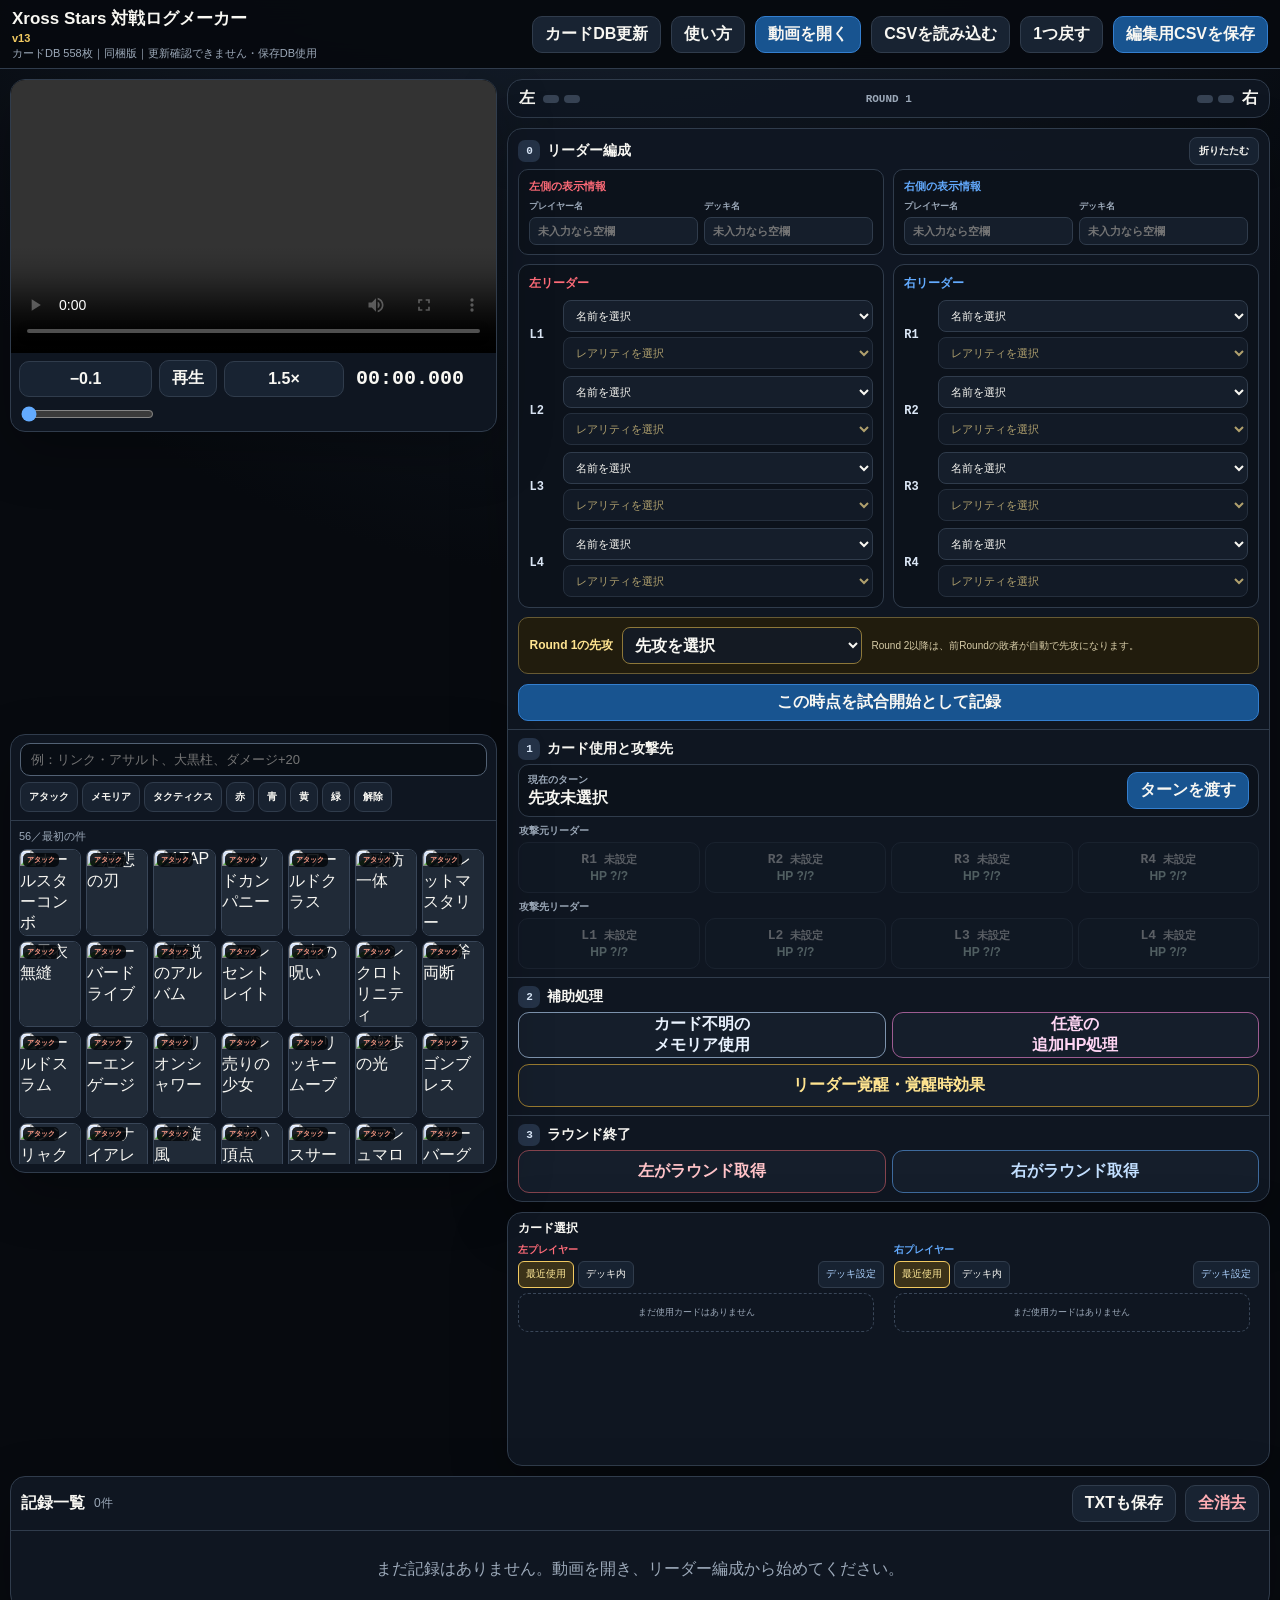
==== commit d5ceb3dc: "Add optional per-player deck palettes alongside recent cards" ====
--- a/index.html
+++ b/index.html
@@ -15,6 +15,7 @@
     #after-attack-dialog{width:min(880px,calc(100vw - 28px))}.after-review-copy{margin:0 0 12px;color:#c9d7e8;font-size:12px;line-height:1.65}.after-effect-list{display:grid;grid-template-columns:repeat(auto-fit,minmax(250px,1fr));gap:10px;max-height:62vh;overflow:auto}.after-effect-card{display:grid;grid-template-columns:84px minmax(0,1fr);gap:10px;padding:10px;border:1px solid #4d4255;border-radius:11px;background:#12101a}.after-effect-card img{grid-row:1/4;width:84px;aspect-ratio:5/7;object-fit:contain;border:1px solid #3b4656;border-radius:7px;background:#05070a}.after-effect-card strong{font-size:13px}.after-effect-card p{margin:5px 0;color:#c8d4e2;font-size:10px;line-height:1.5}.after-effect-card small{color:var(--muted);font-size:9px}.after-effect-actions{display:flex;gap:6px;align-self:end}.after-effect-actions button{flex:1;min-height:34px;padding:6px;border:1px solid var(--line);border-radius:8px;background:#1a2534;font-size:10px;font-weight:900;cursor:pointer}.after-effect-actions .use{border-color:#a45b94;color:#ffd7f5}.after-effect-actions .skip{color:#b9c4d1}.effect-source{display:none;grid-template-columns:70px 1fr;gap:10px;align-items:center;margin-bottom:10px;padding:9px;border:1px solid #594761;border-radius:9px;background:#17111b}.effect-source.show{display:grid}.effect-source img{width:70px;aspect-ratio:5/7;object-fit:contain;border-radius:6px;background:#05070a}.effect-source strong{display:block;color:#ffd7f5}.effect-source span{display:block;margin-top:4px;color:#c8d4e2;font-size:10px;line-height:1.45}@media(max-width:650px){.after-effect-list{grid-template-columns:1fr}.after-effect-card{grid-template-columns:68px minmax(0,1fr)}.after-effect-card img{width:68px}}
   </style>
   <link rel="stylesheet" href="play-effects.css?v=13">
+  <link rel="stylesheet" href="deck-palette.css?v=1">
 </head>
 <body>
   <header class="topbar">
@@ -208,7 +209,7 @@
     function undo(){if(!events.length)return notify('戻せる記録がありません');const last=events.at(-1),playId=last.play_id||last.source_play_id;if(playId){events=events.filter(e=>e.play_id!==playId&&e.source_play_id!==playId);save();notify('カード使用とプレイ時HP処理をまとめて戻しました');return;}const e=events.pop();if(e.event==='turn')turn=opposite(e.side);if(e.event==='round'){score[e.winner]=Math.max(0,score[e.winner]-1);round=Math.max(1,Number(e.round));turn=e.previous_turn==='left'||e.previous_turn==='right'?e.previous_turn:e.winner}save();notify('直前の記録を戻しました')}
     function updateEventTime(index,value){const event=events[index],seconds=secondsFromTime(value);if(!event||!Number.isFinite(seconds)||seconds<0){notify('時刻は 05:54.263 の形式で入力してください');renderEvents();return}updateGroupedEventTime(event,seconds);if(video.src)video.currentTime=Number.isFinite(video.duration)?Math.min(video.duration,seconds):seconds;save();syncVideo();notify(`時刻を ${event.time} に修正し、以後のHPを再計算しました`)}
     function download(name,type,body){const a=document.createElement('a');a.href=URL.createObjectURL(new Blob(['\ufeff'+body],{type}));a.download=name;a.click();setTimeout(()=>URL.revokeObjectURL(a.href),1000)}
-    function exportCsv(){const keys=['card_db_version','time_sec','time','event','side','first_player','left_player_name','left_deck_name','right_player_name','right_deck_name','card_id','card_name','card_code','card_type','card_image','card_local_image','effect','attacker','target','excluded_target','damage','damage_before','damage_after','hp_before','hp_after','down','confidence','edited','note','round','winner','loser','next_first','previous_turn','leader','leader_name','leader_code','leader_image','leader_awaken_image','roster_json','operation','amount','source_type','source_card_id','source_card_name','source_card_code','source_card_type','source_card_image','source_card_local_image','source_effect','tactics_mode','effect_timing','play_id','source_play_id','effect_rule','draw_count','derived_from_heal_group'];const q=v=>`"${String(v??'').replaceAll('"','""')}"`;download('xrossstars-edit-log-v13.csv','text/csv;charset=utf-8',[keys.join(','),...events.map(e=>keys.map(k=>q(k==='card_db_version'?(e[k]||'legacy-unspecified'):e[k])).join(','))].join('\r\n'));notify('編集用CSVを保存しました')}
+    function exportCsv(){const keys=['left_deck_code','right_deck_code','left_deck_json','right_deck_json','card_db_version','time_sec','time','event','side','first_player','left_player_name','left_deck_name','right_player_name','right_deck_name','card_id','card_name','card_code','card_type','card_image','card_local_image','effect','attacker','target','excluded_target','damage','damage_before','damage_after','hp_before','hp_after','down','confidence','edited','note','round','winner','loser','next_first','previous_turn','leader','leader_name','leader_code','leader_image','leader_awaken_image','roster_json','operation','amount','source_type','source_card_id','source_card_name','source_card_code','source_card_type','source_card_image','source_card_local_image','source_effect','tactics_mode','effect_timing','play_id','source_play_id','effect_rule','draw_count','derived_from_heal_group'];const q=v=>`"${String(v??'').replaceAll('"','""')}"`;download('xrossstars-edit-log-v13.csv','text/csv;charset=utf-8',[keys.join(','),...events.map(e=>keys.map(k=>q(k==='card_db_version'?(e[k]||'legacy-unspecified'):(window.DeckPalette?.csvValue(e,k)??e[k]))).join(','))].join('\r\n'));notify('編集用CSVを保存しました')}
     function parseCsv(text){const rows=[],row=[];let cell='',quoted=false;const pushRow=()=>{row.push(cell);cell='';if(row.some(v=>String(v).trim()!==''))rows.push(row.splice(0));else row.splice(0)};for(let i=0;i<text.length;i++){const c=text[i];if(quoted){if(c==='"'){if(text[i+1]==='"'){cell+='"';i++}else quoted=false}else cell+=c;continue}if(c==='"'){quoted=true;continue}if(c===','){row.push(cell);cell='';continue}if(c==='\r'||c==='\n'){if(c==='\r'&&text[i+1]==='\n')i++;pushRow();continue}cell+=c}if(quoted)throw new Error('引用符が閉じられていません');if(cell!==''||row.length)pushRow();if(rows.length<2)throw new Error('データ行がありません');const headers=rows.shift().map((v,i)=>(i?String(v):String(v).replace(/^\ufeff/,'')).trim());if(!headers.includes('event'))throw new Error('event列がありません');return rows.map((values,rowIndex)=>{const out={};headers.forEach((key,i)=>{if(key)out[key]=values[i]??''});out.__csvRow=rowIndex+2;return out})}
     function secondsFromTime(value){const parts=String(value||'').trim().split(':').map(Number);if(!parts.length||parts.some(Number.isNaN))return NaN;if(parts.length===3)return parts[0]*3600+parts[1]*60+parts[2];if(parts.length===2)return parts[0]*60+parts[1];return parts[0]}
     function normalizeImportedEvent(raw){const e={};for(const[key,value]of Object.entries(raw)){if(key!=='__csvRow')e[key]=typeof value==='string'?value.trim():value}if(!e.event)throw new Error(`${raw.__csvRow}行目のeventが空です`);let seconds=Number(e.time_sec);if(!Number.isFinite(seconds))seconds=secondsFromTime(e.time);if(!Number.isFinite(seconds))throw new Error(`${raw.__csvRow}行目の時刻を読み取れません`);e.time_sec=seconds.toFixed(3);e.time=e.time||fmt(seconds);if(String(e.down).toLowerCase()==='true')e.down=true;else if(String(e.down).toLowerCase()==='false')e.down=false;const catalogCard=cardById(e.card_id)||allCards.find(c=>e.card_code&&c.code===e.card_code)||allCards.find(c=>e.card_name&&c.name===e.card_name&&(!e.card_type||c.type===e.card_type));if(catalogCard){e.card_id=e.card_id||catalogCard.id;e.card_name=e.card_name||catalogCard.name;e.card_code=e.card_code||catalogCard.code;e.card_type=e.card_type||catalogCard.type;e.card_image=e.card_image||catalogCard.image_url;e.card_local_image=e.card_local_image||catalogCard.local_image;e.effect=e.effect||catalogCard.effect}return e}
@@ -229,5 +230,6 @@
   </script>
   <script src="play-effects.js?v=13"></script>
   <script src="card-db-ui.js?v=2"></script>
+  <script src="deck-palette.js?v=1"></script>
 </body>
 </html>
--- a/deck-palette.css
+++ b/deck-palette.css
@@ -0,0 +1,16 @@
+.palette-tools{display:flex;flex-wrap:wrap;gap:4px;margin-bottom:5px;align-items:center}
+.palette-tools button,.palette-tools select{min-height:27px;border:1px solid var(--line);border-radius:6px;background:#172231;color:var(--ink);padding:4px 7px;font-size:10px;cursor:pointer}
+.palette-tools button[aria-pressed="true"]{border-color:var(--gold);background:#3b3219;color:#ffe998}
+.palette-tools .deck-settings{margin-left:auto;color:#aed3ff}
+.palette-info{min-height:16px;margin-bottom:4px;font-size:9px;color:var(--muted);overflow:hidden;text-overflow:ellipsis;white-space:nowrap}
+.recent-card.deck-card .deck-adopted{top:2px;bottom:auto;left:2px;right:auto;color:#cce2ff;padding:1px 3px}
+.recent-card.deck-card .deck-used{padding:1px 3px;color:#ffe79a}
+.recent-card.deck-card.used{border-color:#8a7835}
+.recent-card.deck-card:disabled{cursor:not-allowed;opacity:.4}
+.deck-empty{grid-column:1/-1;color:var(--muted);font-size:11px;padding:12px 5px;line-height:1.7}
+#deck-dialog{width:min(640px,calc(100vw - 24px));max-height:90vh;overflow:auto}
+#deck-dialog .dialog-body label{display:block;margin-bottom:12px}
+#deck-dialog select,#deck-dialog input{width:100%;margin-top:6px;padding:9px;border:1px solid var(--line);border-radius:7px;background:#141d2a;color:var(--ink)}
+.deck-dialog-note{font-size:11px;color:var(--muted);line-height:1.65}
+.deck-result{min-height:36px;margin-top:10px;font-size:12px;line-height:1.6;white-space:pre-line;color:#ffdc8c}
+.deck-dialog-actions{display:flex;flex-wrap:wrap;gap:7px;justify-content:flex-end;padding:12px;border-top:1px solid var(--line)}
